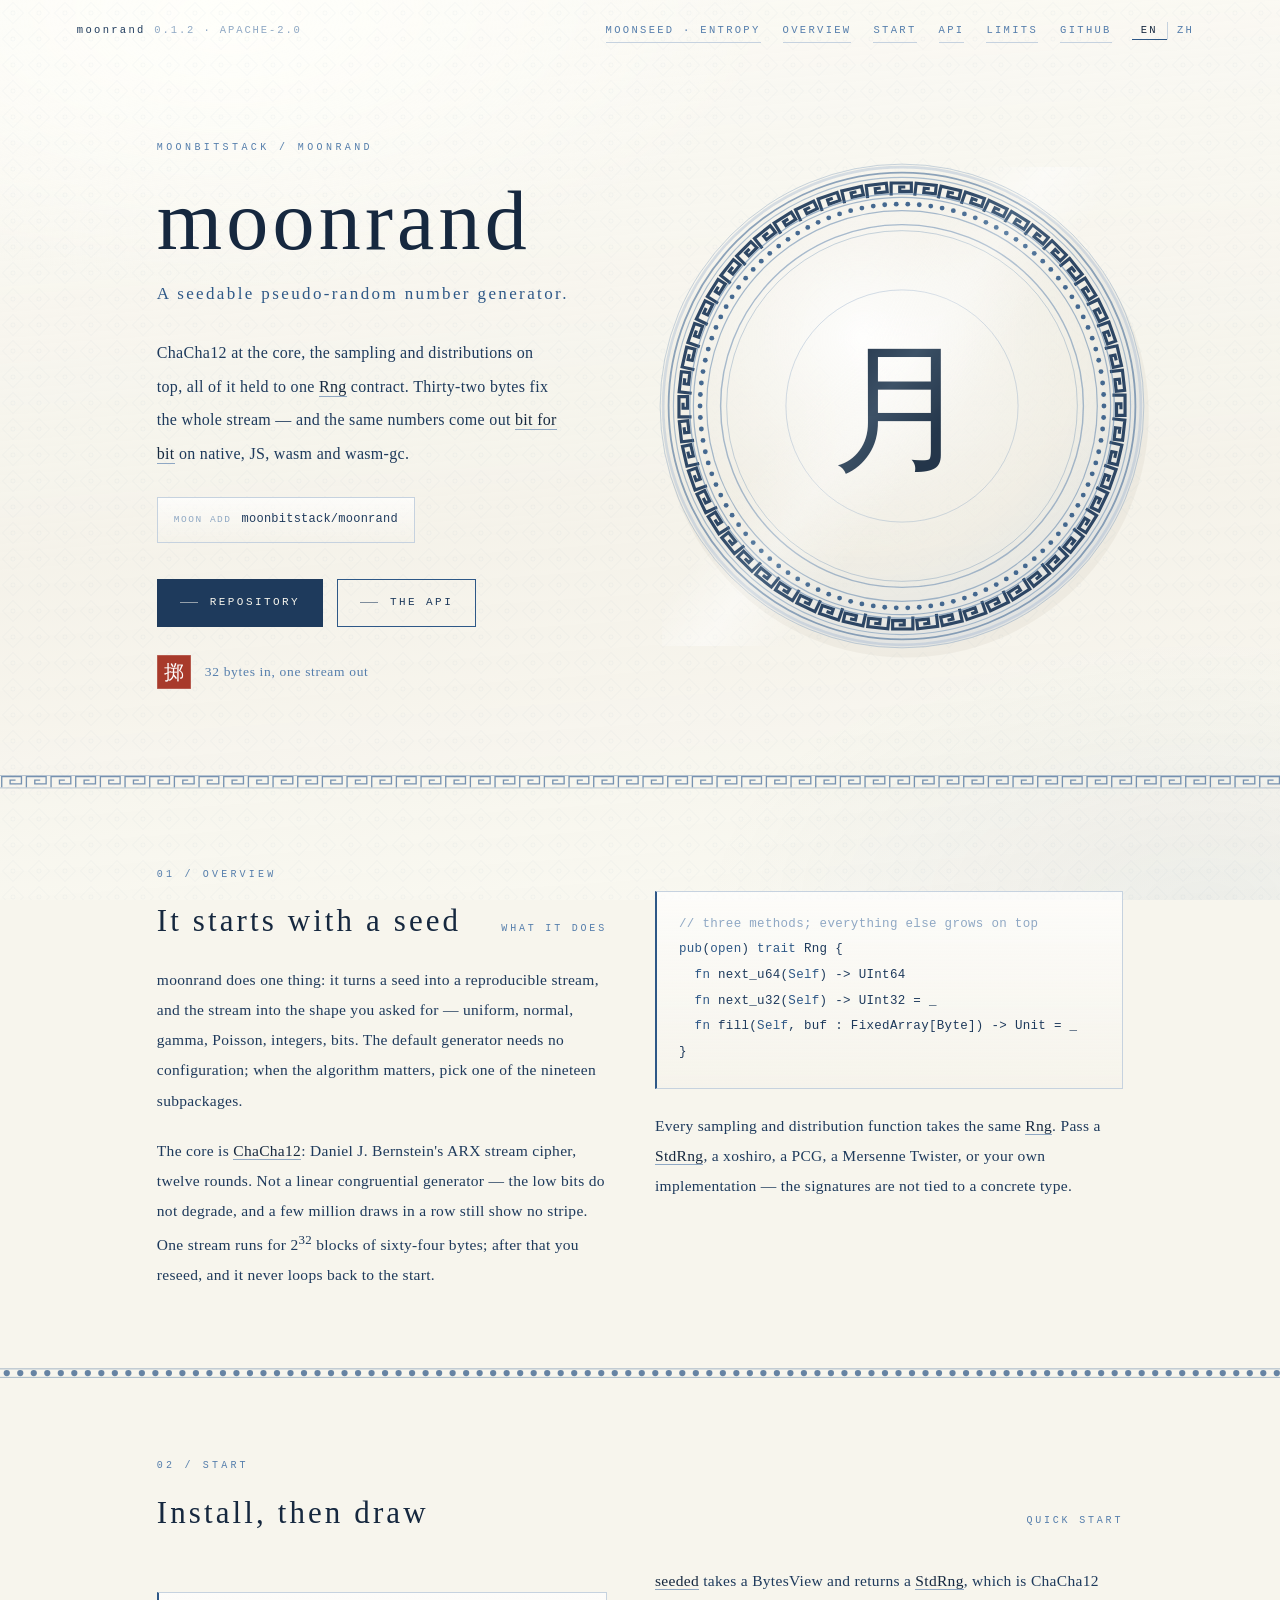
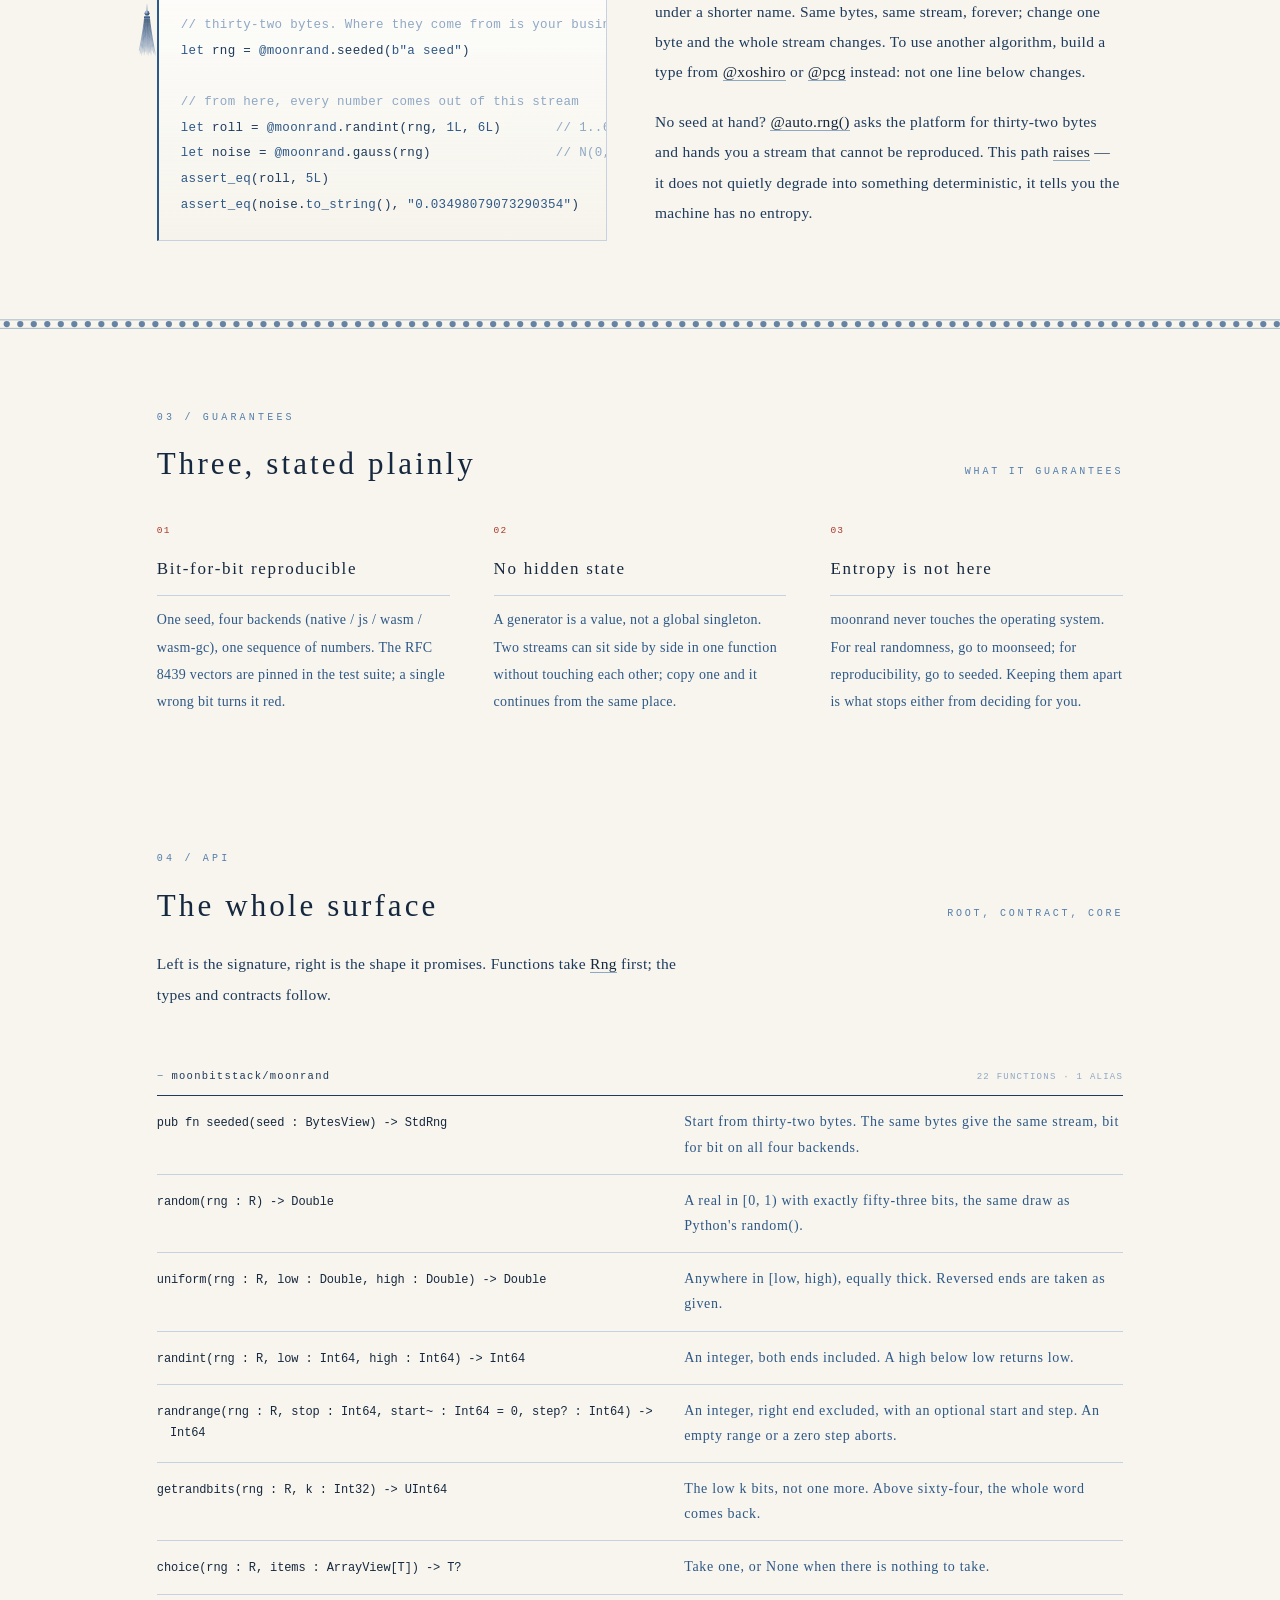
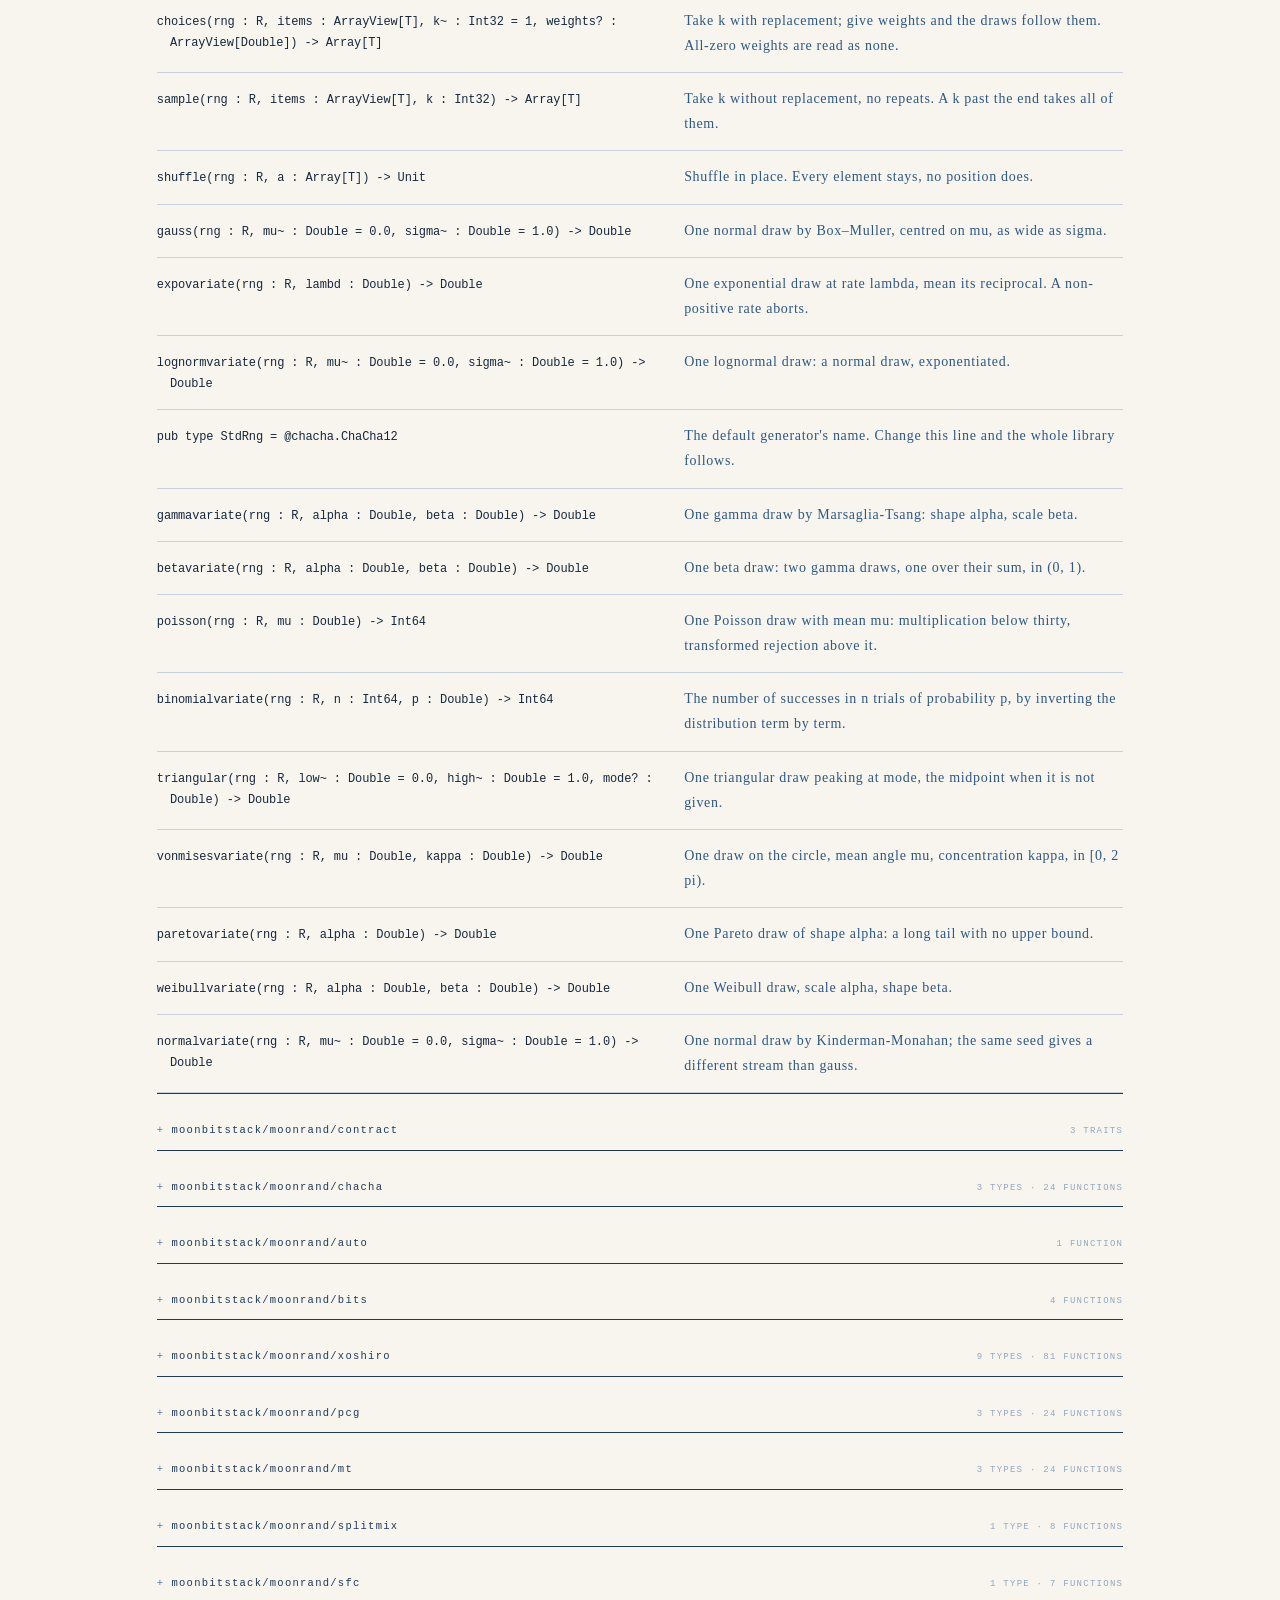
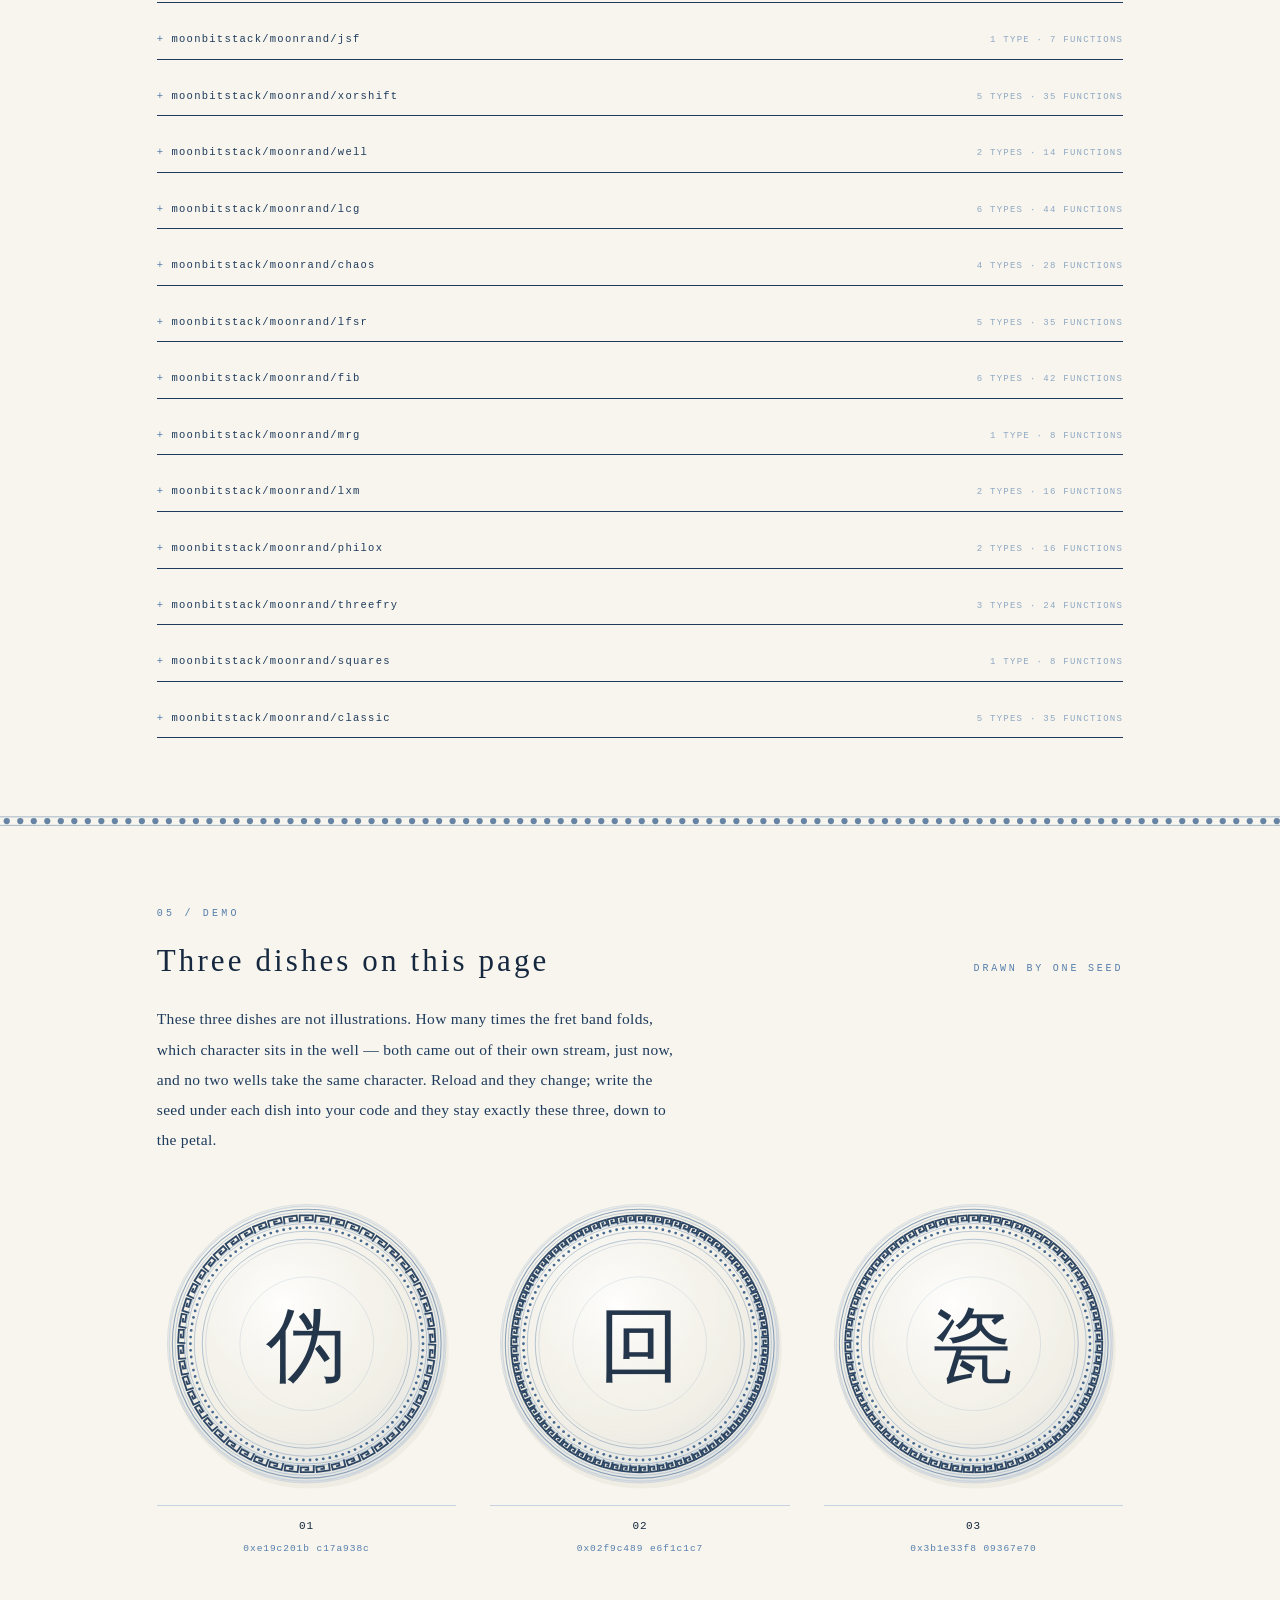
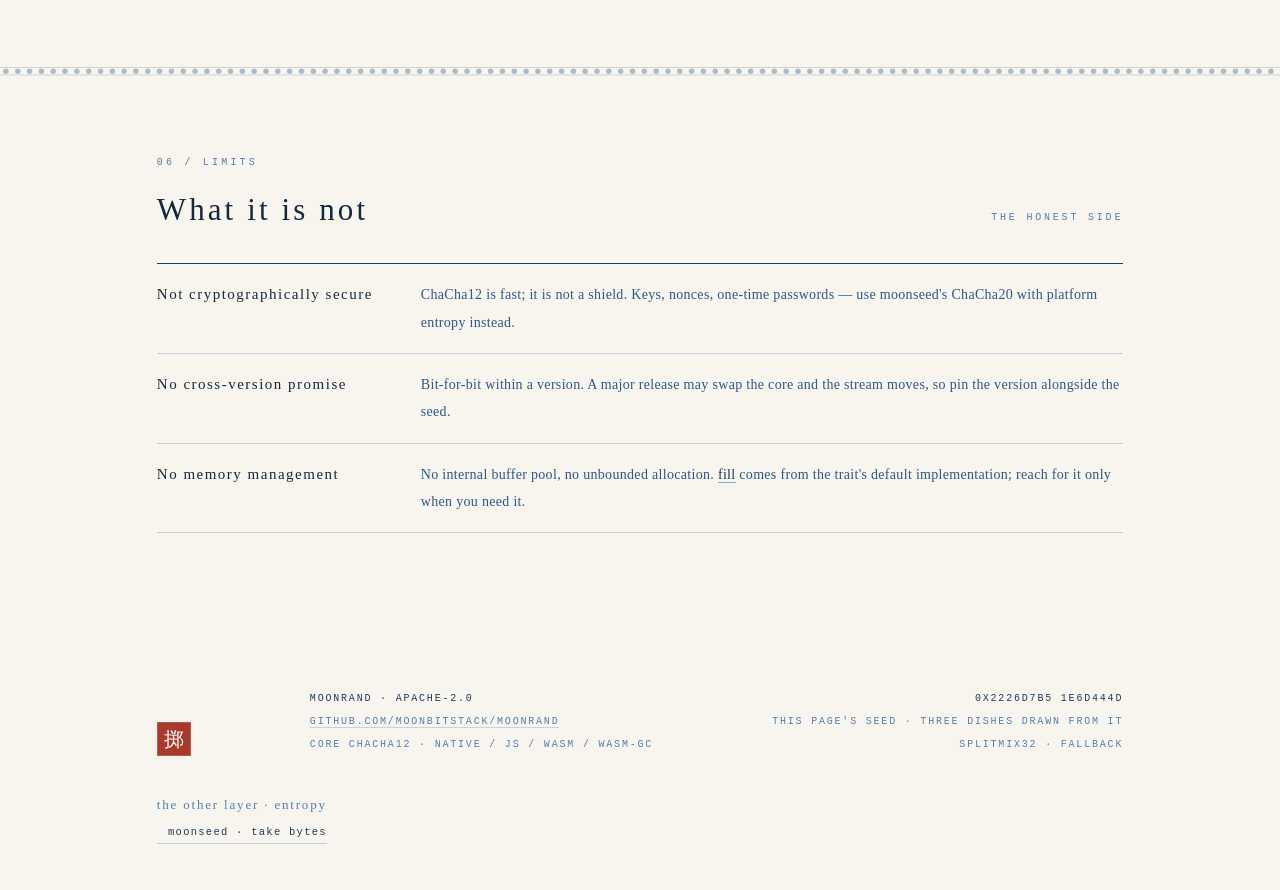
==== docs/index.html @ e642e88d "docs(moonrand): redraw the tassel, and give the page a header that spans it. **The tassel.** Drawn a" ====
<!doctype html>
<html lang="en">
<head>
<meta charset="utf-8">
<meta name="viewport" content="width=device-width,initial-scale=1">
<title>moonrand — a seedable stream</title>
<meta name="description" content="moonrand — a seedable, portable PRNG for MoonBit. ChaCha12 core, fourteen draws, one Rng contract.">
<style>
:root{
  /* One firing, one colour: the blue of cobalt is never pure — it carries grey.
   Hue 212°, sampled from a photograph of a real piece. */
  --k1:#16283F;  /* head-strong: titles, the maker's mark */
  --k2:#1E3A5C;  /* full-strong: outlines, contours */
  --k3:#2E5887;  /* second-strong: body text, the washes */
  --k4:#557EAC;  /* full-pale: annotations */
  --k5:#8FA8C4;  /* shadow-pale: rules, borders */
  --k6:#C6D2DF;  /* the boundary */
  --porc:#F7F5ED;
  --cin:#A83A2B;
  --serif:"Songti SC","STSong","SimSun","Source Han Serif SC","Noto Serif CJK SC",serif;
  --kai:"Kaiti SC","KaiTi","STKaiti","FangSong",serif;
  --mono:"JetBrains Mono","SFMono-Regular",Consolas,"Liberation Mono",monospace;
  --gut:clamp(22px,6vw,110px);
  --maxw:1120px;
}
*{ box-sizing:border-box }

/* ── Scrollbar: a stroke of cobalt, not the system's grey ── */
html{ -webkit-text-size-adjust:100% }
::-webkit-scrollbar{ width:11px; height:11px }
::-webkit-scrollbar-button{ display:none; width:0; height:0 }
::-webkit-scrollbar-track{
  background:#EFECE2;
  box-shadow:inset .5px 0 0 rgba(46,88,135,.10);
}
::-webkit-scrollbar-thumb{
  background:
    linear-gradient(180deg, rgba(255,255,255,.42), rgba(255,255,255,0) 46%),
    linear-gradient(180deg,#A2B6CE,#6E8CB6);
  box-shadow:
    inset 0 0 0 .5px rgba(30,58,92,.30),
    inset 0 1px 0 rgba(255,255,255,.5);
}
::-webkit-scrollbar-thumb:hover{
  background:
    linear-gradient(180deg, rgba(255,255,255,.5), rgba(255,255,255,0) 46%),
    linear-gradient(180deg,#ADC0D6,#7C99C0);
}
::-webkit-scrollbar-corner{ background:#EFECE2 }
@supports not selector(::-webkit-scrollbar){
  html{ scrollbar-width:thin; scrollbar-color:#8FA8C4 #EFECE2 }
}
a:focus-visible, button:focus-visible{
  outline:.5px solid var(--k2); outline-offset:3px;
}
body{
  margin:0; background:var(--porc); color:var(--k2);
  font-family:var(--serif); font-size:15.5px; line-height:1.95;
  letter-spacing:.02em; -webkit-font-smoothing:antialiased; overflow-x:hidden;
}
body::before{
  content:''; position:fixed; inset:0; z-index:0; pointer-events:none;
  background:
    radial-gradient(66% 48% at 18% 2%, rgba(255,255,251,.92), rgba(255,255,251,0) 62%),
    radial-gradient(54% 40% at 94% 100%, rgba(150,166,178,.13), rgba(255,255,255,0) 72%),
    linear-gradient(176deg, rgba(255,255,252,.5), rgba(238,236,226,.24) 58%, rgba(255,255,250,.3));
}
/* Brocade ground: a hair-thin lattice of linked pearls, so the paper stops looking like paper */
body::after{
  content:''; position:fixed; inset:0; z-index:0; pointer-events:none;
  opacity:.5;
  background-image:url("data:image/svg+xml,%3Csvg xmlns='http://www.w3.org/2000/svg' width='26' height='26'%3E%3Cg fill='none' stroke='%238FA8C4' stroke-width='.5' opacity='.30'%3E%3Cpath d='M13 2.5 L23.5 13 L13 23.5 L2.5 13 Z'/%3E%3Ccircle cx='13' cy='13' r='2.1'/%3E%3C/g%3E%3C/svg%3E");
  background-size:26px 26px;
}
.sheet{ position:relative; z-index:1 }

/* ── Masthead ───────────────────────────────── */
.bar{
  position:relative; z-index:3;
  display:flex; align-items:baseline; justify-content:space-between; gap:18px;
  padding:20px var(--gut) 0;
  font-family:var(--mono); font-size:10.5px; letter-spacing:.22em;
  color:var(--k4); text-transform:uppercase;
}
.bar b{ font-weight:400; color:var(--k2); letter-spacing:.22em; text-transform:none }
.bar .r{ display:flex; gap:22px }
.bar a{ color:inherit; text-decoration:none; border-bottom:.5px solid var(--k6); padding-bottom:2px }
.bar a:hover{ color:var(--k1); border-color:var(--k3) }

/* ── Hero ───────────────────────────────────── */
.hero{ position:relative; z-index:1; margin-top:10px; overflow:hidden }
.hero__in{
  max-width:var(--maxw); margin:0 auto; padding:0 var(--gut);
  display:grid; grid-template-columns:minmax(0,1fr) auto; gap:40px; align-items:center;
  min-height:min(84vh,720px);
}
.hero__tx{ max-width:540px; padding:22px 0 }
.eyebrow{
  font-family:var(--mono); font-size:10px; letter-spacing:.34em; color:var(--k4);
  text-transform:uppercase; margin-bottom:22px;
}
h1{
  margin:0; font-weight:400; line-height:1; letter-spacing:.05em;
  color:var(--k1); font-size:clamp(46px,6.6vw,84px);
  display:flex; align-items:baseline; gap:.24em; flex-wrap:wrap;
}
h1 em{
  font-style:normal; font-family:var(--mono);
  font-size:clamp(11px,1.2vw,13px); letter-spacing:.30em; color:var(--k4); text-transform:lowercase;
}
.lede{ margin:26px 0 0; max-width:25em; font-size:16px; line-height:2.1; color:var(--k2) }
.lede b{ font-weight:400; color:var(--k1); border-bottom:.5px solid var(--k5); padding-bottom:1px }
.sub{ margin:14px 0 0; font-family:var(--kai); font-size:17px; letter-spacing:.14em; color:var(--k3) }
.acts{ display:flex; flex-wrap:wrap; gap:14px; margin-top:36px }
.btn{
  display:inline-flex; align-items:center; gap:12px;
  padding:12px 22px 13px; border:.5px solid var(--k3); border-radius:0;
  background:transparent; color:var(--k2);
  font-family:var(--mono); font-size:11px; letter-spacing:.22em; text-transform:uppercase;
  text-decoration:none; cursor:pointer;
  transition:background .12s linear, color .12s linear, border-color .12s linear;
}
/* The rule always leads the word: the same hand as the moonseed page, so English reads as “— REPOSITORY” too */
.btn i{ display:block; order:-1; width:18px; height:.5px; background:currentColor; opacity:.55 }
/* Chinese takes a rule on both sides of the word */
body[data-lang="zh"] .btn span{ display:inline-flex; align-items:center; gap:12px }
body[data-lang="zh"] .btn span::after{
  content:''; display:block; width:18px; height:.5px;
  background:currentColor; opacity:.55;
}
.btn:hover{ background:var(--k2); color:var(--porc); border-color:var(--k2) }
.btn--solid{ background:var(--k2); color:var(--porc); border-color:var(--k2) }
.btn--solid:hover{ background:var(--k1); border-color:var(--k1) }
.hero__seal{ display:flex; align-items:center; gap:14px; margin-top:28px }
.seal{
  display:inline-block; width:34px; height:34px; background:var(--cin); color:#fff;
  font-family:var(--kai); font-size:20px; line-height:34px; text-align:center;
  box-shadow:inset 0 0 0 .5px rgba(255,255,255,.34);
}
.hero__seal-t{ font-family:var(--kai); font-size:13px; letter-spacing:.24em; color:var(--k4) }

/* ── The vessel: the dish ───────────────────── */
.dish{ position:relative; width:min(46vw,520px); aspect-ratio:1; margin-right:-3vw; margin-top:-14px }
.dish svg{ display:block; width:100%; height:100%; overflow:visible }
.dish::after{           /* One raking light: a window reflected in the glaze */
  content:''; position:absolute; inset:4%; pointer-events:none;
  background:linear-gradient(126deg, rgba(255,255,255,0) 38%, rgba(255,255,255,.5) 47%, rgba(255,255,255,0) 57%);
  mix-blend-mode:soft-light; opacity:.9;
}
.dish-num{
  font-family:var(--mono); font-size:7.5px; letter-spacing:0;
  fill:#A83A2B; opacity:.72;
}

/* ── Bands ──────────────────────────────────── */
.band{ display:block; width:100%; color:var(--k5) }
.band svg{ display:block; width:100%; height:auto }
.band--top{ margin:2px 0 0 }
.band--sea{ margin:30px 0 0 }
.band--quiet{ opacity:.5 }

/* ── Skeleton ───────────────────────────────── */
.wrap{ max-width:var(--maxw); margin:0 auto; padding:0 var(--gut) }
.sec{ padding:76px 0 }
.sec + .sec{ padding-top:58px }
html[lang="zh-Hans"] .kicker{
  font-family:var(--kai); font-size:12px; letter-spacing:.26em; color:var(--cin);
}
.kicker{
  font-family:var(--mono); font-size:10px; letter-spacing:.32em; color:var(--k4);
  text-transform:uppercase; margin:0 0 14px;
}
/* The heading and its slug share one baseline: the slug sits at the far right,
   so the row is a rule across the page rather than a label on a blank. */
h2{
  margin:0; font-weight:400; font-size:clamp(23px,2.9vw,31px); line-height:1.5;
  letter-spacing:.10em; color:var(--k1);
  display:flex; align-items:baseline; gap:14px 32px; flex-wrap:wrap;
}
h2 small{
  margin:0 0 0 auto; font-family:var(--mono); font-size:10px; letter-spacing:.28em;
  color:var(--k4); text-transform:uppercase; white-space:nowrap;
}
.prose{ margin:20px 0 0; max-width:34em; color:var(--k2) }
.prose p{ margin:0 0 1.05em }
.prose em{ font-style:normal; color:var(--k1); border-bottom:.5px solid var(--k5) }

.pull{
  margin:0; padding:4px 0;
  font-family:var(--kai); font-size:clamp(20px,2.5vw,27px); line-height:2;
  letter-spacing:.10em; color:var(--k2); max-width:27em;
}
.pull span{ display:block; color:var(--k1) }

/* ── Five tones ─────────────────────────────── */
.tones{ margin:30px 0 0; border-top:.5px solid var(--k6) }
.tone{
  display:grid; grid-template-columns:74px minmax(0,1fr) 94px; gap:22px; align-items:center;
  padding:15px 0; border-bottom:.5px solid var(--k6);
}
.tone__chip{ display:block; width:74px; height:22px }
.tone__n{ font-family:var(--kai); font-size:17px; letter-spacing:.18em; color:var(--k2); line-height:1.5 }
.tone__n i{
  display:block; font-style:normal; font-family:var(--mono); font-size:9px;
  letter-spacing:.18em; color:var(--k5); margin-top:3px;
}
.tone__hex{ font-family:var(--mono); font-size:10.5px; letter-spacing:.10em; text-align:right; color:var(--k4) }
.tone__u{ grid-column:2 / 4; margin-top:2px; font-size:13px; line-height:1.8; color:var(--k4) }

/* ── Anatomy of the vessel ──────────────────── */
.anat{ display:grid; grid-template-columns:minmax(0,1fr) minmax(300px,430px); gap:64px; align-items:center; margin-top:34px }
.anat .dish{ width:100%; margin:0 }
.anat__list{ list-style:none; margin:0; padding:0; counter-reset:n }
.anat__list li{
  display:grid; grid-template-columns:34px minmax(0,1fr); gap:16px;
  padding:14px 0 15px; border-top:.5px solid var(--k6);
  font-size:14px; line-height:1.85; color:var(--k2);
}
.anat__list li:last-child{ border-bottom:.5px solid var(--k6) }
.anat__list b{
  font-family:var(--mono); font-size:9.5px; font-weight:400; letter-spacing:.06em;
  color:var(--cin); padding-top:4px;
}
.anat__list span i{
  display:block; font-style:normal; font-family:var(--mono); font-size:9.5px;
  letter-spacing:.16em; color:var(--k5); margin-top:3px; text-transform:uppercase;
}

/* ── Three dishes ───────────────────────────── */
.plates{ display:grid; grid-template-columns:repeat(3,minmax(0,1fr)); gap:44px 34px; margin-top:38px }
.plate{ display:block; text-align:center }
.plate svg{ display:block; width:100%; height:auto }
.plate__s{
  margin-top:12px; padding-top:10px; border-top:.5px solid var(--k6);
  font-family:var(--mono); font-size:9.5px; letter-spacing:.10em; color:var(--k4);
}
.plate__s b{ display:block; font-weight:400; color:var(--k1); font-size:11px; letter-spacing:.08em; margin-bottom:3px }

/* ── Colophon ───────────────────────────────── */
.ins{ margin:30px 0 0 }
.ins__row{
  display:grid; grid-template-columns:1.16fr minmax(0,1fr); gap:18px; align-items:baseline;
  padding:13px 0 14px; border-bottom:.5px solid var(--k6);
  transition:background .12s linear;
}
.ins__grp{
  display:flex; align-items:baseline; justify-content:space-between; gap:18px;
  padding:26px 0 9px; border-bottom:.5px solid var(--k2);
}
.ins__rows{ border-bottom:.5px solid var(--k2) }
.ins__pkg > summary{ list-style:none; cursor:pointer }
.ins__pkg > summary::-webkit-details-marker{ display:none }
.ins__pkg > summary span::before{ content:'+'; display:inline-block; width:1.4em; color:var(--k4) }
.ins__pkg[open] > summary span::before{ content:'\2212' }
.ins__pkg > summary:hover span{ color:var(--k1) }
.ins__grp span{ font-family:var(--mono); font-size:10.5px; letter-spacing:.12em; color:var(--k2) }
.ins__grp i{
  font-style:normal; font-family:var(--mono); font-size:9px;
  letter-spacing:.14em; color:var(--k5); text-transform:uppercase;
}
.ins__row:hover{ background:rgba(198,210,223,.26) }
.ins__g, .ins__sig{ overflow-wrap:anywhere }
.ins__sig{ font-family:var(--mono); font-size:12px; color:var(--k1); line-height:1.75; letter-spacing:-.01em;
  text-indent:-1.1em; padding-left:1.1em }
.ins__g{ font-family:var(--kai); font-size:14px; letter-spacing:.10em; color:var(--k3); line-height:1.8 }
html[lang="en-US"] .ins__g,
html[lang="en"] .ins__g,
html[lang="en-US"] .hero__seal-t,
html[lang="en"] .hero__seal-t{ font-family:var(--serif); letter-spacing:.05em }
html[lang="en"] .hero__seal-t, html[lang="en-US"] .hero__seal-t{ font-size:13.5px }
.code{
  margin:26px 0 0; padding:20px 22px 22px;
  border:.5px solid var(--k6); border-left:2px solid var(--k3);
  background:linear-gradient(180deg, rgba(255,255,255,.7), rgba(244,242,234,.44));
  font-family:var(--mono); font-size:12.5px; line-height:2.05;
  color:var(--k2); overflow-x:auto; white-space:pre;
}
.code .c{ color:var(--k5) }
.code .k{ color:var(--k3) }
.code .s{ color:var(--k3) }

/* When the code runs past the edge there is no bar to drag: a tassel hangs at the
   binding and pulls the page along. One cord, one bead, one bound waist, then the
   fringe lets go of it and fades at the tips. */
.code{ scrollbar-width:none; -ms-overflow-style:none }
.code::-webkit-scrollbar{ display:none; width:0; height:0 }
.tassel{
  position:absolute; left:3px; top:13px; z-index:30;
  width:20px; height:58px; padding:0; border:0; background:none;
  cursor:ns-resize; touch-action:none; opacity:.9;
  transition:filter .12s linear, opacity .12s linear;
}
.tassel:hover{ filter:brightness(1.09); opacity:1 }
.tassel:focus-visible{ outline:.5px solid var(--k3); outline-offset:2px }
.tassel.is-live{ cursor:grabbing }
.tassel svg{ display:block; width:20px; height:58px; overflow:visible }
.two{ display:grid; grid-template-columns:minmax(0,1fr) 1.04fr; gap:48px; align-items:start }

/* ── Inscription ────────────────────────────── */
.foot{ padding:0 0 58px }
.foot__row{
  display:flex; flex-wrap:wrap; gap:36px; justify-content:space-between;
  align-items:flex-end; padding-top:24px;
}
.foot__meta{
  font-family:var(--mono); font-size:10px; letter-spacing:.18em; color:var(--k4);
  line-height:2.3; text-transform:uppercase;
}
.foot__meta b{ display:block; font-weight:400; color:var(--k2) }
.foot__meta a{ color:inherit; text-decoration:none; border-bottom:.5px solid var(--k6) }

.bar .r{ margin-left:auto }
.bar__v{ color:var(--k5); letter-spacing:.18em }
.lang{ display:flex; margin-left:2px }
.lang button{
  appearance:none; -webkit-appearance:none; background:none; border:0; border-bottom:.5px solid transparent;
  cursor:pointer; padding:2px 9px 3px;
  font-family:var(--mono); font-size:10.5px; letter-spacing:.22em; text-transform:uppercase;
  color:var(--k4);
}
.lang button:hover{ color:var(--k2) }
.lang button.is-on{ color:var(--k1); border-bottom-color:var(--k3) }
.lang button + button{ border-left:.5px solid var(--k6) }
.foot__next{
  font-family:var(--kai); font-size:13px; letter-spacing:.14em; color:var(--k4);
  text-align:right;
}
.foot__next a{ display:block; margin-top:5px; color:var(--k2); text-decoration:none;
  border-bottom:.5px solid var(--k6); font-family:var(--mono); font-size:10.5px; letter-spacing:.12em }
@media (max-width:1080px){
  .hero__in{ grid-template-columns:minmax(0,1fr); gap:8px; min-height:0 }
  .dish{ width:min(70vw,400px); margin:10px auto 0 }
  .anat{ grid-template-columns:minmax(0,1fr); gap:34px }
  .anat .dish{ width:min(72vw,380px); margin:0 auto }
  .two{ grid-template-columns:minmax(0,1fr); gap:32px }
  .ins__row{ grid-template-columns:minmax(0,1fr); gap:5px }
}
@media (max-width:760px){
  body{ font-size:15px }
  .bar .r{ display:none }
  .sec{ padding:52px 0 }
  .plates{ grid-template-columns:minmax(0,1fr); gap:34px }
  .plate{ max-width:320px; margin:0 auto }
  .tone{ grid-template-columns:56px minmax(0,1fr) 80px; gap:16px }
  .tone__chip{ width:56px; height:20px }
  .hero__tx{ padding:14px 0 0 }
}

.install{
  margin:26px 0 0; display:inline-flex; align-items:baseline; gap:10px;
  padding:10px 16px 11px; border:.5px solid var(--k6);
  background:linear-gradient(180deg, rgba(255,255,255,.72), rgba(244,242,234,.42));
  font-family:var(--mono); font-size:12px; letter-spacing:.02em; color:var(--k2);
}
.install span{ color:var(--k5); letter-spacing:.16em; text-transform:uppercase; font-size:9.5px }
.cols{ display:grid; grid-template-columns:repeat(3,minmax(0,1fr)); gap:44px; margin-top:34px }
.col b{
  display:block; font-family:var(--mono); font-size:9.5px; font-weight:400;
  letter-spacing:.12em; color:var(--cin); margin-bottom:12px;
}
.col h3{
  margin:0 0 10px; font-weight:400; font-size:17px; letter-spacing:.10em; color:var(--k1);
  padding-bottom:10px; border-bottom:.5px solid var(--k6);
}
.col p, .lim p{ margin:0; font-size:14px; line-height:1.95; color:var(--k3) }
.limits{ margin-top:30px; border-top:.5px solid var(--k2) }
.lim{
  display:grid; grid-template-columns:230px minmax(0,1fr); gap:34px; align-items:baseline;
  padding:16px 0 17px; border-bottom:.5px solid var(--k6);
}
.lim b{ font-weight:400; font-size:15px; letter-spacing:.10em; color:var(--k1) }
.lim em{ font-style:normal; color:var(--k2); border-bottom:.5px solid var(--k5) }
@media (max-width:900px){
  .cols{ grid-template-columns:minmax(0,1fr); gap:26px }
  .lim{ grid-template-columns:minmax(0,1fr); gap:6px }
}
</style>
</head>
<body>
<div class="sheet">

  <header class="bar">
    <div><b data-zh="MoonRand">moonrand</b> <span class="bar__v"><span id="rev-value">0.1.2</span> · Apache-2.0</span></div>
    <div class="r">
      <a href="https://moonbitstack.github.io/moonseed/" id="x-link" data-zh="moonseed · 取熵">moonseed · entropy</a>
      <a href="#what" data-zh="概览">overview</a>
      <a href="#start" data-zh="开始">start</a>
      <a href="#api" data-zh="接口">api</a>
      <a href="#limits" data-zh="边界">limits</a>
      <a href="https://github.com/moonbitstack/moonrand">GitHub</a>
    </div>
    <div class="lang" id="lang">
      <button type="button" data-lang="en" class="is-on" title="English (en-US)">en</button>
      <button type="button" data-lang="zh" title="中文（zh-Hans）">zh</button>
    </div>
  </header>

  <!-- ══ hero ══════════════════════════════════ -->
  <section class="hero">
    <div class="hero__in">
      <div class="hero__tx">
        <div class="eyebrow">moonbitstack / moonrand</div>
        <h1 data-zh="MoonRand">moonrand</h1>
        <p class="sub" data-zh="可播种的伪随机数发生器。">A seedable pseudo-random number generator.</p>
        <p class="lede" data-zh="核心是 ChaCha12，取样和分布都建在它上面，共用一个 &lt;b&gt;Rng&lt;/b&gt; 契约。三十二字节定下整条流；同一个种子在 native、JS、wasm、wasm-gc 上给出&lt;b&gt;同一串数&lt;/b&gt;。">
          ChaCha12 at the core, the sampling and distributions on top, all of it held to one
          <b>Rng</b> contract. Thirty-two bytes fix the whole stream — and the same numbers come
          out <b>bit for bit</b> on native, JS, wasm and wasm-gc.
        </p>
        <div class="install"><span>moon add</span>moonbitstack/moonrand</div>
        <div class="acts">
          <a class="btn btn--solid" href="https://github.com/moonbitstack/moonrand"><span data-zh="仓库">repository</span><i></i></a>
          <a class="btn" href="#api"><span data-zh="接口表">the API</span><i></i></a>
        </div>
        <div class="hero__seal">
          <span class="seal">掷</span>
          <span class="hero__seal-t" data-zh="三十二字节进去，一条流出来">32 bytes in, one stream out</span>
        </div>
      </div>
      <div class="dish"><svg id="hero-dish" viewBox="-215 -215 430 430" aria-hidden="true"></svg></div>
    </div>
  </section>

  <div class="band band--top" data-band="fret" data-h="15"></div>

  <!-- ══ overview ════════════════════════════════ -->
  <section class="sec" id="what">
    <div class="wrap two">
      <div>
        <p class="kicker" data-zh="一 · 它做什么">01 / overview</p>
        <h2 data-zh="从一个种子开始&lt;small&gt;三十二字节的事&lt;/small&gt;">It starts with a seed<small>what it does</small></h2>
        <p class="prose" data-zh="moonrand 只做一件事：把种子变成一条可以复现的流，再把这条流变成你要的形状——均匀、正态、伽马、泊松、整数、比特。默认的生成器不用配置；想指定算法的，十九个子包里挑一个。">
          moonrand does one thing: it turns a seed into a reproducible stream, and the stream
          into the shape you asked for — uniform, normal, gamma, Poisson, integers, bits. The
          default generator needs no configuration; when the algorithm matters, pick one of the
          nineteen subpackages.
        </p>
        <p class="prose" data-zh="核心是 &lt;em&gt;ChaCha12&lt;/em&gt;：Daniel J. Bernstein 的 ARX 流密码，取 12 轮。它不是线性同余，低位不会退化，连续抽几百万个数也不容易看出规律。一条流最多走 2&lt;sup&gt;32&lt;/sup&gt; 个 64 字节块，走完得重新播种——它不会自己绕回起点。">
          The core is <em>ChaCha12</em>: Daniel J. Bernstein's ARX stream cipher, twelve rounds.
          Not a linear congruential generator — the low bits do not degrade, and a few million
          draws in a row still show no stripe. One stream runs for 2<sup>32</sup> blocks of
          sixty-four bytes; after that you reseed, and it never loops back to the start.
        </p>
      </div>
      <div>
        <div class="code"><span class="c" data-zh="// 契约只有三个方法，其余都建立在它上面">// three methods; everything else grows on top</span>
<span class="k">pub</span>(<span class="k">open</span>) <span class="k">trait</span> Rng {
  <span class="k">fn</span> next_u64(<span class="k">Self</span>) -&gt; UInt64
  <span class="k">fn</span> next_u32(<span class="k">Self</span>) -&gt; UInt32 = _
  <span class="k">fn</span> fill(<span class="k">Self</span>, buf : FixedArray[Byte]) -&gt; Unit = _
}</div>
        <p class="prose" style="margin-top:22px" data-zh="取样和分布都收同一个 &lt;em&gt;Rng&lt;/em&gt;。可以是 &lt;em&gt;StdRng&lt;/em&gt;，也可以是 xoshiro、PCG、梅森旋转，或者你自己写的——签名没有绑死在某一个类型上。">
          Every sampling and distribution function takes the same <em>Rng</em>. Pass a
          <em>StdRng</em>, a xoshiro, a PCG, a Mersenne Twister, or your own implementation — the
          signatures are not tied to a concrete type.
        </p>
      </div>
    </div>
  </section>

  <div class="band" data-band="bead" data-h="16"></div>

  <!-- ══ start ═══════════════════════════════════ -->
  <section class="sec" id="start">
    <div class="wrap">
      <p class="kicker" data-zh="二 · 怎么用">02 / start</p>
      <h2 data-zh="先跑起来&lt;small&gt;装好之后&lt;/small&gt;">Install, then draw<small>quick start</small></h2>
      <div class="two" style="margin-top:30px">
        <div class="code"><span class="c" data-zh="// 三十二字节的种子；从哪来随你：常量、文件、平台熵">// thirty-two bytes. Where they come from is your business</span>
<span class="k">let</span> rng = <span class="k">@moonrand</span>.seeded(<span class="k">b</span><span class="s">"a seed"</span>)

<span class="c" data-zh="// 后面的数都从这条流里取">// from here, every number comes out of this stream</span>
<span class="k">let</span> roll = <span class="k">@moonrand</span>.randint(rng, <span class="s">1L</span>, <span class="s">6L</span>)       <span class="c">// 1..6</span>
<span class="k">let</span> noise = <span class="k">@moonrand</span>.gauss(rng)                <span class="c">// N(0, 1)</span>
<span class="k">assert_eq</span>(roll, <span class="s">5L</span>)
<span class="k">assert_eq</span>(noise.<span class="k">to_string</span>(), <span class="s">"0.03498079073290354"</span>)</div>
        <div>
          <p class="prose" style="margin-top:0" data-zh="&lt;em&gt;seeded&lt;/em&gt; 收一个 BytesView，返回 &lt;em&gt;StdRng&lt;/em&gt;，也就是 ChaCha12 的别名。同样的字节给出同一条流；改掉一个字节，整条流随之改变。想换算法，换成 &lt;em&gt;@xoshiro&lt;/em&gt; 或 &lt;em&gt;@pcg&lt;/em&gt; 里的类型即可，下面这些函数一行都不用改。">
            <em>seeded</em> takes a BytesView and returns a <em>StdRng</em>, which is ChaCha12
            under a shorter name. Same bytes, same stream, forever; change one byte and the whole
            stream changes. To use another algorithm, build a type from <em>@xoshiro</em> or
            <em>@pcg</em> instead: not one line below changes.
          </p>
          <p class="prose" data-zh="手上没有种子也不要紧：&lt;em&gt;@auto.rng()&lt;/em&gt; 向平台要三十二字节，给你一条无法复现的流。这条路会 &lt;em&gt;raise&lt;/em&gt; —— 它不会悄悄退回某个固定的种子，而是直接说明这台机器拿不到熵。">
            No seed at hand? <em>@auto.rng()</em> asks the platform for thirty-two bytes and hands
            you a stream that cannot be reproduced. This path <em>raises</em> — it does not quietly
            degrade into something deterministic, it tells you the machine has no entropy.
          </p>
        </div>
      </div>
    </div>
  </section>

  <div class="band" data-band="bead" data-h="16"></div>

  <!-- ══ guarantees ══════════════════════════════ -->
  <section class="sec" id="promise">
    <div class="wrap">
      <p class="kicker" data-zh="三 · 保证">03 / guarantees</p>
      <h2 data-zh="三条保证&lt;small&gt;它保证什么&lt;/small&gt;">Three, stated plainly<small>what it guarantees</small></h2>
      <div class="cols">
        <div class="col">
          <b>01</b>
          <h3 data-zh="逐位可复现">Bit-for-bit reproducible</h3>
          <p data-zh="同一个种子，四个后端（native / js / wasm / wasm-gc）给出同一串数；ChaCha 本身也与 RFC 8439 的官方测试向量逐位对齐。">
            One seed, four backends (native / js / wasm / wasm-gc), one sequence of numbers.
            The RFC 8439 vectors are pinned in the test suite; a single wrong bit turns it red.
          </p>
        </div>
        <div class="col">
          <b>02</b>
          <h3 data-zh="没有隐藏状态">No hidden state</h3>
          <p data-zh="发生器是一个值，不是全局单例。两条流可以并排放进同一个函数，互不打扰。">
            A generator is a value, not a global singleton. Two streams can sit side by side in
            one function without touching each other; copy one and it continues from the same place.
          </p>
        </div>
        <div class="col">
          <b>03</b>
          <h3 data-zh="熵不在这里">Entropy is not here</h3>
          <p data-zh="moonrand 不碰操作系统。要真随机去找 moonseed，要可复现就用 seeded。两件事分开，免得哪一边替你做决定。">
            moonrand never touches the operating system. For real randomness, go to moonseed;
            for reproducibility, go to seeded. Keeping them apart is what stops either from
            deciding for you.
          </p>
        </div>
      </div>
    </div>
  </section>

  <!-- ══ api ═════════════════════════════════════ -->
  <section class="sec" id="api">
    <div class="wrap">
      <p class="kicker" data-zh="四 · 接口">04 / api</p>
      <h2 data-zh="全部接口&lt;small&gt;根包、契约、核心&lt;/small&gt;">The whole surface<small>root, contract, core</small></h2>
      <p class="prose" data-zh="左边是签名，右边是它给出的承诺。取样函数都以 &lt;em&gt;Rng&lt;/em&gt; 开头，类型和契约列在后面。">
        Left is the signature, right is the shape it promises. Functions take <em>Rng</em> first;
        the types and contracts follow.
      </p>
      <div class="ins" id="api-table">
        <!-- api:begin -->
        <details class="ins__pkg" open>
        <summary class="ins__grp"><span>moonbitstack/moonrand</span><i data-zh="函数二十二 · 别名一">22 functions · 1 alias</i></summary>
        <div class="ins__rows">
        <div class="ins__row" data-item="seeded">
          <div class="ins__sig">pub fn seeded(seed : BytesView) -&gt; StdRng</div>
          <div class="ins__g" data-zh="从三十二字节开始。字节相同，流就相同；四个后端上逐位一致。">Start from thirty-two bytes. The same bytes give the same stream, bit for bit on all four backends.</div>
        </div>
        <div class="ins__row" data-item="random">
          <div class="ins__sig">random(rng : R) -&gt; Double</div>
          <div class="ins__g" data-zh="[0, 1) 之间的实数，五十三位精度，取法与 Python 的 random() 相同。">A real in [0, 1) with exactly fifty-three bits, the same draw as Python's random().</div>
        </div>
        <div class="ins__row" data-item="uniform">
          <div class="ins__sig">uniform(rng : R, low : Double, high : Double) -&gt; Double</div>
          <div class="ins__g" data-zh="[low, high) 上的均匀实数。low 比 high 大也照收，两端自行调换。">Anywhere in [low, high), equally thick. Reversed ends are taken as given.</div>
        </div>
        <div class="ins__row" data-item="randint">
          <div class="ins__sig">randint(rng : R, low : Int64, high : Int64) -&gt; Int64</div>
          <div class="ins__g" data-zh="闭区间 [low, high] 上的整数。high 小于 low 时原样返回 low。">An integer, both ends included. A high below low returns low.</div>
        </div>
        <div class="ins__row" data-item="randrange">
          <div class="ins__sig">randrange(rng : R, stop : Int64, start~ : Int64 = 0, step? : Int64) -&gt; Int64</div>
          <div class="ins__g" data-zh="左闭右开的整数，起点和步长可选。范围为空或步长为零则中止。">An integer, right end excluded, with an optional start and step. An empty range or a zero step aborts.</div>
        </div>
        <div class="ins__row" data-item="getrandbits">
          <div class="ins__sig">getrandbits(rng : R, k : Int32) -&gt; UInt64</div>
          <div class="ins__g" data-zh="取低 k 位。k 超过 64 时返回整个字。">The low k bits, not one more. Above sixty-four, the whole word comes back.</div>
        </div>
        <div class="ins__row" data-item="choice">
          <div class="ins__sig">choice(rng : R, items : ArrayView[T]) -&gt; T?</div>
          <div class="ins__g" data-zh="从中抽一个；数组为空则返回 None，不凭空造一个。">Take one, or None when there is nothing to take.</div>
        </div>
        <div class="ins__row" data-item="choices">
          <div class="ins__sig">choices(rng : R, items : ArrayView[T], k~ : Int32 = 1, weights? : ArrayView[Double]) -&gt; Array[T]</div>
          <div class="ins__g" data-zh="有放回地抽 k 次；给了权重就按权重抽，权重全为零视同未给。">Take k with replacement; give weights and the draws follow them. All-zero weights are read as none.</div>
        </div>
        <div class="ins__row" data-item="sample">
          <div class="ins__sig">sample(rng : R, items : ArrayView[T], k : Int32) -&gt; Array[T]</div>
          <div class="ins__g" data-zh="不放回地抽 k 个，互不重复。k 超过元素个数时全部取出。">Take k without replacement, no repeats. A k past the end takes all of them.</div>
        </div>
        <div class="ins__row" data-item="shuffle">
          <div class="ins__sig">shuffle(rng : R, a : Array[T]) -&gt; Unit</div>
          <div class="ins__g" data-zh="就地打乱顺序，元素一个不少。">Shuffle in place. Every element stays, no position does.</div>
        </div>
        <div class="ins__row" data-item="gauss">
          <div class="ins__sig">gauss(rng : R, mu~ : Double = 0.0, sigma~ : Double = 1.0) -&gt; Double</div>
          <div class="ins__g" data-zh="一次正态抽样，Box–Muller 法；均值为 mu，标准差为 sigma。">One normal draw by Box–Muller, centred on mu, as wide as sigma.</div>
        </div>
        <div class="ins__row" data-item="expovariate">
          <div class="ins__sig">expovariate(rng : R, lambd : Double) -&gt; Double</div>
          <div class="ins__g" data-zh="一次指数抽样，比率为 lambda，均值为其倒数。lambda 不为正时中止。">One exponential draw at rate lambda, mean its reciprocal. A non-positive rate aborts.</div>
        </div>
        <div class="ins__row" data-item="lognormvariate">
          <div class="ins__sig">lognormvariate(rng : R, mu~ : Double = 0.0, sigma~ : Double = 1.0) -&gt; Double</div>
          <div class="ins__g" data-zh="一次对数正态抽样：先取正态，再取指数。">One lognormal draw: a normal draw, exponentiated.</div>
        </div>
        <div class="ins__row" data-item="StdRng">
          <div class="ins__sig">pub type StdRng = @chacha.ChaCha12</div>
          <div class="ins__g" data-zh="默认生成器的别名。换掉这一行，全库的默认算法随之改变。">The default generator's name. Change this line and the whole library follows.</div>
        </div>
        <div class="ins__row" data-item="gammavariate">
          <div class="ins__sig">gammavariate(rng : R, alpha : Double, beta : Double) -&gt; Double</div>
          <div class="ins__g" data-zh="一次伽马抽样，Marsaglia–Tsang 法；形状为 alpha，尺度为 beta。">One gamma draw by Marsaglia-Tsang: shape alpha, scale beta.</div>
        </div>
        <div class="ins__row" data-item="betavariate">
          <div class="ins__sig">betavariate(rng : R, alpha : Double, beta : Double) -&gt; Double</div>
          <div class="ins__g" data-zh="一次贝塔抽样：两个伽马相除，结果落在 (0, 1)。">One beta draw: two gamma draws, one over their sum, in (0, 1).</div>
        </div>
        <div class="ins__row" data-item="poisson">
          <div class="ins__sig">poisson(rng : R, mu : Double) -&gt; Int64</div>
          <div class="ins__g" data-zh="一次泊松抽样，均值为 mu。均值小时走乘法，均值大时走变换拒绝，各走各的快路。">One Poisson draw with mean mu: multiplication below thirty, transformed rejection above it.</div>
        </div>
        <div class="ins__row" data-item="binomialvariate">
          <div class="ins__sig">binomialvariate(rng : R, n : Int64, p : Double) -&gt; Int64</div>
          <div class="ins__g" data-zh="n 次独立试验里的成功次数，单次成功率为 p。逐项反演，不做近似。">The number of successes in n trials of probability p, by inverting the distribution term by term.</div>
        </div>
        <div class="ins__row" data-item="triangular">
          <div class="ins__sig">triangular(rng : R, low~ : Double = 0.0, high~ : Double = 1.0, mode? : Double) -&gt; Double</div>
          <div class="ins__g" data-zh="一次三角分布抽样，峰在 mode；不给则取中点。">One triangular draw peaking at mode, the midpoint when it is not given.</div>
        </div>
        <div class="ins__row" data-item="vonmisesvariate">
          <div class="ins__sig">vonmisesvariate(rng : R, mu : Double, kappa : Double) -&gt; Double</div>
          <div class="ins__g" data-zh="圆周上的一次抽样，平均角为 mu，聚集度为 kappa，结果在 [0, 2π) 内。">One draw on the circle, mean angle mu, concentration kappa, in [0, 2 pi).</div>
        </div>
        <div class="ins__row" data-item="paretovariate">
          <div class="ins__sig">paretovariate(rng : R, alpha : Double) -&gt; Double</div>
          <div class="ins__g" data-zh="一次帕累托抽样，形状参数 alpha；尾部很长，没有上界。">One Pareto draw of shape alpha: a long tail with no upper bound.</div>
        </div>
        <div class="ins__row" data-item="weibullvariate">
          <div class="ins__sig">weibullvariate(rng : R, alpha : Double, beta : Double) -&gt; Double</div>
          <div class="ins__g" data-zh="一次威布尔抽样，尺度为 alpha，形状为 beta。">One Weibull draw, scale alpha, shape beta.</div>
        </div>
        <div class="ins__row" data-item="normalvariate">
          <div class="ins__sig">normalvariate(rng : R, mu~ : Double = 0.0, sigma~ : Double = 1.0) -&gt; Double</div>
          <div class="ins__g" data-zh="一次正态抽样，Kinderman–Monahan 比值法。同一个种子，走势与 gauss 不同。">One normal draw by Kinderman-Monahan; the same seed gives a different stream than gauss.</div>
        </div>
        </div>
        </details>
        <details class="ins__pkg">
        <summary class="ins__grp"><span>moonbitstack/moonrand/contract</span><i data-zh="契约三">3 traits</i></summary>
        <div class="ins__rows">
        <div class="ins__row" data-item="Rng">
          <div class="ins__sig">pub(open) trait Rng {<br>  fn next_u64(Self) -&gt; UInt64<br>  fn next_u32(Self) -&gt; UInt32 = _<br>  fn fill(Self, buf : FixedArray[Byte]) -&gt; Unit = _<br>}</div>
          <div class="ins__g" data-zh="所有生成器共守的约定：交出均匀的机器字。自己实现 next_u64 即可，另外两个方法有默认实现。">The contract every generator keeps: uniform machine words. Only next_u64 is yours to write; the other two have defaults.</div>
        </div>
        <div class="ins__row" data-item="Secure">
          <div class="ins__sig">pub(open) trait Secure : Rng {}</div>
          <div class="ins__g" data-zh="标记「可用于密码学」。Philox 和 PCG 的统计性质尚可，但不带这个标记。">A marker for generators fit for cryptography. Philox and PCG pass the statistics and do not carry it.</div>
        </div>
        <div class="ins__row" data-item="Seeded">
          <div class="ins__sig">pub(open) trait Seeded : Rng {<br>  fn from_seed(BytesView) -&gt; Self<br>  fn seed_size() -&gt; Int32<br>}</div>
          <div class="ins__g" data-zh="能从种子重建的生成器，用于复现同一次运行。种子长度由 seed_size 说明。">A generator rebuilt from a seed, for reproducible runs. seed_size says how many bytes it wants.</div>
        </div>
        </div>
        </details>
        <details class="ins__pkg">
        <summary class="ins__grp"><span>moonbitstack/moonrand/chacha</span><i data-zh="类型三 · 函数二十四">3 types · 24 functions</i></summary>
        <div class="ins__rows">
        <div class="ins__row" data-item="ChaCha8">
          <div class="ins__sig">pub struct ChaCha8<br>new(seed : BytesView) -&gt; ChaCha8<br>with_nonce(seed : BytesView, nonce0 : UInt32, nonce1 : UInt32, nonce2 : UInt32, ctr : UInt32)<br>next_u32() -&gt; UInt32 · next_u64() -&gt; UInt64 · fill(buf : FixedArray[Byte])</div>
          <div class="ins__g" data-zh="八轮 ChaCha：最快，安全余量也最小，适合不涉及密钥的场合。">Eight rounds: fastest, thinnest margin, for places no key passes through.</div>
        </div>
        <div class="ins__row" data-item="ChaCha12">
          <div class="ins__sig">pub struct ChaCha12<br>new(seed : BytesView) -&gt; ChaCha12<br>with_nonce(seed : BytesView, nonce0 : UInt32, nonce1 : UInt32, nonce2 : UInt32, ctr : UInt32)<br>next_u32() -&gt; UInt32 · next_u64() -&gt; UInt64 · fill(buf : FixedArray[Byte])</div>
          <div class="ins__g" data-zh="十二轮，默认选择：在速度与安全余量之间折中。">Twelve rounds, the default: the middle of the road between speed and margin.</div>
        </div>
        <div class="ins__row" data-item="ChaCha20">
          <div class="ins__sig">pub struct ChaCha20<br>new(seed : BytesView) -&gt; ChaCha20<br>with_nonce(seed : BytesView, nonce0 : UInt32, nonce1 : UInt32, nonce2 : UInt32, ctr : UInt32)<br>next_u32() -&gt; UInt32 · next_u64() -&gt; UInt64 · fill(buf : FixedArray[Byte])</div>
          <div class="ins__g" data-zh="二十轮，即 RFC 8439 的轮数：安全余量最大，速度最慢。">Twenty rounds, RFC 8439's count: the widest margin, the least speed.</div>
        </div>
        <div class="ins__row" data-item="ChaCha12::advance">
          <div class="ins__sig">pub fn ChaCha12::advance(self : ChaCha12, n : UInt64) -&gt; Unit</div>
          <div class="ins__g" data-zh="向前跳 n 个 64 位字：只移动计数器，不逐个生成。">Skip n 64-bit words by moving the counter, not by drawing them.</div>
        </div>
        <div class="ins__row" data-item="ChaCha8::advance">
          <div class="ins__sig">pub fn ChaCha8::advance(self : ChaCha8, n : UInt64) -&gt; Unit</div>
          <div class="ins__g" data-zh="与 ChaCha12 相同：向前跳 n 个字。">As ChaCha12: skip n words.</div>
        </div>
        <div class="ins__row" data-item="ChaCha20::advance">
          <div class="ins__sig">pub fn ChaCha20::advance(self : ChaCha20, n : UInt64) -&gt; Unit</div>
          <div class="ins__g" data-zh="与 ChaCha12 相同：向前跳 n 个字。">As ChaCha12: skip n words.</div>
        </div>
        <div class="ins__row" data-item="ChaCha12::fill">
          <div class="ins__sig">pub fn ChaCha12::fill(Self, FixedArray[Byte]) -&gt; Unit</div>
          <div class="ins__g" data-zh="用流填满一段字节。">Fill a byte array from the stream.</div>
        </div>
        <div class="ins__row" data-item="ChaCha12::from_seed">
          <div class="ins__sig">pub fn ChaCha12::from_seed(BytesView) -&gt; Self</div>
          <div class="ins__g" data-zh="以 seed_size 字节的种子重建。">Rebuild from a seed of seed_size bytes.</div>
        </div>
        <div class="ins__row" data-item="ChaCha12::new">
          <div class="ins__sig">pub fn ChaCha12::new(BytesView) -&gt; Self</div>
          <div class="ins__g" data-zh="以种子初始化：字节经 SplitMix64 展开，种子偏短则补零。">Seed it: the bytes go through SplitMix64, a short seed padded.</div>
        </div>
        <div class="ins__row" data-item="ChaCha12::next_u32">
          <div class="ins__sig">pub fn ChaCha12::next_u32(Self) -&gt; UInt32</div>
          <div class="ins__g" data-zh="契约要求的一次取值：一个 32 位字。">The contract's draw: one 32-bit word.</div>
        </div>
        <div class="ins__row" data-item="ChaCha12::next_u64">
          <div class="ins__sig">pub fn ChaCha12::next_u64(Self) -&gt; UInt64</div>
          <div class="ins__g" data-zh="契约要求的一次取值：一个 64 位字。">The contract's draw: one 64-bit word.</div>
        </div>
        <div class="ins__row" data-item="ChaCha12::seed_size">
          <div class="ins__sig">pub fn ChaCha12::seed_size() -&gt; Int32</div>
          <div class="ins__g" data-zh="种子的字节数。">How many bytes a seed is.</div>
        </div>
        <div class="ins__row" data-item="ChaCha12::with_nonce">
          <div class="ins__sig">pub fn ChaCha12::with_nonce(BytesView, UInt32, UInt32, UInt32, UInt32) -&gt; Self</div>
          <div class="ins__g" data-zh="生成器接口的一部分。">Part of the generator's surface.</div>
        </div>
        <div class="ins__row" data-item="ChaCha20::fill">
          <div class="ins__sig">pub fn ChaCha20::fill(Self, FixedArray[Byte]) -&gt; Unit</div>
          <div class="ins__g" data-zh="用流填满一段字节。">Fill a byte array from the stream.</div>
        </div>
        <div class="ins__row" data-item="ChaCha20::from_seed">
          <div class="ins__sig">pub fn ChaCha20::from_seed(BytesView) -&gt; Self</div>
          <div class="ins__g" data-zh="以 seed_size 字节的种子重建。">Rebuild from a seed of seed_size bytes.</div>
        </div>
        <div class="ins__row" data-item="ChaCha20::new">
          <div class="ins__sig">pub fn ChaCha20::new(BytesView) -&gt; Self</div>
          <div class="ins__g" data-zh="以种子初始化：字节经 SplitMix64 展开，种子偏短则补零。">Seed it: the bytes go through SplitMix64, a short seed padded.</div>
        </div>
        <div class="ins__row" data-item="ChaCha20::next_u32">
          <div class="ins__sig">pub fn ChaCha20::next_u32(Self) -&gt; UInt32</div>
          <div class="ins__g" data-zh="契约要求的一次取值：一个 32 位字。">The contract's draw: one 32-bit word.</div>
        </div>
        <div class="ins__row" data-item="ChaCha20::next_u64">
          <div class="ins__sig">pub fn ChaCha20::next_u64(Self) -&gt; UInt64</div>
          <div class="ins__g" data-zh="契约要求的一次取值：一个 64 位字。">The contract's draw: one 64-bit word.</div>
        </div>
        <div class="ins__row" data-item="ChaCha20::seed_size">
          <div class="ins__sig">pub fn ChaCha20::seed_size() -&gt; Int32</div>
          <div class="ins__g" data-zh="种子的字节数。">How many bytes a seed is.</div>
        </div>
        <div class="ins__row" data-item="ChaCha20::with_nonce">
          <div class="ins__sig">pub fn ChaCha20::with_nonce(BytesView, UInt32, UInt32, UInt32, UInt32) -&gt; Self</div>
          <div class="ins__g" data-zh="生成器接口的一部分。">Part of the generator's surface.</div>
        </div>
        <div class="ins__row" data-item="ChaCha8::fill">
          <div class="ins__sig">pub fn ChaCha8::fill(Self, FixedArray[Byte]) -&gt; Unit</div>
          <div class="ins__g" data-zh="用流填满一段字节。">Fill a byte array from the stream.</div>
        </div>
        <div class="ins__row" data-item="ChaCha8::from_seed">
          <div class="ins__sig">pub fn ChaCha8::from_seed(BytesView) -&gt; Self</div>
          <div class="ins__g" data-zh="以 seed_size 字节的种子重建。">Rebuild from a seed of seed_size bytes.</div>
        </div>
        <div class="ins__row" data-item="ChaCha8::new">
          <div class="ins__sig">pub fn ChaCha8::new(BytesView) -&gt; Self</div>
          <div class="ins__g" data-zh="以种子初始化：字节经 SplitMix64 展开，种子偏短则补零。">Seed it: the bytes go through SplitMix64, a short seed padded.</div>
        </div>
        <div class="ins__row" data-item="ChaCha8::next_u32">
          <div class="ins__sig">pub fn ChaCha8::next_u32(Self) -&gt; UInt32</div>
          <div class="ins__g" data-zh="契约要求的一次取值：一个 32 位字。">The contract's draw: one 32-bit word.</div>
        </div>
        <div class="ins__row" data-item="ChaCha8::next_u64">
          <div class="ins__sig">pub fn ChaCha8::next_u64(Self) -&gt; UInt64</div>
          <div class="ins__g" data-zh="契约要求的一次取值：一个 64 位字。">The contract's draw: one 64-bit word.</div>
        </div>
        <div class="ins__row" data-item="ChaCha8::seed_size">
          <div class="ins__sig">pub fn ChaCha8::seed_size() -&gt; Int32</div>
          <div class="ins__g" data-zh="种子的字节数。">How many bytes a seed is.</div>
        </div>
        <div class="ins__row" data-item="ChaCha8::with_nonce">
          <div class="ins__sig">pub fn ChaCha8::with_nonce(BytesView, UInt32, UInt32, UInt32, UInt32) -&gt; Self</div>
          <div class="ins__g" data-zh="生成器接口的一部分。">Part of the generator's surface.</div>
        </div>
        </div>
        </details>
        <details class="ins__pkg">
        <summary class="ins__grp"><span>moonbitstack/moonrand/auto</span><i data-zh="函数一">1 function</i></summary>
        <div class="ins__rows">
        <div class="ins__row" data-item="rng">
          <div class="ins__sig">pub fn rng() -&gt; @moonrand.StdRng raise @moonseed.Unavailable</div>
          <div class="ins__g" data-zh="一次导入，一次调用：向平台要三十二字节，交给默认生成器。取不到熵时 raise。">One import, one call: ask the platform for 32 bytes and hand them to the default generator. No entropy, no stream.</div>
        </div>
        </div>
        </details>
        <details class="ins__pkg">
        <summary class="ins__grp"><span>moonbitstack/moonrand/bits</span><i data-zh="函数四">4 functions</i></summary>
        <div class="ins__rows">
        <div class="ins__row" data-item="mix64">
          <div class="ins__sig">pub fn mix64(z : UInt64) -&gt; UInt64</div>
          <div class="ins__g" data-zh="SplitMix64 的收尾函数：三段异或移位，两个奇乘子，输入输出各一个字。">The SplitMix64 finalizer: three shifted xors and two odd multipliers, one word to one word.</div>
        </div>
        <div class="ins__row" data-item="mul_hi">
          <div class="ins__sig">pub fn mul_hi(a : UInt64, b : UInt64) -&gt; UInt64</div>
          <div class="ins__g" data-zh="求两个字相乘的高半，不依赖 128 位类型：拆成四个半字再处理进位。">The high half of a 64-bit product, without a 128-bit type: four half-word products and a carry.</div>
        </div>
        <div class="ins__row" data-item="mul_wide">
          <div class="ins__sig">pub fn mul_wide(a : UInt64, b : UInt64) -&gt; (UInt64, UInt64)</div>
          <div class="ins__g" data-zh="两个字相乘的两半，低半在前。">Both halves of a 64-bit product, low half first.</div>
        </div>
        <div class="ins__row" data-item="seed_words">
          <div class="ins__sig">pub fn seed_words(seed : BytesView, n : Int32) -&gt; FixedArray[UInt64]</div>
          <div class="ins__g" data-zh="把种子摊成 n 个状态字：先折进 SplitMix64，再依次往后跑。">Turn a seed into n state words: fold the bytes into SplitMix64, then run it forward. Every byte counts.</div>
        </div>
        </div>
        </details>
        <details class="ins__pkg">
        <summary class="ins__grp"><span>moonbitstack/moonrand/xoshiro</span><i data-zh="类型九 · 函数八十一">9 types · 81 functions</i></summary>
        <div class="ins__rows">
        <div class="ins__row" data-item="Xoroshiro128p">
          <div class="ins__sig">pub struct Xoroshiro128p {</div>
          <div class="ins__g" data-zh="两个字的状态，输出为两者相加。">Two words of state, an addition as the output.</div>
        </div>
        <div class="ins__row" data-item="Xoroshiro128p::fill">
          <div class="ins__sig">pub fn Xoroshiro128p::fill(Self, FixedArray[Byte]) -&gt; Unit</div>
          <div class="ins__g" data-zh="用流填满一段字节。">Fill a byte array from the stream.</div>
        </div>
        <div class="ins__row" data-item="Xoroshiro128p::from_seed">
          <div class="ins__sig">pub fn Xoroshiro128p::from_seed(BytesView) -&gt; Self</div>
          <div class="ins__g" data-zh="以 seed_size 字节的种子重建。">Rebuild from a seed of seed_size bytes.</div>
        </div>
        <div class="ins__row" data-item="Xoroshiro128p::from_state">
          <div class="ins__sig">pub fn Xoroshiro128p::from_state(FixedArray[UInt64]) -&gt; Self</div>
          <div class="ins__g" data-zh="直接以给定的状态初始化，不做改动。">Start from a state you already have, unchanged.</div>
        </div>
        <div class="ins__row" data-item="Xoroshiro128p::jump">
          <div class="ins__sig">pub fn Xoroshiro128p::jump(Self) -&gt; Unit</div>
          <div class="ins__g" data-zh="按参考多项式向前跳跃一段。">A fixed distance ahead, by the reference polynomial.</div>
        </div>
        <div class="ins__row" data-item="Xoroshiro128p::long_jump">
          <div class="ins__sig">pub fn Xoroshiro128p::long_jump(Self) -&gt; Unit</div>
          <div class="ins__g" data-zh="比 jump 跳得更远，方法相同。">Further ahead than jump, the same way.</div>
        </div>
        <div class="ins__row" data-item="Xoroshiro128p::new">
          <div class="ins__sig">pub fn Xoroshiro128p::new(BytesView) -&gt; Self</div>
          <div class="ins__g" data-zh="以种子初始化：字节经 SplitMix64 展开，种子偏短则补零。">Seed it: the bytes go through SplitMix64, a short seed padded.</div>
        </div>
        <div class="ins__row" data-item="Xoroshiro128p::next_u32">
          <div class="ins__sig">pub fn Xoroshiro128p::next_u32(Self) -&gt; UInt32</div>
          <div class="ins__g" data-zh="契约要求的一次取值：一个 32 位字。">The contract's draw: one 32-bit word.</div>
        </div>
        <div class="ins__row" data-item="Xoroshiro128p::next_u64">
          <div class="ins__sig">pub fn Xoroshiro128p::next_u64(Self) -&gt; UInt64</div>
          <div class="ins__g" data-zh="契约要求的一次取值：一个 64 位字。">The contract's draw: one 64-bit word.</div>
        </div>
        <div class="ins__row" data-item="Xoroshiro128p::seed_size">
          <div class="ins__sig">pub fn Xoroshiro128p::seed_size() -&gt; Int32</div>
          <div class="ins__g" data-zh="种子的字节数。">How many bytes a seed is.</div>
        </div>
        <div class="ins__row" data-item="Xoroshiro128pp">
          <div class="ins__sig">pub struct Xoroshiro128pp {</div>
          <div class="ins__g" data-zh="两个字的状态，输出是旋转后相加。">Two words of state, a rotated sum as the output.</div>
        </div>
        <div class="ins__row" data-item="Xoroshiro128pp::fill">
          <div class="ins__sig">pub fn Xoroshiro128pp::fill(Self, FixedArray[Byte]) -&gt; Unit</div>
          <div class="ins__g" data-zh="用流填满一段字节。">Fill a byte array from the stream.</div>
        </div>
        <div class="ins__row" data-item="Xoroshiro128pp::from_seed">
          <div class="ins__sig">pub fn Xoroshiro128pp::from_seed(BytesView) -&gt; Self</div>
          <div class="ins__g" data-zh="以 seed_size 字节的种子重建。">Rebuild from a seed of seed_size bytes.</div>
        </div>
        <div class="ins__row" data-item="Xoroshiro128pp::from_state">
          <div class="ins__sig">pub fn Xoroshiro128pp::from_state(FixedArray[UInt64]) -&gt; Self</div>
          <div class="ins__g" data-zh="直接以给定的状态初始化，不做改动。">Start from a state you already have, unchanged.</div>
        </div>
        <div class="ins__row" data-item="Xoroshiro128pp::jump">
          <div class="ins__sig">pub fn Xoroshiro128pp::jump(Self) -&gt; Unit</div>
          <div class="ins__g" data-zh="按参考多项式向前跳跃一段。">A fixed distance ahead, by the reference polynomial.</div>
        </div>
        <div class="ins__row" data-item="Xoroshiro128pp::long_jump">
          <div class="ins__sig">pub fn Xoroshiro128pp::long_jump(Self) -&gt; Unit</div>
          <div class="ins__g" data-zh="比 jump 跳得更远，方法相同。">Further ahead than jump, the same way.</div>
        </div>
        <div class="ins__row" data-item="Xoroshiro128pp::new">
          <div class="ins__sig">pub fn Xoroshiro128pp::new(BytesView) -&gt; Self</div>
          <div class="ins__g" data-zh="以种子初始化：字节经 SplitMix64 展开，种子偏短则补零。">Seed it: the bytes go through SplitMix64, a short seed padded.</div>
        </div>
        <div class="ins__row" data-item="Xoroshiro128pp::next_u32">
          <div class="ins__sig">pub fn Xoroshiro128pp::next_u32(Self) -&gt; UInt32</div>
          <div class="ins__g" data-zh="契约要求的一次取值：一个 32 位字。">The contract's draw: one 32-bit word.</div>
        </div>
        <div class="ins__row" data-item="Xoroshiro128pp::next_u64">
          <div class="ins__sig">pub fn Xoroshiro128pp::next_u64(Self) -&gt; UInt64</div>
          <div class="ins__g" data-zh="契约要求的一次取值：一个 64 位字。">The contract's draw: one 64-bit word.</div>
        </div>
        <div class="ins__row" data-item="Xoroshiro128pp::seed_size">
          <div class="ins__sig">pub fn Xoroshiro128pp::seed_size() -&gt; Int32</div>
          <div class="ins__g" data-zh="种子的字节数。">How many bytes a seed is.</div>
        </div>
        <div class="ins__row" data-item="Xoroshiro128ss">
          <div class="ins__sig">pub struct Xoroshiro128ss {</div>
          <div class="ins__g" data-zh="两个字的状态，输出是打散的乘积。">Two words of state, a scrambled product as the output.</div>
        </div>
        <div class="ins__row" data-item="Xoroshiro128ss::fill">
          <div class="ins__sig">pub fn Xoroshiro128ss::fill(Self, FixedArray[Byte]) -&gt; Unit</div>
          <div class="ins__g" data-zh="用流填满一段字节。">Fill a byte array from the stream.</div>
        </div>
        <div class="ins__row" data-item="Xoroshiro128ss::from_seed">
          <div class="ins__sig">pub fn Xoroshiro128ss::from_seed(BytesView) -&gt; Self</div>
          <div class="ins__g" data-zh="以 seed_size 字节的种子重建。">Rebuild from a seed of seed_size bytes.</div>
        </div>
        <div class="ins__row" data-item="Xoroshiro128ss::from_state">
          <div class="ins__sig">pub fn Xoroshiro128ss::from_state(FixedArray[UInt64]) -&gt; Self</div>
          <div class="ins__g" data-zh="直接以给定的状态初始化，不做改动。">Start from a state you already have, unchanged.</div>
        </div>
        <div class="ins__row" data-item="Xoroshiro128ss::jump">
          <div class="ins__sig">pub fn Xoroshiro128ss::jump(Self) -&gt; Unit</div>
          <div class="ins__g" data-zh="按参考多项式向前跳跃一段。">A fixed distance ahead, by the reference polynomial.</div>
        </div>
        <div class="ins__row" data-item="Xoroshiro128ss::long_jump">
          <div class="ins__sig">pub fn Xoroshiro128ss::long_jump(Self) -&gt; Unit</div>
          <div class="ins__g" data-zh="比 jump 跳得更远，方法相同。">Further ahead than jump, the same way.</div>
        </div>
        <div class="ins__row" data-item="Xoroshiro128ss::new">
          <div class="ins__sig">pub fn Xoroshiro128ss::new(BytesView) -&gt; Self</div>
          <div class="ins__g" data-zh="以种子初始化：字节经 SplitMix64 展开，种子偏短则补零。">Seed it: the bytes go through SplitMix64, a short seed padded.</div>
        </div>
        <div class="ins__row" data-item="Xoroshiro128ss::next_u32">
          <div class="ins__sig">pub fn Xoroshiro128ss::next_u32(Self) -&gt; UInt32</div>
          <div class="ins__g" data-zh="契约要求的一次取值：一个 32 位字。">The contract's draw: one 32-bit word.</div>
        </div>
        <div class="ins__row" data-item="Xoroshiro128ss::next_u64">
          <div class="ins__sig">pub fn Xoroshiro128ss::next_u64(Self) -&gt; UInt64</div>
          <div class="ins__g" data-zh="契约要求的一次取值：一个 64 位字。">The contract's draw: one 64-bit word.</div>
        </div>
        <div class="ins__row" data-item="Xoroshiro128ss::seed_size">
          <div class="ins__sig">pub fn Xoroshiro128ss::seed_size() -&gt; Int32</div>
          <div class="ins__g" data-zh="种子的字节数。">How many bytes a seed is.</div>
        </div>
        <div class="ins__row" data-item="Xoshiro256p">
          <div class="ins__sig">pub struct Xoshiro256p {</div>
          <div class="ins__g" data-zh="256 位状态，输出是两个相加的字。">A 256-bit state, an addition as the output.</div>
        </div>
        <div class="ins__row" data-item="Xoshiro256p::fill">
          <div class="ins__sig">pub fn Xoshiro256p::fill(Self, FixedArray[Byte]) -&gt; Unit</div>
          <div class="ins__g" data-zh="用流填满一段字节。">Fill a byte array from the stream.</div>
        </div>
        <div class="ins__row" data-item="Xoshiro256p::from_seed">
          <div class="ins__sig">pub fn Xoshiro256p::from_seed(BytesView) -&gt; Self</div>
          <div class="ins__g" data-zh="以 seed_size 字节的种子重建。">Rebuild from a seed of seed_size bytes.</div>
        </div>
        <div class="ins__row" data-item="Xoshiro256p::from_state">
          <div class="ins__sig">pub fn Xoshiro256p::from_state(FixedArray[UInt64]) -&gt; Self</div>
          <div class="ins__g" data-zh="直接以给定的状态初始化，不做改动。">Start from a state you already have, unchanged.</div>
        </div>
        <div class="ins__row" data-item="Xoshiro256p::jump">
          <div class="ins__sig">pub fn Xoshiro256p::jump(Self) -&gt; Unit</div>
          <div class="ins__g" data-zh="按参考多项式向前跳跃一段。">A fixed distance ahead, by the reference polynomial.</div>
        </div>
        <div class="ins__row" data-item="Xoshiro256p::long_jump">
          <div class="ins__sig">pub fn Xoshiro256p::long_jump(Self) -&gt; Unit</div>
          <div class="ins__g" data-zh="比 jump 跳得更远，方法相同。">Further ahead than jump, the same way.</div>
        </div>
        <div class="ins__row" data-item="Xoshiro256p::new">
          <div class="ins__sig">pub fn Xoshiro256p::new(BytesView) -&gt; Self</div>
          <div class="ins__g" data-zh="以种子初始化：字节经 SplitMix64 展开，种子偏短则补零。">Seed it: the bytes go through SplitMix64, a short seed padded.</div>
        </div>
        <div class="ins__row" data-item="Xoshiro256p::next_u32">
          <div class="ins__sig">pub fn Xoshiro256p::next_u32(Self) -&gt; UInt32</div>
          <div class="ins__g" data-zh="契约要求的一次取值：一个 32 位字。">The contract's draw: one 32-bit word.</div>
        </div>
        <div class="ins__row" data-item="Xoshiro256p::next_u64">
          <div class="ins__sig">pub fn Xoshiro256p::next_u64(Self) -&gt; UInt64</div>
          <div class="ins__g" data-zh="契约要求的一次取值：一个 64 位字。">The contract's draw: one 64-bit word.</div>
        </div>
        <div class="ins__row" data-item="Xoshiro256p::seed_size">
          <div class="ins__sig">pub fn Xoshiro256p::seed_size() -&gt; Int32</div>
          <div class="ins__g" data-zh="种子的字节数。">How many bytes a seed is.</div>
        </div>
        <div class="ins__row" data-item="Xoshiro256pp">
          <div class="ins__sig">pub struct Xoshiro256pp {</div>
          <div class="ins__g" data-zh="256 位状态，输出是两个旋转后相加的字。">A 256-bit state, a rotated sum as the output.</div>
        </div>
        <div class="ins__row" data-item="Xoshiro256pp::fill">
          <div class="ins__sig">pub fn Xoshiro256pp::fill(Self, FixedArray[Byte]) -&gt; Unit</div>
          <div class="ins__g" data-zh="用流填满一段字节。">Fill a byte array from the stream.</div>
        </div>
        <div class="ins__row" data-item="Xoshiro256pp::from_seed">
          <div class="ins__sig">pub fn Xoshiro256pp::from_seed(BytesView) -&gt; Self</div>
          <div class="ins__g" data-zh="以 seed_size 字节的种子重建。">Rebuild from a seed of seed_size bytes.</div>
        </div>
        <div class="ins__row" data-item="Xoshiro256pp::from_state">
          <div class="ins__sig">pub fn Xoshiro256pp::from_state(FixedArray[UInt64]) -&gt; Self</div>
          <div class="ins__g" data-zh="直接以给定的状态初始化，不做改动。">Start from a state you already have, unchanged.</div>
        </div>
        <div class="ins__row" data-item="Xoshiro256pp::jump">
          <div class="ins__sig">pub fn Xoshiro256pp::jump(Self) -&gt; Unit</div>
          <div class="ins__g" data-zh="按参考多项式向前跳跃一段。">A fixed distance ahead, by the reference polynomial.</div>
        </div>
        <div class="ins__row" data-item="Xoshiro256pp::long_jump">
          <div class="ins__sig">pub fn Xoshiro256pp::long_jump(Self) -&gt; Unit</div>
          <div class="ins__g" data-zh="比 jump 跳得更远，方法相同。">Further ahead than jump, the same way.</div>
        </div>
        <div class="ins__row" data-item="Xoshiro256pp::new">
          <div class="ins__sig">pub fn Xoshiro256pp::new(BytesView) -&gt; Self</div>
          <div class="ins__g" data-zh="以种子初始化：字节经 SplitMix64 展开，种子偏短则补零。">Seed it: the bytes go through SplitMix64, a short seed padded.</div>
        </div>
        <div class="ins__row" data-item="Xoshiro256pp::next_u32">
          <div class="ins__sig">pub fn Xoshiro256pp::next_u32(Self) -&gt; UInt32</div>
          <div class="ins__g" data-zh="契约要求的一次取值：一个 32 位字。">The contract's draw: one 32-bit word.</div>
        </div>
        <div class="ins__row" data-item="Xoshiro256pp::next_u64">
          <div class="ins__sig">pub fn Xoshiro256pp::next_u64(Self) -&gt; UInt64</div>
          <div class="ins__g" data-zh="契约要求的一次取值：一个 64 位字。">The contract's draw: one 64-bit word.</div>
        </div>
        <div class="ins__row" data-item="Xoshiro256pp::seed_size">
          <div class="ins__sig">pub fn Xoshiro256pp::seed_size() -&gt; Int32</div>
          <div class="ins__g" data-zh="种子的字节数。">How many bytes a seed is.</div>
        </div>
        <div class="ins__row" data-item="Xoshiro256ss">
          <div class="ins__sig">pub struct Xoshiro256ss {</div>
          <div class="ins__g" data-zh="256 位状态，输出是两个字的打散乘积。">A 256-bit state, a scrambled product as the output.</div>
        </div>
        <div class="ins__row" data-item="Xoshiro256ss::fill">
          <div class="ins__sig">pub fn Xoshiro256ss::fill(Self, FixedArray[Byte]) -&gt; Unit</div>
          <div class="ins__g" data-zh="用流填满一段字节。">Fill a byte array from the stream.</div>
        </div>
        <div class="ins__row" data-item="Xoshiro256ss::from_seed">
          <div class="ins__sig">pub fn Xoshiro256ss::from_seed(BytesView) -&gt; Self</div>
          <div class="ins__g" data-zh="以 seed_size 字节的种子重建。">Rebuild from a seed of seed_size bytes.</div>
        </div>
        <div class="ins__row" data-item="Xoshiro256ss::from_state">
          <div class="ins__sig">pub fn Xoshiro256ss::from_state(FixedArray[UInt64]) -&gt; Self</div>
          <div class="ins__g" data-zh="直接以给定的状态初始化，不做改动。">Start from a state you already have, unchanged.</div>
        </div>
        <div class="ins__row" data-item="Xoshiro256ss::jump">
          <div class="ins__sig">pub fn Xoshiro256ss::jump(Self) -&gt; Unit</div>
          <div class="ins__g" data-zh="按参考多项式向前跳跃一段。">A fixed distance ahead, by the reference polynomial.</div>
        </div>
        <div class="ins__row" data-item="Xoshiro256ss::long_jump">
          <div class="ins__sig">pub fn Xoshiro256ss::long_jump(Self) -&gt; Unit</div>
          <div class="ins__g" data-zh="比 jump 跳得更远，方法相同。">Further ahead than jump, the same way.</div>
        </div>
        <div class="ins__row" data-item="Xoshiro256ss::new">
          <div class="ins__sig">pub fn Xoshiro256ss::new(BytesView) -&gt; Self</div>
          <div class="ins__g" data-zh="以种子初始化：字节经 SplitMix64 展开，种子偏短则补零。">Seed it: the bytes go through SplitMix64, a short seed padded.</div>
        </div>
        <div class="ins__row" data-item="Xoshiro256ss::next_u32">
          <div class="ins__sig">pub fn Xoshiro256ss::next_u32(Self) -&gt; UInt32</div>
          <div class="ins__g" data-zh="契约要求的一次取值：一个 32 位字。">The contract's draw: one 32-bit word.</div>
        </div>
        <div class="ins__row" data-item="Xoshiro256ss::next_u64">
          <div class="ins__sig">pub fn Xoshiro256ss::next_u64(Self) -&gt; UInt64</div>
          <div class="ins__g" data-zh="契约要求的一次取值：一个 64 位字。">The contract's draw: one 64-bit word.</div>
        </div>
        <div class="ins__row" data-item="Xoshiro256ss::seed_size">
          <div class="ins__sig">pub fn Xoshiro256ss::seed_size() -&gt; Int32</div>
          <div class="ins__g" data-zh="种子的字节数。">How many bytes a seed is.</div>
        </div>
        <div class="ins__row" data-item="Xoshiro512p">
          <div class="ins__sig">pub struct Xoshiro512p {</div>
          <div class="ins__g" data-zh="xoshiro256+ 的 512 位版本。">The 512-bit form of xoshiro256+.</div>
        </div>
        <div class="ins__row" data-item="Xoshiro512p::fill">
          <div class="ins__sig">pub fn Xoshiro512p::fill(Self, FixedArray[Byte]) -&gt; Unit</div>
          <div class="ins__g" data-zh="用流填满一段字节。">Fill a byte array from the stream.</div>
        </div>
        <div class="ins__row" data-item="Xoshiro512p::from_seed">
          <div class="ins__sig">pub fn Xoshiro512p::from_seed(BytesView) -&gt; Self</div>
          <div class="ins__g" data-zh="以 seed_size 字节的种子重建。">Rebuild from a seed of seed_size bytes.</div>
        </div>
        <div class="ins__row" data-item="Xoshiro512p::from_state">
          <div class="ins__sig">pub fn Xoshiro512p::from_state(FixedArray[UInt64]) -&gt; Self</div>
          <div class="ins__g" data-zh="直接以给定的状态初始化，不做改动。">Start from a state you already have, unchanged.</div>
        </div>
        <div class="ins__row" data-item="Xoshiro512p::jump">
          <div class="ins__sig">pub fn Xoshiro512p::jump(Self) -&gt; Unit</div>
          <div class="ins__g" data-zh="按参考多项式向前跳跃一段。">A fixed distance ahead, by the reference polynomial.</div>
        </div>
        <div class="ins__row" data-item="Xoshiro512p::long_jump">
          <div class="ins__sig">pub fn Xoshiro512p::long_jump(Self) -&gt; Unit</div>
          <div class="ins__g" data-zh="比 jump 跳得更远，方法相同。">Further ahead than jump, the same way.</div>
        </div>
        <div class="ins__row" data-item="Xoshiro512p::new">
          <div class="ins__sig">pub fn Xoshiro512p::new(BytesView) -&gt; Self</div>
          <div class="ins__g" data-zh="以种子初始化：字节经 SplitMix64 展开，种子偏短则补零。">Seed it: the bytes go through SplitMix64, a short seed padded.</div>
        </div>
        <div class="ins__row" data-item="Xoshiro512p::next_u32">
          <div class="ins__sig">pub fn Xoshiro512p::next_u32(Self) -&gt; UInt32</div>
          <div class="ins__g" data-zh="契约要求的一次取值：一个 32 位字。">The contract's draw: one 32-bit word.</div>
        </div>
        <div class="ins__row" data-item="Xoshiro512p::next_u64">
          <div class="ins__sig">pub fn Xoshiro512p::next_u64(Self) -&gt; UInt64</div>
          <div class="ins__g" data-zh="契约要求的一次取值：一个 64 位字。">The contract's draw: one 64-bit word.</div>
        </div>
        <div class="ins__row" data-item="Xoshiro512p::seed_size">
          <div class="ins__sig">pub fn Xoshiro512p::seed_size() -&gt; Int32</div>
          <div class="ins__g" data-zh="种子的字节数。">How many bytes a seed is.</div>
        </div>
        <div class="ins__row" data-item="Xoshiro512pp">
          <div class="ins__sig">pub struct Xoshiro512pp {</div>
          <div class="ins__g" data-zh="xoshiro256++ 的 512 位版本。">The 512-bit form of xoshiro256++.</div>
        </div>
        <div class="ins__row" data-item="Xoshiro512pp::fill">
          <div class="ins__sig">pub fn Xoshiro512pp::fill(Self, FixedArray[Byte]) -&gt; Unit</div>
          <div class="ins__g" data-zh="用流填满一段字节。">Fill a byte array from the stream.</div>
        </div>
        <div class="ins__row" data-item="Xoshiro512pp::from_seed">
          <div class="ins__sig">pub fn Xoshiro512pp::from_seed(BytesView) -&gt; Self</div>
          <div class="ins__g" data-zh="以 seed_size 字节的种子重建。">Rebuild from a seed of seed_size bytes.</div>
        </div>
        <div class="ins__row" data-item="Xoshiro512pp::from_state">
          <div class="ins__sig">pub fn Xoshiro512pp::from_state(FixedArray[UInt64]) -&gt; Self</div>
          <div class="ins__g" data-zh="直接以给定的状态初始化，不做改动。">Start from a state you already have, unchanged.</div>
        </div>
        <div class="ins__row" data-item="Xoshiro512pp::jump">
          <div class="ins__sig">pub fn Xoshiro512pp::jump(Self) -&gt; Unit</div>
          <div class="ins__g" data-zh="按参考多项式向前跳跃一段。">A fixed distance ahead, by the reference polynomial.</div>
        </div>
        <div class="ins__row" data-item="Xoshiro512pp::long_jump">
          <div class="ins__sig">pub fn Xoshiro512pp::long_jump(Self) -&gt; Unit</div>
          <div class="ins__g" data-zh="比 jump 跳得更远，方法相同。">Further ahead than jump, the same way.</div>
        </div>
        <div class="ins__row" data-item="Xoshiro512pp::new">
          <div class="ins__sig">pub fn Xoshiro512pp::new(BytesView) -&gt; Self</div>
          <div class="ins__g" data-zh="以种子初始化：字节经 SplitMix64 展开，种子偏短则补零。">Seed it: the bytes go through SplitMix64, a short seed padded.</div>
        </div>
        <div class="ins__row" data-item="Xoshiro512pp::next_u32">
          <div class="ins__sig">pub fn Xoshiro512pp::next_u32(Self) -&gt; UInt32</div>
          <div class="ins__g" data-zh="契约要求的一次取值：一个 32 位字。">The contract's draw: one 32-bit word.</div>
        </div>
        <div class="ins__row" data-item="Xoshiro512pp::next_u64">
          <div class="ins__sig">pub fn Xoshiro512pp::next_u64(Self) -&gt; UInt64</div>
          <div class="ins__g" data-zh="契约要求的一次取值：一个 64 位字。">The contract's draw: one 64-bit word.</div>
        </div>
        <div class="ins__row" data-item="Xoshiro512pp::seed_size">
          <div class="ins__sig">pub fn Xoshiro512pp::seed_size() -&gt; Int32</div>
          <div class="ins__g" data-zh="种子的字节数。">How many bytes a seed is.</div>
        </div>
        <div class="ins__row" data-item="Xoshiro512ss">
          <div class="ins__sig">pub struct Xoshiro512ss {</div>
          <div class="ins__g" data-zh="xoshiro256** 的 512 位版本。">The 512-bit form of xoshiro256**.</div>
        </div>
        <div class="ins__row" data-item="Xoshiro512ss::fill">
          <div class="ins__sig">pub fn Xoshiro512ss::fill(Self, FixedArray[Byte]) -&gt; Unit</div>
          <div class="ins__g" data-zh="用流填满一段字节。">Fill a byte array from the stream.</div>
        </div>
        <div class="ins__row" data-item="Xoshiro512ss::from_seed">
          <div class="ins__sig">pub fn Xoshiro512ss::from_seed(BytesView) -&gt; Self</div>
          <div class="ins__g" data-zh="以 seed_size 字节的种子重建。">Rebuild from a seed of seed_size bytes.</div>
        </div>
        <div class="ins__row" data-item="Xoshiro512ss::from_state">
          <div class="ins__sig">pub fn Xoshiro512ss::from_state(FixedArray[UInt64]) -&gt; Self</div>
          <div class="ins__g" data-zh="直接以给定的状态初始化，不做改动。">Start from a state you already have, unchanged.</div>
        </div>
        <div class="ins__row" data-item="Xoshiro512ss::jump">
          <div class="ins__sig">pub fn Xoshiro512ss::jump(Self) -&gt; Unit</div>
          <div class="ins__g" data-zh="按参考多项式向前跳跃一段。">A fixed distance ahead, by the reference polynomial.</div>
        </div>
        <div class="ins__row" data-item="Xoshiro512ss::long_jump">
          <div class="ins__sig">pub fn Xoshiro512ss::long_jump(Self) -&gt; Unit</div>
          <div class="ins__g" data-zh="比 jump 跳得更远，方法相同。">Further ahead than jump, the same way.</div>
        </div>
        <div class="ins__row" data-item="Xoshiro512ss::new">
          <div class="ins__sig">pub fn Xoshiro512ss::new(BytesView) -&gt; Self</div>
          <div class="ins__g" data-zh="以种子初始化：字节经 SplitMix64 展开，种子偏短则补零。">Seed it: the bytes go through SplitMix64, a short seed padded.</div>
        </div>
        <div class="ins__row" data-item="Xoshiro512ss::next_u32">
          <div class="ins__sig">pub fn Xoshiro512ss::next_u32(Self) -&gt; UInt32</div>
          <div class="ins__g" data-zh="契约要求的一次取值：一个 32 位字。">The contract's draw: one 32-bit word.</div>
        </div>
        <div class="ins__row" data-item="Xoshiro512ss::next_u64">
          <div class="ins__sig">pub fn Xoshiro512ss::next_u64(Self) -&gt; UInt64</div>
          <div class="ins__g" data-zh="契约要求的一次取值：一个 64 位字。">The contract's draw: one 64-bit word.</div>
        </div>
        <div class="ins__row" data-item="Xoshiro512ss::seed_size">
          <div class="ins__sig">pub fn Xoshiro512ss::seed_size() -&gt; Int32</div>
          <div class="ins__g" data-zh="种子的字节数。">How many bytes a seed is.</div>
        </div>
        </div>
        </details>
        <details class="ins__pkg">
        <summary class="ins__grp"><span>moonbitstack/moonrand/pcg</span><i data-zh="类型三 · 函数二十四">3 types · 24 functions</i></summary>
        <div class="ins__rows">
        <div class="ins__row" data-item="Pcg32">
          <div class="ins__sig">pub struct Pcg32 {</div>
          <div class="ins__g" data-zh="64 位线性同余，输出取 32 位再打散。">A 64-bit LCG, 32 bits of permuted output.</div>
        </div>
        <div class="ins__row" data-item="Pcg32::advance">
          <div class="ins__sig">pub fn Pcg32::advance(Self, UInt64) -&gt; Unit</div>
          <div class="ins__g" data-zh="跳过 n 次，不逐个真正生成。">Skip n draws without making them.</div>
        </div>
        <div class="ins__row" data-item="Pcg32::fill">
          <div class="ins__sig">pub fn Pcg32::fill(Self, FixedArray[Byte]) -&gt; Unit</div>
          <div class="ins__g" data-zh="用流填满一段字节。">Fill a byte array from the stream.</div>
        </div>
        <div class="ins__row" data-item="Pcg32::from_seed">
          <div class="ins__sig">pub fn Pcg32::from_seed(BytesView) -&gt; Self</div>
          <div class="ins__g" data-zh="以 seed_size 字节的种子重建。">Rebuild from a seed of seed_size bytes.</div>
        </div>
        <div class="ins__row" data-item="Pcg32::new">
          <div class="ins__sig">pub fn Pcg32::new(BytesView) -&gt; Self</div>
          <div class="ins__g" data-zh="以种子初始化：字节经 SplitMix64 展开，种子偏短则补零。">Seed it: the bytes go through SplitMix64, a short seed padded.</div>
        </div>
        <div class="ins__row" data-item="Pcg32::next_u32">
          <div class="ins__sig">pub fn Pcg32::next_u32(Self) -&gt; UInt32</div>
          <div class="ins__g" data-zh="契约要求的一次取值：一个 32 位字。">The contract's draw: one 32-bit word.</div>
        </div>
        <div class="ins__row" data-item="Pcg32::next_u64">
          <div class="ins__sig">pub fn Pcg32::next_u64(Self) -&gt; UInt64</div>
          <div class="ins__g" data-zh="契约要求的一次取值：一个 64 位字。">The contract's draw: one 64-bit word.</div>
        </div>
        <div class="ins__row" data-item="Pcg32::seed_size">
          <div class="ins__sig">pub fn Pcg32::seed_size() -&gt; Int32</div>
          <div class="ins__g" data-zh="种子的字节数。">How many bytes a seed is.</div>
        </div>
        <div class="ins__row" data-item="Pcg32::with_state">
          <div class="ins__sig">pub fn Pcg32::with_state(UInt64, UInt64) -&gt; Self</div>
          <div class="ins__g" data-zh="直接以给定的状态初始化，不做改动。">Start from a state you already have, unchanged.</div>
        </div>
        <div class="ins__row" data-item="Pcg32::with_stream">
          <div class="ins__sig">pub fn Pcg32::with_stream(UInt64, UInt64) -&gt; Self</div>
          <div class="ins__g" data-zh="按参考实现的播种方式初始化。">Start where the reference seeding puts it.</div>
        </div>
        <div class="ins__row" data-item="Pcg64">
          <div class="ins__sig">pub struct Pcg64 {</div>
          <div class="ins__g" data-zh="128 位线性同余，XSL-RR 置换。">A 128-bit LCG with the XSL-RR permutation.</div>
        </div>
        <div class="ins__row" data-item="Pcg64::advance">
          <div class="ins__sig">pub fn Pcg64::advance(Self, UInt64) -&gt; Unit</div>
          <div class="ins__g" data-zh="跳过 n 次，不逐个真正生成。">Skip n draws without making them.</div>
        </div>
        <div class="ins__row" data-item="Pcg64::fill">
          <div class="ins__sig">pub fn Pcg64::fill(Self, FixedArray[Byte]) -&gt; Unit</div>
          <div class="ins__g" data-zh="用流填满一段字节。">Fill a byte array from the stream.</div>
        </div>
        <div class="ins__row" data-item="Pcg64::from_seed">
          <div class="ins__sig">pub fn Pcg64::from_seed(BytesView) -&gt; Self</div>
          <div class="ins__g" data-zh="以 seed_size 字节的种子重建。">Rebuild from a seed of seed_size bytes.</div>
        </div>
        <div class="ins__row" data-item="Pcg64::new">
          <div class="ins__sig">pub fn Pcg64::new(BytesView) -&gt; Self</div>
          <div class="ins__g" data-zh="以种子初始化：字节经 SplitMix64 展开，种子偏短则补零。">Seed it: the bytes go through SplitMix64, a short seed padded.</div>
        </div>
        <div class="ins__row" data-item="Pcg64::next_u32">
          <div class="ins__sig">pub fn Pcg64::next_u32(Self) -&gt; UInt32</div>
          <div class="ins__g" data-zh="契约要求的一次取值：一个 32 位字。">The contract's draw: one 32-bit word.</div>
        </div>
        <div class="ins__row" data-item="Pcg64::next_u64">
          <div class="ins__sig">pub fn Pcg64::next_u64(Self) -&gt; UInt64</div>
          <div class="ins__g" data-zh="契约要求的一次取值：一个 64 位字。">The contract's draw: one 64-bit word.</div>
        </div>
        <div class="ins__row" data-item="Pcg64::seed_size">
          <div class="ins__sig">pub fn Pcg64::seed_size() -&gt; Int32</div>
          <div class="ins__g" data-zh="种子的字节数。">How many bytes a seed is.</div>
        </div>
        <div class="ins__row" data-item="Pcg64::with_state">
          <div class="ins__sig">pub fn Pcg64::with_state(UInt64, UInt64, UInt64, UInt64) -&gt; Self</div>
          <div class="ins__g" data-zh="直接以给定的状态初始化，不做改动。">Start from a state you already have, unchanged.</div>
        </div>
        <div class="ins__row" data-item="Pcg64Dxsm">
          <div class="ins__sig">pub struct Pcg64Dxsm {</div>
          <div class="ins__g" data-zh="128 位线性同余，双异或乘置换。">A 128-bit LCG with the double-xorshift-multiply output.</div>
        </div>
        <div class="ins__row" data-item="Pcg64Dxsm::fill">
          <div class="ins__sig">pub fn Pcg64Dxsm::fill(Self, FixedArray[Byte]) -&gt; Unit</div>
          <div class="ins__g" data-zh="用流填满一段字节。">Fill a byte array from the stream.</div>
        </div>
        <div class="ins__row" data-item="Pcg64Dxsm::from_seed">
          <div class="ins__sig">pub fn Pcg64Dxsm::from_seed(BytesView) -&gt; Self</div>
          <div class="ins__g" data-zh="以 seed_size 字节的种子重建。">Rebuild from a seed of seed_size bytes.</div>
        </div>
        <div class="ins__row" data-item="Pcg64Dxsm::new">
          <div class="ins__sig">pub fn Pcg64Dxsm::new(BytesView) -&gt; Self</div>
          <div class="ins__g" data-zh="以种子初始化：字节经 SplitMix64 展开，种子偏短则补零。">Seed it: the bytes go through SplitMix64, a short seed padded.</div>
        </div>
        <div class="ins__row" data-item="Pcg64Dxsm::next_u32">
          <div class="ins__sig">pub fn Pcg64Dxsm::next_u32(Self) -&gt; UInt32</div>
          <div class="ins__g" data-zh="契约要求的一次取值：一个 32 位字。">The contract's draw: one 32-bit word.</div>
        </div>
        <div class="ins__row" data-item="Pcg64Dxsm::next_u64">
          <div class="ins__sig">pub fn Pcg64Dxsm::next_u64(Self) -&gt; UInt64</div>
          <div class="ins__g" data-zh="契约要求的一次取值：一个 64 位字。">The contract's draw: one 64-bit word.</div>
        </div>
        <div class="ins__row" data-item="Pcg64Dxsm::seed_size">
          <div class="ins__sig">pub fn Pcg64Dxsm::seed_size() -&gt; Int32</div>
          <div class="ins__g" data-zh="种子的字节数。">How many bytes a seed is.</div>
        </div>
        <div class="ins__row" data-item="Pcg64Dxsm::with_state">
          <div class="ins__sig">pub fn Pcg64Dxsm::with_state(UInt64, UInt64, UInt64, UInt64) -&gt; Self</div>
          <div class="ins__g" data-zh="直接以给定的状态初始化，不做改动。">Start from a state you already have, unchanged.</div>
        </div>
        </div>
        </details>
        <details class="ins__pkg">
        <summary class="ins__grp"><span>moonbitstack/moonrand/mt</span><i data-zh="类型三 · 函数二十四">3 types · 24 functions</i></summary>
        <div class="ins__rows">
        <div class="ins__row" data-item="MT19937">
          <div class="ins__sig">pub struct MT19937 {</div>
          <div class="ins__g" data-zh="32 位梅森旋转。">The 32-bit Mersenne Twister.</div>
        </div>
        <div class="ins__row" data-item="MT19937::fill">
          <div class="ins__sig">pub fn MT19937::fill(Self, FixedArray[Byte]) -&gt; Unit</div>
          <div class="ins__g" data-zh="用流填满一段字节。">Fill a byte array from the stream.</div>
        </div>
        <div class="ins__row" data-item="MT19937::from_array">
          <div class="ins__sig">pub fn MT19937::from_array(FixedArray[UInt32]) -&gt; Self</div>
          <div class="ins__g" data-zh="以键数组初始化，即参考实现的播种方式。">Start from a key array, the reference seeding.</div>
        </div>
        <div class="ins__row" data-item="MT19937::from_seed">
          <div class="ins__sig">pub fn MT19937::from_seed(BytesView) -&gt; Self</div>
          <div class="ins__g" data-zh="以 seed_size 字节的种子重建。">Rebuild from a seed of seed_size bytes.</div>
        </div>
        <div class="ins__row" data-item="MT19937::new">
          <div class="ins__sig">pub fn MT19937::new(BytesView) -&gt; Self</div>
          <div class="ins__g" data-zh="以种子初始化：字节经 SplitMix64 展开，种子偏短则补零。">Seed it: the bytes go through SplitMix64, a short seed padded.</div>
        </div>
        <div class="ins__row" data-item="MT19937::next_u32">
          <div class="ins__sig">pub fn MT19937::next_u32(Self) -&gt; UInt32</div>
          <div class="ins__g" data-zh="契约要求的一次取值：一个 32 位字。">The contract's draw: one 32-bit word.</div>
        </div>
        <div class="ins__row" data-item="MT19937::next_u64">
          <div class="ins__sig">pub fn MT19937::next_u64(Self) -&gt; UInt64</div>
          <div class="ins__g" data-zh="契约要求的一次取值：一个 64 位字。">The contract's draw: one 64-bit word.</div>
        </div>
        <div class="ins__row" data-item="MT19937::seed_size">
          <div class="ins__sig">pub fn MT19937::seed_size() -&gt; Int32</div>
          <div class="ins__g" data-zh="种子的字节数。">How many bytes a seed is.</div>
        </div>
        <div class="ins__row" data-item="MT19937::with_word">
          <div class="ins__sig">pub fn MT19937::with_word(UInt32) -&gt; Self</div>
          <div class="ins__g" data-zh="以一个种子字初始化，即参考实现的播种方式。">Start from one word, the reference seeding.</div>
        </div>
        <div class="ins__row" data-item="MT19937_64">
          <div class="ins__sig">pub struct MT19937_64 {</div>
          <div class="ins__g" data-zh="64 位梅森旋转。">The 64-bit Mersenne Twister.</div>
        </div>
        <div class="ins__row" data-item="MT19937_64::fill">
          <div class="ins__sig">pub fn MT19937_64::fill(Self, FixedArray[Byte]) -&gt; Unit</div>
          <div class="ins__g" data-zh="用流填满一段字节。">Fill a byte array from the stream.</div>
        </div>
        <div class="ins__row" data-item="MT19937_64::from_array">
          <div class="ins__sig">pub fn MT19937_64::from_array(FixedArray[UInt64]) -&gt; Self</div>
          <div class="ins__g" data-zh="以键数组初始化，即参考实现的播种方式。">Start from a key array, the reference seeding.</div>
        </div>
        <div class="ins__row" data-item="MT19937_64::from_seed">
          <div class="ins__sig">pub fn MT19937_64::from_seed(BytesView) -&gt; Self</div>
          <div class="ins__g" data-zh="以 seed_size 字节的种子重建。">Rebuild from a seed of seed_size bytes.</div>
        </div>
        <div class="ins__row" data-item="MT19937_64::new">
          <div class="ins__sig">pub fn MT19937_64::new(BytesView) -&gt; Self</div>
          <div class="ins__g" data-zh="以种子初始化：字节经 SplitMix64 展开，种子偏短则补零。">Seed it: the bytes go through SplitMix64, a short seed padded.</div>
        </div>
        <div class="ins__row" data-item="MT19937_64::next_u32">
          <div class="ins__sig">pub fn MT19937_64::next_u32(Self) -&gt; UInt32</div>
          <div class="ins__g" data-zh="契约要求的一次取值：一个 32 位字。">The contract's draw: one 32-bit word.</div>
        </div>
        <div class="ins__row" data-item="MT19937_64::next_u64">
          <div class="ins__sig">pub fn MT19937_64::next_u64(Self) -&gt; UInt64</div>
          <div class="ins__g" data-zh="契约要求的一次取值：一个 64 位字。">The contract's draw: one 64-bit word.</div>
        </div>
        <div class="ins__row" data-item="MT19937_64::seed_size">
          <div class="ins__sig">pub fn MT19937_64::seed_size() -&gt; Int32</div>
          <div class="ins__g" data-zh="种子的字节数。">How many bytes a seed is.</div>
        </div>
        <div class="ins__row" data-item="MT19937_64::with_word">
          <div class="ins__sig">pub fn MT19937_64::with_word(UInt64) -&gt; Self</div>
          <div class="ins__g" data-zh="以一个种子字初始化，即参考实现的播种方式。">Start from one word, the reference seeding.</div>
        </div>
        <div class="ins__row" data-item="Sfmt19937">
          <div class="ins__sig">pub struct Sfmt19937 {</div>
          <div class="ins__g" data-zh="面向 SIMD 的快速梅森旋转。">The SIMD-oriented Fast Mersenne Twister.</div>
        </div>
        <div class="ins__row" data-item="Sfmt19937::fill">
          <div class="ins__sig">pub fn Sfmt19937::fill(Self, FixedArray[Byte]) -&gt; Unit</div>
          <div class="ins__g" data-zh="用流填满一段字节。">Fill a byte array from the stream.</div>
        </div>
        <div class="ins__row" data-item="Sfmt19937::from_array">
          <div class="ins__sig">pub fn Sfmt19937::from_array(FixedArray[UInt32]) -&gt; Self</div>
          <div class="ins__g" data-zh="以键数组初始化，即参考实现的播种方式。">Start from a key array, the reference seeding.</div>
        </div>
        <div class="ins__row" data-item="Sfmt19937::from_seed">
          <div class="ins__sig">pub fn Sfmt19937::from_seed(BytesView) -&gt; Self</div>
          <div class="ins__g" data-zh="以 seed_size 字节的种子重建。">Rebuild from a seed of seed_size bytes.</div>
        </div>
        <div class="ins__row" data-item="Sfmt19937::new">
          <div class="ins__sig">pub fn Sfmt19937::new(BytesView) -&gt; Self</div>
          <div class="ins__g" data-zh="以种子初始化：字节经 SplitMix64 展开，种子偏短则补零。">Seed it: the bytes go through SplitMix64, a short seed padded.</div>
        </div>
        <div class="ins__row" data-item="Sfmt19937::next_u32">
          <div class="ins__sig">pub fn Sfmt19937::next_u32(Self) -&gt; UInt32</div>
          <div class="ins__g" data-zh="契约要求的一次取值：一个 32 位字。">The contract's draw: one 32-bit word.</div>
        </div>
        <div class="ins__row" data-item="Sfmt19937::next_u64">
          <div class="ins__sig">pub fn Sfmt19937::next_u64(Self) -&gt; UInt64</div>
          <div class="ins__g" data-zh="契约要求的一次取值：一个 64 位字。">The contract's draw: one 64-bit word.</div>
        </div>
        <div class="ins__row" data-item="Sfmt19937::seed_size">
          <div class="ins__sig">pub fn Sfmt19937::seed_size() -&gt; Int32</div>
          <div class="ins__g" data-zh="种子的字节数。">How many bytes a seed is.</div>
        </div>
        <div class="ins__row" data-item="Sfmt19937::with_word">
          <div class="ins__sig">pub fn Sfmt19937::with_word(UInt32) -&gt; Self</div>
          <div class="ins__g" data-zh="以一个种子字初始化，即参考实现的播种方式。">Start from one word, the reference seeding.</div>
        </div>
        </div>
        </details>
        <details class="ins__pkg">
        <summary class="ins__grp"><span>moonbitstack/moonrand/splitmix</span><i data-zh="类型一 · 函数八">1 type · 8 functions</i></summary>
        <div class="ins__rows">
        <div class="ins__row" data-item="SplitMix64">
          <div class="ins__sig">pub struct SplitMix64 {</div>
          <div class="ins__g" data-zh="一个计数器，过 SplitMix64 收尾。">A counter through the SplitMix64 finalizer.</div>
        </div>
        <div class="ins__row" data-item="SplitMix64::advance">
          <div class="ins__sig">pub fn SplitMix64::advance(Self, UInt64) -&gt; Unit</div>
          <div class="ins__g" data-zh="跳过 n 次，不逐个真正生成。">Skip n draws without making them.</div>
        </div>
        <div class="ins__row" data-item="SplitMix64::fill">
          <div class="ins__sig">pub fn SplitMix64::fill(Self, FixedArray[Byte]) -&gt; Unit</div>
          <div class="ins__g" data-zh="用流填满一段字节。">Fill a byte array from the stream.</div>
        </div>
        <div class="ins__row" data-item="SplitMix64::from_seed">
          <div class="ins__sig">pub fn SplitMix64::from_seed(BytesView) -&gt; Self</div>
          <div class="ins__g" data-zh="以 seed_size 字节的种子重建。">Rebuild from a seed of seed_size bytes.</div>
        </div>
        <div class="ins__row" data-item="SplitMix64::from_state">
          <div class="ins__sig">pub fn SplitMix64::from_state(UInt64) -&gt; Self</div>
          <div class="ins__g" data-zh="直接以给定的状态初始化，不做改动。">Start from a state you already have, unchanged.</div>
        </div>
        <div class="ins__row" data-item="SplitMix64::new">
          <div class="ins__sig">pub fn SplitMix64::new(BytesView) -&gt; Self</div>
          <div class="ins__g" data-zh="以种子初始化：字节经 SplitMix64 展开，种子偏短则补零。">Seed it: the bytes go through SplitMix64, a short seed padded.</div>
        </div>
        <div class="ins__row" data-item="SplitMix64::next_u32">
          <div class="ins__sig">pub fn SplitMix64::next_u32(Self) -&gt; UInt32</div>
          <div class="ins__g" data-zh="契约要求的一次取值：一个 32 位字。">The contract's draw: one 32-bit word.</div>
        </div>
        <div class="ins__row" data-item="SplitMix64::next_u64">
          <div class="ins__sig">pub fn SplitMix64::next_u64(Self) -&gt; UInt64</div>
          <div class="ins__g" data-zh="契约要求的一次取值：一个 64 位字。">The contract's draw: one 64-bit word.</div>
        </div>
        <div class="ins__row" data-item="SplitMix64::seed_size">
          <div class="ins__sig">pub fn SplitMix64::seed_size() -&gt; Int32</div>
          <div class="ins__g" data-zh="种子的字节数。">How many bytes a seed is.</div>
        </div>
        </div>
        </details>
        <details class="ins__pkg">
        <summary class="ins__grp"><span>moonbitstack/moonrand/sfc</span><i data-zh="类型一 · 函数七">1 type · 7 functions</i></summary>
        <div class="ins__rows">
        <div class="ins__row" data-item="Sfc64">
          <div class="ins__sig">pub struct Sfc64 {</div>
          <div class="ins__g" data-zh="三个字加一个计数器，相加再移位。">Three words and a counter, added and shifted.</div>
        </div>
        <div class="ins__row" data-item="Sfc64::fill">
          <div class="ins__sig">pub fn Sfc64::fill(Self, FixedArray[Byte]) -&gt; Unit</div>
          <div class="ins__g" data-zh="用流填满一段字节。">Fill a byte array from the stream.</div>
        </div>
        <div class="ins__row" data-item="Sfc64::from_seed">
          <div class="ins__sig">pub fn Sfc64::from_seed(BytesView) -&gt; Self</div>
          <div class="ins__g" data-zh="以 seed_size 字节的种子重建。">Rebuild from a seed of seed_size bytes.</div>
        </div>
        <div class="ins__row" data-item="Sfc64::new">
          <div class="ins__sig">pub fn Sfc64::new(BytesView) -&gt; Self</div>
          <div class="ins__g" data-zh="以种子初始化：字节经 SplitMix64 展开，种子偏短则补零。">Seed it: the bytes go through SplitMix64, a short seed padded.</div>
        </div>
        <div class="ins__row" data-item="Sfc64::next_u32">
          <div class="ins__sig">pub fn Sfc64::next_u32(Self) -&gt; UInt32</div>
          <div class="ins__g" data-zh="契约要求的一次取值：一个 32 位字。">The contract's draw: one 32-bit word.</div>
        </div>
        <div class="ins__row" data-item="Sfc64::next_u64">
          <div class="ins__sig">pub fn Sfc64::next_u64(Self) -&gt; UInt64</div>
          <div class="ins__g" data-zh="契约要求的一次取值：一个 64 位字。">The contract's draw: one 64-bit word.</div>
        </div>
        <div class="ins__row" data-item="Sfc64::seed_size">
          <div class="ins__sig">pub fn Sfc64::seed_size() -&gt; Int32</div>
          <div class="ins__g" data-zh="种子的字节数。">How many bytes a seed is.</div>
        </div>
        <div class="ins__row" data-item="Sfc64::with_state">
          <div class="ins__sig">pub fn Sfc64::with_state(UInt64, UInt64, UInt64) -&gt; Self</div>
          <div class="ins__g" data-zh="直接以给定的状态初始化，不做改动。">Start from a state you already have, unchanged.</div>
        </div>
        </div>
        </details>
        <details class="ins__pkg">
        <summary class="ins__grp"><span>moonbitstack/moonrand/jsf</span><i data-zh="类型一 · 函数七">1 type · 7 functions</i></summary>
        <div class="ins__rows">
        <div class="ins__row" data-item="Jsf64">
          <div class="ins__sig">pub struct Jsf64 {</div>
          <div class="ins__g" data-zh="Jenkins 的小快生成器：四个字，一次旋转。">Jenkins' small fast generator: four words, one rotate.</div>
        </div>
        <div class="ins__row" data-item="Jsf64::fill">
          <div class="ins__sig">pub fn Jsf64::fill(Self, FixedArray[Byte]) -&gt; Unit</div>
          <div class="ins__g" data-zh="用流填满一段字节。">Fill a byte array from the stream.</div>
        </div>
        <div class="ins__row" data-item="Jsf64::from_seed">
          <div class="ins__sig">pub fn Jsf64::from_seed(BytesView) -&gt; Self</div>
          <div class="ins__g" data-zh="以 seed_size 字节的种子重建。">Rebuild from a seed of seed_size bytes.</div>
        </div>
        <div class="ins__row" data-item="Jsf64::new">
          <div class="ins__sig">pub fn Jsf64::new(BytesView) -&gt; Self</div>
          <div class="ins__g" data-zh="以种子初始化：字节经 SplitMix64 展开，种子偏短则补零。">Seed it: the bytes go through SplitMix64, a short seed padded.</div>
        </div>
        <div class="ins__row" data-item="Jsf64::next_u32">
          <div class="ins__sig">pub fn Jsf64::next_u32(Self) -&gt; UInt32</div>
          <div class="ins__g" data-zh="契约要求的一次取值：一个 32 位字。">The contract's draw: one 32-bit word.</div>
        </div>
        <div class="ins__row" data-item="Jsf64::next_u64">
          <div class="ins__sig">pub fn Jsf64::next_u64(Self) -&gt; UInt64</div>
          <div class="ins__g" data-zh="契约要求的一次取值：一个 64 位字。">The contract's draw: one 64-bit word.</div>
        </div>
        <div class="ins__row" data-item="Jsf64::seed_size">
          <div class="ins__sig">pub fn Jsf64::seed_size() -&gt; Int32</div>
          <div class="ins__g" data-zh="种子的字节数。">How many bytes a seed is.</div>
        </div>
        <div class="ins__row" data-item="Jsf64::with_state">
          <div class="ins__sig">pub fn Jsf64::with_state(UInt64, UInt64, UInt64, UInt64) -&gt; Self</div>
          <div class="ins__g" data-zh="直接以给定的状态初始化，不做改动。">Start from a state you already have, unchanged.</div>
        </div>
        </div>
        </details>
        <details class="ins__pkg">
        <summary class="ins__grp"><span>moonbitstack/moonrand/xorshift</span><i data-zh="类型五 · 函数三十五">5 types · 35 functions</i></summary>
        <div class="ins__rows">
        <div class="ins__row" data-item="Xorshift128">
          <div class="ins__sig">pub struct Xorshift128 {</div>
          <div class="ins__g" data-zh="四个字，最早的 128 位 xorshift。">Four 32-bit words, the original 128-bit xorshift.</div>
        </div>
        <div class="ins__row" data-item="Xorshift128::fill">
          <div class="ins__sig">pub fn Xorshift128::fill(Self, FixedArray[Byte]) -&gt; Unit</div>
          <div class="ins__g" data-zh="用流填满一段字节。">Fill a byte array from the stream.</div>
        </div>
        <div class="ins__row" data-item="Xorshift128::from_seed">
          <div class="ins__sig">pub fn Xorshift128::from_seed(BytesView) -&gt; Self</div>
          <div class="ins__g" data-zh="以 seed_size 字节的种子重建。">Rebuild from a seed of seed_size bytes.</div>
        </div>
        <div class="ins__row" data-item="Xorshift128::from_state">
          <div class="ins__sig">pub fn Xorshift128::from_state(FixedArray[UInt32]) -&gt; Self</div>
          <div class="ins__g" data-zh="直接以给定的状态初始化，不做改动。">Start from a state you already have, unchanged.</div>
        </div>
        <div class="ins__row" data-item="Xorshift128::new">
          <div class="ins__sig">pub fn Xorshift128::new(BytesView) -&gt; Self</div>
          <div class="ins__g" data-zh="以种子初始化：字节经 SplitMix64 展开，种子偏短则补零。">Seed it: the bytes go through SplitMix64, a short seed padded.</div>
        </div>
        <div class="ins__row" data-item="Xorshift128::next_u32">
          <div class="ins__sig">pub fn Xorshift128::next_u32(Self) -&gt; UInt32</div>
          <div class="ins__g" data-zh="契约要求的一次取值：一个 32 位字。">The contract's draw: one 32-bit word.</div>
        </div>
        <div class="ins__row" data-item="Xorshift128::next_u64">
          <div class="ins__sig">pub fn Xorshift128::next_u64(Self) -&gt; UInt64</div>
          <div class="ins__g" data-zh="契约要求的一次取值：一个 64 位字。">The contract's draw: one 64-bit word.</div>
        </div>
        <div class="ins__row" data-item="Xorshift128::seed_size">
          <div class="ins__sig">pub fn Xorshift128::seed_size() -&gt; Int32</div>
          <div class="ins__g" data-zh="种子的字节数。">How many bytes a seed is.</div>
        </div>
        <div class="ins__row" data-item="Xorshift128Plus">
          <div class="ins__sig">pub struct Xorshift128Plus {</div>
          <div class="ins__g" data-zh="两个 64 位字，输出为两字相加。">Two 64-bit words, their sum as the output.</div>
        </div>
        <div class="ins__row" data-item="Xorshift128Plus::fill">
          <div class="ins__sig">pub fn Xorshift128Plus::fill(Self, FixedArray[Byte]) -&gt; Unit</div>
          <div class="ins__g" data-zh="用流填满一段字节。">Fill a byte array from the stream.</div>
        </div>
        <div class="ins__row" data-item="Xorshift128Plus::from_seed">
          <div class="ins__sig">pub fn Xorshift128Plus::from_seed(BytesView) -&gt; Self</div>
          <div class="ins__g" data-zh="以 seed_size 字节的种子重建。">Rebuild from a seed of seed_size bytes.</div>
        </div>
        <div class="ins__row" data-item="Xorshift128Plus::new">
          <div class="ins__sig">pub fn Xorshift128Plus::new(BytesView) -&gt; Self</div>
          <div class="ins__g" data-zh="以种子初始化：字节经 SplitMix64 展开，种子偏短则补零。">Seed it: the bytes go through SplitMix64, a short seed padded.</div>
        </div>
        <div class="ins__row" data-item="Xorshift128Plus::next_u32">
          <div class="ins__sig">pub fn Xorshift128Plus::next_u32(Self) -&gt; UInt32</div>
          <div class="ins__g" data-zh="契约要求的一次取值：一个 32 位字。">The contract's draw: one 32-bit word.</div>
        </div>
        <div class="ins__row" data-item="Xorshift128Plus::next_u64">
          <div class="ins__sig">pub fn Xorshift128Plus::next_u64(Self) -&gt; UInt64</div>
          <div class="ins__g" data-zh="契约要求的一次取值：一个 64 位字。">The contract's draw: one 64-bit word.</div>
        </div>
        <div class="ins__row" data-item="Xorshift128Plus::seed_size">
          <div class="ins__sig">pub fn Xorshift128Plus::seed_size() -&gt; Int32</div>
          <div class="ins__g" data-zh="种子的字节数。">How many bytes a seed is.</div>
        </div>
        <div class="ins__row" data-item="Xorshift128Plus::with_state">
          <div class="ins__sig">pub fn Xorshift128Plus::with_state(UInt64, UInt64) -&gt; Self</div>
          <div class="ins__g" data-zh="直接以给定的状态初始化，不做改动。">Start from a state you already have, unchanged.</div>
        </div>
        <div class="ins__row" data-item="Xorshift32">
          <div class="ins__sig">pub struct Xorshift32 {</div>
          <div class="ins__g" data-zh="一个 32 位字，三次异或移位。">One 32-bit word, three xorshifts.</div>
        </div>
        <div class="ins__row" data-item="Xorshift32::fill">
          <div class="ins__sig">pub fn Xorshift32::fill(Self, FixedArray[Byte]) -&gt; Unit</div>
          <div class="ins__g" data-zh="用流填满一段字节。">Fill a byte array from the stream.</div>
        </div>
        <div class="ins__row" data-item="Xorshift32::from_seed">
          <div class="ins__sig">pub fn Xorshift32::from_seed(BytesView) -&gt; Self</div>
          <div class="ins__g" data-zh="以 seed_size 字节的种子重建。">Rebuild from a seed of seed_size bytes.</div>
        </div>
        <div class="ins__row" data-item="Xorshift32::new">
          <div class="ins__sig">pub fn Xorshift32::new(BytesView) -&gt; Self</div>
          <div class="ins__g" data-zh="以种子初始化：字节经 SplitMix64 展开，种子偏短则补零。">Seed it: the bytes go through SplitMix64, a short seed padded.</div>
        </div>
        <div class="ins__row" data-item="Xorshift32::next_u32">
          <div class="ins__sig">pub fn Xorshift32::next_u32(Self) -&gt; UInt32</div>
          <div class="ins__g" data-zh="契约要求的一次取值：一个 32 位字。">The contract's draw: one 32-bit word.</div>
        </div>
        <div class="ins__row" data-item="Xorshift32::next_u64">
          <div class="ins__sig">pub fn Xorshift32::next_u64(Self) -&gt; UInt64</div>
          <div class="ins__g" data-zh="契约要求的一次取值：一个 64 位字。">The contract's draw: one 64-bit word.</div>
        </div>
        <div class="ins__row" data-item="Xorshift32::seed_size">
          <div class="ins__sig">pub fn Xorshift32::seed_size() -&gt; Int32</div>
          <div class="ins__g" data-zh="种子的字节数。">How many bytes a seed is.</div>
        </div>
        <div class="ins__row" data-item="Xorshift32::with_state">
          <div class="ins__sig">pub fn Xorshift32::with_state(UInt32) -&gt; Self</div>
          <div class="ins__g" data-zh="直接以给定的状态初始化，不做改动。">Start from a state you already have, unchanged.</div>
        </div>
        <div class="ins__row" data-item="Xorshift64">
          <div class="ins__sig">pub struct Xorshift64 {</div>
          <div class="ins__g" data-zh="一个 64 位字，三次异或移位。">One 64-bit word, three xorshifts.</div>
        </div>
        <div class="ins__row" data-item="Xorshift64::fill">
          <div class="ins__sig">pub fn Xorshift64::fill(Self, FixedArray[Byte]) -&gt; Unit</div>
          <div class="ins__g" data-zh="用流填满一段字节。">Fill a byte array from the stream.</div>
        </div>
        <div class="ins__row" data-item="Xorshift64::from_seed">
          <div class="ins__sig">pub fn Xorshift64::from_seed(BytesView) -&gt; Self</div>
          <div class="ins__g" data-zh="以 seed_size 字节的种子重建。">Rebuild from a seed of seed_size bytes.</div>
        </div>
        <div class="ins__row" data-item="Xorshift64::new">
          <div class="ins__sig">pub fn Xorshift64::new(BytesView) -&gt; Self</div>
          <div class="ins__g" data-zh="以种子初始化：字节经 SplitMix64 展开，种子偏短则补零。">Seed it: the bytes go through SplitMix64, a short seed padded.</div>
        </div>
        <div class="ins__row" data-item="Xorshift64::next_u32">
          <div class="ins__sig">pub fn Xorshift64::next_u32(Self) -&gt; UInt32</div>
          <div class="ins__g" data-zh="契约要求的一次取值：一个 32 位字。">The contract's draw: one 32-bit word.</div>
        </div>
        <div class="ins__row" data-item="Xorshift64::next_u64">
          <div class="ins__sig">pub fn Xorshift64::next_u64(Self) -&gt; UInt64</div>
          <div class="ins__g" data-zh="契约要求的一次取值：一个 64 位字。">The contract's draw: one 64-bit word.</div>
        </div>
        <div class="ins__row" data-item="Xorshift64::seed_size">
          <div class="ins__sig">pub fn Xorshift64::seed_size() -&gt; Int32</div>
          <div class="ins__g" data-zh="种子的字节数。">How many bytes a seed is.</div>
        </div>
        <div class="ins__row" data-item="Xorshift64::with_state">
          <div class="ins__sig">pub fn Xorshift64::with_state(UInt64) -&gt; Self</div>
          <div class="ins__g" data-zh="直接以给定的状态初始化，不做改动。">Start from a state you already have, unchanged.</div>
        </div>
        <div class="ins__row" data-item="Xorwow">
          <div class="ins__sig">pub struct Xorwow {</div>
          <div class="ins__g" data-zh="异或移位，再叠一个 Weyl 增量。">Xorshift128 with a Weyl increment added.</div>
        </div>
        <div class="ins__row" data-item="Xorwow::fill">
          <div class="ins__sig">pub fn Xorwow::fill(Self, FixedArray[Byte]) -&gt; Unit</div>
          <div class="ins__g" data-zh="用流填满一段字节。">Fill a byte array from the stream.</div>
        </div>
        <div class="ins__row" data-item="Xorwow::from_seed">
          <div class="ins__sig">pub fn Xorwow::from_seed(BytesView) -&gt; Self</div>
          <div class="ins__g" data-zh="以 seed_size 字节的种子重建。">Rebuild from a seed of seed_size bytes.</div>
        </div>
        <div class="ins__row" data-item="Xorwow::from_state">
          <div class="ins__sig">pub fn Xorwow::from_state(FixedArray[UInt32]) -&gt; Self</div>
          <div class="ins__g" data-zh="直接以给定的状态初始化，不做改动。">Start from a state you already have, unchanged.</div>
        </div>
        <div class="ins__row" data-item="Xorwow::new">
          <div class="ins__sig">pub fn Xorwow::new(BytesView) -&gt; Self</div>
          <div class="ins__g" data-zh="以种子初始化：字节经 SplitMix64 展开，种子偏短则补零。">Seed it: the bytes go through SplitMix64, a short seed padded.</div>
        </div>
        <div class="ins__row" data-item="Xorwow::next_u32">
          <div class="ins__sig">pub fn Xorwow::next_u32(Self) -&gt; UInt32</div>
          <div class="ins__g" data-zh="契约要求的一次取值：一个 32 位字。">The contract's draw: one 32-bit word.</div>
        </div>
        <div class="ins__row" data-item="Xorwow::next_u64">
          <div class="ins__sig">pub fn Xorwow::next_u64(Self) -&gt; UInt64</div>
          <div class="ins__g" data-zh="契约要求的一次取值：一个 64 位字。">The contract's draw: one 64-bit word.</div>
        </div>
        <div class="ins__row" data-item="Xorwow::seed_size">
          <div class="ins__sig">pub fn Xorwow::seed_size() -&gt; Int32</div>
          <div class="ins__g" data-zh="种子的字节数。">How many bytes a seed is.</div>
        </div>
        </div>
        </details>
        <details class="ins__pkg">
        <summary class="ins__grp"><span>moonbitstack/moonrand/well</span><i data-zh="类型二 · 函数十四">2 types · 14 functions</i></summary>
        <div class="ins__rows">
        <div class="ins__row" data-item="Well1024">
          <div class="ins__sig">pub struct Well1024 {</div>
          <div class="ins__g" data-zh="三十二个字，周期 2^1024-1。">Thirty-two words, period 2^1024-1.</div>
        </div>
        <div class="ins__row" data-item="Well1024::fill">
          <div class="ins__sig">pub fn Well1024::fill(Self, FixedArray[Byte]) -&gt; Unit</div>
          <div class="ins__g" data-zh="用流填满一段字节。">Fill a byte array from the stream.</div>
        </div>
        <div class="ins__row" data-item="Well1024::from_seed">
          <div class="ins__sig">pub fn Well1024::from_seed(BytesView) -&gt; Self</div>
          <div class="ins__g" data-zh="以 seed_size 字节的种子重建。">Rebuild from a seed of seed_size bytes.</div>
        </div>
        <div class="ins__row" data-item="Well1024::from_state">
          <div class="ins__sig">pub fn Well1024::from_state(FixedArray[UInt32]) -&gt; Self</div>
          <div class="ins__g" data-zh="直接以给定的状态初始化，不做改动。">Start from a state you already have, unchanged.</div>
        </div>
        <div class="ins__row" data-item="Well1024::new">
          <div class="ins__sig">pub fn Well1024::new(BytesView) -&gt; Self</div>
          <div class="ins__g" data-zh="以种子初始化：字节经 SplitMix64 展开，种子偏短则补零。">Seed it: the bytes go through SplitMix64, a short seed padded.</div>
        </div>
        <div class="ins__row" data-item="Well1024::next_u32">
          <div class="ins__sig">pub fn Well1024::next_u32(Self) -&gt; UInt32</div>
          <div class="ins__g" data-zh="契约要求的一次取值：一个 32 位字。">The contract's draw: one 32-bit word.</div>
        </div>
        <div class="ins__row" data-item="Well1024::next_u64">
          <div class="ins__sig">pub fn Well1024::next_u64(Self) -&gt; UInt64</div>
          <div class="ins__g" data-zh="契约要求的一次取值：一个 64 位字。">The contract's draw: one 64-bit word.</div>
        </div>
        <div class="ins__row" data-item="Well1024::seed_size">
          <div class="ins__sig">pub fn Well1024::seed_size() -&gt; Int32</div>
          <div class="ins__g" data-zh="种子的字节数。">How many bytes a seed is.</div>
        </div>
        <div class="ins__row" data-item="Well512">
          <div class="ins__sig">pub struct Well512 {</div>
          <div class="ins__g" data-zh="十六个字，周期 2^512-1。">Sixteen words, period 2^512-1.</div>
        </div>
        <div class="ins__row" data-item="Well512::fill">
          <div class="ins__sig">pub fn Well512::fill(Self, FixedArray[Byte]) -&gt; Unit</div>
          <div class="ins__g" data-zh="用流填满一段字节。">Fill a byte array from the stream.</div>
        </div>
        <div class="ins__row" data-item="Well512::from_seed">
          <div class="ins__sig">pub fn Well512::from_seed(BytesView) -&gt; Self</div>
          <div class="ins__g" data-zh="以 seed_size 字节的种子重建。">Rebuild from a seed of seed_size bytes.</div>
        </div>
        <div class="ins__row" data-item="Well512::from_state">
          <div class="ins__sig">pub fn Well512::from_state(FixedArray[UInt32]) -&gt; Self</div>
          <div class="ins__g" data-zh="直接以给定的状态初始化，不做改动。">Start from a state you already have, unchanged.</div>
        </div>
        <div class="ins__row" data-item="Well512::new">
          <div class="ins__sig">pub fn Well512::new(BytesView) -&gt; Self</div>
          <div class="ins__g" data-zh="以种子初始化：字节经 SplitMix64 展开，种子偏短则补零。">Seed it: the bytes go through SplitMix64, a short seed padded.</div>
        </div>
        <div class="ins__row" data-item="Well512::next_u32">
          <div class="ins__sig">pub fn Well512::next_u32(Self) -&gt; UInt32</div>
          <div class="ins__g" data-zh="契约要求的一次取值：一个 32 位字。">The contract's draw: one 32-bit word.</div>
        </div>
        <div class="ins__row" data-item="Well512::next_u64">
          <div class="ins__sig">pub fn Well512::next_u64(Self) -&gt; UInt64</div>
          <div class="ins__g" data-zh="契约要求的一次取值：一个 64 位字。">The contract's draw: one 64-bit word.</div>
        </div>
        <div class="ins__row" data-item="Well512::seed_size">
          <div class="ins__sig">pub fn Well512::seed_size() -&gt; Int32</div>
          <div class="ins__g" data-zh="种子的字节数。">How many bytes a seed is.</div>
        </div>
        </div>
        </details>
        <details class="ins__pkg">
        <summary class="ins__grp"><span>moonbitstack/moonrand/lcg</span><i data-zh="类型六 · 函数四十四">6 types · 44 functions</i></summary>
        <div class="ins__rows">
        <div class="ins__row" data-item="Ccg64">
          <div class="ins__sig">pub struct Ccg64 {</div>
          <div class="ins__g" data-zh="x := a x³ + b x² + c，输出前旋转半个字。">x := a x^3 + b x^2 + c, rotated as it leaves.</div>
        </div>
        <div class="ins__row" data-item="Ccg64::fill">
          <div class="ins__sig">pub fn Ccg64::fill(Self, FixedArray[Byte]) -&gt; Unit</div>
          <div class="ins__g" data-zh="用流填满一段字节。">Fill a byte array from the stream.</div>
        </div>
        <div class="ins__row" data-item="Ccg64::from_seed">
          <div class="ins__sig">pub fn Ccg64::from_seed(BytesView) -&gt; Self</div>
          <div class="ins__g" data-zh="以 seed_size 字节的种子重建。">Rebuild from a seed of seed_size bytes.</div>
        </div>
        <div class="ins__row" data-item="Ccg64::new">
          <div class="ins__sig">pub fn Ccg64::new(BytesView) -&gt; Self</div>
          <div class="ins__g" data-zh="以种子初始化：字节经 SplitMix64 展开，种子偏短则补零。">Seed it: the bytes go through SplitMix64, a short seed padded.</div>
        </div>
        <div class="ins__row" data-item="Ccg64::next_u32">
          <div class="ins__sig">pub fn Ccg64::next_u32(Self) -&gt; UInt32</div>
          <div class="ins__g" data-zh="契约要求的一次取值：一个 32 位字。">The contract's draw: one 32-bit word.</div>
        </div>
        <div class="ins__row" data-item="Ccg64::next_u64">
          <div class="ins__sig">pub fn Ccg64::next_u64(Self) -&gt; UInt64</div>
          <div class="ins__g" data-zh="契约要求的一次取值：一个 64 位字。">The contract's draw: one 64-bit word.</div>
        </div>
        <div class="ins__row" data-item="Ccg64::seed_size">
          <div class="ins__sig">pub fn Ccg64::seed_size() -&gt; Int32</div>
          <div class="ins__g" data-zh="种子的字节数。">How many bytes a seed is.</div>
        </div>
        <div class="ins__row" data-item="Ccg64::with_params">
          <div class="ins__sig">pub fn Ccg64::with_params(UInt64, UInt64, UInt64, UInt64) -&gt; Self</div>
          <div class="ins__g" data-zh="以参数和种子初始化。">Start from the parameters and a seed.</div>
        </div>
        <div class="ins__row" data-item="Icg32">
          <div class="ins__sig">pub struct Icg32 {</div>
          <div class="ins__g" data-zh="x := a x⁻¹ + c，模素数 2^32-5。">x := a x^-1 + c over the prime 2^32-5.</div>
        </div>
        <div class="ins__row" data-item="Icg32::fill">
          <div class="ins__sig">pub fn Icg32::fill(Self, FixedArray[Byte]) -&gt; Unit</div>
          <div class="ins__g" data-zh="用流填满一段字节。">Fill a byte array from the stream.</div>
        </div>
        <div class="ins__row" data-item="Icg32::from_seed">
          <div class="ins__sig">pub fn Icg32::from_seed(BytesView) -&gt; Self</div>
          <div class="ins__g" data-zh="以 seed_size 字节的种子重建。">Rebuild from a seed of seed_size bytes.</div>
        </div>
        <div class="ins__row" data-item="Icg32::new">
          <div class="ins__sig">pub fn Icg32::new(BytesView) -&gt; Self</div>
          <div class="ins__g" data-zh="以种子初始化：字节经 SplitMix64 展开，种子偏短则补零。">Seed it: the bytes go through SplitMix64, a short seed padded.</div>
        </div>
        <div class="ins__row" data-item="Icg32::next_u32">
          <div class="ins__sig">pub fn Icg32::next_u32(Self) -&gt; UInt32</div>
          <div class="ins__g" data-zh="契约要求的一次取值：一个 32 位字。">The contract's draw: one 32-bit word.</div>
        </div>
        <div class="ins__row" data-item="Icg32::next_u64">
          <div class="ins__sig">pub fn Icg32::next_u64(Self) -&gt; UInt64</div>
          <div class="ins__g" data-zh="契约要求的一次取值：一个 64 位字。">The contract's draw: one 64-bit word.</div>
        </div>
        <div class="ins__row" data-item="Icg32::seed_size">
          <div class="ins__sig">pub fn Icg32::seed_size() -&gt; Int32</div>
          <div class="ins__g" data-zh="种子的字节数。">How many bytes a seed is.</div>
        </div>
        <div class="ins__row" data-item="Icg32::with_params">
          <div class="ins__sig">pub fn Icg32::with_params(UInt64, UInt64, UInt64) -&gt; Self</div>
          <div class="ins__g" data-zh="以参数和种子初始化。">Start from the parameters and a seed.</div>
        </div>
        <div class="ins__row" data-item="Lcg48">
          <div class="ins__sig">pub struct Lcg48 {</div>
          <div class="ins__g" data-zh="drand48 用的 48 位递推。">The 48-bit recurrence behind drand48.</div>
        </div>
        <div class="ins__row" data-item="Lcg48::fill">
          <div class="ins__sig">pub fn Lcg48::fill(Self, FixedArray[Byte]) -&gt; Unit</div>
          <div class="ins__g" data-zh="用流填满一段字节。">Fill a byte array from the stream.</div>
        </div>
        <div class="ins__row" data-item="Lcg48::from_seed">
          <div class="ins__sig">pub fn Lcg48::from_seed(BytesView) -&gt; Self</div>
          <div class="ins__g" data-zh="以 seed_size 字节的种子重建。">Rebuild from a seed of seed_size bytes.</div>
        </div>
        <div class="ins__row" data-item="Lcg48::new">
          <div class="ins__sig">pub fn Lcg48::new(BytesView) -&gt; Self</div>
          <div class="ins__g" data-zh="以种子初始化：字节经 SplitMix64 展开，种子偏短则补零。">Seed it: the bytes go through SplitMix64, a short seed padded.</div>
        </div>
        <div class="ins__row" data-item="Lcg48::next_u32">
          <div class="ins__sig">pub fn Lcg48::next_u32(Self) -&gt; UInt32</div>
          <div class="ins__g" data-zh="契约要求的一次取值：一个 32 位字。">The contract's draw: one 32-bit word.</div>
        </div>
        <div class="ins__row" data-item="Lcg48::next_u64">
          <div class="ins__sig">pub fn Lcg48::next_u64(Self) -&gt; UInt64</div>
          <div class="ins__g" data-zh="契约要求的一次取值：一个 64 位字。">The contract's draw: one 64-bit word.</div>
        </div>
        <div class="ins__row" data-item="Lcg48::seed_size">
          <div class="ins__sig">pub fn Lcg48::seed_size() -&gt; Int32</div>
          <div class="ins__g" data-zh="种子的字节数。">How many bytes a seed is.</div>
        </div>
        <div class="ins__row" data-item="Lcg48::with_state">
          <div class="ins__sig">pub fn Lcg48::with_state(UInt64) -&gt; Self</div>
          <div class="ins__g" data-zh="直接以给定的状态初始化，不做改动。">Start from a state you already have, unchanged.</div>
        </div>
        <div class="ins__row" data-item="Lcg64">
          <div class="ins__sig">pub struct Lcg64 {</div>
          <div class="ins__g" data-zh="模 2^64 的线性同余。">A linear congruential generator modulo 2^64.</div>
        </div>
        <div class="ins__row" data-item="Lcg64::fill">
          <div class="ins__sig">pub fn Lcg64::fill(Self, FixedArray[Byte]) -&gt; Unit</div>
          <div class="ins__g" data-zh="用流填满一段字节。">Fill a byte array from the stream.</div>
        </div>
        <div class="ins__row" data-item="Lcg64::from_seed">
          <div class="ins__sig">pub fn Lcg64::from_seed(BytesView) -&gt; Self</div>
          <div class="ins__g" data-zh="以 seed_size 字节的种子重建。">Rebuild from a seed of seed_size bytes.</div>
        </div>
        <div class="ins__row" data-item="Lcg64::glibc">
          <div class="ins__sig">pub fn Lcg64::glibc(UInt64) -&gt; Self</div>
          <div class="ins__g" data-zh="C 库所用的参数。">The parameters the C library uses.</div>
        </div>
        <div class="ins__row" data-item="Lcg64::new">
          <div class="ins__sig">pub fn Lcg64::new(BytesView) -&gt; Self</div>
          <div class="ins__g" data-zh="以种子初始化：字节经 SplitMix64 展开，种子偏短则补零。">Seed it: the bytes go through SplitMix64, a short seed padded.</div>
        </div>
        <div class="ins__row" data-item="Lcg64::next_u32">
          <div class="ins__sig">pub fn Lcg64::next_u32(Self) -&gt; UInt32</div>
          <div class="ins__g" data-zh="契约要求的一次取值：一个 32 位字。">The contract's draw: one 32-bit word.</div>
        </div>
        <div class="ins__row" data-item="Lcg64::next_u64">
          <div class="ins__sig">pub fn Lcg64::next_u64(Self) -&gt; UInt64</div>
          <div class="ins__g" data-zh="契约要求的一次取值：一个 64 位字。">The contract's draw: one 64-bit word.</div>
        </div>
        <div class="ins__row" data-item="Lcg64::numerical_recipes">
          <div class="ins__sig">pub fn Lcg64::numerical_recipes(UInt64) -&gt; Self</div>
          <div class="ins__g" data-zh="Numerical Recipes 里的参数。">The parameters Numerical Recipes prints.</div>
        </div>
        <div class="ins__row" data-item="Lcg64::seed_size">
          <div class="ins__sig">pub fn Lcg64::seed_size() -&gt; Int32</div>
          <div class="ins__g" data-zh="种子的字节数。">How many bytes a seed is.</div>
        </div>
        <div class="ins__row" data-item="Lcg64::with_params">
          <div class="ins__sig">pub fn Lcg64::with_params(UInt64, UInt64, UInt64) -&gt; Self</div>
          <div class="ins__g" data-zh="以参数和种子初始化。">Start from the parameters and a seed.</div>
        </div>
        <div class="ins__row" data-item="MinStd">
          <div class="ins__sig">pub struct MinStd {</div>
          <div class="ins__g" data-zh="16807 模 2^31-1，最小标准生成器。">16807 modulo 2^31-1, the minimal standard.</div>
        </div>
        <div class="ins__row" data-item="MinStd::fill">
          <div class="ins__sig">pub fn MinStd::fill(Self, FixedArray[Byte]) -&gt; Unit</div>
          <div class="ins__g" data-zh="用流填满一段字节。">Fill a byte array from the stream.</div>
        </div>
        <div class="ins__row" data-item="MinStd::from_seed">
          <div class="ins__sig">pub fn MinStd::from_seed(BytesView) -&gt; Self</div>
          <div class="ins__g" data-zh="以 seed_size 字节的种子重建。">Rebuild from a seed of seed_size bytes.</div>
        </div>
        <div class="ins__row" data-item="MinStd::new">
          <div class="ins__sig">pub fn MinStd::new(BytesView) -&gt; Self</div>
          <div class="ins__g" data-zh="以种子初始化：字节经 SplitMix64 展开，种子偏短则补零。">Seed it: the bytes go through SplitMix64, a short seed padded.</div>
        </div>
        <div class="ins__row" data-item="MinStd::next_u32">
          <div class="ins__sig">pub fn MinStd::next_u32(Self) -&gt; UInt32</div>
          <div class="ins__g" data-zh="契约要求的一次取值：一个 32 位字。">The contract's draw: one 32-bit word.</div>
        </div>
        <div class="ins__row" data-item="MinStd::next_u64">
          <div class="ins__sig">pub fn MinStd::next_u64(Self) -&gt; UInt64</div>
          <div class="ins__g" data-zh="契约要求的一次取值：一个 64 位字。">The contract's draw: one 64-bit word.</div>
        </div>
        <div class="ins__row" data-item="MinStd::seed_size">
          <div class="ins__sig">pub fn MinStd::seed_size() -&gt; Int32</div>
          <div class="ins__g" data-zh="种子的字节数。">How many bytes a seed is.</div>
        </div>
        <div class="ins__row" data-item="MinStd::with_state">
          <div class="ins__sig">pub fn MinStd::with_state(UInt64) -&gt; Self</div>
          <div class="ins__g" data-zh="直接以给定的状态初始化，不做改动。">Start from a state you already have, unchanged.</div>
        </div>
        <div class="ins__row" data-item="Qcg64">
          <div class="ins__sig">pub struct Qcg64 {</div>
          <div class="ins__g" data-zh="x := a x² + c，输出前旋转半个字。">x := a x^2 + c, rotated as it leaves.</div>
        </div>
        <div class="ins__row" data-item="Qcg64::fill">
          <div class="ins__sig">pub fn Qcg64::fill(Self, FixedArray[Byte]) -&gt; Unit</div>
          <div class="ins__g" data-zh="用流填满一段字节。">Fill a byte array from the stream.</div>
        </div>
        <div class="ins__row" data-item="Qcg64::from_seed">
          <div class="ins__sig">pub fn Qcg64::from_seed(BytesView) -&gt; Self</div>
          <div class="ins__g" data-zh="以 seed_size 字节的种子重建。">Rebuild from a seed of seed_size bytes.</div>
        </div>
        <div class="ins__row" data-item="Qcg64::new">
          <div class="ins__sig">pub fn Qcg64::new(BytesView) -&gt; Self</div>
          <div class="ins__g" data-zh="以种子初始化：字节经 SplitMix64 展开，种子偏短则补零。">Seed it: the bytes go through SplitMix64, a short seed padded.</div>
        </div>
        <div class="ins__row" data-item="Qcg64::next_u32">
          <div class="ins__sig">pub fn Qcg64::next_u32(Self) -&gt; UInt32</div>
          <div class="ins__g" data-zh="契约要求的一次取值：一个 32 位字。">The contract's draw: one 32-bit word.</div>
        </div>
        <div class="ins__row" data-item="Qcg64::next_u64">
          <div class="ins__sig">pub fn Qcg64::next_u64(Self) -&gt; UInt64</div>
          <div class="ins__g" data-zh="契约要求的一次取值：一个 64 位字。">The contract's draw: one 64-bit word.</div>
        </div>
        <div class="ins__row" data-item="Qcg64::seed_size">
          <div class="ins__sig">pub fn Qcg64::seed_size() -&gt; Int32</div>
          <div class="ins__g" data-zh="种子的字节数。">How many bytes a seed is.</div>
        </div>
        <div class="ins__row" data-item="Qcg64::with_params">
          <div class="ins__sig">pub fn Qcg64::with_params(UInt64, UInt64, UInt64) -&gt; Self</div>
          <div class="ins__g" data-zh="以参数和种子初始化。">Start from the parameters and a seed.</div>
        </div>
        </div>
        </details>
        <details class="ins__pkg">
        <summary class="ins__grp"><span>moonbitstack/moonrand/chaos</span><i data-zh="类型四 · 函数二十八">4 types · 28 functions</i></summary>
        <div class="ins__rows">
        <div class="ins__row" data-item="Chebyshev">
          <div class="ins__sig">pub struct Chebyshev {</div>
          <div class="ins__g" data-zh="x := cos(n arccos x)。">x := cos(n acos x).</div>
        </div>
        <div class="ins__row" data-item="Chebyshev::fill">
          <div class="ins__sig">pub fn Chebyshev::fill(Self, FixedArray[Byte]) -&gt; Unit</div>
          <div class="ins__g" data-zh="用流填满一段字节。">Fill a byte array from the stream.</div>
        </div>
        <div class="ins__row" data-item="Chebyshev::from_seed">
          <div class="ins__sig">pub fn Chebyshev::from_seed(BytesView) -&gt; Self</div>
          <div class="ins__g" data-zh="以 seed_size 字节的种子重建。">Rebuild from a seed of seed_size bytes.</div>
        </div>
        <div class="ins__row" data-item="Chebyshev::new">
          <div class="ins__sig">pub fn Chebyshev::new(BytesView) -&gt; Self</div>
          <div class="ins__g" data-zh="以种子初始化：字节经 SplitMix64 展开，种子偏短则补零。">Seed it: the bytes go through SplitMix64, a short seed padded.</div>
        </div>
        <div class="ins__row" data-item="Chebyshev::next_u32">
          <div class="ins__sig">pub fn Chebyshev::next_u32(Self) -&gt; UInt32</div>
          <div class="ins__g" data-zh="契约要求的一次取值：一个 32 位字。">The contract's draw: one 32-bit word.</div>
        </div>
        <div class="ins__row" data-item="Chebyshev::next_u64">
          <div class="ins__sig">pub fn Chebyshev::next_u64(Self) -&gt; UInt64</div>
          <div class="ins__g" data-zh="契约要求的一次取值：一个 64 位字。">The contract's draw: one 64-bit word.</div>
        </div>
        <div class="ins__row" data-item="Chebyshev::seed_size">
          <div class="ins__sig">pub fn Chebyshev::seed_size() -&gt; Int32</div>
          <div class="ins__g" data-zh="种子的字节数。">How many bytes a seed is.</div>
        </div>
        <div class="ins__row" data-item="Chebyshev::with_params">
          <div class="ins__sig">pub fn Chebyshev::with_params(Double, Double) -&gt; Self</div>
          <div class="ins__g" data-zh="以参数和种子初始化。">Start from the parameters and a seed.</div>
        </div>
        <div class="ins__row" data-item="Logistic">
          <div class="ins__sig">pub struct Logistic {</div>
          <div class="ins__g" data-zh="x := r x (1 - x)。">x := r x (1 - x).</div>
        </div>
        <div class="ins__row" data-item="Logistic::fill">
          <div class="ins__sig">pub fn Logistic::fill(Self, FixedArray[Byte]) -&gt; Unit</div>
          <div class="ins__g" data-zh="用流填满一段字节。">Fill a byte array from the stream.</div>
        </div>
        <div class="ins__row" data-item="Logistic::from_seed">
          <div class="ins__sig">pub fn Logistic::from_seed(BytesView) -&gt; Self</div>
          <div class="ins__g" data-zh="以 seed_size 字节的种子重建。">Rebuild from a seed of seed_size bytes.</div>
        </div>
        <div class="ins__row" data-item="Logistic::new">
          <div class="ins__sig">pub fn Logistic::new(BytesView) -&gt; Self</div>
          <div class="ins__g" data-zh="以种子初始化：字节经 SplitMix64 展开，种子偏短则补零。">Seed it: the bytes go through SplitMix64, a short seed padded.</div>
        </div>
        <div class="ins__row" data-item="Logistic::next_u32">
          <div class="ins__sig">pub fn Logistic::next_u32(Self) -&gt; UInt32</div>
          <div class="ins__g" data-zh="契约要求的一次取值：一个 32 位字。">The contract's draw: one 32-bit word.</div>
        </div>
        <div class="ins__row" data-item="Logistic::next_u64">
          <div class="ins__sig">pub fn Logistic::next_u64(Self) -&gt; UInt64</div>
          <div class="ins__g" data-zh="契约要求的一次取值：一个 64 位字。">The contract's draw: one 64-bit word.</div>
        </div>
        <div class="ins__row" data-item="Logistic::seed_size">
          <div class="ins__sig">pub fn Logistic::seed_size() -&gt; Int32</div>
          <div class="ins__g" data-zh="种子的字节数。">How many bytes a seed is.</div>
        </div>
        <div class="ins__row" data-item="Logistic::with_params">
          <div class="ins__sig">pub fn Logistic::with_params(Double, Double) -&gt; Self</div>
          <div class="ins__g" data-zh="以参数和种子初始化。">Start from the parameters and a seed.</div>
        </div>
        <div class="ins__row" data-item="Sine">
          <div class="ins__sig">pub struct Sine {</div>
          <div class="ins__g" data-zh="x := sin(π x)。">x := sin(pi x).</div>
        </div>
        <div class="ins__row" data-item="Sine::fill">
          <div class="ins__sig">pub fn Sine::fill(Self, FixedArray[Byte]) -&gt; Unit</div>
          <div class="ins__g" data-zh="用流填满一段字节。">Fill a byte array from the stream.</div>
        </div>
        <div class="ins__row" data-item="Sine::from_seed">
          <div class="ins__sig">pub fn Sine::from_seed(BytesView) -&gt; Self</div>
          <div class="ins__g" data-zh="以 seed_size 字节的种子重建。">Rebuild from a seed of seed_size bytes.</div>
        </div>
        <div class="ins__row" data-item="Sine::new">
          <div class="ins__sig">pub fn Sine::new(BytesView) -&gt; Self</div>
          <div class="ins__g" data-zh="以种子初始化：字节经 SplitMix64 展开，种子偏短则补零。">Seed it: the bytes go through SplitMix64, a short seed padded.</div>
        </div>
        <div class="ins__row" data-item="Sine::next_u32">
          <div class="ins__sig">pub fn Sine::next_u32(Self) -&gt; UInt32</div>
          <div class="ins__g" data-zh="契约要求的一次取值：一个 32 位字。">The contract's draw: one 32-bit word.</div>
        </div>
        <div class="ins__row" data-item="Sine::next_u64">
          <div class="ins__sig">pub fn Sine::next_u64(Self) -&gt; UInt64</div>
          <div class="ins__g" data-zh="契约要求的一次取值：一个 64 位字。">The contract's draw: one 64-bit word.</div>
        </div>
        <div class="ins__row" data-item="Sine::seed_size">
          <div class="ins__sig">pub fn Sine::seed_size() -&gt; Int32</div>
          <div class="ins__g" data-zh="种子的字节数。">How many bytes a seed is.</div>
        </div>
        <div class="ins__row" data-item="Sine::with_state">
          <div class="ins__sig">pub fn Sine::with_state(Double) -&gt; Self</div>
          <div class="ins__g" data-zh="直接以给定的状态初始化，不做改动。">Start from a state you already have, unchanged.</div>
        </div>
        <div class="ins__row" data-item="Tent">
          <div class="ins__sig">pub struct Tent {</div>
          <div class="ins__g" data-zh="帐篷映射，在 0.5 处折返。">The tent map, folded at one half.</div>
        </div>
        <div class="ins__row" data-item="Tent::fill">
          <div class="ins__sig">pub fn Tent::fill(Self, FixedArray[Byte]) -&gt; Unit</div>
          <div class="ins__g" data-zh="用流填满一段字节。">Fill a byte array from the stream.</div>
        </div>
        <div class="ins__row" data-item="Tent::from_seed">
          <div class="ins__sig">pub fn Tent::from_seed(BytesView) -&gt; Self</div>
          <div class="ins__g" data-zh="以 seed_size 字节的种子重建。">Rebuild from a seed of seed_size bytes.</div>
        </div>
        <div class="ins__row" data-item="Tent::new">
          <div class="ins__sig">pub fn Tent::new(BytesView) -&gt; Self</div>
          <div class="ins__g" data-zh="以种子初始化：字节经 SplitMix64 展开，种子偏短则补零。">Seed it: the bytes go through SplitMix64, a short seed padded.</div>
        </div>
        <div class="ins__row" data-item="Tent::next_u32">
          <div class="ins__sig">pub fn Tent::next_u32(Self) -&gt; UInt32</div>
          <div class="ins__g" data-zh="契约要求的一次取值：一个 32 位字。">The contract's draw: one 32-bit word.</div>
        </div>
        <div class="ins__row" data-item="Tent::next_u64">
          <div class="ins__sig">pub fn Tent::next_u64(Self) -&gt; UInt64</div>
          <div class="ins__g" data-zh="契约要求的一次取值：一个 64 位字。">The contract's draw: one 64-bit word.</div>
        </div>
        <div class="ins__row" data-item="Tent::seed_size">
          <div class="ins__sig">pub fn Tent::seed_size() -&gt; Int32</div>
          <div class="ins__g" data-zh="种子的字节数。">How many bytes a seed is.</div>
        </div>
        <div class="ins__row" data-item="Tent::with_params">
          <div class="ins__sig">pub fn Tent::with_params(Double, Double) -&gt; Self</div>
          <div class="ins__g" data-zh="以参数和种子初始化。">Start from the parameters and a seed.</div>
        </div>
        </div>
        </details>
        <details class="ins__pkg">
        <summary class="ins__grp"><span>moonbitstack/moonrand/lfsr</span><i data-zh="类型五 · 函数三十五">5 types · 35 functions</i></summary>
        <div class="ins__rows">
        <div class="ins__row" data-item="Gfsr">
          <div class="ins__sig">pub struct Gfsr {</div>
          <div class="ins__g" data-zh="250 个字上的广义反馈。">Generalized feedback over 250 words.</div>
        </div>
        <div class="ins__row" data-item="Gfsr::fill">
          <div class="ins__sig">pub fn Gfsr::fill(Self, FixedArray[Byte]) -&gt; Unit</div>
          <div class="ins__g" data-zh="用流填满一段字节。">Fill a byte array from the stream.</div>
        </div>
        <div class="ins__row" data-item="Gfsr::from_seed">
          <div class="ins__sig">pub fn Gfsr::from_seed(BytesView) -&gt; Self</div>
          <div class="ins__g" data-zh="以 seed_size 字节的种子重建。">Rebuild from a seed of seed_size bytes.</div>
        </div>
        <div class="ins__row" data-item="Gfsr::from_state">
          <div class="ins__sig">pub fn Gfsr::from_state(FixedArray[UInt32]) -&gt; Self</div>
          <div class="ins__g" data-zh="直接以给定的状态初始化，不做改动。">Start from a state you already have, unchanged.</div>
        </div>
        <div class="ins__row" data-item="Gfsr::new">
          <div class="ins__sig">pub fn Gfsr::new(BytesView) -&gt; Self</div>
          <div class="ins__g" data-zh="以种子初始化：字节经 SplitMix64 展开，种子偏短则补零。">Seed it: the bytes go through SplitMix64, a short seed padded.</div>
        </div>
        <div class="ins__row" data-item="Gfsr::next_u32">
          <div class="ins__sig">pub fn Gfsr::next_u32(Self) -&gt; UInt32</div>
          <div class="ins__g" data-zh="契约要求的一次取值：一个 32 位字。">The contract's draw: one 32-bit word.</div>
        </div>
        <div class="ins__row" data-item="Gfsr::next_u64">
          <div class="ins__sig">pub fn Gfsr::next_u64(Self) -&gt; UInt64</div>
          <div class="ins__g" data-zh="契约要求的一次取值：一个 64 位字。">The contract's draw: one 64-bit word.</div>
        </div>
        <div class="ins__row" data-item="Gfsr::seed_size">
          <div class="ins__sig">pub fn Gfsr::seed_size() -&gt; Int32</div>
          <div class="ins__g" data-zh="种子的字节数。">How many bytes a seed is.</div>
        </div>
        <div class="ins__row" data-item="Lfsr113">
          <div class="ins__sig">pub struct Lfsr113 {</div>
          <div class="ins__g" data-zh="四个线性反馈寄存器，周期接近 2^113。">Four linear feedback registers, period near 2^113.</div>
        </div>
        <div class="ins__row" data-item="Lfsr113::fill">
          <div class="ins__sig">pub fn Lfsr113::fill(Self, FixedArray[Byte]) -&gt; Unit</div>
          <div class="ins__g" data-zh="用流填满一段字节。">Fill a byte array from the stream.</div>
        </div>
        <div class="ins__row" data-item="Lfsr113::from_seed">
          <div class="ins__sig">pub fn Lfsr113::from_seed(BytesView) -&gt; Self</div>
          <div class="ins__g" data-zh="以 seed_size 字节的种子重建。">Rebuild from a seed of seed_size bytes.</div>
        </div>
        <div class="ins__row" data-item="Lfsr113::new">
          <div class="ins__sig">pub fn Lfsr113::new(BytesView) -&gt; Self</div>
          <div class="ins__g" data-zh="以种子初始化：字节经 SplitMix64 展开，种子偏短则补零。">Seed it: the bytes go through SplitMix64, a short seed padded.</div>
        </div>
        <div class="ins__row" data-item="Lfsr113::next_u32">
          <div class="ins__sig">pub fn Lfsr113::next_u32(Self) -&gt; UInt32</div>
          <div class="ins__g" data-zh="契约要求的一次取值：一个 32 位字。">The contract's draw: one 32-bit word.</div>
        </div>
        <div class="ins__row" data-item="Lfsr113::next_u64">
          <div class="ins__sig">pub fn Lfsr113::next_u64(Self) -&gt; UInt64</div>
          <div class="ins__g" data-zh="契约要求的一次取值：一个 64 位字。">The contract's draw: one 64-bit word.</div>
        </div>
        <div class="ins__row" data-item="Lfsr113::seed_size">
          <div class="ins__sig">pub fn Lfsr113::seed_size() -&gt; Int32</div>
          <div class="ins__g" data-zh="种子的字节数。">How many bytes a seed is.</div>
        </div>
        <div class="ins__row" data-item="Lfsr113::with_state">
          <div class="ins__sig">pub fn Lfsr113::with_state(UInt32, UInt32, UInt32, UInt32) -&gt; Self</div>
          <div class="ins__g" data-zh="直接以给定的状态初始化，不做改动。">Start from a state you already have, unchanged.</div>
        </div>
        <div class="ins__row" data-item="Lfsr258">
          <div class="ins__sig">pub struct Lfsr258 {</div>
          <div class="ins__g" data-zh="五个 64 位线性反馈寄存器。">Five linear feedback registers over 64-bit words.</div>
        </div>
        <div class="ins__row" data-item="Lfsr258::fill">
          <div class="ins__sig">pub fn Lfsr258::fill(Self, FixedArray[Byte]) -&gt; Unit</div>
          <div class="ins__g" data-zh="用流填满一段字节。">Fill a byte array from the stream.</div>
        </div>
        <div class="ins__row" data-item="Lfsr258::from_seed">
          <div class="ins__sig">pub fn Lfsr258::from_seed(BytesView) -&gt; Self</div>
          <div class="ins__g" data-zh="以 seed_size 字节的种子重建。">Rebuild from a seed of seed_size bytes.</div>
        </div>
        <div class="ins__row" data-item="Lfsr258::new">
          <div class="ins__sig">pub fn Lfsr258::new(BytesView) -&gt; Self</div>
          <div class="ins__g" data-zh="以种子初始化：字节经 SplitMix64 展开，种子偏短则补零。">Seed it: the bytes go through SplitMix64, a short seed padded.</div>
        </div>
        <div class="ins__row" data-item="Lfsr258::next_u32">
          <div class="ins__sig">pub fn Lfsr258::next_u32(Self) -&gt; UInt32</div>
          <div class="ins__g" data-zh="契约要求的一次取值：一个 32 位字。">The contract's draw: one 32-bit word.</div>
        </div>
        <div class="ins__row" data-item="Lfsr258::next_u64">
          <div class="ins__sig">pub fn Lfsr258::next_u64(Self) -&gt; UInt64</div>
          <div class="ins__g" data-zh="契约要求的一次取值：一个 64 位字。">The contract's draw: one 64-bit word.</div>
        </div>
        <div class="ins__row" data-item="Lfsr258::seed_size">
          <div class="ins__sig">pub fn Lfsr258::seed_size() -&gt; Int32</div>
          <div class="ins__g" data-zh="种子的字节数。">How many bytes a seed is.</div>
        </div>
        <div class="ins__row" data-item="Lfsr258::with_state">
          <div class="ins__sig">pub fn Lfsr258::with_state(UInt64, UInt64, UInt64, UInt64, UInt64) -&gt; Self</div>
          <div class="ins__g" data-zh="直接以给定的状态初始化，不做改动。">Start from a state you already have, unchanged.</div>
        </div>
        <div class="ins__row" data-item="Lfsr64">
          <div class="ins__sig">pub struct Lfsr64 {</div>
          <div class="ins__g" data-zh="64 位 Galois 移位寄存器。">A 64-bit Galois shift register.</div>
        </div>
        <div class="ins__row" data-item="Lfsr64::fill">
          <div class="ins__sig">pub fn Lfsr64::fill(Self, FixedArray[Byte]) -&gt; Unit</div>
          <div class="ins__g" data-zh="用流填满一段字节。">Fill a byte array from the stream.</div>
        </div>
        <div class="ins__row" data-item="Lfsr64::from_seed">
          <div class="ins__sig">pub fn Lfsr64::from_seed(BytesView) -&gt; Self</div>
          <div class="ins__g" data-zh="以 seed_size 字节的种子重建。">Rebuild from a seed of seed_size bytes.</div>
        </div>
        <div class="ins__row" data-item="Lfsr64::new">
          <div class="ins__sig">pub fn Lfsr64::new(BytesView) -&gt; Self</div>
          <div class="ins__g" data-zh="以种子初始化：字节经 SplitMix64 展开，种子偏短则补零。">Seed it: the bytes go through SplitMix64, a short seed padded.</div>
        </div>
        <div class="ins__row" data-item="Lfsr64::next_u32">
          <div class="ins__sig">pub fn Lfsr64::next_u32(Self) -&gt; UInt32</div>
          <div class="ins__g" data-zh="契约要求的一次取值：一个 32 位字。">The contract's draw: one 32-bit word.</div>
        </div>
        <div class="ins__row" data-item="Lfsr64::next_u64">
          <div class="ins__sig">pub fn Lfsr64::next_u64(Self) -&gt; UInt64</div>
          <div class="ins__g" data-zh="契约要求的一次取值：一个 64 位字。">The contract's draw: one 64-bit word.</div>
        </div>
        <div class="ins__row" data-item="Lfsr64::seed_size">
          <div class="ins__sig">pub fn Lfsr64::seed_size() -&gt; Int32</div>
          <div class="ins__g" data-zh="种子的字节数。">How many bytes a seed is.</div>
        </div>
        <div class="ins__row" data-item="Lfsr64::with_state">
          <div class="ins__sig">pub fn Lfsr64::with_state(UInt64) -&gt; Self</div>
          <div class="ins__g" data-zh="直接以给定的状态初始化，不做改动。">Start from a state you already have, unchanged.</div>
        </div>
        <div class="ins__row" data-item="Taus88">
          <div class="ins__sig">pub struct Taus88 {</div>
          <div class="ins__g" data-zh="三个 Tausworthe 寄存器异或合成。">Three Tausworthe registers, xored.</div>
        </div>
        <div class="ins__row" data-item="Taus88::fill">
          <div class="ins__sig">pub fn Taus88::fill(Self, FixedArray[Byte]) -&gt; Unit</div>
          <div class="ins__g" data-zh="用流填满一段字节。">Fill a byte array from the stream.</div>
        </div>
        <div class="ins__row" data-item="Taus88::from_seed">
          <div class="ins__sig">pub fn Taus88::from_seed(BytesView) -&gt; Self</div>
          <div class="ins__g" data-zh="以 seed_size 字节的种子重建。">Rebuild from a seed of seed_size bytes.</div>
        </div>
        <div class="ins__row" data-item="Taus88::new">
          <div class="ins__sig">pub fn Taus88::new(BytesView) -&gt; Self</div>
          <div class="ins__g" data-zh="以种子初始化：字节经 SplitMix64 展开，种子偏短则补零。">Seed it: the bytes go through SplitMix64, a short seed padded.</div>
        </div>
        <div class="ins__row" data-item="Taus88::next_u32">
          <div class="ins__sig">pub fn Taus88::next_u32(Self) -&gt; UInt32</div>
          <div class="ins__g" data-zh="契约要求的一次取值：一个 32 位字。">The contract's draw: one 32-bit word.</div>
        </div>
        <div class="ins__row" data-item="Taus88::next_u64">
          <div class="ins__sig">pub fn Taus88::next_u64(Self) -&gt; UInt64</div>
          <div class="ins__g" data-zh="契约要求的一次取值：一个 64 位字。">The contract's draw: one 64-bit word.</div>
        </div>
        <div class="ins__row" data-item="Taus88::seed_size">
          <div class="ins__sig">pub fn Taus88::seed_size() -&gt; Int32</div>
          <div class="ins__g" data-zh="种子的字节数。">How many bytes a seed is.</div>
        </div>
        <div class="ins__row" data-item="Taus88::with_state">
          <div class="ins__sig">pub fn Taus88::with_state(UInt32, UInt32, UInt32) -&gt; Self</div>
          <div class="ins__g" data-zh="直接以给定的状态初始化，不做改动。">Start from a state you already have, unchanged.</div>
        </div>
        </div>
        </details>
        <details class="ins__pkg">
        <summary class="ins__grp"><span>moonbitstack/moonrand/fib</span><i data-zh="类型六 · 函数四十二">6 types · 42 functions</i></summary>
        <div class="ins__rows">
        <div class="ins__row" data-item="AddWithCarry">
          <div class="ins__sig">pub struct AddWithCarry {</div>
          <div class="ins__g" data-zh="滞后 55 的加法，带进位。">Lag 55 addition with a carry bit.</div>
        </div>
        <div class="ins__row" data-item="AddWithCarry::fill">
          <div class="ins__sig">pub fn AddWithCarry::fill(Self, FixedArray[Byte]) -&gt; Unit</div>
          <div class="ins__g" data-zh="用流填满一段字节。">Fill a byte array from the stream.</div>
        </div>
        <div class="ins__row" data-item="AddWithCarry::from_seed">
          <div class="ins__sig">pub fn AddWithCarry::from_seed(BytesView) -&gt; Self</div>
          <div class="ins__g" data-zh="以 seed_size 字节的种子重建。">Rebuild from a seed of seed_size bytes.</div>
        </div>
        <div class="ins__row" data-item="AddWithCarry::from_state">
          <div class="ins__sig">pub fn AddWithCarry::from_state(FixedArray[UInt32]) -&gt; Self</div>
          <div class="ins__g" data-zh="直接以给定的状态初始化，不做改动。">Start from a state you already have, unchanged.</div>
        </div>
        <div class="ins__row" data-item="AddWithCarry::new">
          <div class="ins__sig">pub fn AddWithCarry::new(BytesView) -&gt; Self</div>
          <div class="ins__g" data-zh="以种子初始化：字节经 SplitMix64 展开，种子偏短则补零。">Seed it: the bytes go through SplitMix64, a short seed padded.</div>
        </div>
        <div class="ins__row" data-item="AddWithCarry::next_u32">
          <div class="ins__sig">pub fn AddWithCarry::next_u32(Self) -&gt; UInt32</div>
          <div class="ins__g" data-zh="契约要求的一次取值：一个 32 位字。">The contract's draw: one 32-bit word.</div>
        </div>
        <div class="ins__row" data-item="AddWithCarry::next_u64">
          <div class="ins__sig">pub fn AddWithCarry::next_u64(Self) -&gt; UInt64</div>
          <div class="ins__g" data-zh="契约要求的一次取值：一个 64 位字。">The contract's draw: one 64-bit word.</div>
        </div>
        <div class="ins__row" data-item="AddWithCarry::seed_size">
          <div class="ins__sig">pub fn AddWithCarry::seed_size() -&gt; Int32</div>
          <div class="ins__g" data-zh="种子的字节数。">How many bytes a seed is.</div>
        </div>
        <div class="ins__row" data-item="AdditiveCongruential">
          <div class="ins__sig">pub struct AdditiveCongruential {</div>
          <div class="ins__g" data-zh="x(n) = x(n-55) + x(n-24)。">x(n) = x(n-55) + x(n-24).</div>
        </div>
        <div class="ins__row" data-item="AdditiveCongruential::fill">
          <div class="ins__sig">pub fn AdditiveCongruential::fill(Self, FixedArray[Byte]) -&gt; Unit</div>
          <div class="ins__g" data-zh="用流填满一段字节。">Fill a byte array from the stream.</div>
        </div>
        <div class="ins__row" data-item="AdditiveCongruential::from_seed">
          <div class="ins__sig">pub fn AdditiveCongruential::from_seed(BytesView) -&gt; Self</div>
          <div class="ins__g" data-zh="以 seed_size 字节的种子重建。">Rebuild from a seed of seed_size bytes.</div>
        </div>
        <div class="ins__row" data-item="AdditiveCongruential::from_state">
          <div class="ins__sig">pub fn AdditiveCongruential::from_state(FixedArray[UInt32]) -&gt; Self</div>
          <div class="ins__g" data-zh="直接以给定的状态初始化，不做改动。">Start from a state you already have, unchanged.</div>
        </div>
        <div class="ins__row" data-item="AdditiveCongruential::new">
          <div class="ins__sig">pub fn AdditiveCongruential::new(BytesView) -&gt; Self</div>
          <div class="ins__g" data-zh="以种子初始化：字节经 SplitMix64 展开，种子偏短则补零。">Seed it: the bytes go through SplitMix64, a short seed padded.</div>
        </div>
        <div class="ins__row" data-item="AdditiveCongruential::next_u32">
          <div class="ins__sig">pub fn AdditiveCongruential::next_u32(Self) -&gt; UInt32</div>
          <div class="ins__g" data-zh="契约要求的一次取值：一个 32 位字。">The contract's draw: one 32-bit word.</div>
        </div>
        <div class="ins__row" data-item="AdditiveCongruential::next_u64">
          <div class="ins__sig">pub fn AdditiveCongruential::next_u64(Self) -&gt; UInt64</div>
          <div class="ins__g" data-zh="契约要求的一次取值：一个 64 位字。">The contract's draw: one 64-bit word.</div>
        </div>
        <div class="ins__row" data-item="AdditiveCongruential::seed_size">
          <div class="ins__sig">pub fn AdditiveCongruential::seed_size() -&gt; Int32</div>
          <div class="ins__g" data-zh="种子的字节数。">How many bytes a seed is.</div>
        </div>
        <div class="ins__row" data-item="LaggedFibonacci">
          <div class="ins__sig">pub struct LaggedFibonacci {</div>
          <div class="ins__g" data-zh="同一个递推，滞后取 607 与 273。">The same recurrence with lags 607 and 273.</div>
        </div>
        <div class="ins__row" data-item="LaggedFibonacci::fill">
          <div class="ins__sig">pub fn LaggedFibonacci::fill(Self, FixedArray[Byte]) -&gt; Unit</div>
          <div class="ins__g" data-zh="用流填满一段字节。">Fill a byte array from the stream.</div>
        </div>
        <div class="ins__row" data-item="LaggedFibonacci::from_seed">
          <div class="ins__sig">pub fn LaggedFibonacci::from_seed(BytesView) -&gt; Self</div>
          <div class="ins__g" data-zh="以 seed_size 字节的种子重建。">Rebuild from a seed of seed_size bytes.</div>
        </div>
        <div class="ins__row" data-item="LaggedFibonacci::from_state">
          <div class="ins__sig">pub fn LaggedFibonacci::from_state(FixedArray[UInt32]) -&gt; Self</div>
          <div class="ins__g" data-zh="直接以给定的状态初始化，不做改动。">Start from a state you already have, unchanged.</div>
        </div>
        <div class="ins__row" data-item="LaggedFibonacci::new">
          <div class="ins__sig">pub fn LaggedFibonacci::new(BytesView) -&gt; Self</div>
          <div class="ins__g" data-zh="以种子初始化：字节经 SplitMix64 展开，种子偏短则补零。">Seed it: the bytes go through SplitMix64, a short seed padded.</div>
        </div>
        <div class="ins__row" data-item="LaggedFibonacci::next_u32">
          <div class="ins__sig">pub fn LaggedFibonacci::next_u32(Self) -&gt; UInt32</div>
          <div class="ins__g" data-zh="契约要求的一次取值：一个 32 位字。">The contract's draw: one 32-bit word.</div>
        </div>
        <div class="ins__row" data-item="LaggedFibonacci::next_u64">
          <div class="ins__sig">pub fn LaggedFibonacci::next_u64(Self) -&gt; UInt64</div>
          <div class="ins__g" data-zh="契约要求的一次取值：一个 64 位字。">The contract's draw: one 64-bit word.</div>
        </div>
        <div class="ins__row" data-item="LaggedFibonacci::seed_size">
          <div class="ins__sig">pub fn LaggedFibonacci::seed_size() -&gt; Int32</div>
          <div class="ins__g" data-zh="种子的字节数。">How many bytes a seed is.</div>
        </div>
        <div class="ins__row" data-item="Ranlux24">
          <div class="ins__sig">pub struct Ranlux24 {</div>
          <div class="ins__g" data-zh="24 位字上的借位减法，大部分输出丢掉。">Subtract-with-borrow over 24-bit words, discarding most.</div>
        </div>
        <div class="ins__row" data-item="Ranlux24::fill">
          <div class="ins__sig">pub fn Ranlux24::fill(Self, FixedArray[Byte]) -&gt; Unit</div>
          <div class="ins__g" data-zh="用流填满一段字节。">Fill a byte array from the stream.</div>
        </div>
        <div class="ins__row" data-item="Ranlux24::from_seed">
          <div class="ins__sig">pub fn Ranlux24::from_seed(BytesView) -&gt; Self</div>
          <div class="ins__g" data-zh="以 seed_size 字节的种子重建。">Rebuild from a seed of seed_size bytes.</div>
        </div>
        <div class="ins__row" data-item="Ranlux24::from_state">
          <div class="ins__sig">pub fn Ranlux24::from_state(FixedArray[UInt32]) -&gt; Self</div>
          <div class="ins__g" data-zh="直接以给定的状态初始化，不做改动。">Start from a state you already have, unchanged.</div>
        </div>
        <div class="ins__row" data-item="Ranlux24::new">
          <div class="ins__sig">pub fn Ranlux24::new(BytesView) -&gt; Self</div>
          <div class="ins__g" data-zh="以种子初始化：字节经 SplitMix64 展开，种子偏短则补零。">Seed it: the bytes go through SplitMix64, a short seed padded.</div>
        </div>
        <div class="ins__row" data-item="Ranlux24::next_u32">
          <div class="ins__sig">pub fn Ranlux24::next_u32(Self) -&gt; UInt32</div>
          <div class="ins__g" data-zh="契约要求的一次取值：一个 32 位字。">The contract's draw: one 32-bit word.</div>
        </div>
        <div class="ins__row" data-item="Ranlux24::next_u64">
          <div class="ins__sig">pub fn Ranlux24::next_u64(Self) -&gt; UInt64</div>
          <div class="ins__g" data-zh="契约要求的一次取值：一个 64 位字。">The contract's draw: one 64-bit word.</div>
        </div>
        <div class="ins__row" data-item="Ranlux24::seed_size">
          <div class="ins__sig">pub fn Ranlux24::seed_size() -&gt; Int32</div>
          <div class="ins__g" data-zh="种子的字节数。">How many bytes a seed is.</div>
        </div>
        <div class="ins__row" data-item="Ranlux48">
          <div class="ins__sig">pub struct Ranlux48 {</div>
          <div class="ins__g" data-zh="同为借位减法，字宽 48 位。">The same over 48-bit words.</div>
        </div>
        <div class="ins__row" data-item="Ranlux48::fill">
          <div class="ins__sig">pub fn Ranlux48::fill(Self, FixedArray[Byte]) -&gt; Unit</div>
          <div class="ins__g" data-zh="用流填满一段字节。">Fill a byte array from the stream.</div>
        </div>
        <div class="ins__row" data-item="Ranlux48::from_seed">
          <div class="ins__sig">pub fn Ranlux48::from_seed(BytesView) -&gt; Self</div>
          <div class="ins__g" data-zh="以 seed_size 字节的种子重建。">Rebuild from a seed of seed_size bytes.</div>
        </div>
        <div class="ins__row" data-item="Ranlux48::from_state">
          <div class="ins__sig">pub fn Ranlux48::from_state(FixedArray[UInt64]) -&gt; Self</div>
          <div class="ins__g" data-zh="直接以给定的状态初始化，不做改动。">Start from a state you already have, unchanged.</div>
        </div>
        <div class="ins__row" data-item="Ranlux48::new">
          <div class="ins__sig">pub fn Ranlux48::new(BytesView) -&gt; Self</div>
          <div class="ins__g" data-zh="以种子初始化：字节经 SplitMix64 展开，种子偏短则补零。">Seed it: the bytes go through SplitMix64, a short seed padded.</div>
        </div>
        <div class="ins__row" data-item="Ranlux48::next_u32">
          <div class="ins__sig">pub fn Ranlux48::next_u32(Self) -&gt; UInt32</div>
          <div class="ins__g" data-zh="契约要求的一次取值：一个 32 位字。">The contract's draw: one 32-bit word.</div>
        </div>
        <div class="ins__row" data-item="Ranlux48::next_u64">
          <div class="ins__sig">pub fn Ranlux48::next_u64(Self) -&gt; UInt64</div>
          <div class="ins__g" data-zh="契约要求的一次取值：一个 64 位字。">The contract's draw: one 64-bit word.</div>
        </div>
        <div class="ins__row" data-item="Ranlux48::seed_size">
          <div class="ins__sig">pub fn Ranlux48::seed_size() -&gt; Int32</div>
          <div class="ins__g" data-zh="种子的字节数。">How many bytes a seed is.</div>
        </div>
        <div class="ins__row" data-item="SubtractWithBorrow">
          <div class="ins__sig">pub struct SubtractWithBorrow {</div>
          <div class="ins__g" data-zh="滞后 55 的减法，带借位。">Lag 55 subtraction with a borrow bit.</div>
        </div>
        <div class="ins__row" data-item="SubtractWithBorrow::fill">
          <div class="ins__sig">pub fn SubtractWithBorrow::fill(Self, FixedArray[Byte]) -&gt; Unit</div>
          <div class="ins__g" data-zh="用流填满一段字节。">Fill a byte array from the stream.</div>
        </div>
        <div class="ins__row" data-item="SubtractWithBorrow::from_seed">
          <div class="ins__sig">pub fn SubtractWithBorrow::from_seed(BytesView) -&gt; Self</div>
          <div class="ins__g" data-zh="以 seed_size 字节的种子重建。">Rebuild from a seed of seed_size bytes.</div>
        </div>
        <div class="ins__row" data-item="SubtractWithBorrow::from_state">
          <div class="ins__sig">pub fn SubtractWithBorrow::from_state(FixedArray[UInt32]) -&gt; Self</div>
          <div class="ins__g" data-zh="直接以给定的状态初始化，不做改动。">Start from a state you already have, unchanged.</div>
        </div>
        <div class="ins__row" data-item="SubtractWithBorrow::new">
          <div class="ins__sig">pub fn SubtractWithBorrow::new(BytesView) -&gt; Self</div>
          <div class="ins__g" data-zh="以种子初始化：字节经 SplitMix64 展开，种子偏短则补零。">Seed it: the bytes go through SplitMix64, a short seed padded.</div>
        </div>
        <div class="ins__row" data-item="SubtractWithBorrow::next_u32">
          <div class="ins__sig">pub fn SubtractWithBorrow::next_u32(Self) -&gt; UInt32</div>
          <div class="ins__g" data-zh="契约要求的一次取值：一个 32 位字。">The contract's draw: one 32-bit word.</div>
        </div>
        <div class="ins__row" data-item="SubtractWithBorrow::next_u64">
          <div class="ins__sig">pub fn SubtractWithBorrow::next_u64(Self) -&gt; UInt64</div>
          <div class="ins__g" data-zh="契约要求的一次取值：一个 64 位字。">The contract's draw: one 64-bit word.</div>
        </div>
        <div class="ins__row" data-item="SubtractWithBorrow::seed_size">
          <div class="ins__sig">pub fn SubtractWithBorrow::seed_size() -&gt; Int32</div>
          <div class="ins__g" data-zh="种子的字节数。">How many bytes a seed is.</div>
        </div>
        </div>
        </details>
        <details class="ins__pkg">
        <summary class="ins__grp"><span>moonbitstack/moonrand/mrg</span><i data-zh="类型一 · 函数八">1 type · 8 functions</i></summary>
        <div class="ins__rows">
        <div class="ins__row" data-item="Mrg32k3a">
          <div class="ins__sig">pub struct Mrg32k3a {</div>
          <div class="ins__g" data-zh="两个三阶素数递推相减。">Two order-three recurrences over primes, subtracted.</div>
        </div>
        <div class="ins__row" data-item="Mrg32k3a::advance">
          <div class="ins__sig">pub fn Mrg32k3a::advance(Self, UInt64) -&gt; Unit</div>
          <div class="ins__g" data-zh="跳过 n 次，不逐个真正生成。">Skip n draws without making them.</div>
        </div>
        <div class="ins__row" data-item="Mrg32k3a::fill">
          <div class="ins__sig">pub fn Mrg32k3a::fill(Self, FixedArray[Byte]) -&gt; Unit</div>
          <div class="ins__g" data-zh="用流填满一段字节。">Fill a byte array from the stream.</div>
        </div>
        <div class="ins__row" data-item="Mrg32k3a::from_seed">
          <div class="ins__sig">pub fn Mrg32k3a::from_seed(BytesView) -&gt; Self</div>
          <div class="ins__g" data-zh="以 seed_size 字节的种子重建。">Rebuild from a seed of seed_size bytes.</div>
        </div>
        <div class="ins__row" data-item="Mrg32k3a::from_state">
          <div class="ins__sig">pub fn Mrg32k3a::from_state(FixedArray[Int64]) -&gt; Self</div>
          <div class="ins__g" data-zh="直接以给定的状态初始化，不做改动。">Start from a state you already have, unchanged.</div>
        </div>
        <div class="ins__row" data-item="Mrg32k3a::new">
          <div class="ins__sig">pub fn Mrg32k3a::new(BytesView) -&gt; Self</div>
          <div class="ins__g" data-zh="以种子初始化：字节经 SplitMix64 展开，种子偏短则补零。">Seed it: the bytes go through SplitMix64, a short seed padded.</div>
        </div>
        <div class="ins__row" data-item="Mrg32k3a::next_u32">
          <div class="ins__sig">pub fn Mrg32k3a::next_u32(Self) -&gt; UInt32</div>
          <div class="ins__g" data-zh="契约要求的一次取值：一个 32 位字。">The contract's draw: one 32-bit word.</div>
        </div>
        <div class="ins__row" data-item="Mrg32k3a::next_u64">
          <div class="ins__sig">pub fn Mrg32k3a::next_u64(Self) -&gt; UInt64</div>
          <div class="ins__g" data-zh="契约要求的一次取值：一个 64 位字。">The contract's draw: one 64-bit word.</div>
        </div>
        <div class="ins__row" data-item="Mrg32k3a::seed_size">
          <div class="ins__sig">pub fn Mrg32k3a::seed_size() -&gt; Int32</div>
          <div class="ins__g" data-zh="种子的字节数。">How many bytes a seed is.</div>
        </div>
        </div>
        </details>
        <details class="ins__pkg">
        <summary class="ins__grp"><span>moonbitstack/moonrand/lxm</span><i data-zh="类型二 · 函数十六">2 types · 16 functions</i></summary>
        <div class="ins__rows">
        <div class="ins__row" data-item="L64X128">
          <div class="ins__sig">pub struct L64X128 {</div>
          <div class="ins__g" data-zh="64 位线性同余，与 xoroshiro128+ 相加。">A 64-bit LCG added to xoroshiro128+.</div>
        </div>
        <div class="ins__row" data-item="L64X128::fill">
          <div class="ins__sig">pub fn L64X128::fill(Self, FixedArray[Byte]) -&gt; Unit</div>
          <div class="ins__g" data-zh="用流填满一段字节。">Fill a byte array from the stream.</div>
        </div>
        <div class="ins__row" data-item="L64X128::from_seed">
          <div class="ins__sig">pub fn L64X128::from_seed(BytesView) -&gt; Self</div>
          <div class="ins__g" data-zh="以 seed_size 字节的种子重建。">Rebuild from a seed of seed_size bytes.</div>
        </div>
        <div class="ins__row" data-item="L64X128::jump">
          <div class="ins__sig">pub fn L64X128::jump(Self) -&gt; Unit</div>
          <div class="ins__g" data-zh="按参考多项式向前跳跃一段。">A fixed distance ahead, by the reference polynomial.</div>
        </div>
        <div class="ins__row" data-item="L64X128::new">
          <div class="ins__sig">pub fn L64X128::new(BytesView) -&gt; Self</div>
          <div class="ins__g" data-zh="以种子初始化：字节经 SplitMix64 展开，种子偏短则补零。">Seed it: the bytes go through SplitMix64, a short seed padded.</div>
        </div>
        <div class="ins__row" data-item="L64X128::next_u32">
          <div class="ins__sig">pub fn L64X128::next_u32(Self) -&gt; UInt32</div>
          <div class="ins__g" data-zh="契约要求的一次取值：一个 32 位字。">The contract's draw: one 32-bit word.</div>
        </div>
        <div class="ins__row" data-item="L64X128::next_u64">
          <div class="ins__sig">pub fn L64X128::next_u64(Self) -&gt; UInt64</div>
          <div class="ins__g" data-zh="契约要求的一次取值：一个 64 位字。">The contract's draw: one 64-bit word.</div>
        </div>
        <div class="ins__row" data-item="L64X128::seed_size">
          <div class="ins__sig">pub fn L64X128::seed_size() -&gt; Int32</div>
          <div class="ins__g" data-zh="种子的字节数。">How many bytes a seed is.</div>
        </div>
        <div class="ins__row" data-item="L64X128::with_state">
          <div class="ins__sig">pub fn L64X128::with_state(UInt64, UInt64, UInt64) -&gt; Self</div>
          <div class="ins__g" data-zh="直接以给定的状态初始化，不做改动。">Start from a state you already have, unchanged.</div>
        </div>
        <div class="ins__row" data-item="L64X256">
          <div class="ins__sig">pub struct L64X256 {</div>
          <div class="ins__g" data-zh="64 位线性同余，与 xoshiro256+ 相加。">A 64-bit LCG added to xoshiro256+.</div>
        </div>
        <div class="ins__row" data-item="L64X256::fill">
          <div class="ins__sig">pub fn L64X256::fill(Self, FixedArray[Byte]) -&gt; Unit</div>
          <div class="ins__g" data-zh="用流填满一段字节。">Fill a byte array from the stream.</div>
        </div>
        <div class="ins__row" data-item="L64X256::from_seed">
          <div class="ins__sig">pub fn L64X256::from_seed(BytesView) -&gt; Self</div>
          <div class="ins__g" data-zh="以 seed_size 字节的种子重建。">Rebuild from a seed of seed_size bytes.</div>
        </div>
        <div class="ins__row" data-item="L64X256::jump">
          <div class="ins__sig">pub fn L64X256::jump(Self) -&gt; Unit</div>
          <div class="ins__g" data-zh="按参考多项式向前跳跃一段。">A fixed distance ahead, by the reference polynomial.</div>
        </div>
        <div class="ins__row" data-item="L64X256::new">
          <div class="ins__sig">pub fn L64X256::new(BytesView) -&gt; Self</div>
          <div class="ins__g" data-zh="以种子初始化：字节经 SplitMix64 展开，种子偏短则补零。">Seed it: the bytes go through SplitMix64, a short seed padded.</div>
        </div>
        <div class="ins__row" data-item="L64X256::next_u32">
          <div class="ins__sig">pub fn L64X256::next_u32(Self) -&gt; UInt32</div>
          <div class="ins__g" data-zh="契约要求的一次取值：一个 32 位字。">The contract's draw: one 32-bit word.</div>
        </div>
        <div class="ins__row" data-item="L64X256::next_u64">
          <div class="ins__sig">pub fn L64X256::next_u64(Self) -&gt; UInt64</div>
          <div class="ins__g" data-zh="契约要求的一次取值：一个 64 位字。">The contract's draw: one 64-bit word.</div>
        </div>
        <div class="ins__row" data-item="L64X256::seed_size">
          <div class="ins__sig">pub fn L64X256::seed_size() -&gt; Int32</div>
          <div class="ins__g" data-zh="种子的字节数。">How many bytes a seed is.</div>
        </div>
        <div class="ins__row" data-item="L64X256::with_state">
          <div class="ins__sig">pub fn L64X256::with_state(UInt64, UInt64, UInt64, UInt64, UInt64) -&gt; Self</div>
          <div class="ins__g" data-zh="直接以给定的状态初始化，不做改动。">Start from a state you already have, unchanged.</div>
        </div>
        </div>
        </details>
        <details class="ins__pkg">
        <summary class="ins__grp"><span>moonbitstack/moonrand/philox</span><i data-zh="类型二 · 函数十六">2 types · 16 functions</i></summary>
        <div class="ins__rows">
        <div class="ins__row" data-item="Philox4x32">
          <div class="ins__sig">pub struct Philox4x32 {</div>
          <div class="ins__g" data-zh="四个 32 位计数器字，十轮。">Four 32-bit counter words, ten rounds.</div>
        </div>
        <div class="ins__row" data-item="Philox4x32::advance">
          <div class="ins__sig">pub fn Philox4x32::advance(Self, UInt64) -&gt; Unit</div>
          <div class="ins__g" data-zh="跳过 n 次，不逐个真正生成。">Skip n draws without making them.</div>
        </div>
        <div class="ins__row" data-item="Philox4x32::fill">
          <div class="ins__sig">pub fn Philox4x32::fill(Self, FixedArray[Byte]) -&gt; Unit</div>
          <div class="ins__g" data-zh="用流填满一段字节。">Fill a byte array from the stream.</div>
        </div>
        <div class="ins__row" data-item="Philox4x32::from_seed">
          <div class="ins__sig">pub fn Philox4x32::from_seed(BytesView) -&gt; Self</div>
          <div class="ins__g" data-zh="以 seed_size 字节的种子重建。">Rebuild from a seed of seed_size bytes.</div>
        </div>
        <div class="ins__row" data-item="Philox4x32::new">
          <div class="ins__sig">pub fn Philox4x32::new(BytesView) -&gt; Self</div>
          <div class="ins__g" data-zh="以种子初始化：字节经 SplitMix64 展开，种子偏短则补零。">Seed it: the bytes go through SplitMix64, a short seed padded.</div>
        </div>
        <div class="ins__row" data-item="Philox4x32::next_u32">
          <div class="ins__sig">pub fn Philox4x32::next_u32(Self) -&gt; UInt32</div>
          <div class="ins__g" data-zh="契约要求的一次取值：一个 32 位字。">The contract's draw: one 32-bit word.</div>
        </div>
        <div class="ins__row" data-item="Philox4x32::next_u64">
          <div class="ins__sig">pub fn Philox4x32::next_u64(Self) -&gt; UInt64</div>
          <div class="ins__g" data-zh="契约要求的一次取值：一个 64 位字。">The contract's draw: one 64-bit word.</div>
        </div>
        <div class="ins__row" data-item="Philox4x32::seed_size">
          <div class="ins__sig">pub fn Philox4x32::seed_size() -&gt; Int32</div>
          <div class="ins__g" data-zh="种子的字节数。">How many bytes a seed is.</div>
        </div>
        <div class="ins__row" data-item="Philox4x32::with_key">
          <div class="ins__sig">pub fn Philox4x32::with_key(UInt32, UInt32) -&gt; Self</div>
          <div class="ins__g" data-zh="以密钥初始化，计数器从零开始。">Start from a key, with the counter at zero.</div>
        </div>
        <div class="ins__row" data-item="Philox4x64">
          <div class="ins__sig">pub struct Philox4x64 {</div>
          <div class="ins__g" data-zh="同样的轮数，字宽 64 位。">The same round over 64-bit words.</div>
        </div>
        <div class="ins__row" data-item="Philox4x64::advance">
          <div class="ins__sig">pub fn Philox4x64::advance(Self, UInt64) -&gt; Unit</div>
          <div class="ins__g" data-zh="跳过 n 次，不逐个真正生成。">Skip n draws without making them.</div>
        </div>
        <div class="ins__row" data-item="Philox4x64::fill">
          <div class="ins__sig">pub fn Philox4x64::fill(Self, FixedArray[Byte]) -&gt; Unit</div>
          <div class="ins__g" data-zh="用流填满一段字节。">Fill a byte array from the stream.</div>
        </div>
        <div class="ins__row" data-item="Philox4x64::from_seed">
          <div class="ins__sig">pub fn Philox4x64::from_seed(BytesView) -&gt; Self</div>
          <div class="ins__g" data-zh="以 seed_size 字节的种子重建。">Rebuild from a seed of seed_size bytes.</div>
        </div>
        <div class="ins__row" data-item="Philox4x64::new">
          <div class="ins__sig">pub fn Philox4x64::new(BytesView) -&gt; Self</div>
          <div class="ins__g" data-zh="以种子初始化：字节经 SplitMix64 展开，种子偏短则补零。">Seed it: the bytes go through SplitMix64, a short seed padded.</div>
        </div>
        <div class="ins__row" data-item="Philox4x64::next_u32">
          <div class="ins__sig">pub fn Philox4x64::next_u32(Self) -&gt; UInt32</div>
          <div class="ins__g" data-zh="契约要求的一次取值：一个 32 位字。">The contract's draw: one 32-bit word.</div>
        </div>
        <div class="ins__row" data-item="Philox4x64::next_u64">
          <div class="ins__sig">pub fn Philox4x64::next_u64(Self) -&gt; UInt64</div>
          <div class="ins__g" data-zh="契约要求的一次取值：一个 64 位字。">The contract's draw: one 64-bit word.</div>
        </div>
        <div class="ins__row" data-item="Philox4x64::seed_size">
          <div class="ins__sig">pub fn Philox4x64::seed_size() -&gt; Int32</div>
          <div class="ins__g" data-zh="种子的字节数。">How many bytes a seed is.</div>
        </div>
        <div class="ins__row" data-item="Philox4x64::with_key">
          <div class="ins__sig">pub fn Philox4x64::with_key(UInt64, UInt64) -&gt; Self</div>
          <div class="ins__g" data-zh="以密钥初始化，计数器从零开始。">Start from a key, with the counter at zero.</div>
        </div>
        </div>
        </details>
        <details class="ins__pkg">
        <summary class="ins__grp"><span>moonbitstack/moonrand/threefry</span><i data-zh="类型三 · 函数二十四">3 types · 24 functions</i></summary>
        <div class="ins__rows">
        <div class="ins__row" data-item="Threefry2x64">
          <div class="ins__sig">pub struct Threefry2x64 {</div>
          <div class="ins__g" data-zh="两个字，十三轮。">Two counter words, thirteen rounds.</div>
        </div>
        <div class="ins__row" data-item="Threefry2x64::advance">
          <div class="ins__sig">pub fn Threefry2x64::advance(Self, UInt64) -&gt; Unit</div>
          <div class="ins__g" data-zh="跳过 n 次，不逐个真正生成。">Skip n draws without making them.</div>
        </div>
        <div class="ins__row" data-item="Threefry2x64::fill">
          <div class="ins__sig">pub fn Threefry2x64::fill(Self, FixedArray[Byte]) -&gt; Unit</div>
          <div class="ins__g" data-zh="用流填满一段字节。">Fill a byte array from the stream.</div>
        </div>
        <div class="ins__row" data-item="Threefry2x64::from_seed">
          <div class="ins__sig">pub fn Threefry2x64::from_seed(BytesView) -&gt; Self</div>
          <div class="ins__g" data-zh="以 seed_size 字节的种子重建。">Rebuild from a seed of seed_size bytes.</div>
        </div>
        <div class="ins__row" data-item="Threefry2x64::new">
          <div class="ins__sig">pub fn Threefry2x64::new(BytesView) -&gt; Self</div>
          <div class="ins__g" data-zh="以种子初始化：字节经 SplitMix64 展开，种子偏短则补零。">Seed it: the bytes go through SplitMix64, a short seed padded.</div>
        </div>
        <div class="ins__row" data-item="Threefry2x64::next_u32">
          <div class="ins__sig">pub fn Threefry2x64::next_u32(Self) -&gt; UInt32</div>
          <div class="ins__g" data-zh="契约要求的一次取值：一个 32 位字。">The contract's draw: one 32-bit word.</div>
        </div>
        <div class="ins__row" data-item="Threefry2x64::next_u64">
          <div class="ins__sig">pub fn Threefry2x64::next_u64(Self) -&gt; UInt64</div>
          <div class="ins__g" data-zh="契约要求的一次取值：一个 64 位字。">The contract's draw: one 64-bit word.</div>
        </div>
        <div class="ins__row" data-item="Threefry2x64::seed_size">
          <div class="ins__sig">pub fn Threefry2x64::seed_size() -&gt; Int32</div>
          <div class="ins__g" data-zh="种子的字节数。">How many bytes a seed is.</div>
        </div>
        <div class="ins__row" data-item="Threefry2x64::with_key">
          <div class="ins__sig">pub fn Threefry2x64::with_key(UInt64, UInt64) -&gt; Self</div>
          <div class="ins__g" data-zh="以密钥初始化，计数器从零开始。">Start from a key, with the counter at zero.</div>
        </div>
        <div class="ins__row" data-item="Threefry4x32">
          <div class="ins__sig">pub struct Threefry4x32 {</div>
          <div class="ins__g" data-zh="同样的轮序，字宽 32 位。">The same schedule over 32-bit words.</div>
        </div>
        <div class="ins__row" data-item="Threefry4x32::advance">
          <div class="ins__sig">pub fn Threefry4x32::advance(Self, UInt64) -&gt; Unit</div>
          <div class="ins__g" data-zh="跳过 n 次，不逐个真正生成。">Skip n draws without making them.</div>
        </div>
        <div class="ins__row" data-item="Threefry4x32::fill">
          <div class="ins__sig">pub fn Threefry4x32::fill(Self, FixedArray[Byte]) -&gt; Unit</div>
          <div class="ins__g" data-zh="用流填满一段字节。">Fill a byte array from the stream.</div>
        </div>
        <div class="ins__row" data-item="Threefry4x32::from_seed">
          <div class="ins__sig">pub fn Threefry4x32::from_seed(BytesView) -&gt; Self</div>
          <div class="ins__g" data-zh="以 seed_size 字节的种子重建。">Rebuild from a seed of seed_size bytes.</div>
        </div>
        <div class="ins__row" data-item="Threefry4x32::new">
          <div class="ins__sig">pub fn Threefry4x32::new(BytesView) -&gt; Self</div>
          <div class="ins__g" data-zh="以种子初始化：字节经 SplitMix64 展开，种子偏短则补零。">Seed it: the bytes go through SplitMix64, a short seed padded.</div>
        </div>
        <div class="ins__row" data-item="Threefry4x32::next_u32">
          <div class="ins__sig">pub fn Threefry4x32::next_u32(Self) -&gt; UInt32</div>
          <div class="ins__g" data-zh="契约要求的一次取值：一个 32 位字。">The contract's draw: one 32-bit word.</div>
        </div>
        <div class="ins__row" data-item="Threefry4x32::next_u64">
          <div class="ins__sig">pub fn Threefry4x32::next_u64(Self) -&gt; UInt64</div>
          <div class="ins__g" data-zh="契约要求的一次取值：一个 64 位字。">The contract's draw: one 64-bit word.</div>
        </div>
        <div class="ins__row" data-item="Threefry4x32::seed_size">
          <div class="ins__sig">pub fn Threefry4x32::seed_size() -&gt; Int32</div>
          <div class="ins__g" data-zh="种子的字节数。">How many bytes a seed is.</div>
        </div>
        <div class="ins__row" data-item="Threefry4x32::with_key">
          <div class="ins__sig">pub fn Threefry4x32::with_key(UInt32, UInt32) -&gt; Self</div>
          <div class="ins__g" data-zh="以密钥初始化，计数器从零开始。">Start from a key, with the counter at zero.</div>
        </div>
        <div class="ins__row" data-item="Threefry4x64">
          <div class="ins__sig">pub struct Threefry4x64 {</div>
          <div class="ins__g" data-zh="四个 64 位字，二十轮，不用乘法。">Four 64-bit counter words, twenty rounds, no multiply.</div>
        </div>
        <div class="ins__row" data-item="Threefry4x64::advance">
          <div class="ins__sig">pub fn Threefry4x64::advance(Self, UInt64) -&gt; Unit</div>
          <div class="ins__g" data-zh="跳过 n 次，不逐个真正生成。">Skip n draws without making them.</div>
        </div>
        <div class="ins__row" data-item="Threefry4x64::fill">
          <div class="ins__sig">pub fn Threefry4x64::fill(Self, FixedArray[Byte]) -&gt; Unit</div>
          <div class="ins__g" data-zh="用流填满一段字节。">Fill a byte array from the stream.</div>
        </div>
        <div class="ins__row" data-item="Threefry4x64::from_seed">
          <div class="ins__sig">pub fn Threefry4x64::from_seed(BytesView) -&gt; Self</div>
          <div class="ins__g" data-zh="以 seed_size 字节的种子重建。">Rebuild from a seed of seed_size bytes.</div>
        </div>
        <div class="ins__row" data-item="Threefry4x64::new">
          <div class="ins__sig">pub fn Threefry4x64::new(BytesView) -&gt; Self</div>
          <div class="ins__g" data-zh="以种子初始化：字节经 SplitMix64 展开，种子偏短则补零。">Seed it: the bytes go through SplitMix64, a short seed padded.</div>
        </div>
        <div class="ins__row" data-item="Threefry4x64::next_u32">
          <div class="ins__sig">pub fn Threefry4x64::next_u32(Self) -&gt; UInt32</div>
          <div class="ins__g" data-zh="契约要求的一次取值：一个 32 位字。">The contract's draw: one 32-bit word.</div>
        </div>
        <div class="ins__row" data-item="Threefry4x64::next_u64">
          <div class="ins__sig">pub fn Threefry4x64::next_u64(Self) -&gt; UInt64</div>
          <div class="ins__g" data-zh="契约要求的一次取值：一个 64 位字。">The contract's draw: one 64-bit word.</div>
        </div>
        <div class="ins__row" data-item="Threefry4x64::seed_size">
          <div class="ins__sig">pub fn Threefry4x64::seed_size() -&gt; Int32</div>
          <div class="ins__g" data-zh="种子的字节数。">How many bytes a seed is.</div>
        </div>
        <div class="ins__row" data-item="Threefry4x64::with_key">
          <div class="ins__sig">pub fn Threefry4x64::with_key(UInt64, UInt64) -&gt; Self</div>
          <div class="ins__g" data-zh="以密钥初始化，计数器从零开始。">Start from a key, with the counter at zero.</div>
        </div>
        </div>
        </details>
        <details class="ins__pkg">
        <summary class="ins__grp"><span>moonbitstack/moonrand/squares</span><i data-zh="类型一 · 函数八">1 type · 8 functions</i></summary>
        <div class="ins__rows">
        <div class="ins__row" data-item="Squares">
          <div class="ins__sig">pub struct Squares {</div>
          <div class="ins__g" data-zh="带密钥的计数器，每步过三轮平方。">A keyed counter through three rounds of squaring.</div>
        </div>
        <div class="ins__row" data-item="Squares::advance">
          <div class="ins__sig">pub fn Squares::advance(Self, UInt64) -&gt; Unit</div>
          <div class="ins__g" data-zh="跳过 n 次，不逐个真正生成。">Skip n draws without making them.</div>
        </div>
        <div class="ins__row" data-item="Squares::fill">
          <div class="ins__sig">pub fn Squares::fill(Self, FixedArray[Byte]) -&gt; Unit</div>
          <div class="ins__g" data-zh="用流填满一段字节。">Fill a byte array from the stream.</div>
        </div>
        <div class="ins__row" data-item="Squares::from_seed">
          <div class="ins__sig">pub fn Squares::from_seed(BytesView) -&gt; Self</div>
          <div class="ins__g" data-zh="以 seed_size 字节的种子重建。">Rebuild from a seed of seed_size bytes.</div>
        </div>
        <div class="ins__row" data-item="Squares::new">
          <div class="ins__sig">pub fn Squares::new(BytesView) -&gt; Self</div>
          <div class="ins__g" data-zh="以种子初始化：字节经 SplitMix64 展开，种子偏短则补零。">Seed it: the bytes go through SplitMix64, a short seed padded.</div>
        </div>
        <div class="ins__row" data-item="Squares::next_u32">
          <div class="ins__sig">pub fn Squares::next_u32(Self) -&gt; UInt32</div>
          <div class="ins__g" data-zh="契约要求的一次取值：一个 32 位字。">The contract's draw: one 32-bit word.</div>
        </div>
        <div class="ins__row" data-item="Squares::next_u64">
          <div class="ins__sig">pub fn Squares::next_u64(Self) -&gt; UInt64</div>
          <div class="ins__g" data-zh="契约要求的一次取值：一个 64 位字。">The contract's draw: one 64-bit word.</div>
        </div>
        <div class="ins__row" data-item="Squares::seed_size">
          <div class="ins__sig">pub fn Squares::seed_size() -&gt; Int32</div>
          <div class="ins__g" data-zh="种子的字节数。">How many bytes a seed is.</div>
        </div>
        <div class="ins__row" data-item="Squares::with_key">
          <div class="ins__sig">pub fn Squares::with_key(UInt64, UInt64, UInt64, UInt64) -&gt; Self</div>
          <div class="ins__g" data-zh="以密钥初始化，计数器从零开始。">Start from a key, with the counter at zero.</div>
        </div>
        </div>
        </details>
        <details class="ins__pkg">
        <summary class="ins__grp"><span>moonbitstack/moonrand/classic</span><i data-zh="类型五 · 函数三十五">5 types · 35 functions</i></summary>
        <div class="ins__rows">
        <div class="ins__row" data-item="Bbs">
          <div class="ins__sig">pub struct Bbs {</div>
          <div class="ins__g" data-zh="对 Blum 整数取模做平方。">The square modulo a Blum integer.</div>
        </div>
        <div class="ins__row" data-item="Bbs::fill">
          <div class="ins__sig">pub fn Bbs::fill(Self, FixedArray[Byte]) -&gt; Unit</div>
          <div class="ins__g" data-zh="用流填满一段字节。">Fill a byte array from the stream.</div>
        </div>
        <div class="ins__row" data-item="Bbs::from_seed">
          <div class="ins__sig">pub fn Bbs::from_seed(BytesView) -&gt; Self</div>
          <div class="ins__g" data-zh="以 seed_size 字节的种子重建。">Rebuild from a seed of seed_size bytes.</div>
        </div>
        <div class="ins__row" data-item="Bbs::new">
          <div class="ins__sig">pub fn Bbs::new(BytesView) -&gt; Self</div>
          <div class="ins__g" data-zh="以种子初始化：字节经 SplitMix64 展开，种子偏短则补零。">Seed it: the bytes go through SplitMix64, a short seed padded.</div>
        </div>
        <div class="ins__row" data-item="Bbs::next_u32">
          <div class="ins__sig">pub fn Bbs::next_u32(Self) -&gt; UInt32</div>
          <div class="ins__g" data-zh="契约要求的一次取值：一个 32 位字。">The contract's draw: one 32-bit word.</div>
        </div>
        <div class="ins__row" data-item="Bbs::next_u64">
          <div class="ins__sig">pub fn Bbs::next_u64(Self) -&gt; UInt64</div>
          <div class="ins__g" data-zh="契约要求的一次取值：一个 64 位字。">The contract's draw: one 64-bit word.</div>
        </div>
        <div class="ins__row" data-item="Bbs::seed_size">
          <div class="ins__sig">pub fn Bbs::seed_size() -&gt; Int32</div>
          <div class="ins__g" data-zh="种子的字节数。">How many bytes a seed is.</div>
        </div>
        <div class="ins__row" data-item="Bbs::with_params">
          <div class="ins__sig">pub fn Bbs::with_params(UInt64, UInt64) -&gt; Self</div>
          <div class="ins__g" data-zh="以参数和种子初始化。">Start from the parameters and a seed.</div>
        </div>
        <div class="ins__row" data-item="CollatzWeyl">
          <div class="ins__sig">pub struct CollatzWeyl {</div>
          <div class="ins__g" data-zh="Collatz 映射与 Weyl 序列异或。">The Collatz map xored with a Weyl sequence.</div>
        </div>
        <div class="ins__row" data-item="CollatzWeyl::fill">
          <div class="ins__sig">pub fn CollatzWeyl::fill(Self, FixedArray[Byte]) -&gt; Unit</div>
          <div class="ins__g" data-zh="用流填满一段字节。">Fill a byte array from the stream.</div>
        </div>
        <div class="ins__row" data-item="CollatzWeyl::from_seed">
          <div class="ins__sig">pub fn CollatzWeyl::from_seed(BytesView) -&gt; Self</div>
          <div class="ins__g" data-zh="以 seed_size 字节的种子重建。">Rebuild from a seed of seed_size bytes.</div>
        </div>
        <div class="ins__row" data-item="CollatzWeyl::new">
          <div class="ins__sig">pub fn CollatzWeyl::new(BytesView) -&gt; Self</div>
          <div class="ins__g" data-zh="以种子初始化：字节经 SplitMix64 展开，种子偏短则补零。">Seed it: the bytes go through SplitMix64, a short seed padded.</div>
        </div>
        <div class="ins__row" data-item="CollatzWeyl::next_u32">
          <div class="ins__sig">pub fn CollatzWeyl::next_u32(Self) -&gt; UInt32</div>
          <div class="ins__g" data-zh="契约要求的一次取值：一个 32 位字。">The contract's draw: one 32-bit word.</div>
        </div>
        <div class="ins__row" data-item="CollatzWeyl::next_u64">
          <div class="ins__sig">pub fn CollatzWeyl::next_u64(Self) -&gt; UInt64</div>
          <div class="ins__g" data-zh="契约要求的一次取值：一个 64 位字。">The contract's draw: one 64-bit word.</div>
        </div>
        <div class="ins__row" data-item="CollatzWeyl::seed_size">
          <div class="ins__sig">pub fn CollatzWeyl::seed_size() -&gt; Int32</div>
          <div class="ins__g" data-zh="种子的字节数。">How many bytes a seed is.</div>
        </div>
        <div class="ins__row" data-item="CollatzWeyl::with_state">
          <div class="ins__sig">pub fn CollatzWeyl::with_state(UInt64) -&gt; Self</div>
          <div class="ins__g" data-zh="直接以给定的状态初始化，不做改动。">Start from a state you already have, unchanged.</div>
        </div>
        <div class="ins__row" data-item="MiddleProduct">
          <div class="ins__sig">pub struct MiddleProduct {</div>
          <div class="ins__g" data-zh="乘一个常数之后取中。">Multiply by a constant, keep the middle bits.</div>
        </div>
        <div class="ins__row" data-item="MiddleProduct::fill">
          <div class="ins__sig">pub fn MiddleProduct::fill(Self, FixedArray[Byte]) -&gt; Unit</div>
          <div class="ins__g" data-zh="用流填满一段字节。">Fill a byte array from the stream.</div>
        </div>
        <div class="ins__row" data-item="MiddleProduct::from_seed">
          <div class="ins__sig">pub fn MiddleProduct::from_seed(BytesView) -&gt; Self</div>
          <div class="ins__g" data-zh="以 seed_size 字节的种子重建。">Rebuild from a seed of seed_size bytes.</div>
        </div>
        <div class="ins__row" data-item="MiddleProduct::new">
          <div class="ins__sig">pub fn MiddleProduct::new(BytesView) -&gt; Self</div>
          <div class="ins__g" data-zh="以种子初始化：字节经 SplitMix64 展开，种子偏短则补零。">Seed it: the bytes go through SplitMix64, a short seed padded.</div>
        </div>
        <div class="ins__row" data-item="MiddleProduct::next_u32">
          <div class="ins__sig">pub fn MiddleProduct::next_u32(Self) -&gt; UInt32</div>
          <div class="ins__g" data-zh="契约要求的一次取值：一个 32 位字。">The contract's draw: one 32-bit word.</div>
        </div>
        <div class="ins__row" data-item="MiddleProduct::next_u64">
          <div class="ins__sig">pub fn MiddleProduct::next_u64(Self) -&gt; UInt64</div>
          <div class="ins__g" data-zh="契约要求的一次取值：一个 64 位字。">The contract's draw: one 64-bit word.</div>
        </div>
        <div class="ins__row" data-item="MiddleProduct::seed_size">
          <div class="ins__sig">pub fn MiddleProduct::seed_size() -&gt; Int32</div>
          <div class="ins__g" data-zh="种子的字节数。">How many bytes a seed is.</div>
        </div>
        <div class="ins__row" data-item="MiddleProduct::with_params">
          <div class="ins__sig">pub fn MiddleProduct::with_params(UInt64, UInt64) -&gt; Self</div>
          <div class="ins__g" data-zh="以参数和种子初始化。">Start from the parameters and a seed.</div>
        </div>
        <div class="ins__row" data-item="MiddleSquare">
          <div class="ins__sig">pub struct MiddleSquare {</div>
          <div class="ins__g" data-zh="平方之后取中。">Square the word, keep the middle bits.</div>
        </div>
        <div class="ins__row" data-item="MiddleSquare::fill">
          <div class="ins__sig">pub fn MiddleSquare::fill(Self, FixedArray[Byte]) -&gt; Unit</div>
          <div class="ins__g" data-zh="用流填满一段字节。">Fill a byte array from the stream.</div>
        </div>
        <div class="ins__row" data-item="MiddleSquare::from_seed">
          <div class="ins__sig">pub fn MiddleSquare::from_seed(BytesView) -&gt; Self</div>
          <div class="ins__g" data-zh="以 seed_size 字节的种子重建。">Rebuild from a seed of seed_size bytes.</div>
        </div>
        <div class="ins__row" data-item="MiddleSquare::new">
          <div class="ins__sig">pub fn MiddleSquare::new(BytesView) -&gt; Self</div>
          <div class="ins__g" data-zh="以种子初始化：字节经 SplitMix64 展开，种子偏短则补零。">Seed it: the bytes go through SplitMix64, a short seed padded.</div>
        </div>
        <div class="ins__row" data-item="MiddleSquare::next_u32">
          <div class="ins__sig">pub fn MiddleSquare::next_u32(Self) -&gt; UInt32</div>
          <div class="ins__g" data-zh="契约要求的一次取值：一个 32 位字。">The contract's draw: one 32-bit word.</div>
        </div>
        <div class="ins__row" data-item="MiddleSquare::next_u64">
          <div class="ins__sig">pub fn MiddleSquare::next_u64(Self) -&gt; UInt64</div>
          <div class="ins__g" data-zh="契约要求的一次取值：一个 64 位字。">The contract's draw: one 64-bit word.</div>
        </div>
        <div class="ins__row" data-item="MiddleSquare::seed_size">
          <div class="ins__sig">pub fn MiddleSquare::seed_size() -&gt; Int32</div>
          <div class="ins__g" data-zh="种子的字节数。">How many bytes a seed is.</div>
        </div>
        <div class="ins__row" data-item="MiddleSquare::with_state">
          <div class="ins__sig">pub fn MiddleSquare::with_state(UInt64) -&gt; Self</div>
          <div class="ins__g" data-zh="直接以给定的状态初始化，不做改动。">Start from a state you already have, unchanged.</div>
        </div>
        <div class="ins__row" data-item="MiddleSquareWeyl">
          <div class="ins__sig">pub struct MiddleSquareWeyl {</div>
          <div class="ins__g" data-zh="平方取中，再叠一个 Weyl 序列。">Middle square plus a Weyl sequence.</div>
        </div>
        <div class="ins__row" data-item="MiddleSquareWeyl::fill">
          <div class="ins__sig">pub fn MiddleSquareWeyl::fill(Self, FixedArray[Byte]) -&gt; Unit</div>
          <div class="ins__g" data-zh="用流填满一段字节。">Fill a byte array from the stream.</div>
        </div>
        <div class="ins__row" data-item="MiddleSquareWeyl::from_seed">
          <div class="ins__sig">pub fn MiddleSquareWeyl::from_seed(BytesView) -&gt; Self</div>
          <div class="ins__g" data-zh="以 seed_size 字节的种子重建。">Rebuild from a seed of seed_size bytes.</div>
        </div>
        <div class="ins__row" data-item="MiddleSquareWeyl::new">
          <div class="ins__sig">pub fn MiddleSquareWeyl::new(BytesView) -&gt; Self</div>
          <div class="ins__g" data-zh="以种子初始化：字节经 SplitMix64 展开，种子偏短则补零。">Seed it: the bytes go through SplitMix64, a short seed padded.</div>
        </div>
        <div class="ins__row" data-item="MiddleSquareWeyl::next_u32">
          <div class="ins__sig">pub fn MiddleSquareWeyl::next_u32(Self) -&gt; UInt32</div>
          <div class="ins__g" data-zh="契约要求的一次取值：一个 32 位字。">The contract's draw: one 32-bit word.</div>
        </div>
        <div class="ins__row" data-item="MiddleSquareWeyl::next_u64">
          <div class="ins__sig">pub fn MiddleSquareWeyl::next_u64(Self) -&gt; UInt64</div>
          <div class="ins__g" data-zh="契约要求的一次取值：一个 64 位字。">The contract's draw: one 64-bit word.</div>
        </div>
        <div class="ins__row" data-item="MiddleSquareWeyl::seed_size">
          <div class="ins__sig">pub fn MiddleSquareWeyl::seed_size() -&gt; Int32</div>
          <div class="ins__g" data-zh="种子的字节数。">How many bytes a seed is.</div>
        </div>
        <div class="ins__row" data-item="MiddleSquareWeyl::with_state">
          <div class="ins__sig">pub fn MiddleSquareWeyl::with_state(UInt64) -&gt; Self</div>
          <div class="ins__g" data-zh="直接以给定的状态初始化，不做改动。">Start from a state you already have, unchanged.</div>
        </div>
        </div>
        </details>
        <!-- api:end -->
      </div>
    </div>
  </section>

  <div class="band" data-band="bead" data-h="16"></div>

  <!-- ══ demo ════════════════════════════════════ -->
  <section class="sec" id="plates">
    <div class="wrap">
      <p class="kicker" data-zh="五 · 演示">05 / demo</p>
      <h2 data-zh="这一页的三只盘&lt;small&gt;由同一个种子画出来&lt;/small&gt;">Three dishes on this page<small>drawn by one seed</small></h2>
      <p class="prose" data-zh="下面三只盘不是画好的图。回纹折几道、盘心写哪个字，都是从各自那条流里现取的，三只盘的字不重样。刷新页面，它们换一副样子；把盘下的种子写进代码，就固定成这三只，一瓣不差。">
        These three dishes are not illustrations. How many times the fret band folds, which
        character sits in the well — both came out of their own stream, just now, and no
        two wells take the same character.
        Reload and they change; write the seed under each dish into your code and they stay
        exactly these three, down to the petal.
      </p>
      <div class="plates" id="plates-grid"></div>
    </div>
  </section>

  <div class="band band--sea band--quiet" data-band="bead" data-h="14"></div>

  <!-- ══ limits ══════════════════════════════════ -->
  <section class="sec" id="limits">
    <div class="wrap">
      <p class="kicker" data-zh="六 · 边界">06 / limits</p>
      <h2 data-zh="它做不到什么&lt;small&gt;短板写在这里&lt;/small&gt;">What it is not<small>the honest side</small></h2>
      <div class="limits">
        <div class="lim">
          <b data-zh="不是密码学安全的">Not cryptographically secure</b>
          <p data-zh="ChaCha12 快，但它不替你挡攻击者。涉及密钥、nonce、一次性口令时，用 moonseed 的 ChaCha20 配平台熵。">
            ChaCha12 is fast; it is not a shield. Keys, nonces, one-time passwords — use moonseed's
            ChaCha20 with platform entropy instead.
          </p>
        </div>
        <div class="lim">
          <b data-zh="不承诺跨版本一致">No cross-version promise</b>
          <p data-zh="同一个版本内逐位可复现。换核心的大版本会改变流，所以需要长期稳定的流时，请把版本号一起钉住。">
            Bit-for-bit within a version. A major release may swap the core and the stream moves,
            so pin the version alongside the seed.
          </p>
        </div>
        <div class="lim">
          <b data-zh="不管内存">No memory management</b>
          <p data-zh="没有内部缓冲池，也不分配大小不定的数组。&lt;em&gt;fill&lt;/em&gt; 由契约的默认实现补齐，需要时再用。">
            No internal buffer pool, no unbounded allocation. <em>fill</em> comes from the trait's
            default implementation; reach for it only when you need it.
          </p>
        </div>
      </div>
    </div>
  </section>

  <footer class="sec foot" style="padding:54px 0 46px">
    <div class="wrap">
      <div class="foot__row">
        <div><span class="seal">掷</span></div>
        <div class="foot__meta">
          <b>moonrand · Apache-2.0</b>
          <a href="https://github.com/moonbitstack/moonrand">github.com/moonbitstack/moonrand</a><br>
          <span data-zh="核 chaCha12 · 后端 native / js / wasm / wasm-gc">core chaCha12 · native / js / wasm / wasm-gc</span>
        </div>
        <div class="foot__meta" style="text-align:right">
          <b id="f-seed">—</b>
          <span data-zh="本页种子 · 三只盘由它画出">this page's seed · three dishes drawn from it</span><br>
          <span id="f-engine">chaCha12 · wasm-gc</span>
        </div>
        <div class="foot__next">
          <span data-zh="另一层 · 熵">the other layer · entropy</span>
          <a href="https://moonbitstack.github.io/moonseed/" id="x-link2" data-zh="moonseed · 取字节">moonseed · take bytes</a>
        </div>
      </div>
    </div>
  </footer>

</div>


<script>
(function(){
'use strict';

/* ══════════════════════════════════════════════════════════════
   0. Language: English by default, Chinese on demand — the same arrangement as the moonseed page
   ══════════════════════════════════════════════════════════════ */
/* The tassel hangs at the edge of the code; drag it down and the rest comes into view.
   It adds no wrapper element — a wrapper would change the grid and the code box would
   grow. The fringe is drawn as SVG rather than a striped background: threads crowd at
   the bound waist, then hang before they let go, no two the same length, all of them
   fading along one gradient at the tips. */
const TASSEL_W = 20;
const TASSEL_H = 58;

function tasselMarkup(){
  const cx = TASSEL_W / 2;
  const y1 = 15.2;
  let threads = "";
  const n = 13;
  for (let i = 0; i < n; i++){
    const t = i / (n - 1);                        /* 0 left tip → 1 right tip */
    const jitter = ((i * 7) % 5) / 4;             /* a little apart, so it is not a comb */
    const x1 = cx + (t - 0.5) * 5.2;              /* at the waist: tucked under the collar */
    const x2 = cx + (t - 0.5) * (15.4 + jitter * 1.8);
    const y2 = 47.6 + jitter * 5.2 - Math.abs(t - 0.5) * 2.4;
    /* hang first, splay later: the control points hug the centre line */
    const c = "C" + (x1 + (x2 - x1) * 0.24).toFixed(2) + " " + (y1 + (y2 - y1) * 0.36).toFixed(2) + " " +
      (x1 + (x2 - x1) * 0.66).toFixed(2) + " " + (y1 + (y2 - y1) * 0.74).toFixed(2) + " ";
    threads += '<path d="M' + x1.toFixed(2) + " " + y1 + " " + c +
      x2.toFixed(2) + " " + y2.toFixed(2) + '" stroke="url(#tS)" stroke-width="' +
      (0.6 + jitter * 0.12).toFixed(2) + '" stroke-linecap="round" fill="none"/>';
  }
  return '<svg viewBox="0 0 ' + TASSEL_W + " " + TASSEL_H + '" aria-hidden="true">' +
    "<defs>" +
      '<linearGradient id="tC" gradientUnits="userSpaceOnUse" x1="0" y1="0" x2="0" y2="6.4">' +
        '<stop offset="0" stop-color="#2E5887" stop-opacity=".12"/>' +
        '<stop offset="1" stop-color="#2E5887" stop-opacity=".62"/>' +
      "</linearGradient>" +
      '<radialGradient id="tB" cx=".34" cy=".26" r=".82">' +
        '<stop offset="0" stop-color="#C2D4E8"/>' +
        '<stop offset=".5" stop-color="#3C639B"/>' +
        '<stop offset="1" stop-color="#14253B"/>' +
      "</radialGradient>" +
      '<linearGradient id="tS" gradientUnits="userSpaceOnUse" x1="0" y1="14" x2="0" y2="52">' +
        '<stop offset="0" stop-color="#1B3A63" stop-opacity=".86"/>' +
        '<stop offset=".42" stop-color="#2A4E82" stop-opacity=".82"/>' +
        '<stop offset=".72" stop-color="#38609A" stop-opacity=".68"/>' +
        '<stop offset=".90" stop-color="#4270A4" stop-opacity=".34"/>' +
        '<stop offset="1" stop-color="#4270A4" stop-opacity=".02"/>' +
      "</linearGradient>" +
      '<filter id="tD" x="-60%" y="-40%" width="220%" height="200%">' +
        '<feDropShadow dx="0" dy=".7" stdDeviation=".55" flood-color="#16283F" flood-opacity=".22"/>' +
      "</filter>" +
    "</defs>" +
    '<g filter="url(#tD)">' +
    /* the cord: down from the top edge, gaining colour only near the knot */
    '<path d="M' + cx + ' 0V7" stroke="url(#tC)" stroke-width=".9" fill="none"/>' +
    /* the bead: one porcelain bead, its highlight up and to the left */
    '<circle cx="' + cx + '" cy="9.2" r="2.4" fill="url(#tB)"/>' +
    /* the collar: one pressed line, holding the fringe at the waist */
    '<rect x="' + (cx - 3) + '" y="12.3" width="6" height="2.3" rx=".6" fill="#23477F"/>' +
    '<path d="M' + (cx - 2.6) + ' 12.9h5.2" stroke="#A8C0DC" stroke-width=".38" stroke-opacity=".55"/>' +
    threads +
    "</g>" +
  "</svg>";
}

function wireTassels(){
  document.querySelectorAll(".tassel").forEach(function(t){ t.remove(); });
  document.querySelectorAll(".code").forEach(function(code){
    const mx = code.scrollWidth - code.clientWidth;
    const my = code.scrollHeight - code.clientHeight;
    if (mx < 4 && my < 4) return;

    /* Hang it from the section, not from the code's own box: a box that scrolls
       clips what is inside it, and half the tassel lies to the left of the binding. */
    const host = code.closest("section") || code.parentElement;
    if (getComputedStyle(host).position === "static") host.style.position = "relative";
    const horizontal = mx >= my;

    const t = document.createElement("span");
    t.className = "tassel";
    t.tabIndex = 0;
    t.setAttribute("role", "slider");
    t.setAttribute("aria-orientation", "vertical");
    t.setAttribute("aria-label", "pull to read the rest");
    t.innerHTML = tasselMarkup();
    host.appendChild(t);

    const cr = code.getBoundingClientRect();
    const hr = host.getBoundingClientRect();
    const left = cr.left - hr.left - 20;
    const top0 = cr.top - hr.top + 12;
    let p = 0;
    const travel = function(){ return Math.max(1, code.clientHeight - 26 - TASSEL_H); };
    const paint = function(){
      t.style.left = left + "px";
      t.style.top = (top0 + p * travel()) + "px";
      t.setAttribute("aria-valuenow", Math.round(p * 100));
    };
    const seek = function(v){
      p = Math.max(0, Math.min(1, v));
      if (horizontal) code.scrollLeft = p * (code.scrollWidth - code.clientWidth);
      else code.scrollTop = p * (code.scrollHeight - code.clientHeight);
      paint();
    };
    code.addEventListener("scroll", function(){
      if (horizontal){
        const m = code.scrollWidth - code.clientWidth;
        p = m > 0 ? code.scrollLeft / m : 0;
      } else {
        const m = code.scrollHeight - code.clientHeight;
        p = m > 0 ? code.scrollTop / m : 0;
      }
      paint();
    });

    let dragging = false, y0 = 0, p0 = 0;
    t.addEventListener("pointerdown", function(e){
      dragging = true; y0 = e.clientY; p0 = p;
      try { t.setPointerCapture(e.pointerId); } catch (err) {}
      t.classList.add("is-live");
      e.preventDefault();
    });
    t.addEventListener("pointermove", function(e){
      if (!dragging) return;
      seek(p0 + (e.clientY - y0) / travel());
    });
    const stop = function(e){
      if (!dragging) return;
      dragging = false;
      t.classList.remove("is-live");
      try { t.releasePointerCapture(e.pointerId); } catch (err) {}
    };
    t.addEventListener("pointerup", stop);
    t.addEventListener("pointercancel", stop);
    t.addEventListener("keydown", function(e){
      if (e.key === "ArrowDown" || e.key === "ArrowRight"){ seek(p + .08); e.preventDefault(); }
      else if (e.key === "ArrowUp" || e.key === "ArrowLeft"){ seek(p - .08); e.preventDefault(); }
    });
    paint();
  });
}

const I18N = (function(){
  const nodes = Array.prototype.slice.call(document.querySelectorAll('[data-zh]'));
  const orig = new Map();
  nodes.forEach(function(el){ orig.set(el, el.innerHTML); });
  let lang = 'en';
  function apply(next){
    lang = next;
    nodes.forEach(function(el){
      el.innerHTML = (next === 'zh') ? el.getAttribute('data-zh') : orig.get(el);
    });
    document.documentElement.lang = (next === 'zh') ? 'zh-Hans' : 'en-US';
    document.body.setAttribute('data-lang', (next === 'zh') ? 'zh' : 'en');
    document.title = (next === 'zh')
      ? 'MoonRand — 可播种的伪随机数发生器'
      : 'moonrand — a seedable stream';
    document.querySelectorAll('#lang button').forEach(function(b){
      b.classList.toggle('is-on', b.getAttribute('data-lang') === next);
    });
    const suffix = (next === 'zh') ? '?lang=zh' : '';
    ['x-link', 'x-link2'].forEach(function(id){
      const a = document.getElementById(id);
      if (a) a.setAttribute('href', 'https://moonbitstack.github.io/moonseed/' + suffix);
    });
    renderDynamic();
    setTimeout(function(){ if (typeof wireTassels === 'function') wireTassels(); }, 0);
  }
  document.querySelectorAll('#lang button').forEach(function(b){
    b.addEventListener('click', function(){ apply(b.getAttribute('data-lang')); });
  });
  return { apply: apply, get: function(){ return lang; } };
})();

/* ══════════════════════════════════════════════════════════════
   1. The stream
   ══════════════════════════════════════════════════════════════ */
const FIXED_HI = 0x6d6f6f6e72616e64n;
const FIXED_LO = 0x9e3779b97f4a7c15n;

function splitmix32(a){
  return function(){
    a |= 0; a = a + 0x9E3779B9 | 0;
    let t = a ^ a >>> 16;
    t = Math.imul(t, 0x21F0AAAD);
    t = t ^ t >>> 15;
    t = Math.imul(t, 0x735A2D97);
    return ((t = t ^ t >>> 15) >>> 0) / 4294967296;
  };
}
let rnd = splitmix32(0x6d6f6f6e);
let openStream = null;      /* set by the wasm engine, or by the fallback, to reseed a stream */

/* This page draws 32 bytes now: the first 8 seed the page, the other three lots go to
   the three dishes. Drawn, used, dropped — nothing is stored. */
const DRAW = (function(){
  const b = new Uint8Array(32);
  if (window.crypto && crypto.getRandomValues) crypto.getRandomValues(b);
  else for (let i = 0; i < 32; i++) b[i] = Math.floor(Math.random() * 256);
  function u64(o){ let v = 0n; for (let i = 0; i < 8; i++) v = (v << 8n) | BigInt(b[o + i]); return v; }
  return { page: u64(0), plates: [u64(8), u64(16), u64(24)] };
})();

/* ══════════════════════════════════════════════════════════════
   2. Five washes: one pigment, diluted five times
   ══════════════════════════════════════════════════════════════ */
const RAMP = [[198,210,223],[143,168,196],[85,126,172],[46,88,135],[30,58,92],[22,40,63]];
function ink(t, a){
  t = Math.max(0, Math.min(1, t));
  const p = t * 5, i = Math.min(4, Math.floor(p)), f = p - i;
  const A = RAMP[i], B = RAMP[i + 1];
  return 'rgba(' + Math.round(A[0] + (B[0]-A[0])*f) + ',' +
                  Math.round(A[1] + (B[1]-A[1])*f) + ',' +
                  Math.round(A[2] + (B[2]-A[2])*f) + ',' + a.toFixed(2) + ')';
}

const TAU = Math.PI * 2;
const N = function(v){ return v.toFixed(2); };
const pt = function(x, y){ return N(x) + ',' + N(y); };

/* ── A wash: one flat fill with a slightly uneven edge, the way pigment settles under
   glaze. A turbulence displacement filter in defs runs every fill through it. */
function washDefs(id){
  return '<filter id="' + id + '" x="-12%" y="-12%" width="124%" height="124%">' +
    '<feTurbulence type="fractalNoise" baseFrequency="0.045" numOctaves="3" seed="7" result="t"/>' +
    '<feDisplacementMap in="SourceGraphic" in2="t" scale="2.6" xChannelSelector="R" yChannelSelector="G"/>' +
  '</filter>' +
  '<filter id="' + id + 'b" x="-8%" y="-8%" width="116%" height="116%">' +
    '<feTurbulence type="fractalNoise" baseFrequency="0.9" numOctaves="3" seed="3" result="g"/>' +
    '<feColorMatrix in="g" type="saturate" values="0" result="gg"/>' +
    '<feComposite in="SourceGraphic" in2="gg" operator="arithmetic" k1="0" k2="1" k3="0.16" k4="-0.06"/>' +
  '</filter>';
}

/* ══════════════════════════════════════════════════════════════
   3. Four bands: each is an outline plus a fill. The outline is dark, the fill pale,
      the fill stops short of the outline and leaves a watermark between them
   ══════════════════════════════════════════════════════════════ */

/* The fret: square turns folded three times inward. w is one unit wide, h the band
   height. Pale on the page, where it is a boundary; strong on a dish, where it is pattern. */
function fretUnit(w, h, dark){
  const t = h * 0.10 * (dark ? 2.0 : 1);
  const x0 = w * 0.07, y0 = h * 0.92, y1 = h * 0.12;
  const d = 'M' + pt(x0, y0) + 'V' + N(y1) + 'H' + N(x0 + w * 0.80) +
            'V' + N(h * 0.66) + 'H' + N(x0 + w * 0.34) + 'V' + N(h * 0.38) +
            'H' + N(x0 + w * 0.56);
  return '<path d="' + d + '" fill="none" stroke="' + (dark ? ink(0.82, .92) : ink(0.52, .70)) +
    '" stroke-width="' + N(t) + '" stroke-linecap="butt" stroke-linejoin="miter"/>';
}

/* The lotus petal: leave white between petals or they merge into a saw. The tip is
   round, not a needle; one line inside the petal, one bead at its heart. */
function lappetUnit(w, h, dark){
  const t = Math.max(1.5, h * 0.062) * (dark ? 1.5 : 1);
  const d = 'M' + N(w*.06) + ',' + N(h) +
    ' C' + pt(w*.14, h*.58) + ' ' + pt(w*.30, h*.15) + ' ' + pt(w*.44, h*.045) +
    ' Q' + pt(w*.50, h*.005) + ' ' + pt(w*.56, h*.045) +
    ' C' + pt(w*.70, h*.15) + ' ' + pt(w*.86, h*.58) + ' ' + pt(w*.94, h);
  const inner = 'M' + N(w*.19) + ',' + N(h*0.94) +
    ' C' + pt(w*.25, h*.56) + ' ' + pt(w*.36, h*.23) + ' ' + pt(w*.46, h*.155) +
    ' Q' + pt(w*.50, h*.125) + ' ' + pt(w*.54, h*.155) +
    ' C' + pt(w*.64, h*.23) + ' ' + pt(w*.75, h*.56) + ' ' + pt(w*.81, h*0.94);
  /* Midrib and veins: a leaf needs a spine, or it is only teeth */
  let veins = '<path d="M' + pt(w*.5, h*.98) + 'L' + pt(w*.5, h*.06) + '" stroke="' +
    (dark ? ink(0.97, .85) : ink(0.62, .50)) + '" stroke-width="' + N(t*0.55) + '"/>';
  for (let i = 1; i <= 3; i++){
    const u = 0.22 + i * 0.20;
    const yy = h * (1 - u);
    const dx = w * (0.10 + i * 0.055);
    veins += '<path d="M' + pt(w*.5, yy) + 'L' + pt(w*.5 - dx, yy - h*0.10) +
             ' M' + pt(w*.5, yy) + 'L' + pt(w*.5 + dx, yy - h*0.10) + '" stroke="' +
             (dark ? ink(0.94, .58) : ink(0.62, .34)) + '" stroke-width="' + N(t*0.38) + '"/>';
  }
  return '<path d="' + d + '" fill="' + (dark ? ink(0.26, .55) : ink(0.30, .50)) +
      '" stroke="' + (dark ? ink(0.95, .92) : ink(0.58, .62)) + '" stroke-width="' + N(t) +
      '" stroke-linejoin="round" filter="url(#washA)"/>' + veins;
}

/* The sea: a row of crests curling back, a few drops of foam */
function waveUnit(w, h, dark){
  const t = Math.max(0.95, h * 0.055);
  const k = dark ? 1 : 0.62;
  const spine = 'M0,' + N(h*.60) +
    ' C' + pt(w*.14, h*.16) + ' ' + pt(w*.36, h*.04) + ' ' + pt(w*.54, h*.20) +
    ' C' + pt(w*.70, h*.34) + ' ' + pt(w*.67, h*.54) + ' ' + pt(w*.56, h*.52) +
    ' C' + pt(w*.49, h*.51) + ' ' + pt(w*.48, h*.43) + ' ' + pt(w*.54, h*.40) +
    ' C' + pt(w*.59, h*.38) + ' ' + pt(w*.61, h*.42) + ' ' + pt(w*.58, h*.44) +
    ' M0,' + N(h*.60) + ' C' + pt(w*.30, h*.76) + ' ' + pt(w*.62, h*.78) + ' ' + pt(w, h*.60);
  const base = 'M0,' + N(h*.94) + ' C' + pt(w*.22, h*.70) + ' ' + pt(w*.58, h*.70) + ' ' + pt(w, h*.94);
  return '<path d="' + base + '" fill="none" stroke="' + ink(0.60, .55*k) + '" stroke-width="' + N(t*0.75) + '"/>' +
    '<path d="' + spine + '" fill="none" stroke="' + ink(0.88, .88*k) + '" stroke-width="' + N(t) +
      '" stroke-linecap="round"/>' +
    '<circle cx="' + N(w*.30) + '" cy="' + N(h*.12) + '" r="' + N(h*.030) + '" fill="' + ink(0.70, .50*k) + '"/>' +
    '<circle cx="' + N(w*.40) + '" cy="' + N(h*.04) + '" r="' + N(h*.022) + '" fill="' + ink(0.70, .38*k) + '"/>';
}

const UNIT = { fret: fretUnit, lappet: lappetUnit, wave: waveUnit };

/* ── A straight band ─────────────────────────────── */
function bandLinear(kind, W, H){
  const unit = UNIT[kind];
  const w = kind === 'fret' ? H * 1.85 : (kind === 'lappet' ? H * 1.18 : H * 1.30);
  const n = Math.ceil(W / w) + 1;
  let g = '';
  for (let i = 0; i < n; i++)
    g += '<g transform="translate(' + N(i * w) + ',0)">' + unit(w, H, false) + '</g>';
  return g;
}

/* ── A band around a circle ──────────────────────── */
function bandPolar(kind, r, h, target, shrink){
  const unit = UNIT[kind];
  const circ = TAU * r;
  const w = target || h * 1.2;
  const n = Math.max(6, Math.round(circ / w));
  const ww = circ / n;
  let g = '';
  for (let i = 0; i < n; i++){
    const a = (i / n) * 360;
    g += '<g transform="rotate(' + N(a) + ') translate(0,' + N(-r) + ') translate(' + N(-ww/2) + ',0)">' +
      unit(ww * (shrink || 1), h, true) + '</g>';
  }
  return g;
}

/* ── Scrolling vine: one continuous stem round the rim, a curl on each crest and a
   leaf in each trough. A line, not a row of units — which is why it does not read as a
   sticker. */
function scrollRing(r, n, amp){
  const steps = n * 26;
  const pt0 = function(th){ return [Math.cos(th) * (r + amp * Math.sin(n * th)),
                                    Math.sin(th) * (r + amp * Math.sin(n * th))]; };
  let d = '';
  for (let i = 0; i <= steps; i++){
    const th = i / steps * TAU;
    const q = pt0(th);
    d += (i ? 'L' : 'M') + pt(q[0], q[1]);
  }
  let g = '<path d="' + d + '" fill="none" stroke="' + ink(0.90, .84) +
    '" stroke-width="3.1" stroke-linecap="round"/>';

  for (let k = 0; k < n; k++){
    /* crest: a small curl, wound inward twice */
    const th = (k + 0.25) / n * TAU;
    const base = r + amp;
    let curl = '';
    let cx = Math.cos(th) * base, cy = Math.sin(th) * base;
    let a0 = th + Math.PI / 2, rad = amp * 0.62;
    let x = cx, y = cy;
    curl = 'M' + pt(x, y);
    for (let i = 0; i < 7; i++){
      a0 -= 0.62;
      rad *= 0.74;
      x = cx + Math.cos(a0) * rad + Math.cos(th) * amp * 0.34;
      y = cy + Math.sin(a0) * rad + Math.sin(th) * amp * 0.34;
      curl += 'L' + pt(x, y);
    }
    g += '<path d="' + curl + '" fill="none" stroke="' + ink(0.92, .74) +
      '" stroke-width="2.2" stroke-linecap="round"/>';

    /* trough: a pointed leaf, turned inward */
    const th2 = (k + 0.75) / n * TAU;
    const rr = r - amp;
    const bx = Math.cos(th2) * rr, by = Math.sin(th2) * rr;
    const inx = -Math.cos(th2), iny = -Math.sin(th2);
    const tx = bx + inx * amp * 1.15 + iny * amp * 0.5;
    const ty = by + iny * amp * 1.15 - inx * amp * 0.5;
    const c1x = bx + inx * amp * 0.5 + iny * amp * 0.55;
    const c1y = by + iny * amp * 0.5 - inx * amp * 0.55;
    g += '<path d="M' + pt(bx, by) + 'Q' + pt(c1x, c1y) + ' ' + pt(tx, ty) +
      'Q' + pt(bx + inx * amp * 0.62 + iny * amp * 0.10, by + iny * amp * 0.62 - inx * amp * 0.10) +
      ' ' + pt(bx, by) + 'Z" fill="' + ink(0.40, .72) + '" stroke="' + ink(0.92, .66) +
      '" stroke-width=".9" stroke-linejoin="round"/>';
    /* one dot at the leaf tip */
    g += '<circle cx="' + pt(tx, ty).split(',')[0] + '" cy="' + pt(tx, ty).split(',')[1] +
      '" r="1.05" fill="' + ink(0.86, .6) + '"/>';
  }
  return g;
}

/* ══════════════════════════════════════════════════════════════
   4. The rosette: two rings of pointed petals, one bead at the centre
   ══════════════════════════════════════════════════════════════ */
function petal(x, y, ang, r0, r1, hw){
  const c = Math.cos(ang), s = Math.sin(ang);
  const P = function(r, a){ return [x + Math.cos(a) * r * c - Math.sin(a) * r * s,
                                    y + Math.cos(a) * r * s + Math.sin(a) * r * c]; };
  const p0 = P(r0, -hw), p1 = P(r0, hw), tip = P(r1, 0);
  const m1 = (r0 + r1) * 0.56;
  const c1 = P(m1, -hw * 1.30), c2 = P(m1, hw * 1.30);
  return 'M' + pt(p0[0], p0[1]) +
    'Q' + pt(c1[0], c1[1]) + ' ' + pt(tip[0], tip[1]) +
    'Q' + pt(c2[0], c2[1]) + ' ' + pt(p1[0], p1[1]) +
    'A' + N(r0) + ',' + N(r0) + ' 0 0 1 ' + pt(p0[0], p0[1]) + 'Z';
}

function rosette(o){
  const R = o.R, g = [];
  const rot = o.rot || 0;
  const n1 = o.n1 || 8, n2 = o.n2 || 8;

  for (let i = 0; i < n1; i++){
    const a = rot + i / n1 * TAU;
    const d = petal(0, 0, a, R * 0.30, R * 1.0, (TAU / n1) * 0.40);
    g.push('<path d="' + d + '" fill="' + ink(0.34, .78) + '" stroke="' + ink(0.92, .92) +
      '" stroke-width="' + N(R*0.042) + '" stroke-linejoin="round" filter="url(#washA)"/>');
    const d2 = petal(0, 0, a, R * 0.52, R * 0.82, (TAU / n1) * 0.22);
    g.push('<path d="' + d2 + '" fill="none" stroke="' + ink(0.95, .50) + '" stroke-width="' + N(R*0.022) + '"/>');
  }
  for (let i = 0; i < n2; i++){
    const a = rot + Math.PI / n2 + i / n2 * TAU;
    const d = petal(0, 0, a, R * 0.12, R * 0.62, (TAU / n2) * 0.30);
    g.push('<path d="' + d + '" fill="' + ink(0.46, .72) + '" stroke="' + ink(0.94, .80) +
      '" stroke-width="' + N(R*0.028) + '" stroke-linejoin="round"/>');
  }
  g.push('<circle r="' + N(R*0.075) + '" fill="' + ink(0.96, .88) + '"/>');
  for (let i = 0; i < 8; i++){
    const a = rot + i / 8 * TAU + 0.2;
    g.push('<circle cx="' + N(Math.cos(a)*R*0.16) + '" cy="' + N(Math.sin(a)*R*0.16) +
      '" r="' + N(R*0.020) + '" fill="' + ink(0.86, .7) + '"/>');
  }
  return g.join('');
}

/* ══════════════════════════════════════════════════════════════
   5. One dish: five bands, each pattern separated from the next by white
   ══════════════════════════════════════════════════════════════ */
function ring(r, tone, a, w){
  return '<circle r="' + N(r) + '" fill="none" stroke="' + ink(tone, a) + '" stroke-width="' + N(w || .8) + '"/>';
}

function dish(o){
  const R = 200;
  const g = [];
  const fretN = o.fretN || 56, lapN = o.lapN || 40;

  g.push('<defs>' + washDefs('washA') +
    '<radialGradient id="body" cx="42%" cy="36%" r="72%">' +
      '<stop offset="0" stop-color="#FFFFFF" stop-opacity=".92"/>' +
      '<stop offset=".62" stop-color="#F3F1E8" stop-opacity=".55"/>' +
      '<stop offset=".92" stop-color="#D9DEE2" stop-opacity=".62"/>' +
      '<stop offset="1" stop-color="#C3CBd2" stop-opacity=".7"/>' +
    '</radialGradient></defs>');

  /* The body: a little thickness, a little shadow, or it is a sheet of paper again */
  g.push('<circle r="' + (R*1.005) + '" fill="#B9AFA0" opacity=".13" transform="translate(3,7)"/>');
  g.push('<circle r="' + R + '" fill="url(#body)"/>');
  g.push('<circle r="' + (R-2.5) + '" fill="none" stroke="' + ink(0.10, .45) + '" stroke-width="2.2"/>');
  g.push('<circle r="' + R + '" fill="none" stroke="' + ink(0.42, .35) + '" stroke-width=".7"/>');

  /* 01 rim */
  g.push(ring(R-7, 0.55, .55, 1.5));
  g.push(ring(R-11, 0.40, .45, 1.0));

  /* 02 fret */
  g.push(bandPolar('fret', 186, 13, (TAU*186)/fretN));
  g.push(ring(175.5, 0.45, .52, 1.1));

  /* 03 linked pearls */
  {
    const rb = 167;
    g.push(ring(rb+5.5, 0.45, .48, 1.0));
    g.push(ring(rb-5.5, 0.45, .48, 1.0));
    const nb = Math.round(TAU * rb / 9.5);
    let beads = '';
    for (let i = 0; i < nb; i++){
      const a = i / nb * TAU;
      beads += '<circle cx="' + N(Math.cos(a)*rb) + '" cy="' + N(Math.sin(a)*rb) +
        '" r="2.0" fill="' + ink(0.62, .88) + '"/>';
    }
    g.push(beads);
  }

  /* 04 string lines: two, framing the centre. White must stay between bands */
  g.push(ring(150, 0.45, .46, 1.2));
  g.push(ring(145, 0.45, .30, .8));

  /* 05 the heart: left white, one character only. Half of what makes porcelain is
     what was never painted */
  g.push(ring(96, 0.40, .26, .8));
  if (o.glyph){
    g.push('<text x="0" y="2" text-anchor="middle" dominant-baseline="central" ' +
      'font-family="Kaiti SC, KaiTi, STKaiti, Songti SC, serif" ' +
      'font-size="' + N(R*0.58) + '" fill="' + ink(0.99, .94) + '">' + o.glyph + '</text>');
  }

  /* the number */
  if (o.nums){
    const marks = [[199,'1'],[186,'2'],[167,'3'],[148,'4'],[96,'5']];
    marks.forEach(function(m){
      const a = -1.06;
      g.push('<text class="dish-num" x="' + N(Math.cos(a)*m[0]) + '" y="' + N(Math.sin(a)*m[0]) + '">' + m[1] + '</text>');
    });
  }
  return g.join('');
}

/* ══════════════════════════════════════════════════════════════
   6. The colophon
   ══════════════════════════════════════════════════════════════ */
/* The character at the centre comes from the stream too; it is not assigned */
const GLYPHS = ['月', '掷', '种', '熵', '瓷', '釉', '回', '流', '伪'];
let PLATES = [];
let GLYPH_USED = [];

function hex16(v){
  const s = v.toString(16).padStart(16, '0');
  return '0x' + s.slice(0, 8) + ' ' + s.slice(8);
}

/* One stream decides one dish: how many fret turns, how many string lines, which character */
function plateParams(seed){
  if (openStream) openStream(seed);
  const fretN = 46 + Math.floor(rnd() * 40);
  const lapN = 30 + Math.floor(rnd() * 26);
  /* Each dish takes its own character, and no character repeats on the page */
  const free = GLYPHS.filter(function(g){ return GLYPH_USED.indexOf(g) < 0; });
  const glyph = free[Math.floor(rnd() * free.length)] || GLYPHS[0];
  GLYPH_USED.push(glyph);
  return { fretN: fretN, lapN: lapN, glyph: glyph, seed: seed };
}

function buildPlates(){
  const box = document.getElementById('plates-grid');
  if (!box || !PLATES.length) return;
  box.innerHTML = PLATES.map(function(p, i){
    return '<div class="plate"><svg viewBox="-215 -215 430 430" aria-hidden="true">' + dish(p) +
      '</svg><div class="plate__s"><b>' + ('0' + (i + 1)).slice(-2) + '</b>' +
      hex16(p.seed) + '</div></div>';
  }).join('');
}

/* The parts JS builds, which have to change with the language */
function renderDynamic(){
  buildPlates();
}

function bandSvg(kind, H){
  const W = 1440;
  let body = '';
  if (kind === 'bead'){
    body = '<path d="M0 ' + (H*0.2) + ' H' + W + '" stroke="' + ink(0.55,.6) + '" stroke-width=".8"/>' +
           '<path d="M0 ' + (H*0.8) + ' H' + W + '" stroke="' + ink(0.55,.6) + '" stroke-width=".8"/>';
    const r = H * 0.22, step = H * 0.95;
    let c = '';
    for (let x = step * 0.5; x < W; x += step)
      c += '<circle cx="' + N(x) + '" cy="' + N(H/2) + '" r="' + N(r) + '" fill="' + ink(0.6, .72) + '"/>';
    body += c;
  } else {
    body = bandLinear(kind === 'sea' ? 'wave' : kind, W, H);
    if (kind === 'fret'){
      body = '<path d="M0 ' + N(H*0.04) + ' H' + W + '" stroke="' + ink(0.5,.5) + '" stroke-width=".8"/>' +
             '<path d="M0 ' + N(H*0.97) + ' H' + W + '" stroke="' + ink(0.5,.5) + '" stroke-width=".8"/>' + body;
    }
  }
  return '<svg viewBox="0 0 ' + W + ' ' + H + '" preserveAspectRatio="none" aria-hidden="true">' + body + '</svg>';
}

function paintAll(){
  const hero = document.getElementById('hero-dish');
  if (hero) hero.innerHTML = dish({ fretN: 56, lapN: 40, glyph: '月' });
  const anat = document.getElementById('anat-dish');
  if (anat) anat.innerHTML = dish({ fretN: 56, lapN: 40, nums: true, glyph: '月' });
  document.querySelectorAll('.band').forEach(function(b){
    b.innerHTML = bandSvg(b.getAttribute('data-band'), parseFloat(b.getAttribute('data-h')) || 24);
  });
  buildPlates();
}

/* The docs workflow builds this to engine/moonrand.wasm at deploy time; it is not in the
   repository. Opened over file:// it is not there, and the page falls back to the plain-JS
   stand-in below, which still draws the dishes. */
async function engineBytes(){
  const res = await fetch('engine/moonrand.wasm');
  if (!res.ok) throw new Error('engine/moonrand.wasm: ' + res.status);
  return new Uint8Array(await res.arrayBuffer());
}

(async function boot(){
  try {
    const bytes = await engineBytes();
    const mod = await WebAssembly.instantiate(bytes, {});
    const ex = mod.instance.exports;
    ex._start();
    ex.open(FIXED_HI, FIXED_LO);
    rnd = function(){ return ex.unit(); };
    openStream = function(seed){ ex.open(0n, seed); };
    const fe = document.getElementById('f-engine');
    if (fe) fe.textContent = 'chaCha12 · wasm-gc';
  } catch (err){
    openStream = function(seed){
      rnd = splitmix32((Number(seed & 0xffffffffn) ^ Number((seed >> 32n) & 0xffffffffn)) | 0);
    };
    const fe = document.getElementById('f-engine');
    if (fe) fe.textContent = 'splitmix32 · fallback';
    console.warn('wasm unavailable:', err);
  }

  GLYPH_USED = [];
  PLATES = DRAW.plates.map(plateParams);
  const fs = document.getElementById('f-seed');
  if (fs) fs.textContent = hex16(DRAW.page);

  paintAll();
  wireTassels();
  /* Once the fonts land and the comments change language the lengths shift: hang the
     tassels again so none is left behind */
  if (document.fonts && document.fonts.ready) document.fonts.ready.then(wireTassels);
  setTimeout(wireTassels, 400);
  let rz = 0;
  window.addEventListener('resize', function(){
    clearTimeout(rz);
    rz = setTimeout(wireTassels, 160);
  });

  if (new URLSearchParams(location.search).get('lang') === 'zh') I18N.apply('zh');
})();
})();
</script>
</body>
</html>
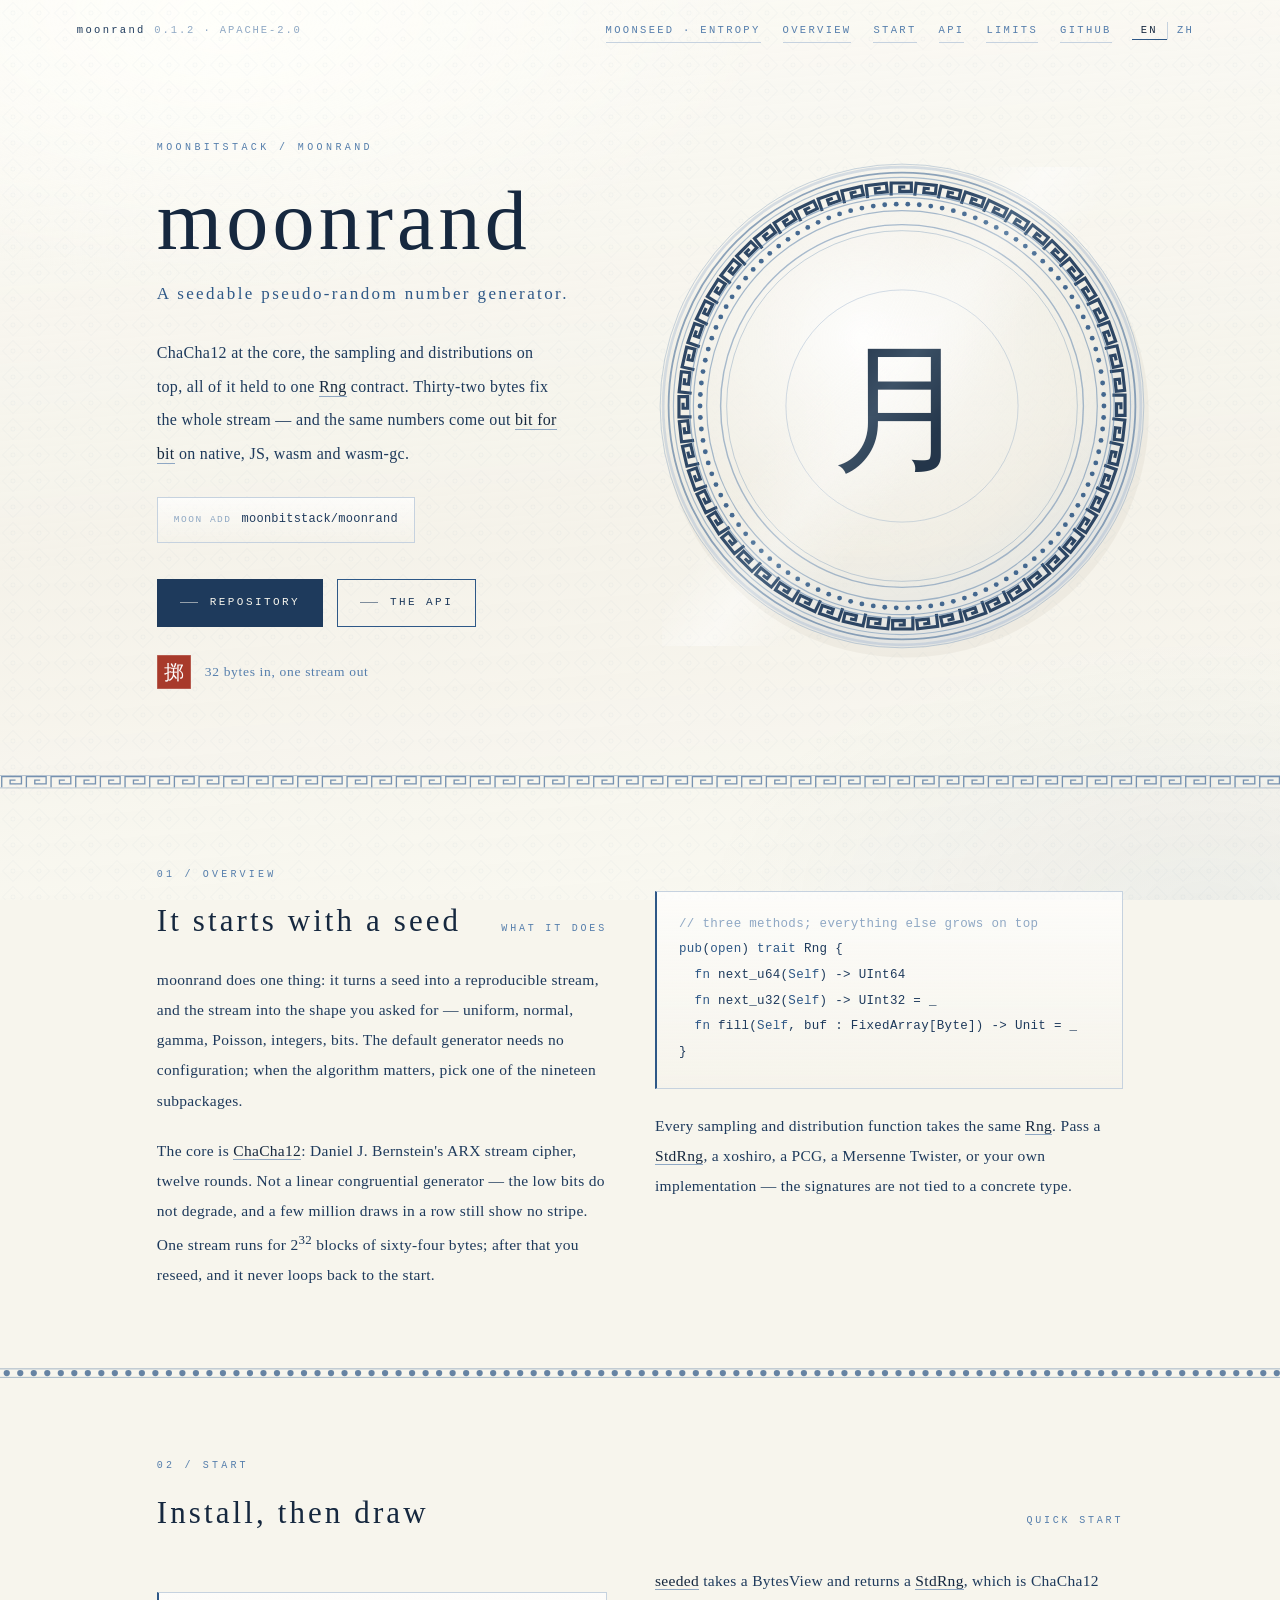
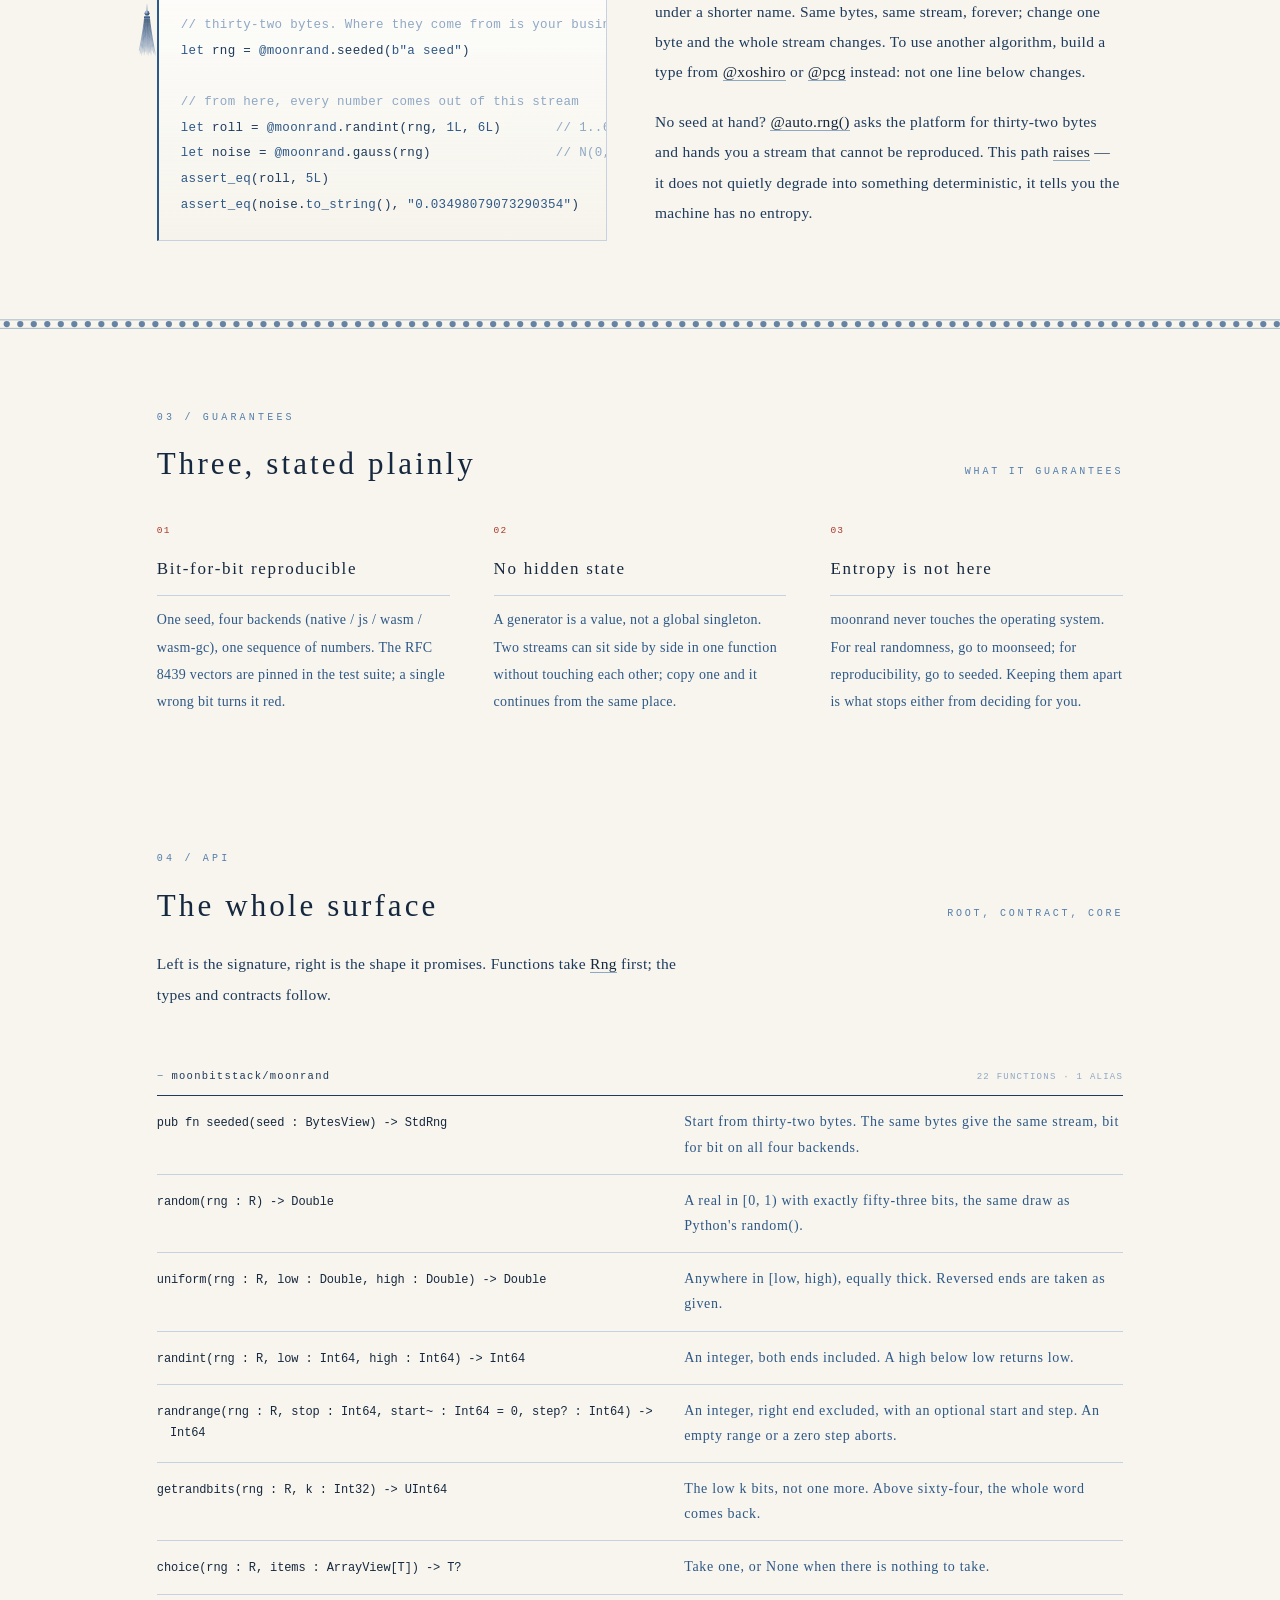
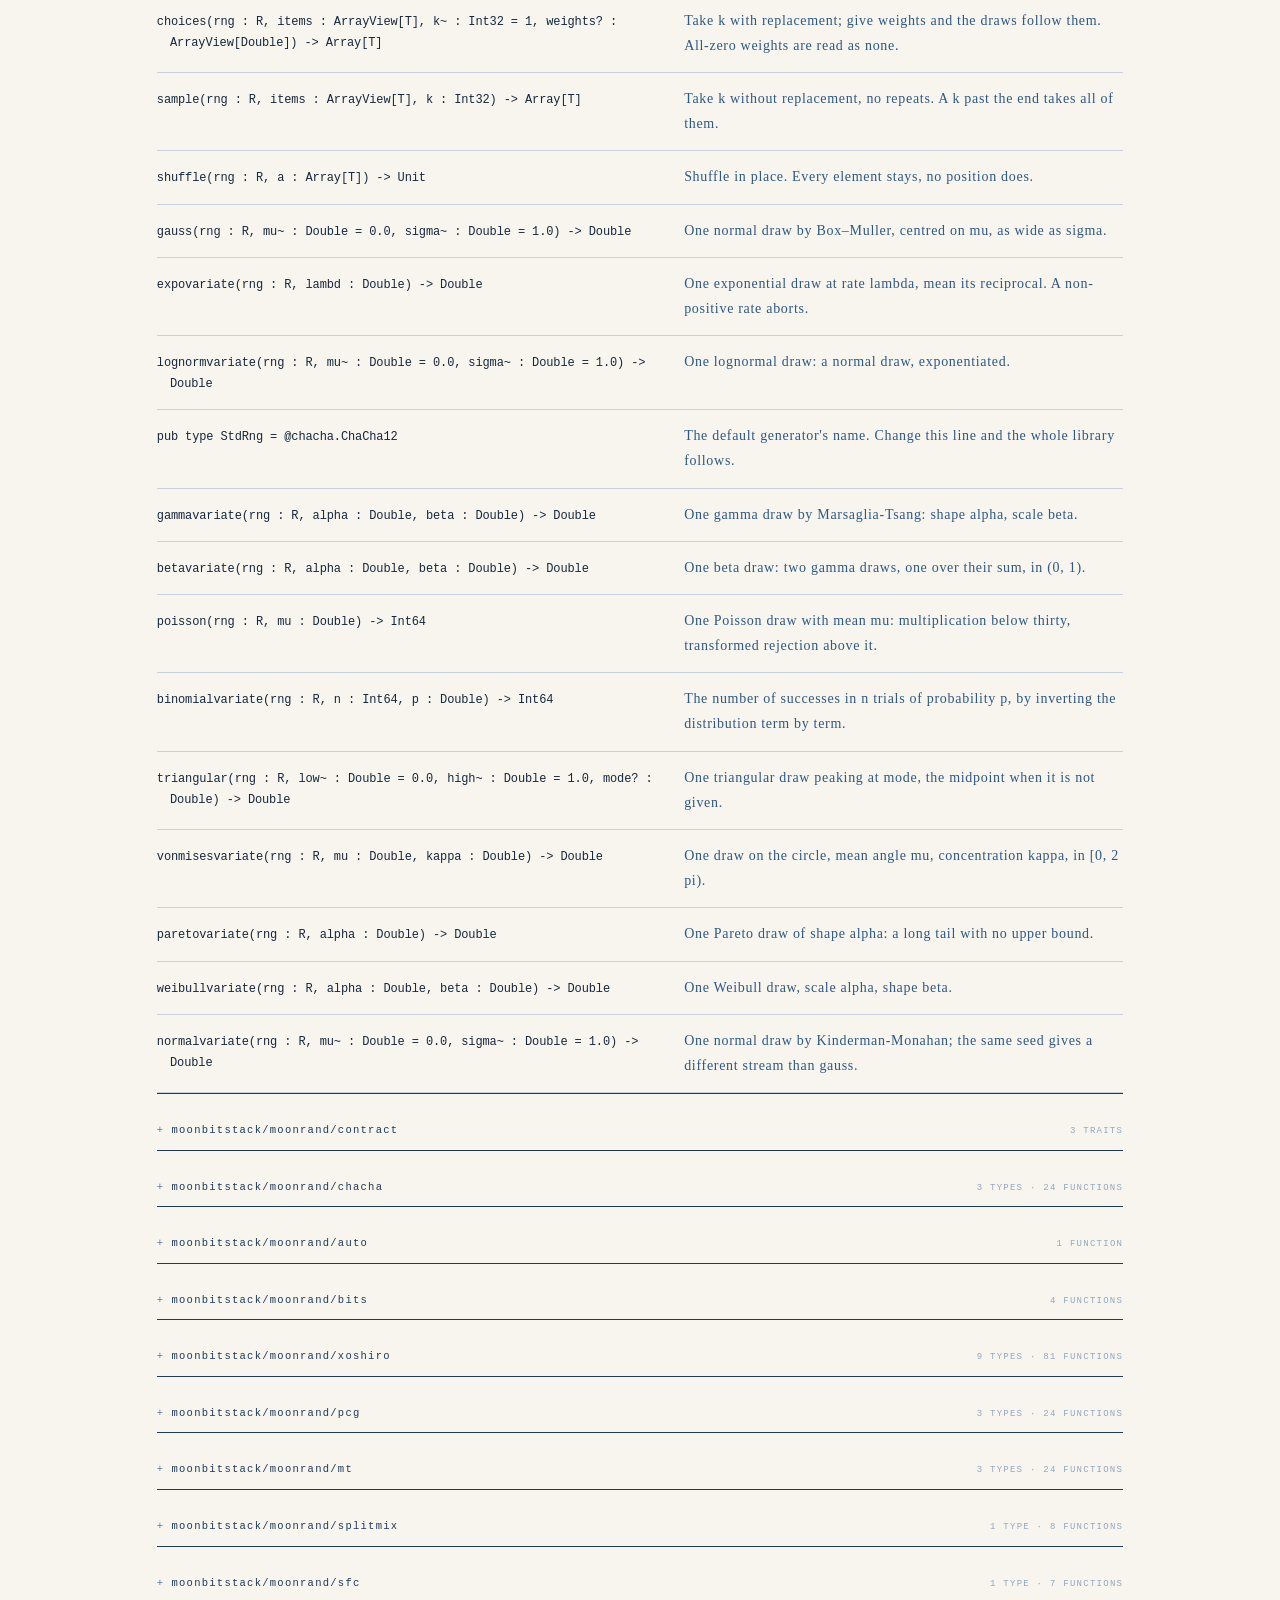
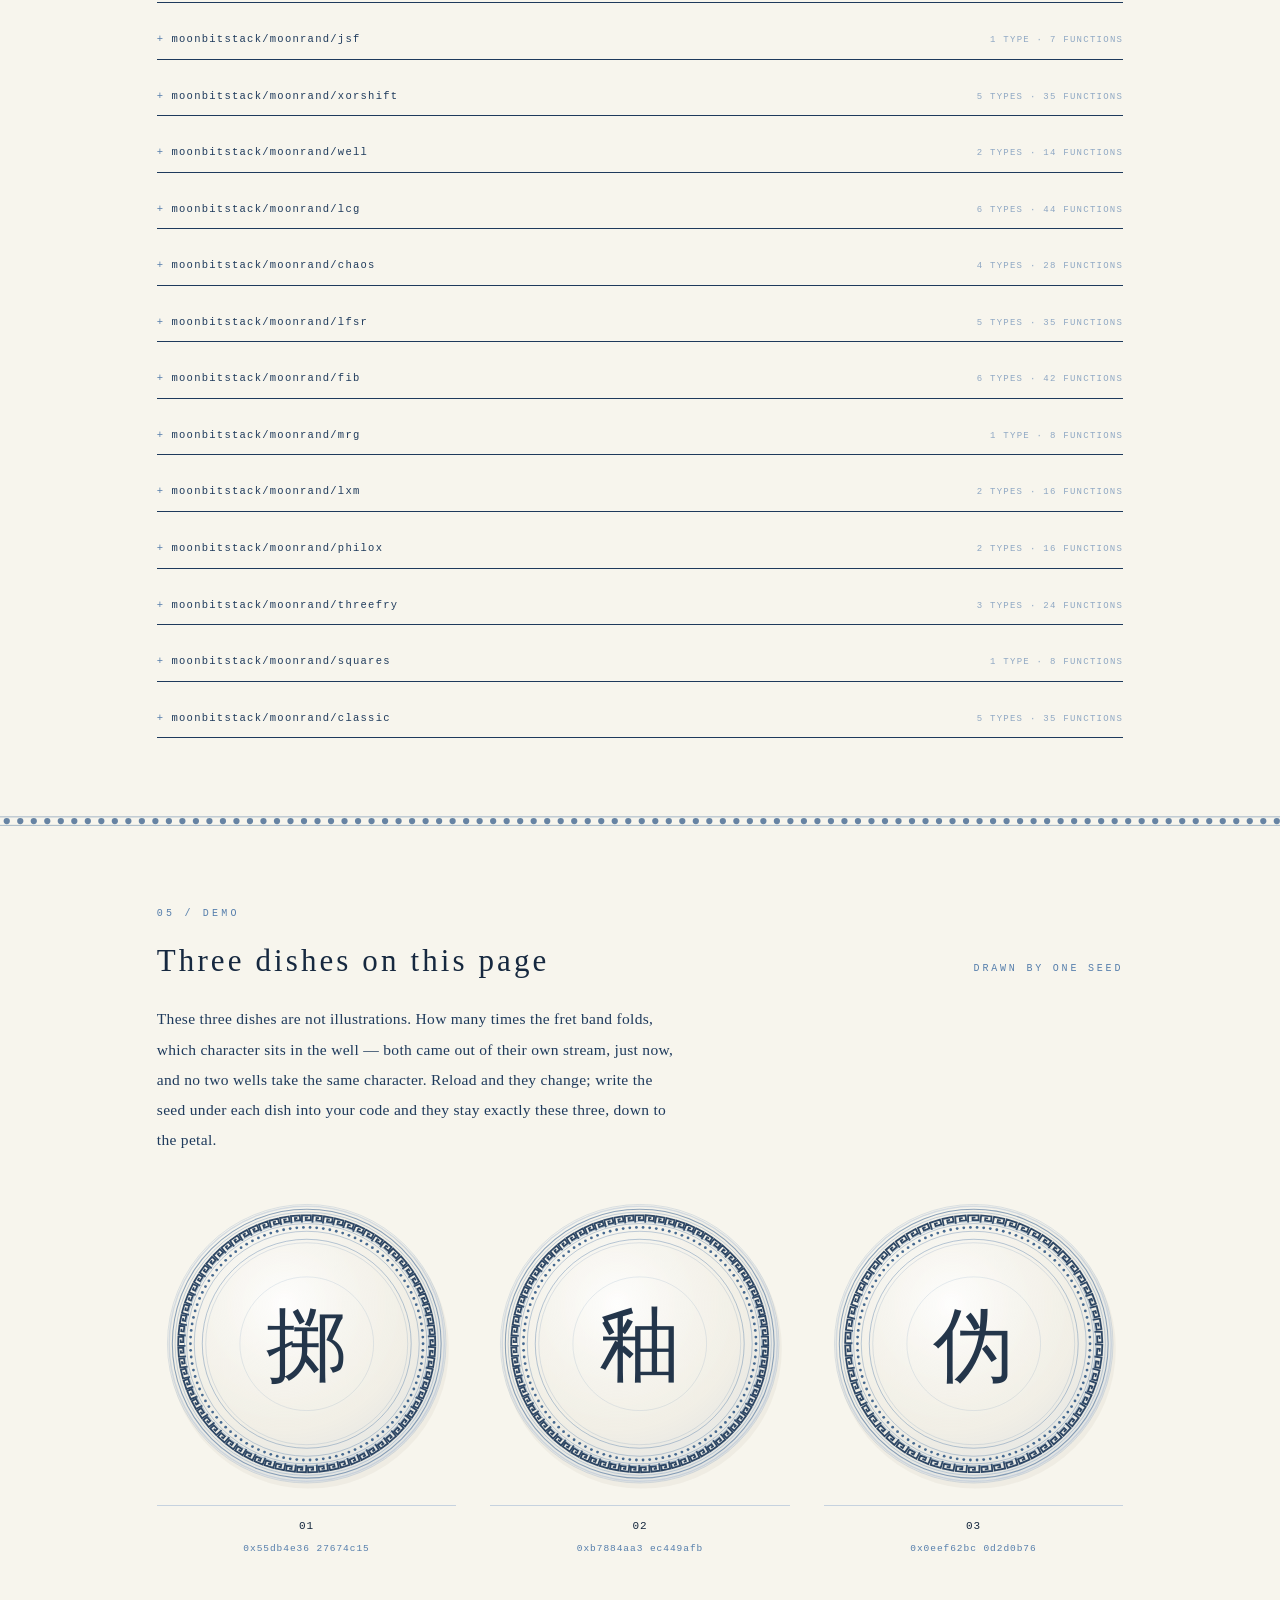
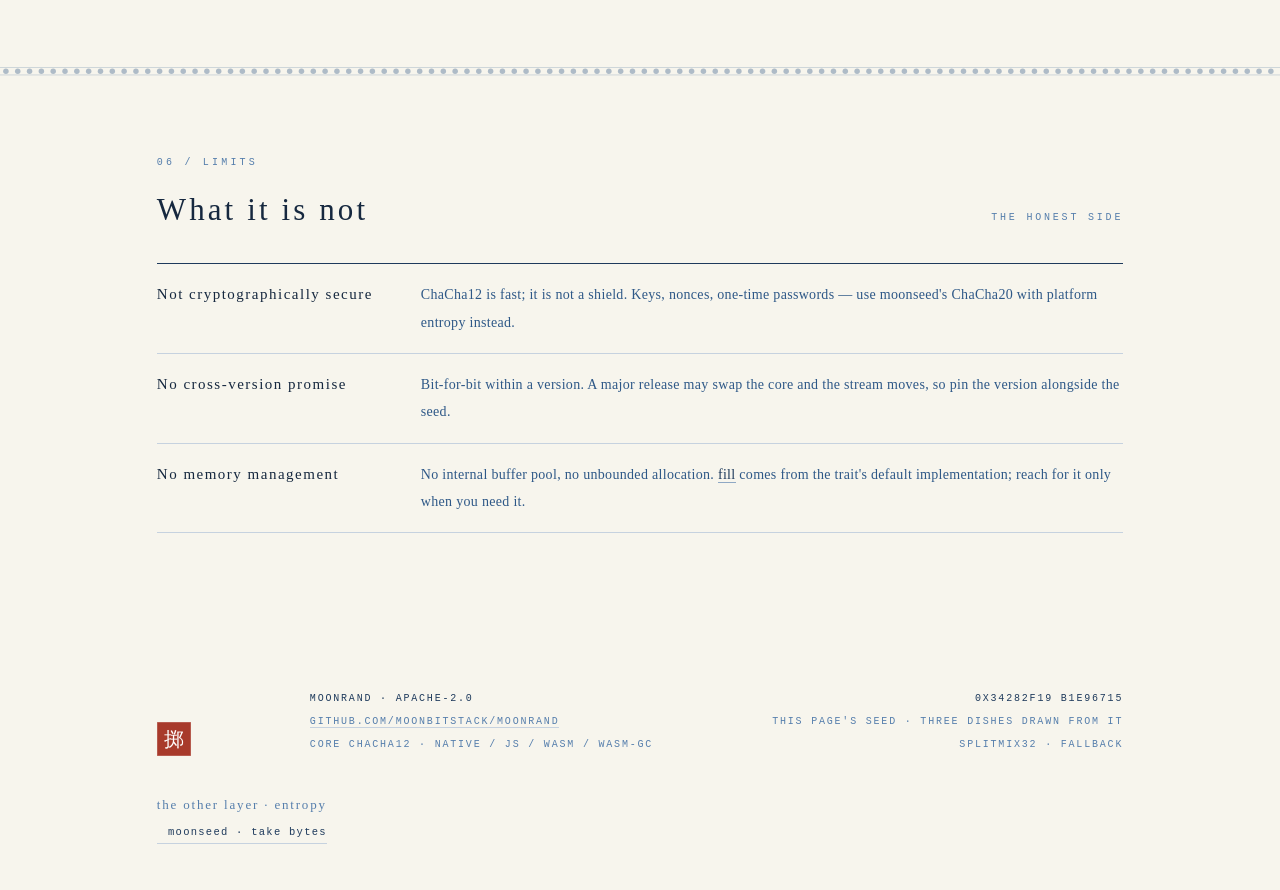
==== commit 9b39fecf: "docs(moonrand): put the section names back to their short classical form. `e642e88` replaced the sec" ====
--- a/docs/index.html
+++ b/docs/index.html
@@ -427,8 +427,8 @@
   <section class="sec" id="what">
     <div class="wrap two">
       <div>
-        <p class="kicker" data-zh="一 · 它做什么">01 / overview</p>
-        <h2 data-zh="从一个种子开始&lt;small&gt;三十二字节的事&lt;/small&gt;">It starts with a seed<small>what it does</small></h2>
+        <p class="kicker" data-zh="一 · 概览">01 / overview</p>
+        <h2 data-zh="一粒种子，一条流&lt;small&gt;它做什么&lt;/small&gt;">It starts with a seed<small>what it does</small></h2>
         <p class="prose" data-zh="moonrand 只做一件事：把种子变成一条可以复现的流，再把这条流变成你要的形状——均匀、正态、伽马、泊松、整数、比特。默认的生成器不用配置；想指定算法的，十九个子包里挑一个。">
           moonrand does one thing: it turns a seed into a reproducible stream, and the stream
           into the shape you asked for — uniform, normal, gamma, Poisson, integers, bits. The
@@ -463,8 +463,8 @@
   <!-- ══ start ═══════════════════════════════════ -->
   <section class="sec" id="start">
     <div class="wrap">
-      <p class="kicker" data-zh="二 · 怎么用">02 / start</p>
-      <h2 data-zh="先跑起来&lt;small&gt;装好之后&lt;/small&gt;">Install, then draw<small>quick start</small></h2>
+      <p class="kicker" data-zh="二 · 开始">02 / start</p>
+      <h2 data-zh="一装即用&lt;small&gt;三步之内&lt;/small&gt;">Install, then draw<small>quick start</small></h2>
       <div class="two" style="margin-top:30px">
         <div class="code"><span class="c" data-zh="// 三十二字节的种子；从哪来随你：常量、文件、平台熵">// thirty-two bytes. Where they come from is your business</span>
 <span class="k">let</span> rng = <span class="k">@moonrand</span>.seeded(<span class="k">b</span><span class="s">"a seed"</span>)
@@ -497,7 +497,7 @@
   <section class="sec" id="promise">
     <div class="wrap">
       <p class="kicker" data-zh="三 · 保证">03 / guarantees</p>
-      <h2 data-zh="三条保证&lt;small&gt;它保证什么&lt;/small&gt;">Three, stated plainly<small>what it guarantees</small></h2>
+      <h2 data-zh="三条&lt;small&gt;不多不少&lt;/small&gt;">Three, stated plainly<small>what it guarantees</small></h2>
       <div class="cols">
         <div class="col">
           <b>01</b>
@@ -532,7 +532,7 @@
   <section class="sec" id="api">
     <div class="wrap">
       <p class="kicker" data-zh="四 · 接口">04 / api</p>
-      <h2 data-zh="全部接口&lt;small&gt;根包、契约、核心&lt;/small&gt;">The whole surface<small>root, contract, core</small></h2>
+      <h2 data-zh="接口全貌&lt;small&gt;根包、契约、核&lt;/small&gt;">The whole surface<small>root, contract, core</small></h2>
       <p class="prose" data-zh="左边是签名，右边是它给出的承诺。取样函数都以 &lt;em&gt;Rng&lt;/em&gt; 开头，类型和契约列在后面。">
         Left is the signature, right is the shape it promises. Functions take <em>Rng</em> first;
         the types and contracts follow.
@@ -2961,7 +2961,7 @@
   <section class="sec" id="plates">
     <div class="wrap">
       <p class="kicker" data-zh="五 · 演示">05 / demo</p>
-      <h2 data-zh="这一页的三只盘&lt;small&gt;由同一个种子画出来&lt;/small&gt;">Three dishes on this page<small>drawn by one seed</small></h2>
+      <h2 data-zh="三只盘&lt;small&gt;由一条流画出&lt;/small&gt;">Three dishes on this page<small>drawn by one seed</small></h2>
       <p class="prose" data-zh="下面三只盘不是画好的图。回纹折几道、盘心写哪个字，都是从各自那条流里现取的，三只盘的字不重样。刷新页面，它们换一副样子；把盘下的种子写进代码，就固定成这三只，一瓣不差。">
         These three dishes are not illustrations. How many times the fret band folds, which
         character sits in the well — both came out of their own stream, just now, and no
@@ -2979,7 +2979,7 @@
   <section class="sec" id="limits">
     <div class="wrap">
       <p class="kicker" data-zh="六 · 边界">06 / limits</p>
-      <h2 data-zh="它做不到什么&lt;small&gt;短板写在这里&lt;/small&gt;">What it is not<small>the honest side</small></h2>
+      <h2 data-zh="做不到的事&lt;small&gt;一并写下&lt;/small&gt;">What it is not<small>the honest side</small></h2>
       <div class="limits">
         <div class="lim">
           <b data-zh="不是密码学安全的">Not cryptographically secure</b>
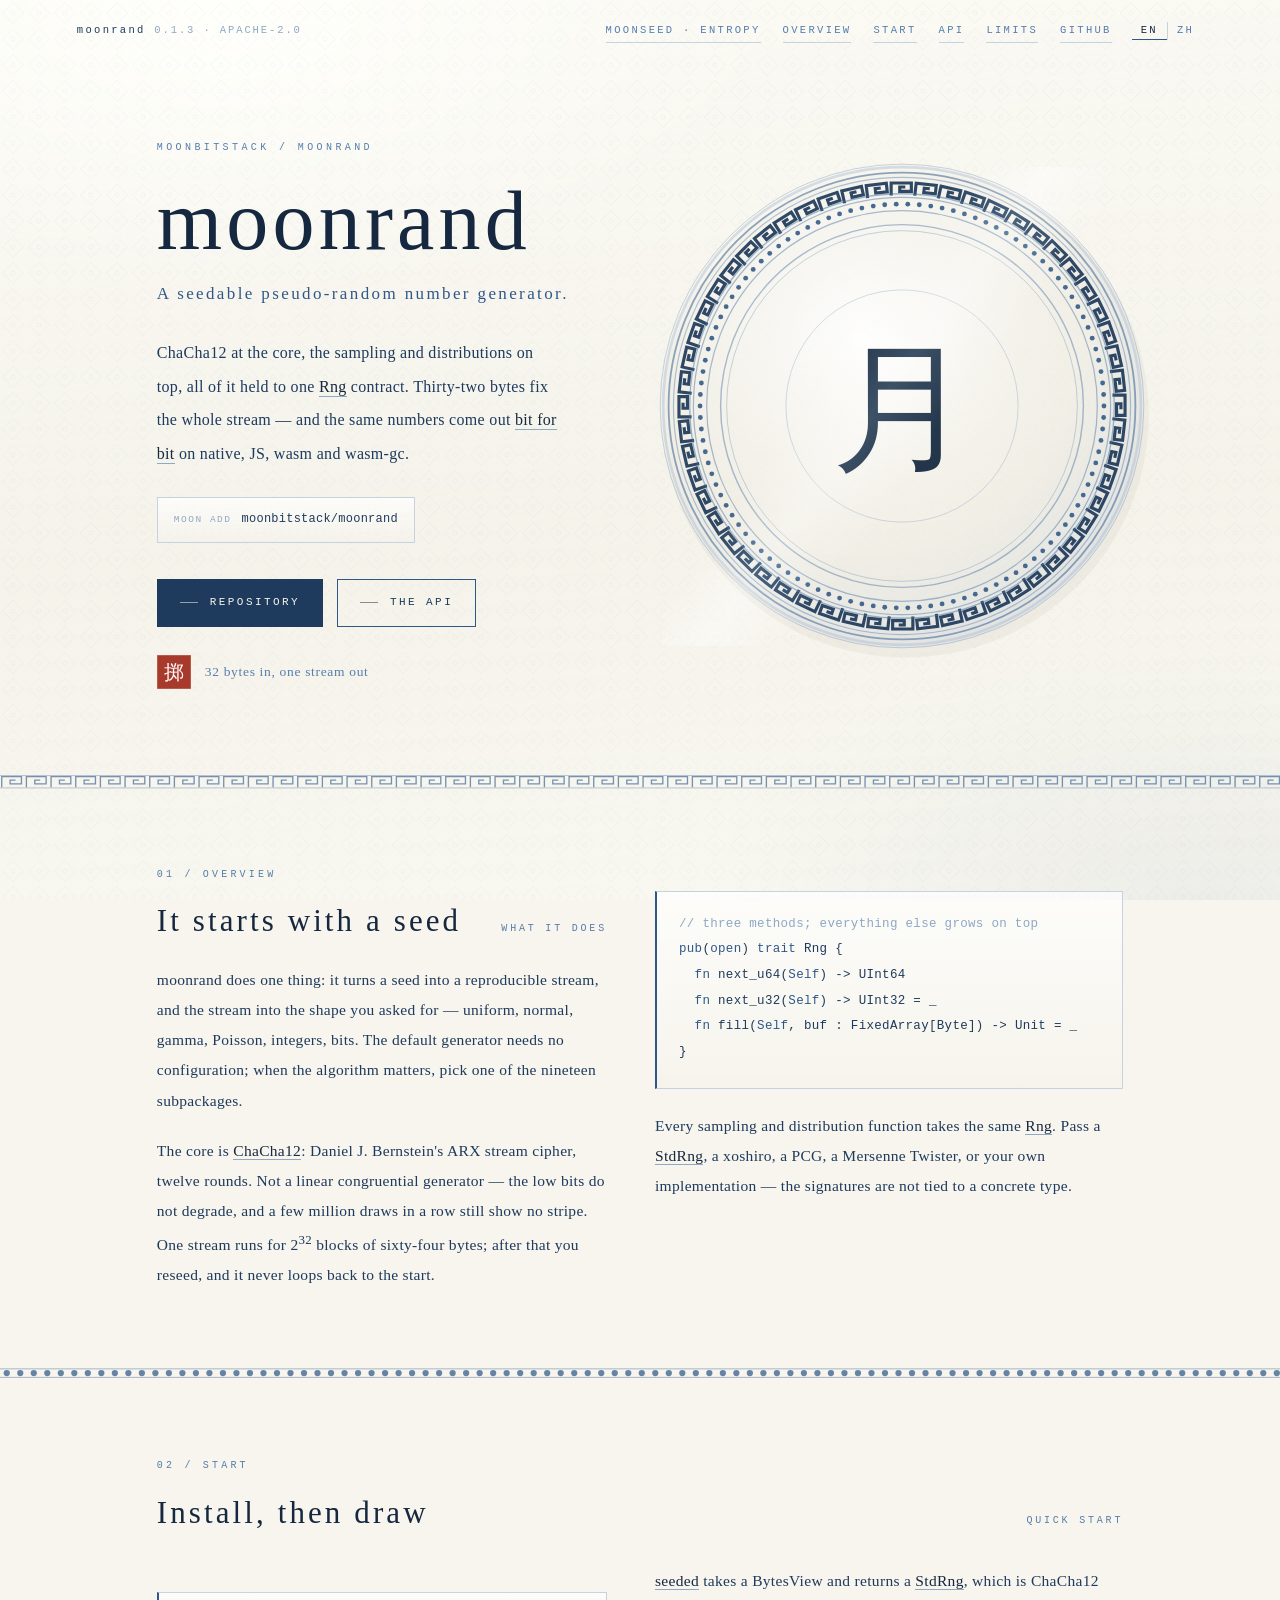
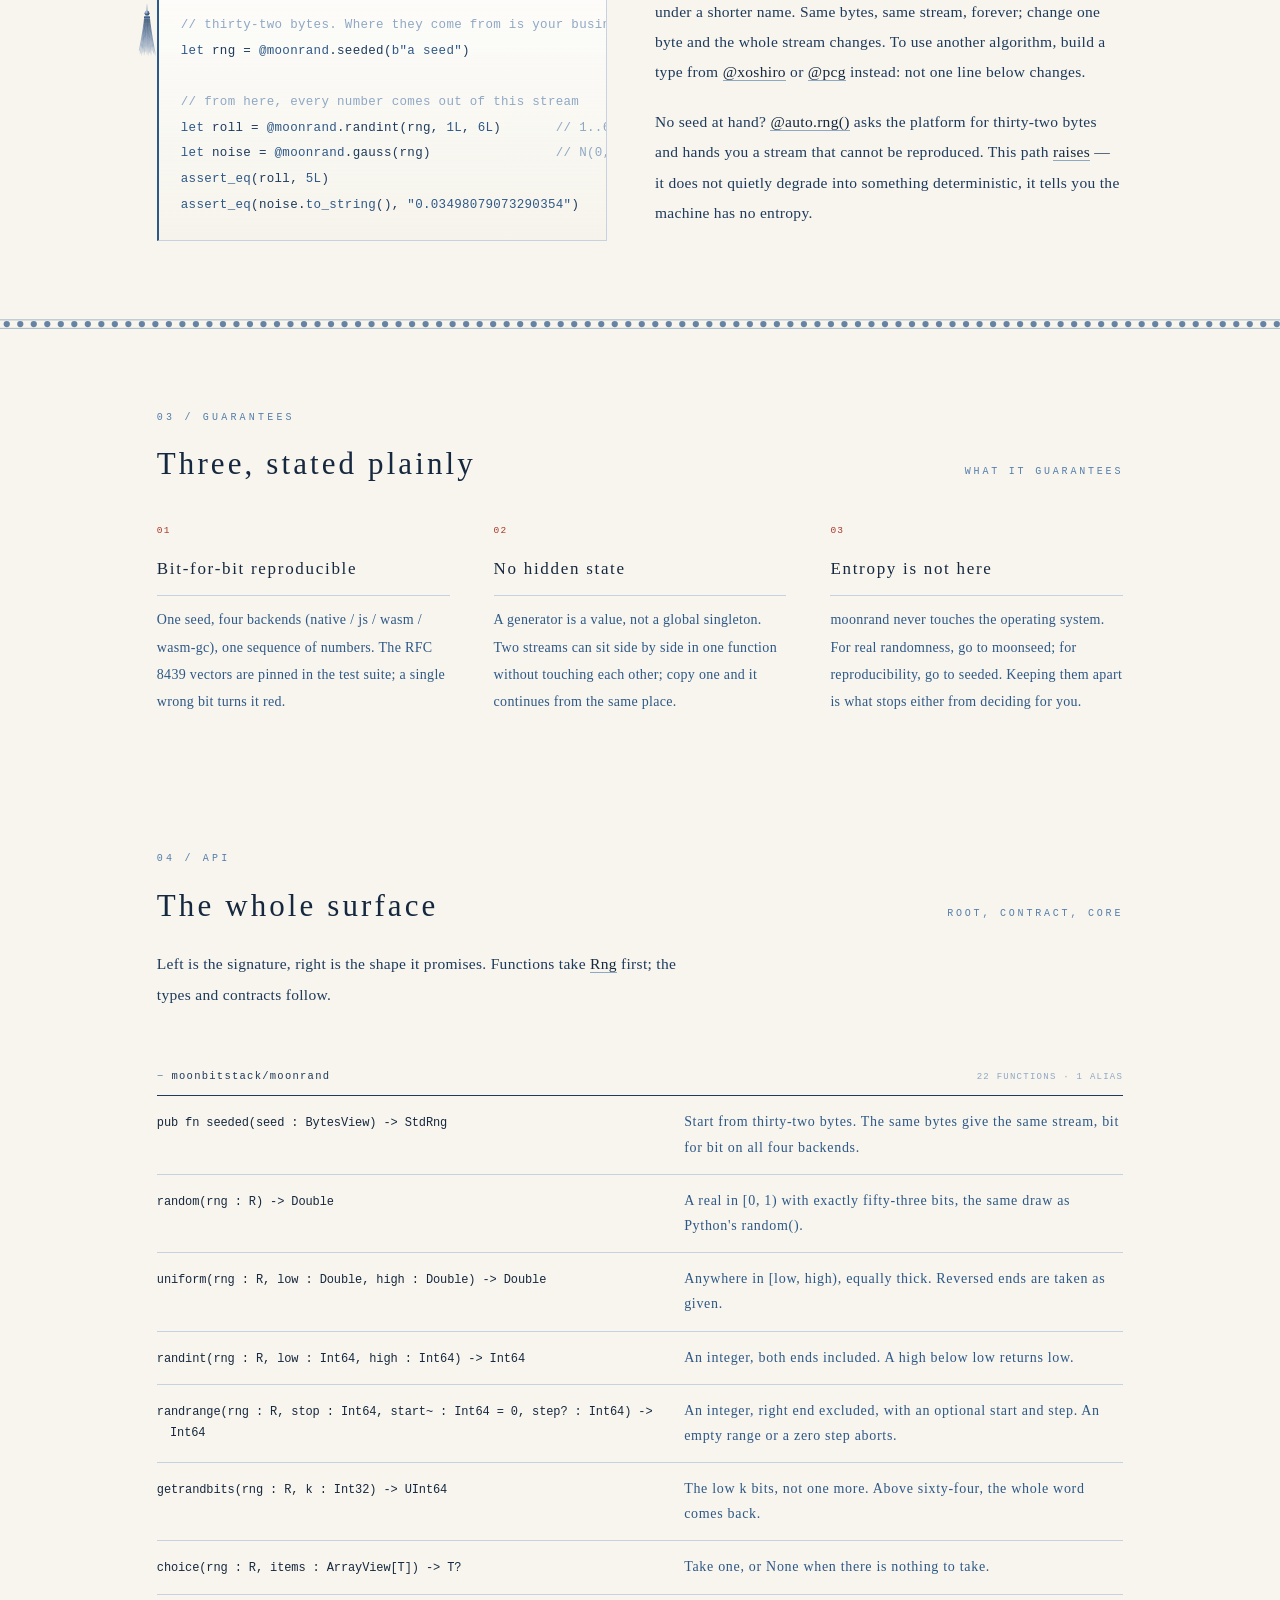
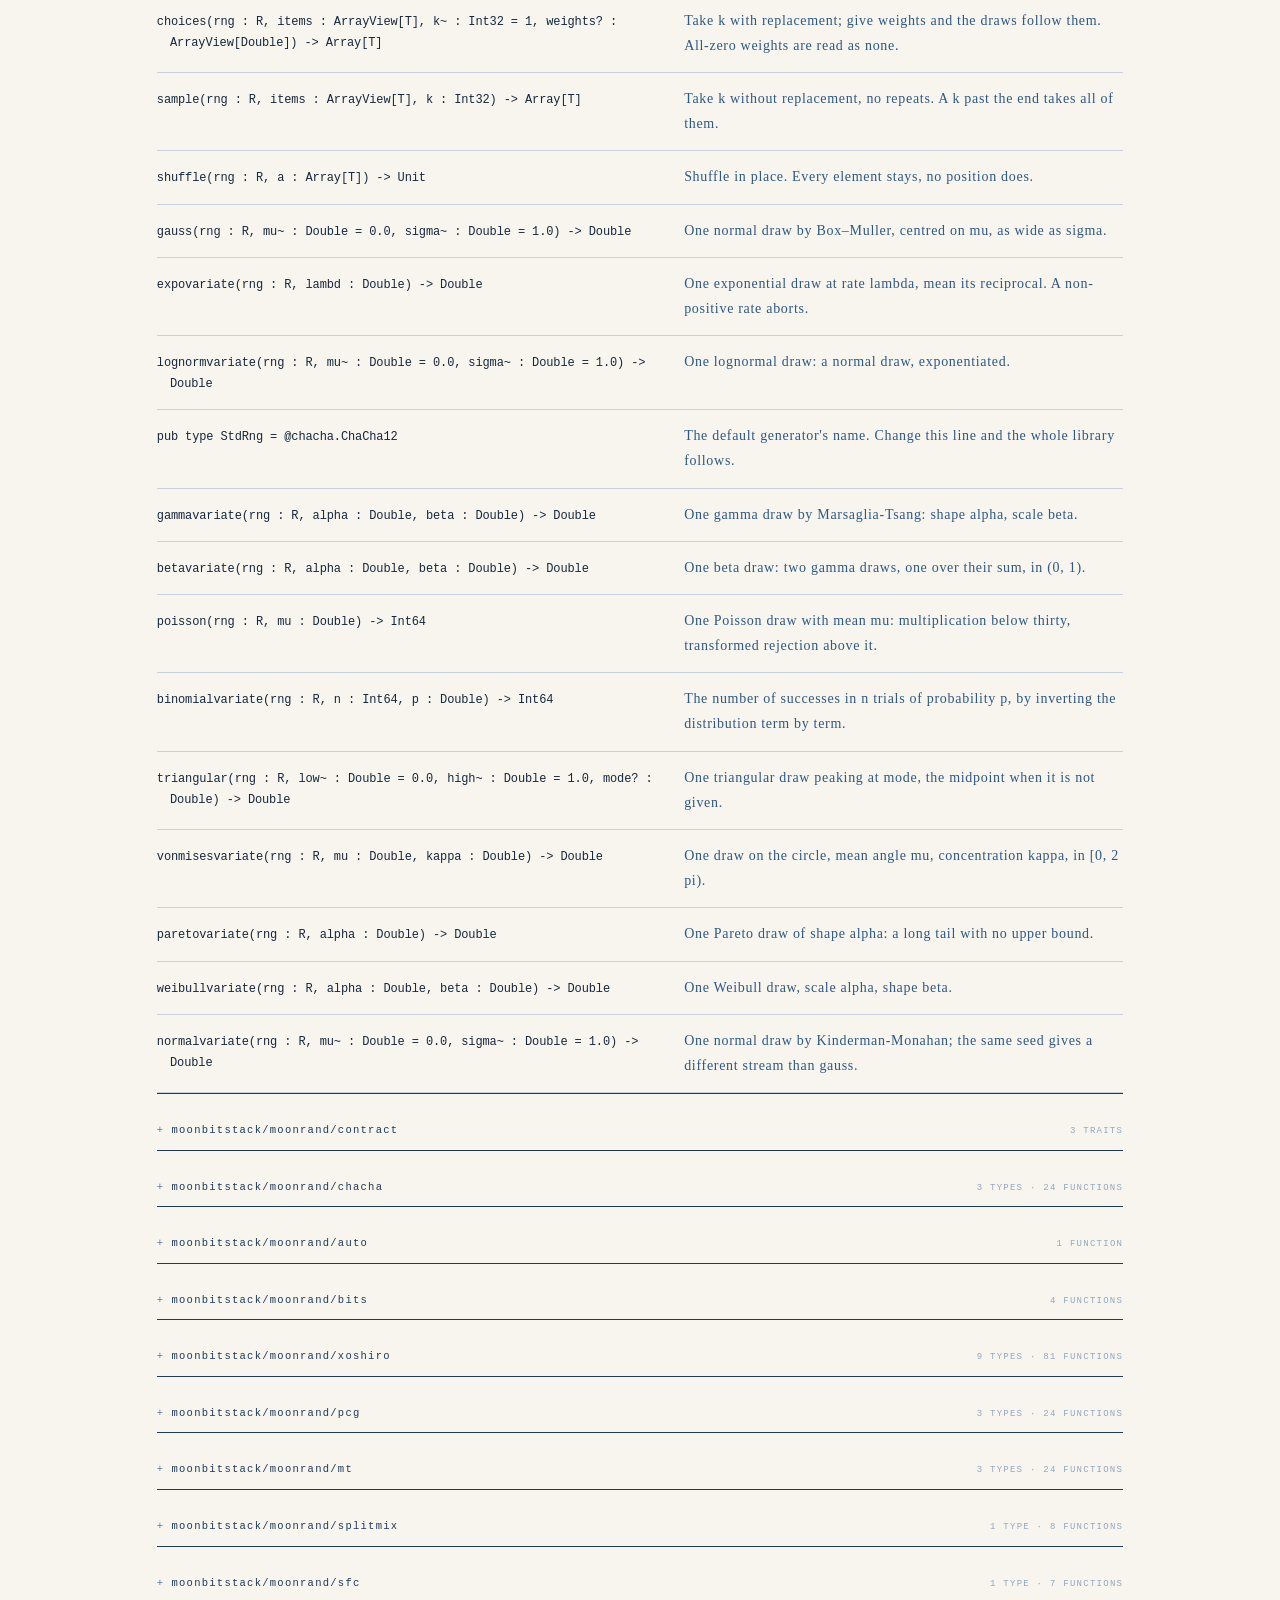
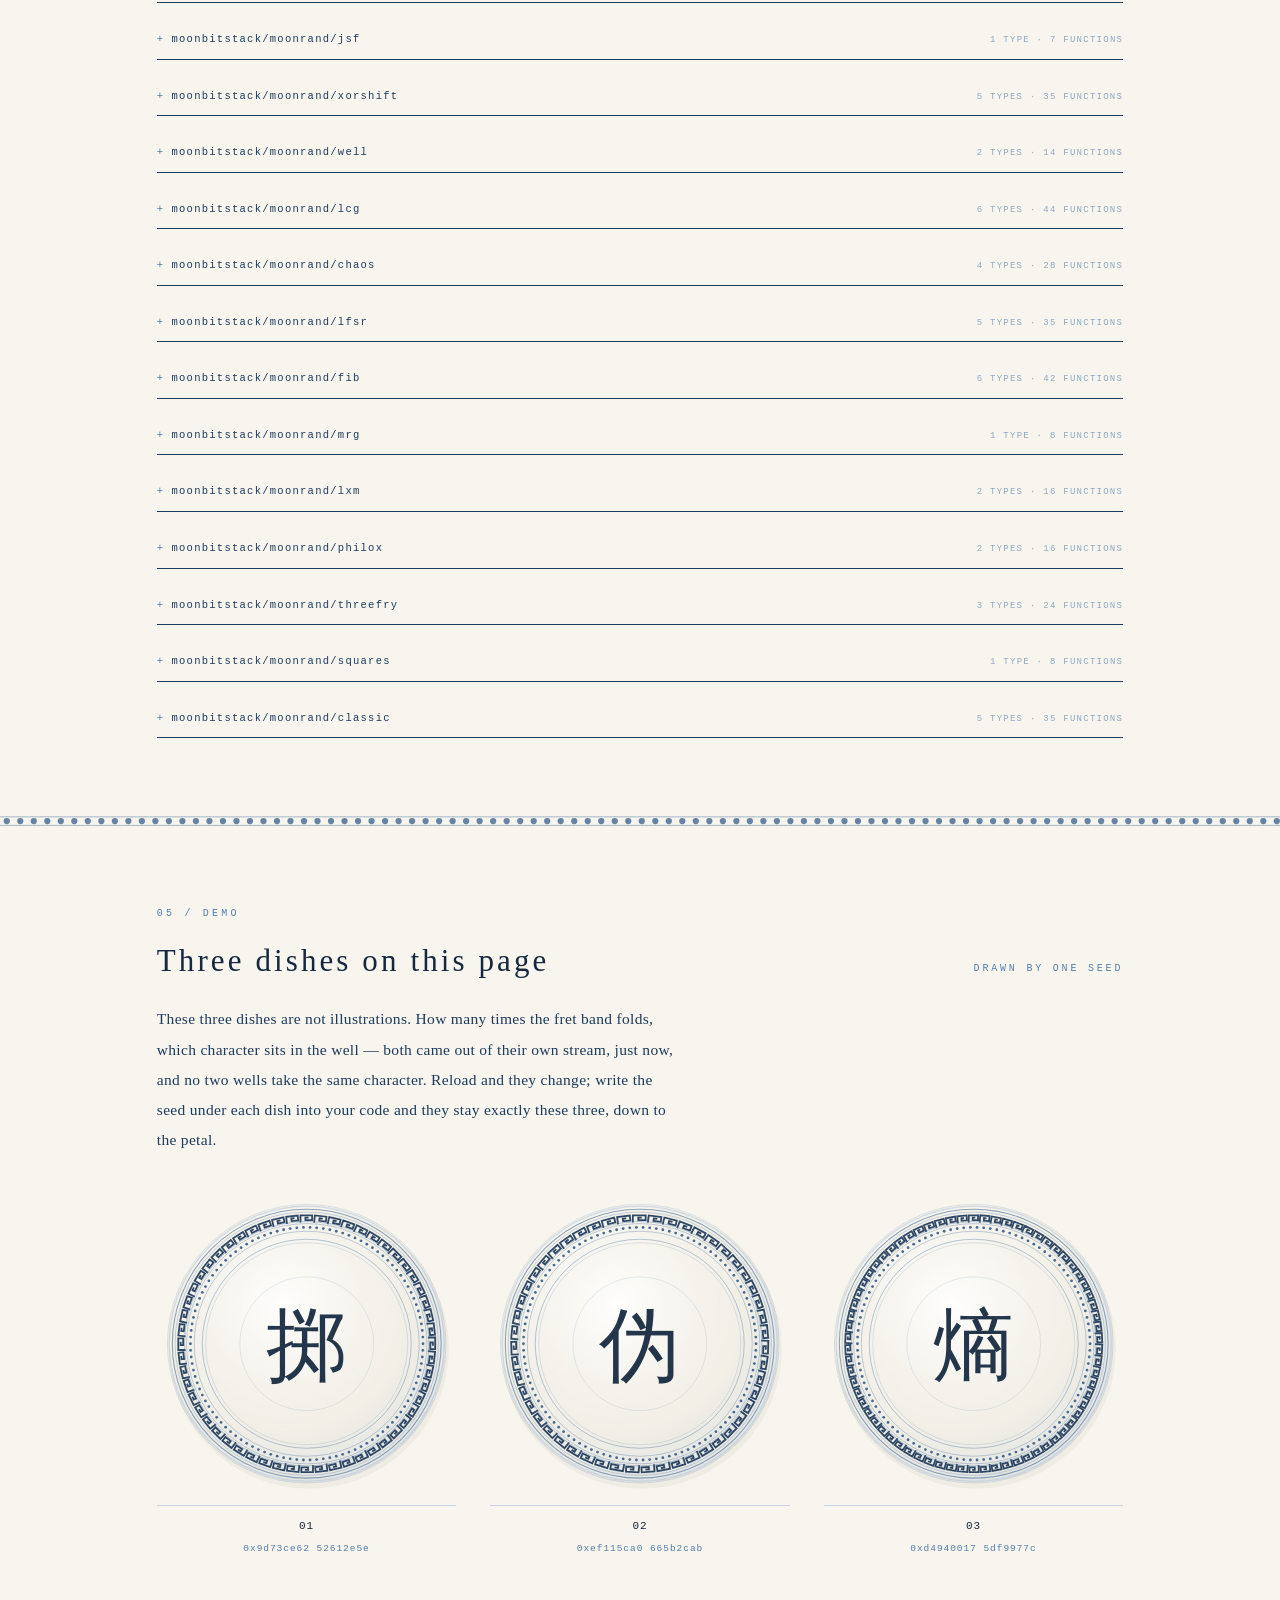
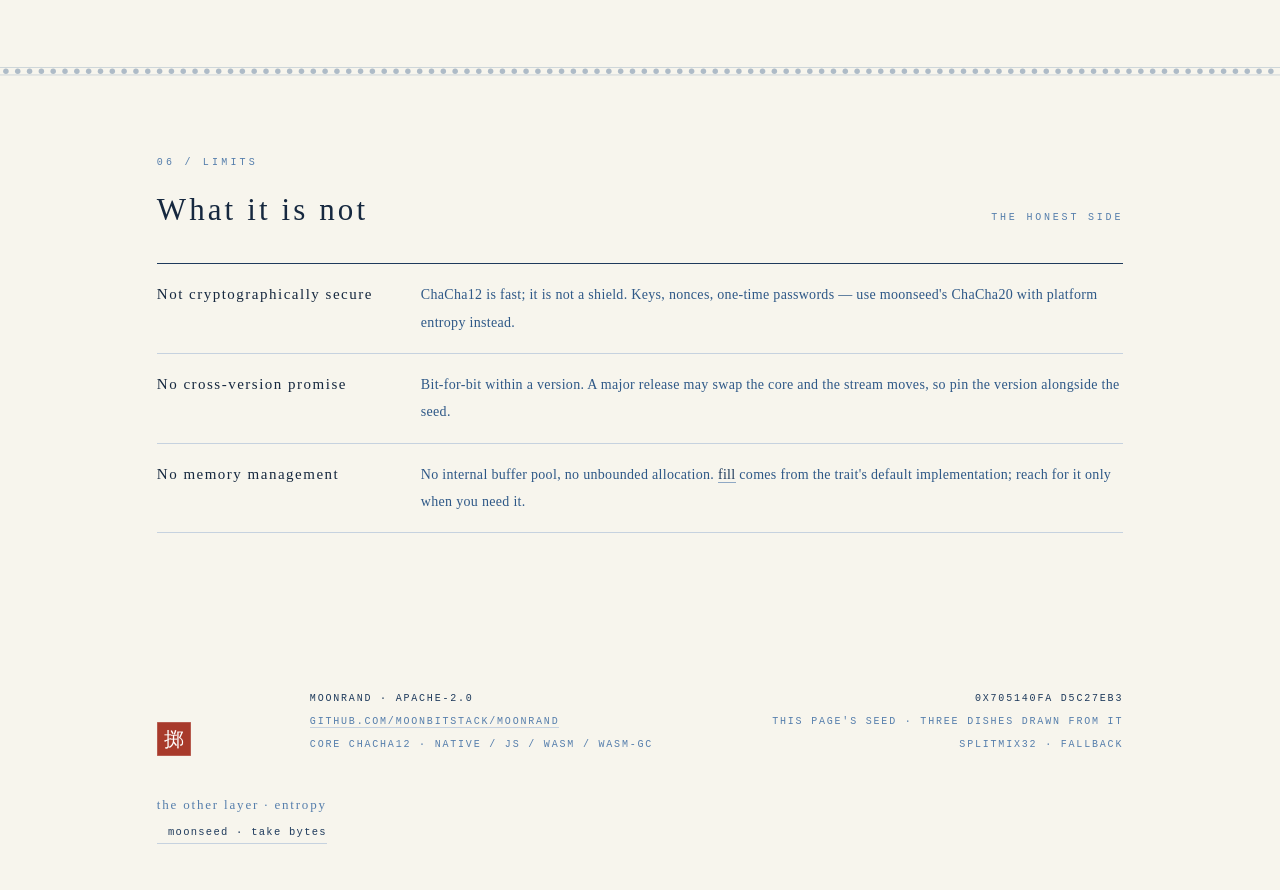
==== commit 1a512494: "chore(moonrand): moonrand 0.1.3, with its dependencies at their latest. Signed-off-by: Leo Cheng (he" ====
--- a/docs/index.html
+++ b/docs/index.html
@@ -380,7 +380,7 @@
 <div class="sheet">
 
   <header class="bar">
-    <div><b data-zh="MoonRand">moonrand</b> <span class="bar__v"><span id="rev-value">0.1.2</span> · Apache-2.0</span></div>
+    <div><b data-zh="MoonRand">moonrand</b> <span class="bar__v"><span id="rev-value">0.1.3</span> · Apache-2.0</span></div>
     <div class="r">
       <a href="https://moonbitstack.github.io/moonseed/" id="x-link" data-zh="moonseed · 取熵">moonseed · entropy</a>
       <a href="#what" data-zh="概览">overview</a>
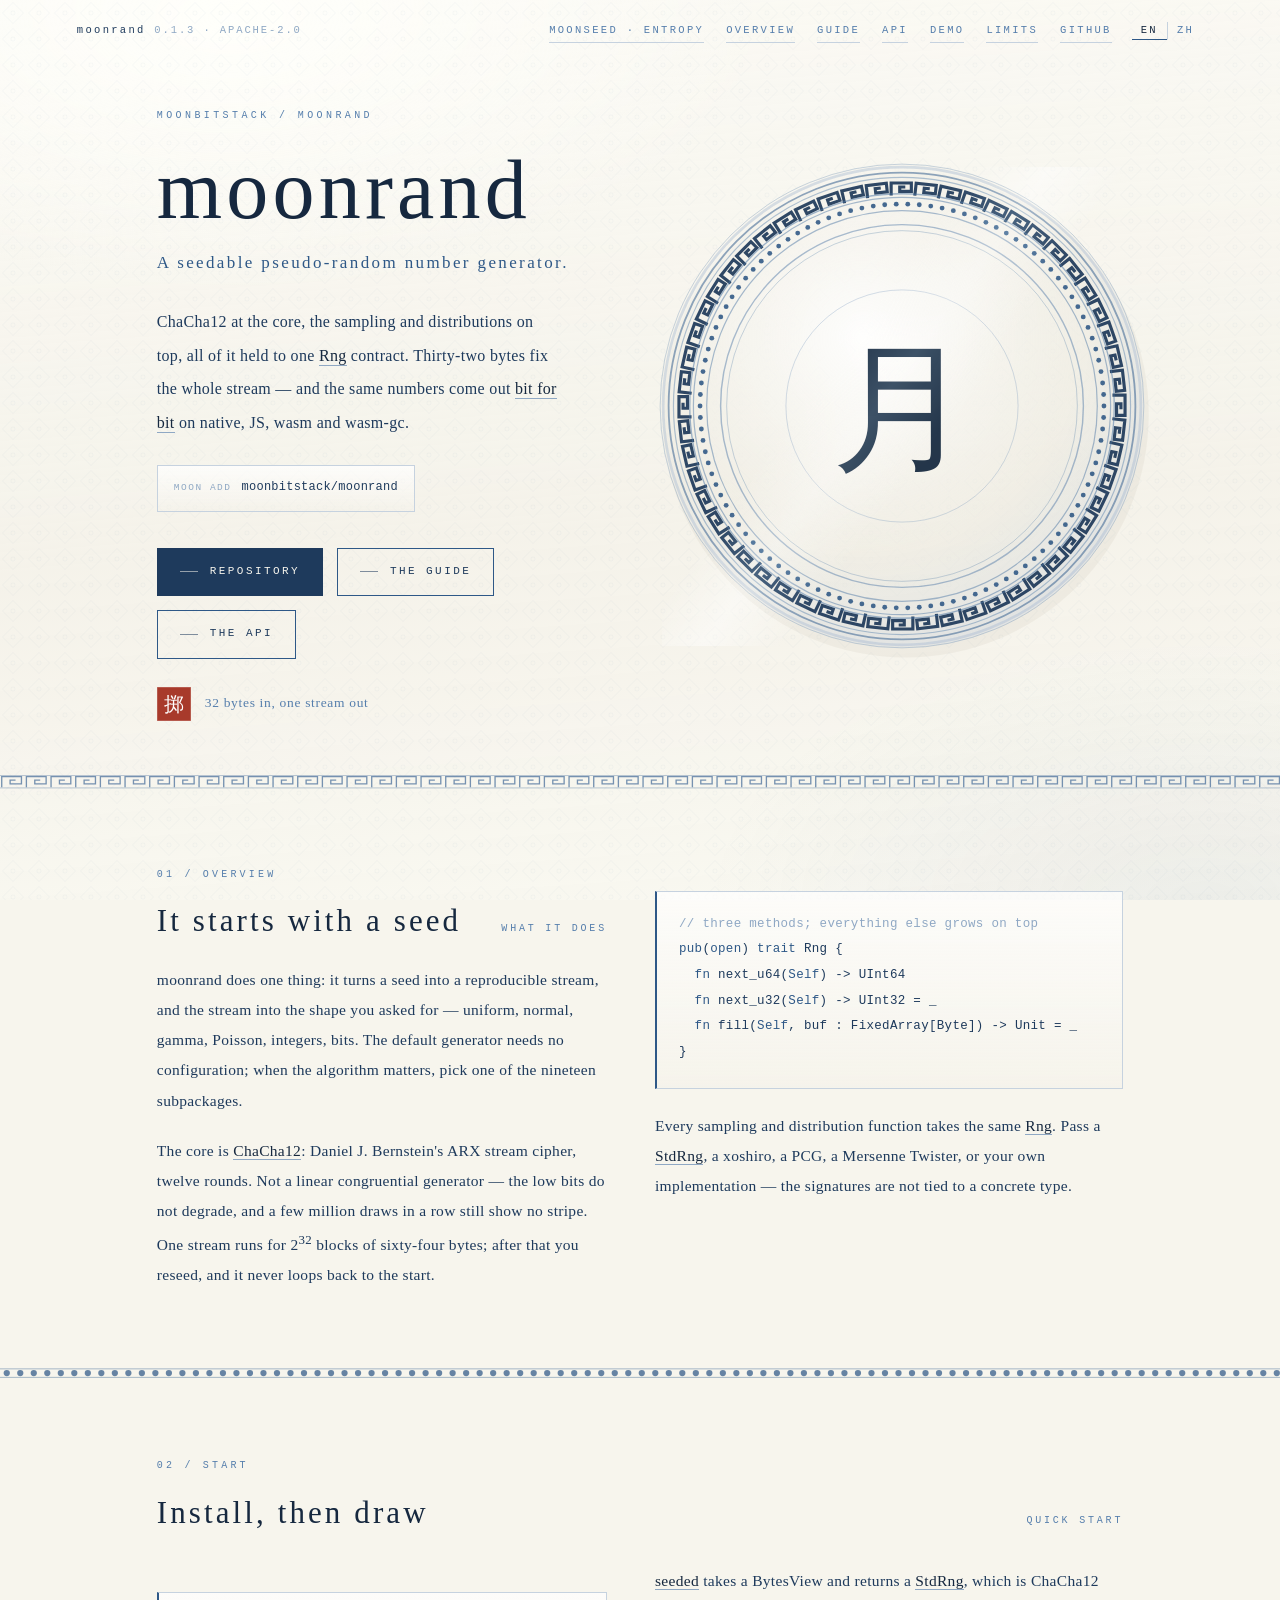
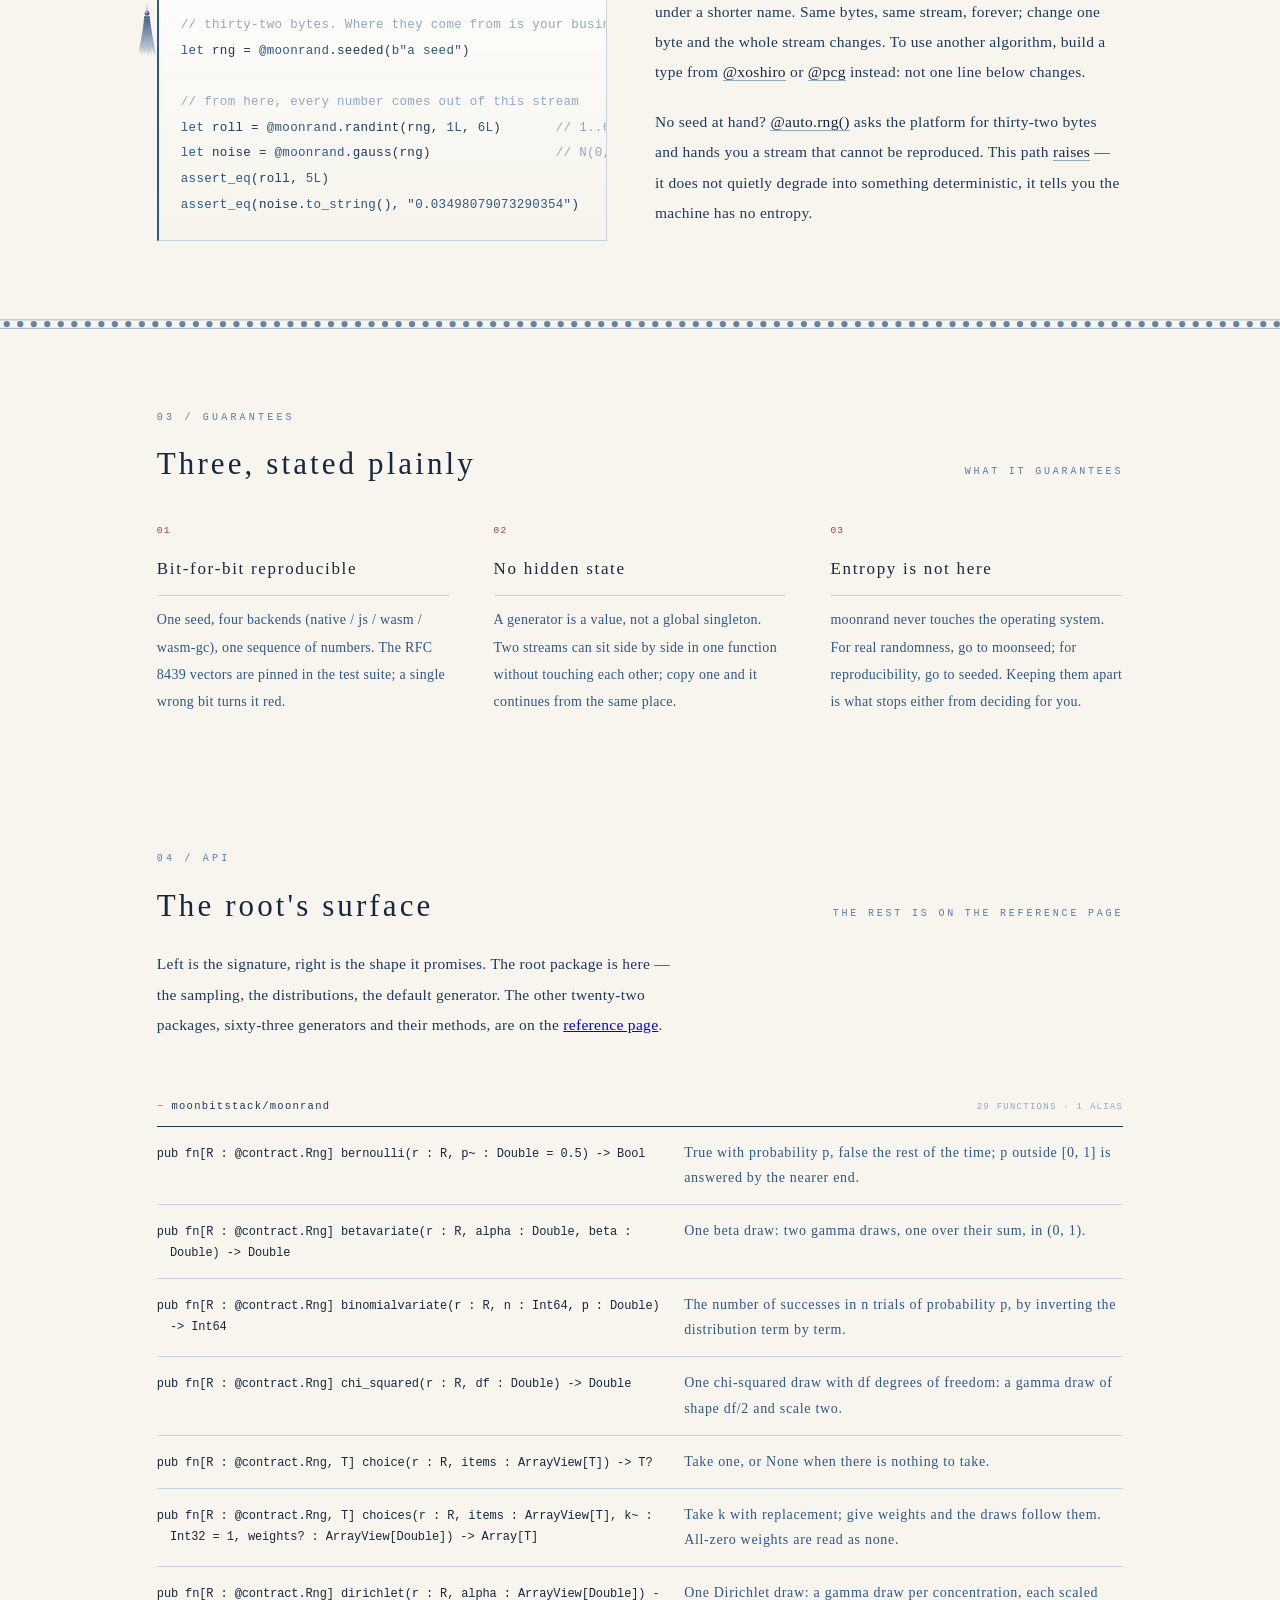
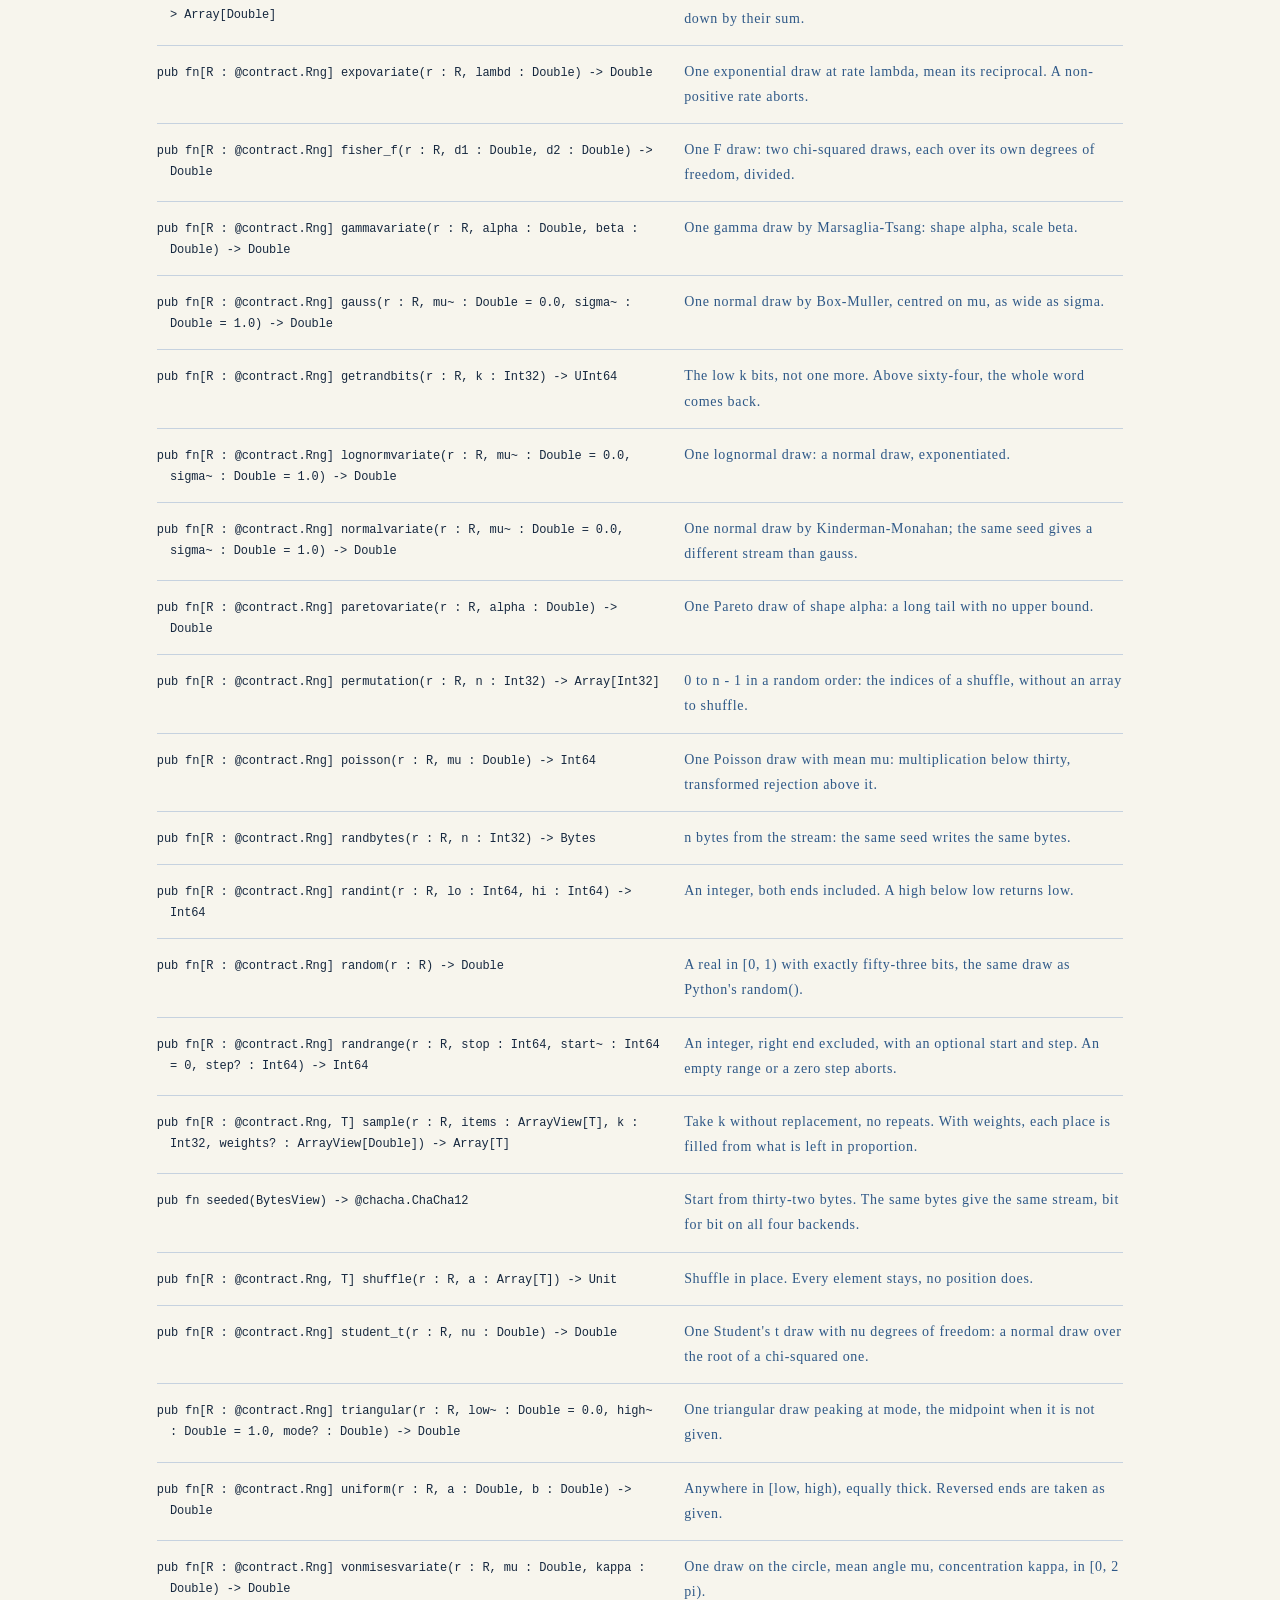
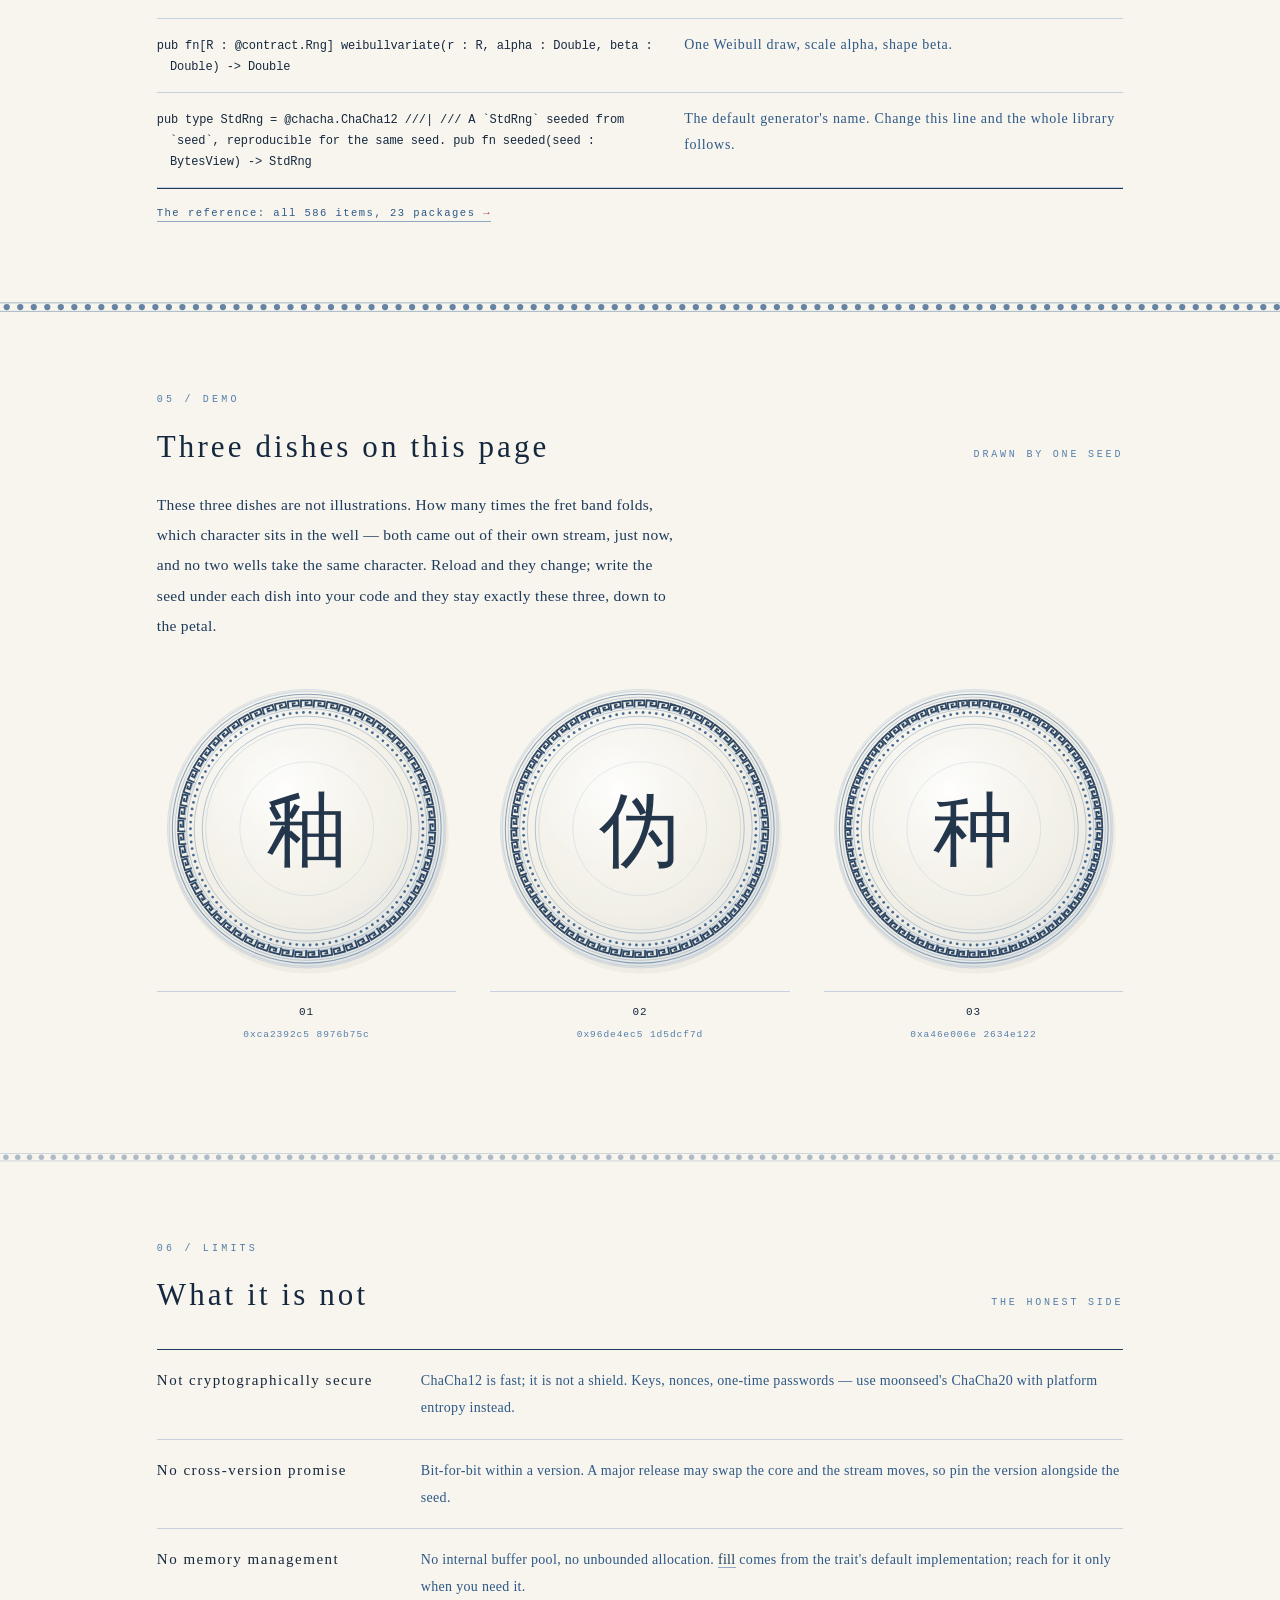
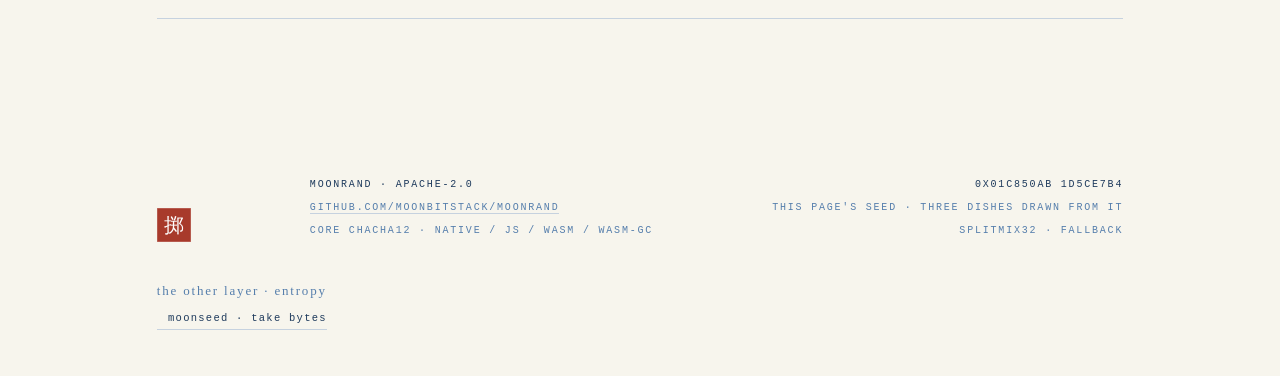
==== commit 9efc0d34: "docs(moonrand): the reference gets an address of its own. `docs/api.html` lists every public item of" ====
--- a/docs/index.html
+++ b/docs/index.html
@@ -5,376 +5,7 @@
 <meta name="viewport" content="width=device-width,initial-scale=1">
 <title>moonrand — a seedable stream</title>
 <meta name="description" content="moonrand — a seedable, portable PRNG for MoonBit. ChaCha12 core, fourteen draws, one Rng contract.">
-<style>
-:root{
-  /* One firing, one colour: the blue of cobalt is never pure — it carries grey.
-   Hue 212°, sampled from a photograph of a real piece. */
-  --k1:#16283F;  /* head-strong: titles, the maker's mark */
-  --k2:#1E3A5C;  /* full-strong: outlines, contours */
-  --k3:#2E5887;  /* second-strong: body text, the washes */
-  --k4:#557EAC;  /* full-pale: annotations */
-  --k5:#8FA8C4;  /* shadow-pale: rules, borders */
-  --k6:#C6D2DF;  /* the boundary */
-  --porc:#F7F5ED;
-  --cin:#A83A2B;
-  --serif:"Songti SC","STSong","SimSun","Source Han Serif SC","Noto Serif CJK SC",serif;
-  --kai:"Kaiti SC","KaiTi","STKaiti","FangSong",serif;
-  --mono:"JetBrains Mono","SFMono-Regular",Consolas,"Liberation Mono",monospace;
-  --gut:clamp(22px,6vw,110px);
-  --maxw:1120px;
-}
-*{ box-sizing:border-box }
-
-/* ── Scrollbar: a stroke of cobalt, not the system's grey ── */
-html{ -webkit-text-size-adjust:100% }
-::-webkit-scrollbar{ width:11px; height:11px }
-::-webkit-scrollbar-button{ display:none; width:0; height:0 }
-::-webkit-scrollbar-track{
-  background:#EFECE2;
-  box-shadow:inset .5px 0 0 rgba(46,88,135,.10);
-}
-::-webkit-scrollbar-thumb{
-  background:
-    linear-gradient(180deg, rgba(255,255,255,.42), rgba(255,255,255,0) 46%),
-    linear-gradient(180deg,#A2B6CE,#6E8CB6);
-  box-shadow:
-    inset 0 0 0 .5px rgba(30,58,92,.30),
-    inset 0 1px 0 rgba(255,255,255,.5);
-}
-::-webkit-scrollbar-thumb:hover{
-  background:
-    linear-gradient(180deg, rgba(255,255,255,.5), rgba(255,255,255,0) 46%),
-    linear-gradient(180deg,#ADC0D6,#7C99C0);
-}
-::-webkit-scrollbar-corner{ background:#EFECE2 }
-@supports not selector(::-webkit-scrollbar){
-  html{ scrollbar-width:thin; scrollbar-color:#8FA8C4 #EFECE2 }
-}
-a:focus-visible, button:focus-visible{
-  outline:.5px solid var(--k2); outline-offset:3px;
-}
-body{
-  margin:0; background:var(--porc); color:var(--k2);
-  font-family:var(--serif); font-size:15.5px; line-height:1.95;
-  letter-spacing:.02em; -webkit-font-smoothing:antialiased; overflow-x:hidden;
-}
-body::before{
-  content:''; position:fixed; inset:0; z-index:0; pointer-events:none;
-  background:
-    radial-gradient(66% 48% at 18% 2%, rgba(255,255,251,.92), rgba(255,255,251,0) 62%),
-    radial-gradient(54% 40% at 94% 100%, rgba(150,166,178,.13), rgba(255,255,255,0) 72%),
-    linear-gradient(176deg, rgba(255,255,252,.5), rgba(238,236,226,.24) 58%, rgba(255,255,250,.3));
-}
-/* Brocade ground: a hair-thin lattice of linked pearls, so the paper stops looking like paper */
-body::after{
-  content:''; position:fixed; inset:0; z-index:0; pointer-events:none;
-  opacity:.5;
-  background-image:url("data:image/svg+xml,%3Csvg xmlns='http://www.w3.org/2000/svg' width='26' height='26'%3E%3Cg fill='none' stroke='%238FA8C4' stroke-width='.5' opacity='.30'%3E%3Cpath d='M13 2.5 L23.5 13 L13 23.5 L2.5 13 Z'/%3E%3Ccircle cx='13' cy='13' r='2.1'/%3E%3C/g%3E%3C/svg%3E");
-  background-size:26px 26px;
-}
-.sheet{ position:relative; z-index:1 }
-
-/* ── Masthead ───────────────────────────────── */
-.bar{
-  position:relative; z-index:3;
-  display:flex; align-items:baseline; justify-content:space-between; gap:18px;
-  padding:20px var(--gut) 0;
-  font-family:var(--mono); font-size:10.5px; letter-spacing:.22em;
-  color:var(--k4); text-transform:uppercase;
-}
-.bar b{ font-weight:400; color:var(--k2); letter-spacing:.22em; text-transform:none }
-.bar .r{ display:flex; gap:22px }
-.bar a{ color:inherit; text-decoration:none; border-bottom:.5px solid var(--k6); padding-bottom:2px }
-.bar a:hover{ color:var(--k1); border-color:var(--k3) }
-
-/* ── Hero ───────────────────────────────────── */
-.hero{ position:relative; z-index:1; margin-top:10px; overflow:hidden }
-.hero__in{
-  max-width:var(--maxw); margin:0 auto; padding:0 var(--gut);
-  display:grid; grid-template-columns:minmax(0,1fr) auto; gap:40px; align-items:center;
-  min-height:min(84vh,720px);
-}
-.hero__tx{ max-width:540px; padding:22px 0 }
-.eyebrow{
-  font-family:var(--mono); font-size:10px; letter-spacing:.34em; color:var(--k4);
-  text-transform:uppercase; margin-bottom:22px;
-}
-h1{
-  margin:0; font-weight:400; line-height:1; letter-spacing:.05em;
-  color:var(--k1); font-size:clamp(46px,6.6vw,84px);
-  display:flex; align-items:baseline; gap:.24em; flex-wrap:wrap;
-}
-h1 em{
-  font-style:normal; font-family:var(--mono);
-  font-size:clamp(11px,1.2vw,13px); letter-spacing:.30em; color:var(--k4); text-transform:lowercase;
-}
-.lede{ margin:26px 0 0; max-width:25em; font-size:16px; line-height:2.1; color:var(--k2) }
-.lede b{ font-weight:400; color:var(--k1); border-bottom:.5px solid var(--k5); padding-bottom:1px }
-.sub{ margin:14px 0 0; font-family:var(--kai); font-size:17px; letter-spacing:.14em; color:var(--k3) }
-.acts{ display:flex; flex-wrap:wrap; gap:14px; margin-top:36px }
-.btn{
-  display:inline-flex; align-items:center; gap:12px;
-  padding:12px 22px 13px; border:.5px solid var(--k3); border-radius:0;
-  background:transparent; color:var(--k2);
-  font-family:var(--mono); font-size:11px; letter-spacing:.22em; text-transform:uppercase;
-  text-decoration:none; cursor:pointer;
-  transition:background .12s linear, color .12s linear, border-color .12s linear;
-}
-/* The rule always leads the word: the same hand as the moonseed page, so English reads as “— REPOSITORY” too */
-.btn i{ display:block; order:-1; width:18px; height:.5px; background:currentColor; opacity:.55 }
-/* Chinese takes a rule on both sides of the word */
-body[data-lang="zh"] .btn span{ display:inline-flex; align-items:center; gap:12px }
-body[data-lang="zh"] .btn span::after{
-  content:''; display:block; width:18px; height:.5px;
-  background:currentColor; opacity:.55;
-}
-.btn:hover{ background:var(--k2); color:var(--porc); border-color:var(--k2) }
-.btn--solid{ background:var(--k2); color:var(--porc); border-color:var(--k2) }
-.btn--solid:hover{ background:var(--k1); border-color:var(--k1) }
-.hero__seal{ display:flex; align-items:center; gap:14px; margin-top:28px }
-.seal{
-  display:inline-block; width:34px; height:34px; background:var(--cin); color:#fff;
-  font-family:var(--kai); font-size:20px; line-height:34px; text-align:center;
-  box-shadow:inset 0 0 0 .5px rgba(255,255,255,.34);
-}
-.hero__seal-t{ font-family:var(--kai); font-size:13px; letter-spacing:.24em; color:var(--k4) }
-
-/* ── The vessel: the dish ───────────────────── */
-.dish{ position:relative; width:min(46vw,520px); aspect-ratio:1; margin-right:-3vw; margin-top:-14px }
-.dish svg{ display:block; width:100%; height:100%; overflow:visible }
-.dish::after{           /* One raking light: a window reflected in the glaze */
-  content:''; position:absolute; inset:4%; pointer-events:none;
-  background:linear-gradient(126deg, rgba(255,255,255,0) 38%, rgba(255,255,255,.5) 47%, rgba(255,255,255,0) 57%);
-  mix-blend-mode:soft-light; opacity:.9;
-}
-.dish-num{
-  font-family:var(--mono); font-size:7.5px; letter-spacing:0;
-  fill:#A83A2B; opacity:.72;
-}
-
-/* ── Bands ──────────────────────────────────── */
-.band{ display:block; width:100%; color:var(--k5) }
-.band svg{ display:block; width:100%; height:auto }
-.band--top{ margin:2px 0 0 }
-.band--sea{ margin:30px 0 0 }
-.band--quiet{ opacity:.5 }
-
-/* ── Skeleton ───────────────────────────────── */
-.wrap{ max-width:var(--maxw); margin:0 auto; padding:0 var(--gut) }
-.sec{ padding:76px 0 }
-.sec + .sec{ padding-top:58px }
-html[lang="zh-Hans"] .kicker{
-  font-family:var(--kai); font-size:12px; letter-spacing:.26em; color:var(--cin);
-}
-.kicker{
-  font-family:var(--mono); font-size:10px; letter-spacing:.32em; color:var(--k4);
-  text-transform:uppercase; margin:0 0 14px;
-}
-/* The heading and its slug share one baseline: the slug sits at the far right,
-   so the row is a rule across the page rather than a label on a blank. */
-h2{
-  margin:0; font-weight:400; font-size:clamp(23px,2.9vw,31px); line-height:1.5;
-  letter-spacing:.10em; color:var(--k1);
-  display:flex; align-items:baseline; gap:14px 32px; flex-wrap:wrap;
-}
-h2 small{
-  margin:0 0 0 auto; font-family:var(--mono); font-size:10px; letter-spacing:.28em;
-  color:var(--k4); text-transform:uppercase; white-space:nowrap;
-}
-.prose{ margin:20px 0 0; max-width:34em; color:var(--k2) }
-.prose p{ margin:0 0 1.05em }
-.prose em{ font-style:normal; color:var(--k1); border-bottom:.5px solid var(--k5) }
-
-.pull{
-  margin:0; padding:4px 0;
-  font-family:var(--kai); font-size:clamp(20px,2.5vw,27px); line-height:2;
-  letter-spacing:.10em; color:var(--k2); max-width:27em;
-}
-.pull span{ display:block; color:var(--k1) }
-
-/* ── Five tones ─────────────────────────────── */
-.tones{ margin:30px 0 0; border-top:.5px solid var(--k6) }
-.tone{
-  display:grid; grid-template-columns:74px minmax(0,1fr) 94px; gap:22px; align-items:center;
-  padding:15px 0; border-bottom:.5px solid var(--k6);
-}
-.tone__chip{ display:block; width:74px; height:22px }
-.tone__n{ font-family:var(--kai); font-size:17px; letter-spacing:.18em; color:var(--k2); line-height:1.5 }
-.tone__n i{
-  display:block; font-style:normal; font-family:var(--mono); font-size:9px;
-  letter-spacing:.18em; color:var(--k5); margin-top:3px;
-}
-.tone__hex{ font-family:var(--mono); font-size:10.5px; letter-spacing:.10em; text-align:right; color:var(--k4) }
-.tone__u{ grid-column:2 / 4; margin-top:2px; font-size:13px; line-height:1.8; color:var(--k4) }
-
-/* ── Anatomy of the vessel ──────────────────── */
-.anat{ display:grid; grid-template-columns:minmax(0,1fr) minmax(300px,430px); gap:64px; align-items:center; margin-top:34px }
-.anat .dish{ width:100%; margin:0 }
-.anat__list{ list-style:none; margin:0; padding:0; counter-reset:n }
-.anat__list li{
-  display:grid; grid-template-columns:34px minmax(0,1fr); gap:16px;
-  padding:14px 0 15px; border-top:.5px solid var(--k6);
-  font-size:14px; line-height:1.85; color:var(--k2);
-}
-.anat__list li:last-child{ border-bottom:.5px solid var(--k6) }
-.anat__list b{
-  font-family:var(--mono); font-size:9.5px; font-weight:400; letter-spacing:.06em;
-  color:var(--cin); padding-top:4px;
-}
-.anat__list span i{
-  display:block; font-style:normal; font-family:var(--mono); font-size:9.5px;
-  letter-spacing:.16em; color:var(--k5); margin-top:3px; text-transform:uppercase;
-}
-
-/* ── Three dishes ───────────────────────────── */
-.plates{ display:grid; grid-template-columns:repeat(3,minmax(0,1fr)); gap:44px 34px; margin-top:38px }
-.plate{ display:block; text-align:center }
-.plate svg{ display:block; width:100%; height:auto }
-.plate__s{
-  margin-top:12px; padding-top:10px; border-top:.5px solid var(--k6);
-  font-family:var(--mono); font-size:9.5px; letter-spacing:.10em; color:var(--k4);
-}
-.plate__s b{ display:block; font-weight:400; color:var(--k1); font-size:11px; letter-spacing:.08em; margin-bottom:3px }
-
-/* ── Colophon ───────────────────────────────── */
-.ins{ margin:30px 0 0 }
-.ins__row{
-  display:grid; grid-template-columns:1.16fr minmax(0,1fr); gap:18px; align-items:baseline;
-  padding:13px 0 14px; border-bottom:.5px solid var(--k6);
-  transition:background .12s linear;
-}
-.ins__grp{
-  display:flex; align-items:baseline; justify-content:space-between; gap:18px;
-  padding:26px 0 9px; border-bottom:.5px solid var(--k2);
-}
-.ins__rows{ border-bottom:.5px solid var(--k2) }
-.ins__pkg > summary{ list-style:none; cursor:pointer }
-.ins__pkg > summary::-webkit-details-marker{ display:none }
-.ins__pkg > summary span::before{ content:'+'; display:inline-block; width:1.4em; color:var(--k4) }
-.ins__pkg[open] > summary span::before{ content:'\2212' }
-.ins__pkg > summary:hover span{ color:var(--k1) }
-.ins__grp span{ font-family:var(--mono); font-size:10.5px; letter-spacing:.12em; color:var(--k2) }
-.ins__grp i{
-  font-style:normal; font-family:var(--mono); font-size:9px;
-  letter-spacing:.14em; color:var(--k5); text-transform:uppercase;
-}
-.ins__row:hover{ background:rgba(198,210,223,.26) }
-.ins__g, .ins__sig{ overflow-wrap:anywhere }
-.ins__sig{ font-family:var(--mono); font-size:12px; color:var(--k1); line-height:1.75; letter-spacing:-.01em;
-  text-indent:-1.1em; padding-left:1.1em }
-.ins__g{ font-family:var(--kai); font-size:14px; letter-spacing:.10em; color:var(--k3); line-height:1.8 }
-html[lang="en-US"] .ins__g,
-html[lang="en"] .ins__g,
-html[lang="en-US"] .hero__seal-t,
-html[lang="en"] .hero__seal-t{ font-family:var(--serif); letter-spacing:.05em }
-html[lang="en"] .hero__seal-t, html[lang="en-US"] .hero__seal-t{ font-size:13.5px }
-.code{
-  margin:26px 0 0; padding:20px 22px 22px;
-  border:.5px solid var(--k6); border-left:2px solid var(--k3);
-  background:linear-gradient(180deg, rgba(255,255,255,.7), rgba(244,242,234,.44));
-  font-family:var(--mono); font-size:12.5px; line-height:2.05;
-  color:var(--k2); overflow-x:auto; white-space:pre;
-}
-.code .c{ color:var(--k5) }
-.code .k{ color:var(--k3) }
-.code .s{ color:var(--k3) }
-
-/* When the code runs past the edge there is no bar to drag: a tassel hangs at the
-   binding and pulls the page along. One cord, one bead, one bound waist, then the
-   fringe lets go of it and fades at the tips. */
-.code{ scrollbar-width:none; -ms-overflow-style:none }
-.code::-webkit-scrollbar{ display:none; width:0; height:0 }
-.tassel{
-  position:absolute; left:3px; top:13px; z-index:30;
-  width:20px; height:58px; padding:0; border:0; background:none;
-  cursor:ns-resize; touch-action:none; opacity:.9;
-  transition:filter .12s linear, opacity .12s linear;
-}
-.tassel:hover{ filter:brightness(1.09); opacity:1 }
-.tassel:focus-visible{ outline:.5px solid var(--k3); outline-offset:2px }
-.tassel.is-live{ cursor:grabbing }
-.tassel svg{ display:block; width:20px; height:58px; overflow:visible }
-.two{ display:grid; grid-template-columns:minmax(0,1fr) 1.04fr; gap:48px; align-items:start }
-
-/* ── Inscription ────────────────────────────── */
-.foot{ padding:0 0 58px }
-.foot__row{
-  display:flex; flex-wrap:wrap; gap:36px; justify-content:space-between;
-  align-items:flex-end; padding-top:24px;
-}
-.foot__meta{
-  font-family:var(--mono); font-size:10px; letter-spacing:.18em; color:var(--k4);
-  line-height:2.3; text-transform:uppercase;
-}
-.foot__meta b{ display:block; font-weight:400; color:var(--k2) }
-.foot__meta a{ color:inherit; text-decoration:none; border-bottom:.5px solid var(--k6) }
-
-.bar .r{ margin-left:auto }
-.bar__v{ color:var(--k5); letter-spacing:.18em }
-.lang{ display:flex; margin-left:2px }
-.lang button{
-  appearance:none; -webkit-appearance:none; background:none; border:0; border-bottom:.5px solid transparent;
-  cursor:pointer; padding:2px 9px 3px;
-  font-family:var(--mono); font-size:10.5px; letter-spacing:.22em; text-transform:uppercase;
-  color:var(--k4);
-}
-.lang button:hover{ color:var(--k2) }
-.lang button.is-on{ color:var(--k1); border-bottom-color:var(--k3) }
-.lang button + button{ border-left:.5px solid var(--k6) }
-.foot__next{
-  font-family:var(--kai); font-size:13px; letter-spacing:.14em; color:var(--k4);
-  text-align:right;
-}
-.foot__next a{ display:block; margin-top:5px; color:var(--k2); text-decoration:none;
-  border-bottom:.5px solid var(--k6); font-family:var(--mono); font-size:10.5px; letter-spacing:.12em }
-@media (max-width:1080px){
-  .hero__in{ grid-template-columns:minmax(0,1fr); gap:8px; min-height:0 }
-  .dish{ width:min(70vw,400px); margin:10px auto 0 }
-  .anat{ grid-template-columns:minmax(0,1fr); gap:34px }
-  .anat .dish{ width:min(72vw,380px); margin:0 auto }
-  .two{ grid-template-columns:minmax(0,1fr); gap:32px }
-  .ins__row{ grid-template-columns:minmax(0,1fr); gap:5px }
-}
-@media (max-width:760px){
-  body{ font-size:15px }
-  .bar .r{ display:none }
-  .sec{ padding:52px 0 }
-  .plates{ grid-template-columns:minmax(0,1fr); gap:34px }
-  .plate{ max-width:320px; margin:0 auto }
-  .tone{ grid-template-columns:56px minmax(0,1fr) 80px; gap:16px }
-  .tone__chip{ width:56px; height:20px }
-  .hero__tx{ padding:14px 0 0 }
-}
-
-.install{
-  margin:26px 0 0; display:inline-flex; align-items:baseline; gap:10px;
-  padding:10px 16px 11px; border:.5px solid var(--k6);
-  background:linear-gradient(180deg, rgba(255,255,255,.72), rgba(244,242,234,.42));
-  font-family:var(--mono); font-size:12px; letter-spacing:.02em; color:var(--k2);
-}
-.install span{ color:var(--k5); letter-spacing:.16em; text-transform:uppercase; font-size:9.5px }
-.cols{ display:grid; grid-template-columns:repeat(3,minmax(0,1fr)); gap:44px; margin-top:34px }
-.col b{
-  display:block; font-family:var(--mono); font-size:9.5px; font-weight:400;
-  letter-spacing:.12em; color:var(--cin); margin-bottom:12px;
-}
-.col h3{
-  margin:0 0 10px; font-weight:400; font-size:17px; letter-spacing:.10em; color:var(--k1);
-  padding-bottom:10px; border-bottom:.5px solid var(--k6);
-}
-.col p, .lim p{ margin:0; font-size:14px; line-height:1.95; color:var(--k3) }
-.limits{ margin-top:30px; border-top:.5px solid var(--k2) }
-.lim{
-  display:grid; grid-template-columns:230px minmax(0,1fr); gap:34px; align-items:baseline;
-  padding:16px 0 17px; border-bottom:.5px solid var(--k6);
-}
-.lim b{ font-weight:400; font-size:15px; letter-spacing:.10em; color:var(--k1) }
-.lim em{ font-style:normal; color:var(--k2); border-bottom:.5px solid var(--k5) }
-@media (max-width:900px){
-  .cols{ grid-template-columns:minmax(0,1fr); gap:26px }
-  .lim{ grid-template-columns:minmax(0,1fr); gap:6px }
-}
-</style>
+<link rel="stylesheet" href="site.css">
 </head>
 <body>
 <div class="sheet">
@@ -384,8 +15,9 @@
     <div class="r">
       <a href="https://moonbitstack.github.io/moonseed/" id="x-link" data-zh="moonseed · 取熵">moonseed · entropy</a>
       <a href="#what" data-zh="概览">overview</a>
-      <a href="#start" data-zh="开始">start</a>
-      <a href="#api" data-zh="接口">api</a>
+      <a href="guide.html" data-zh="指南">guide</a>
+      <a href="api.html" data-zh="接口">api</a>
+      <a href="#plates" data-zh="演示">demo</a>
       <a href="#limits" data-zh="边界">limits</a>
       <a href="https://github.com/moonbitstack/moonrand">GitHub</a>
     </div>
@@ -410,7 +42,8 @@
         <div class="install"><span>moon add</span>moonbitstack/moonrand</div>
         <div class="acts">
           <a class="btn btn--solid" href="https://github.com/moonbitstack/moonrand"><span data-zh="仓库">repository</span><i></i></a>
-          <a class="btn" href="#api"><span data-zh="接口表">the API</span><i></i></a>
+          <a class="btn" href="guide.html"><span data-zh="指南">the guide</span><i></i></a>
+          <a class="btn" href="api.html"><span data-zh="接口">the API</span><i></i></a>
         </div>
         <div class="hero__seal">
           <span class="seal">掷</span>
@@ -532,2424 +165,140 @@
   <section class="sec" id="api">
     <div class="wrap">
       <p class="kicker" data-zh="四 · 接口">04 / api</p>
-      <h2 data-zh="接口全貌&lt;small&gt;根包、契约、核&lt;/small&gt;">The whole surface<small>root, contract, core</small></h2>
-      <p class="prose" data-zh="左边是签名，右边是它给出的承诺。取样函数都以 &lt;em&gt;Rng&lt;/em&gt; 开头，类型和契约列在后面。">
-        Left is the signature, right is the shape it promises. Functions take <em>Rng</em> first;
-        the types and contracts follow.
+      <h2 data-zh="根包的接口&lt;small&gt;其余在参考页&lt;/small&gt;">The root's surface<small>the rest is on the reference page</small></h2>
+      <p class="prose" data-zh="左边是签名，右边是它给出的承诺。这里只列根包：取样、分布、默认生成器。其余二十二个包，六十三个生成器与它们的方法，都在&lt;a href=&quot;api.html&quot;&gt;参考页&lt;/a&gt;上。">
+        Left is the signature, right is the shape it promises. The root package is here — the
+        sampling, the distributions, the default generator. The other twenty-two packages, sixty-three
+        generators and their methods, are on the <a href="api.html">reference page</a>.
       </p>
       <div class="ins" id="api-table">
         <!-- api:begin -->
         <details class="ins__pkg" open>
-        <summary class="ins__grp"><span>moonbitstack/moonrand</span><i data-zh="函数二十二 · 别名一">22 functions · 1 alias</i></summary>
+        <summary class="ins__grp"><span>moonbitstack/moonrand</span><i data-zh="函数二十九 · 别名一">29 functions · 1 alias</i></summary>
         <div class="ins__rows">
+        <div class="ins__row" data-item="bernoulli">
+          <div class="ins__sig">pub fn[R : @contract.Rng] bernoulli(r : R, p~ : Double = 0.5) -&gt; Bool</div>
+          <div class="ins__g" data-zh="以 p 的概率为真，其余为假；p 超出 [0, 1] 时按近的那一端答。">True with probability p, false the rest of the time; p outside [0, 1] is answered by the nearer end.</div>
+        </div>
+        <div class="ins__row" data-item="betavariate">
+          <div class="ins__sig">pub fn[R : @contract.Rng] betavariate(r : R, alpha : Double, beta : Double) -&gt; Double</div>
+          <div class="ins__g" data-zh="一次贝塔抽样：两个伽马相除，结果落在 (0, 1)。">One beta draw: two gamma draws, one over their sum, in (0, 1).</div>
+        </div>
+        <div class="ins__row" data-item="binomialvariate">
+          <div class="ins__sig">pub fn[R : @contract.Rng] binomialvariate(r : R, n : Int64, p : Double) -&gt; Int64</div>
+          <div class="ins__g" data-zh="n 次独立试验里的成功次数，单次成功率为 p。逐项反演，不做近似。">The number of successes in n trials of probability p, by inverting the distribution term by term.</div>
+        </div>
+        <div class="ins__row" data-item="chi_squared">
+          <div class="ins__sig">pub fn[R : @contract.Rng] chi_squared(r : R, df : Double) -&gt; Double</div>
+          <div class="ins__g" data-zh="一次卡方抽样，自由度为 df：形状 df/2、尺度二的伽马抽样。">One chi-squared draw with df degrees of freedom: a gamma draw of shape df/2 and scale two.</div>
+        </div>
+        <div class="ins__row" data-item="choice">
+          <div class="ins__sig">pub fn[R : @contract.Rng, T] choice(r : R, items : ArrayView[T]) -&gt; T?</div>
+          <div class="ins__g" data-zh="从中抽一个；数组为空则返回 None，不凭空造一个。">Take one, or None when there is nothing to take.</div>
+        </div>
+        <div class="ins__row" data-item="choices">
+          <div class="ins__sig">pub fn[R : @contract.Rng, T] choices(r : R, items : ArrayView[T], k~ : Int32 = 1, weights? : ArrayView[Double]) -&gt; Array[T]</div>
+          <div class="ins__g" data-zh="有放回地抽 k 次；给了权重就按权重抽，权重全为零视同未给。">Take k with replacement; give weights and the draws follow them. All-zero weights are read as none.</div>
+        </div>
+        <div class="ins__row" data-item="dirichlet">
+          <div class="ins__sig">pub fn[R : @contract.Rng] dirichlet(r : R, alpha : ArrayView[Double]) -&gt; Array[Double]</div>
+          <div class="ins__g" data-zh="一次狄利克雷抽样：每个浓度取一个伽马，再按总和归一。">One Dirichlet draw: a gamma draw per concentration, each scaled down by their sum.</div>
+        </div>
+        <div class="ins__row" data-item="expovariate">
+          <div class="ins__sig">pub fn[R : @contract.Rng] expovariate(r : R, lambd : Double) -&gt; Double</div>
+          <div class="ins__g" data-zh="一次指数抽样，比率为 lambda，均值为其倒数。lambda 不为正时中止。">One exponential draw at rate lambda, mean its reciprocal. A non-positive rate aborts.</div>
+        </div>
+        <div class="ins__row" data-item="fisher_f">
+          <div class="ins__sig">pub fn[R : @contract.Rng] fisher_f(r : R, d1 : Double, d2 : Double) -&gt; Double</div>
+          <div class="ins__g" data-zh="一次 F 抽样：两个卡方各除以自己的自由度，再相除。">One F draw: two chi-squared draws, each over its own degrees of freedom, divided.</div>
+        </div>
+        <div class="ins__row" data-item="gammavariate">
+          <div class="ins__sig">pub fn[R : @contract.Rng] gammavariate(r : R, alpha : Double, beta : Double) -&gt; Double</div>
+          <div class="ins__g" data-zh="一次伽马抽样，Marsaglia–Tsang 法；形状为 alpha，尺度为 beta。">One gamma draw by Marsaglia-Tsang: shape alpha, scale beta.</div>
+        </div>
+        <div class="ins__row" data-item="gauss">
+          <div class="ins__sig">pub fn[R : @contract.Rng] gauss(r : R, mu~ : Double = 0.0, sigma~ : Double = 1.0) -&gt; Double</div>
+          <div class="ins__g" data-zh="一次正态抽样，Box–Muller 法；均值为 mu，标准差为 sigma。">One normal draw by Box-Muller, centred on mu, as wide as sigma.</div>
+        </div>
+        <div class="ins__row" data-item="getrandbits">
+          <div class="ins__sig">pub fn[R : @contract.Rng] getrandbits(r : R, k : Int32) -&gt; UInt64</div>
+          <div class="ins__g" data-zh="取低 k 位，不多一位。k 超过 64 时返回整个字。">The low k bits, not one more. Above sixty-four, the whole word comes back.</div>
+        </div>
+        <div class="ins__row" data-item="lognormvariate">
+          <div class="ins__sig">pub fn[R : @contract.Rng] lognormvariate(r : R, mu~ : Double = 0.0, sigma~ : Double = 1.0) -&gt; Double</div>
+          <div class="ins__g" data-zh="一次对数正态抽样：先取正态，再取指数。">One lognormal draw: a normal draw, exponentiated.</div>
+        </div>
+        <div class="ins__row" data-item="normalvariate">
+          <div class="ins__sig">pub fn[R : @contract.Rng] normalvariate(r : R, mu~ : Double = 0.0, sigma~ : Double = 1.0) -&gt; Double</div>
+          <div class="ins__g" data-zh="一次正态抽样，Kinderman–Monahan 比值法。同一个种子，走势与 gauss 不同。">One normal draw by Kinderman-Monahan; the same seed gives a different stream than gauss.</div>
+        </div>
+        <div class="ins__row" data-item="paretovariate">
+          <div class="ins__sig">pub fn[R : @contract.Rng] paretovariate(r : R, alpha : Double) -&gt; Double</div>
+          <div class="ins__g" data-zh="一次帕累托抽样，形状参数 alpha；尾部很长，没有上界。">One Pareto draw of shape alpha: a long tail with no upper bound.</div>
+        </div>
+        <div class="ins__row" data-item="permutation">
+          <div class="ins__sig">pub fn[R : @contract.Rng] permutation(r : R, n : Int32) -&gt; Array[Int32]</div>
+          <div class="ins__g" data-zh="0 到 n-1 的一个随机顺序：洗牌的索引，不必先有数组。">0 to n - 1 in a random order: the indices of a shuffle, without an array to shuffle.</div>
+        </div>
+        <div class="ins__row" data-item="poisson">
+          <div class="ins__sig">pub fn[R : @contract.Rng] poisson(r : R, mu : Double) -&gt; Int64</div>
+          <div class="ins__g" data-zh="一次泊松抽样，均值为 mu。均值小时走乘法，均值大时走变换拒绝，各走各的快路。">One Poisson draw with mean mu: multiplication below thirty, transformed rejection above it.</div>
+        </div>
+        <div class="ins__row" data-item="randbytes">
+          <div class="ins__sig">pub fn[R : @contract.Rng] randbytes(r : R, n : Int32) -&gt; Bytes</div>
+          <div class="ins__g" data-zh="从流里取 n 个字节：同一个种子写出的字节相同。">n bytes from the stream: the same seed writes the same bytes.</div>
+        </div>
+        <div class="ins__row" data-item="randint">
+          <div class="ins__sig">pub fn[R : @contract.Rng] randint(r : R, lo : Int64, hi : Int64) -&gt; Int64</div>
+          <div class="ins__g" data-zh="闭区间 [low, high] 上的整数。high 小于 low 时原样返回 low。">An integer, both ends included. A high below low returns low.</div>
+        </div>
+        <div class="ins__row" data-item="random">
+          <div class="ins__sig">pub fn[R : @contract.Rng] random(r : R) -&gt; Double</div>
+          <div class="ins__g" data-zh="[0, 1) 之间的实数，五十三位精度，取法与 Python 的 random() 相同。">A real in [0, 1) with exactly fifty-three bits, the same draw as Python&#x27;s random().</div>
+        </div>
+        <div class="ins__row" data-item="randrange">
+          <div class="ins__sig">pub fn[R : @contract.Rng] randrange(r : R, stop : Int64, start~ : Int64 = 0, step? : Int64) -&gt; Int64</div>
+          <div class="ins__g" data-zh="左闭右开的整数，起点和步长可选。范围为空或步长为零则中止。">An integer, right end excluded, with an optional start and step. An empty range or a zero step aborts.</div>
+        </div>
+        <div class="ins__row" data-item="sample">
+          <div class="ins__sig">pub fn[R : @contract.Rng, T] sample(r : R, items : ArrayView[T], k : Int32, weights? : ArrayView[Double]) -&gt; Array[T]</div>
+          <div class="ins__g" data-zh="不放回地抽 k 个，互不重复。给了权重就按剩余元素的比例逐个占位。">Take k without replacement, no repeats. With weights, each place is filled from what is left in proportion.</div>
+        </div>
         <div class="ins__row" data-item="seeded">
-          <div class="ins__sig">pub fn seeded(seed : BytesView) -&gt; StdRng</div>
+          <div class="ins__sig">pub fn seeded(BytesView) -&gt; @chacha.ChaCha12</div>
           <div class="ins__g" data-zh="从三十二字节开始。字节相同，流就相同；四个后端上逐位一致。">Start from thirty-two bytes. The same bytes give the same stream, bit for bit on all four backends.</div>
         </div>
-        <div class="ins__row" data-item="random">
-          <div class="ins__sig">random(rng : R) -&gt; Double</div>
-          <div class="ins__g" data-zh="[0, 1) 之间的实数，五十三位精度，取法与 Python 的 random() 相同。">A real in [0, 1) with exactly fifty-three bits, the same draw as Python's random().</div>
+        <div class="ins__row" data-item="shuffle">
+          <div class="ins__sig">pub fn[R : @contract.Rng, T] shuffle(r : R, a : Array[T]) -&gt; Unit</div>
+          <div class="ins__g" data-zh="就地打乱顺序，元素一个不少。">Shuffle in place. Every element stays, no position does.</div>
+        </div>
+        <div class="ins__row" data-item="student_t">
+          <div class="ins__sig">pub fn[R : @contract.Rng] student_t(r : R, nu : Double) -&gt; Double</div>
+          <div class="ins__g" data-zh="一次 t 抽样，自由度为 nu：正态抽样除以卡方抽样与其自由度之比的开方。">One Student&#x27;s t draw with nu degrees of freedom: a normal draw over the root of a chi-squared one.</div>
+        </div>
+        <div class="ins__row" data-item="triangular">
+          <div class="ins__sig">pub fn[R : @contract.Rng] triangular(r : R, low~ : Double = 0.0, high~ : Double = 1.0, mode? : Double) -&gt; Double</div>
+          <div class="ins__g" data-zh="一次三角分布抽样，峰在 mode；不给则取中点。">One triangular draw peaking at mode, the midpoint when it is not given.</div>
         </div>
         <div class="ins__row" data-item="uniform">
-          <div class="ins__sig">uniform(rng : R, low : Double, high : Double) -&gt; Double</div>
+          <div class="ins__sig">pub fn[R : @contract.Rng] uniform(r : R, a : Double, b : Double) -&gt; Double</div>
           <div class="ins__g" data-zh="[low, high) 上的均匀实数。low 比 high 大也照收，两端自行调换。">Anywhere in [low, high), equally thick. Reversed ends are taken as given.</div>
         </div>
-        <div class="ins__row" data-item="randint">
-          <div class="ins__sig">randint(rng : R, low : Int64, high : Int64) -&gt; Int64</div>
-          <div class="ins__g" data-zh="闭区间 [low, high] 上的整数。high 小于 low 时原样返回 low。">An integer, both ends included. A high below low returns low.</div>
-        </div>
-        <div class="ins__row" data-item="randrange">
-          <div class="ins__sig">randrange(rng : R, stop : Int64, start~ : Int64 = 0, step? : Int64) -&gt; Int64</div>
-          <div class="ins__g" data-zh="左闭右开的整数，起点和步长可选。范围为空或步长为零则中止。">An integer, right end excluded, with an optional start and step. An empty range or a zero step aborts.</div>
-        </div>
-        <div class="ins__row" data-item="getrandbits">
-          <div class="ins__sig">getrandbits(rng : R, k : Int32) -&gt; UInt64</div>
-          <div class="ins__g" data-zh="取低 k 位。k 超过 64 时返回整个字。">The low k bits, not one more. Above sixty-four, the whole word comes back.</div>
-        </div>
-        <div class="ins__row" data-item="choice">
-          <div class="ins__sig">choice(rng : R, items : ArrayView[T]) -&gt; T?</div>
-          <div class="ins__g" data-zh="从中抽一个；数组为空则返回 None，不凭空造一个。">Take one, or None when there is nothing to take.</div>
-        </div>
-        <div class="ins__row" data-item="choices">
-          <div class="ins__sig">choices(rng : R, items : ArrayView[T], k~ : Int32 = 1, weights? : ArrayView[Double]) -&gt; Array[T]</div>
-          <div class="ins__g" data-zh="有放回地抽 k 次；给了权重就按权重抽，权重全为零视同未给。">Take k with replacement; give weights and the draws follow them. All-zero weights are read as none.</div>
-        </div>
-        <div class="ins__row" data-item="sample">
-          <div class="ins__sig">sample(rng : R, items : ArrayView[T], k : Int32) -&gt; Array[T]</div>
-          <div class="ins__g" data-zh="不放回地抽 k 个，互不重复。k 超过元素个数时全部取出。">Take k without replacement, no repeats. A k past the end takes all of them.</div>
-        </div>
-        <div class="ins__row" data-item="shuffle">
-          <div class="ins__sig">shuffle(rng : R, a : Array[T]) -&gt; Unit</div>
-          <div class="ins__g" data-zh="就地打乱顺序，元素一个不少。">Shuffle in place. Every element stays, no position does.</div>
-        </div>
-        <div class="ins__row" data-item="gauss">
-          <div class="ins__sig">gauss(rng : R, mu~ : Double = 0.0, sigma~ : Double = 1.0) -&gt; Double</div>
-          <div class="ins__g" data-zh="一次正态抽样，Box–Muller 法；均值为 mu，标准差为 sigma。">One normal draw by Box–Muller, centred on mu, as wide as sigma.</div>
-        </div>
-        <div class="ins__row" data-item="expovariate">
-          <div class="ins__sig">expovariate(rng : R, lambd : Double) -&gt; Double</div>
-          <div class="ins__g" data-zh="一次指数抽样，比率为 lambda，均值为其倒数。lambda 不为正时中止。">One exponential draw at rate lambda, mean its reciprocal. A non-positive rate aborts.</div>
-        </div>
-        <div class="ins__row" data-item="lognormvariate">
-          <div class="ins__sig">lognormvariate(rng : R, mu~ : Double = 0.0, sigma~ : Double = 1.0) -&gt; Double</div>
-          <div class="ins__g" data-zh="一次对数正态抽样：先取正态，再取指数。">One lognormal draw: a normal draw, exponentiated.</div>
+        <div class="ins__row" data-item="vonmisesvariate">
+          <div class="ins__sig">pub fn[R : @contract.Rng] vonmisesvariate(r : R, mu : Double, kappa : Double) -&gt; Double</div>
+          <div class="ins__g" data-zh="圆周上的一次抽样，平均角为 mu，聚集度为 kappa，结果在 [0, 2π) 内。">One draw on the circle, mean angle mu, concentration kappa, in [0, 2 pi).</div>
+        </div>
+        <div class="ins__row" data-item="weibullvariate">
+          <div class="ins__sig">pub fn[R : @contract.Rng] weibullvariate(r : R, alpha : Double, beta : Double) -&gt; Double</div>
+          <div class="ins__g" data-zh="一次威布尔抽样，尺度为 alpha，形状为 beta。">One Weibull draw, scale alpha, shape beta.</div>
         </div>
         <div class="ins__row" data-item="StdRng">
-          <div class="ins__sig">pub type StdRng = @chacha.ChaCha12</div>
-          <div class="ins__g" data-zh="默认生成器的别名。换掉这一行，全库的默认算法随之改变。">The default generator's name. Change this line and the whole library follows.</div>
-        </div>
-        <div class="ins__row" data-item="gammavariate">
-          <div class="ins__sig">gammavariate(rng : R, alpha : Double, beta : Double) -&gt; Double</div>
-          <div class="ins__g" data-zh="一次伽马抽样，Marsaglia–Tsang 法；形状为 alpha，尺度为 beta。">One gamma draw by Marsaglia-Tsang: shape alpha, scale beta.</div>
-        </div>
-        <div class="ins__row" data-item="betavariate">
-          <div class="ins__sig">betavariate(rng : R, alpha : Double, beta : Double) -&gt; Double</div>
-          <div class="ins__g" data-zh="一次贝塔抽样：两个伽马相除，结果落在 (0, 1)。">One beta draw: two gamma draws, one over their sum, in (0, 1).</div>
-        </div>
-        <div class="ins__row" data-item="poisson">
-          <div class="ins__sig">poisson(rng : R, mu : Double) -&gt; Int64</div>
-          <div class="ins__g" data-zh="一次泊松抽样，均值为 mu。均值小时走乘法，均值大时走变换拒绝，各走各的快路。">One Poisson draw with mean mu: multiplication below thirty, transformed rejection above it.</div>
-        </div>
-        <div class="ins__row" data-item="binomialvariate">
-          <div class="ins__sig">binomialvariate(rng : R, n : Int64, p : Double) -&gt; Int64</div>
-          <div class="ins__g" data-zh="n 次独立试验里的成功次数，单次成功率为 p。逐项反演，不做近似。">The number of successes in n trials of probability p, by inverting the distribution term by term.</div>
-        </div>
-        <div class="ins__row" data-item="triangular">
-          <div class="ins__sig">triangular(rng : R, low~ : Double = 0.0, high~ : Double = 1.0, mode? : Double) -&gt; Double</div>
-          <div class="ins__g" data-zh="一次三角分布抽样，峰在 mode；不给则取中点。">One triangular draw peaking at mode, the midpoint when it is not given.</div>
-        </div>
-        <div class="ins__row" data-item="vonmisesvariate">
-          <div class="ins__sig">vonmisesvariate(rng : R, mu : Double, kappa : Double) -&gt; Double</div>
-          <div class="ins__g" data-zh="圆周上的一次抽样，平均角为 mu，聚集度为 kappa，结果在 [0, 2π) 内。">One draw on the circle, mean angle mu, concentration kappa, in [0, 2 pi).</div>
-        </div>
-        <div class="ins__row" data-item="paretovariate">
-          <div class="ins__sig">paretovariate(rng : R, alpha : Double) -&gt; Double</div>
-          <div class="ins__g" data-zh="一次帕累托抽样，形状参数 alpha；尾部很长，没有上界。">One Pareto draw of shape alpha: a long tail with no upper bound.</div>
-        </div>
-        <div class="ins__row" data-item="weibullvariate">
-          <div class="ins__sig">weibullvariate(rng : R, alpha : Double, beta : Double) -&gt; Double</div>
-          <div class="ins__g" data-zh="一次威布尔抽样，尺度为 alpha，形状为 beta。">One Weibull draw, scale alpha, shape beta.</div>
-        </div>
-        <div class="ins__row" data-item="normalvariate">
-          <div class="ins__sig">normalvariate(rng : R, mu~ : Double = 0.0, sigma~ : Double = 1.0) -&gt; Double</div>
-          <div class="ins__g" data-zh="一次正态抽样，Kinderman–Monahan 比值法。同一个种子，走势与 gauss 不同。">One normal draw by Kinderman-Monahan; the same seed gives a different stream than gauss.</div>
+          <div class="ins__sig">pub type StdRng = @chacha.ChaCha12 ///| /// A `StdRng` seeded from `seed`, reproducible for the same seed. pub fn seeded(seed : BytesView) -&gt; StdRng</div>
+          <div class="ins__g" data-zh="默认生成器的别名。换掉这一行，全库的默认算法随之改变。">The default generator&#x27;s name. Change this line and the whole library follows.</div>
         </div>
         </div>
         </details>
-        <details class="ins__pkg">
-        <summary class="ins__grp"><span>moonbitstack/moonrand/contract</span><i data-zh="契约三">3 traits</i></summary>
-        <div class="ins__rows">
-        <div class="ins__row" data-item="Rng">
-          <div class="ins__sig">pub(open) trait Rng {<br>  fn next_u64(Self) -&gt; UInt64<br>  fn next_u32(Self) -&gt; UInt32 = _<br>  fn fill(Self, buf : FixedArray[Byte]) -&gt; Unit = _<br>}</div>
-          <div class="ins__g" data-zh="所有生成器共守的约定：交出均匀的机器字。自己实现 next_u64 即可，另外两个方法有默认实现。">The contract every generator keeps: uniform machine words. Only next_u64 is yours to write; the other two have defaults.</div>
-        </div>
-        <div class="ins__row" data-item="Secure">
-          <div class="ins__sig">pub(open) trait Secure : Rng {}</div>
-          <div class="ins__g" data-zh="标记「可用于密码学」。Philox 和 PCG 的统计性质尚可，但不带这个标记。">A marker for generators fit for cryptography. Philox and PCG pass the statistics and do not carry it.</div>
-        </div>
-        <div class="ins__row" data-item="Seeded">
-          <div class="ins__sig">pub(open) trait Seeded : Rng {<br>  fn from_seed(BytesView) -&gt; Self<br>  fn seed_size() -&gt; Int32<br>}</div>
-          <div class="ins__g" data-zh="能从种子重建的生成器，用于复现同一次运行。种子长度由 seed_size 说明。">A generator rebuilt from a seed, for reproducible runs. seed_size says how many bytes it wants.</div>
-        </div>
-        </div>
-        </details>
-        <details class="ins__pkg">
-        <summary class="ins__grp"><span>moonbitstack/moonrand/chacha</span><i data-zh="类型三 · 函数二十四">3 types · 24 functions</i></summary>
-        <div class="ins__rows">
-        <div class="ins__row" data-item="ChaCha8">
-          <div class="ins__sig">pub struct ChaCha8<br>new(seed : BytesView) -&gt; ChaCha8<br>with_nonce(seed : BytesView, nonce0 : UInt32, nonce1 : UInt32, nonce2 : UInt32, ctr : UInt32)<br>next_u32() -&gt; UInt32 · next_u64() -&gt; UInt64 · fill(buf : FixedArray[Byte])</div>
-          <div class="ins__g" data-zh="八轮 ChaCha：最快，安全余量也最小，适合不涉及密钥的场合。">Eight rounds: fastest, thinnest margin, for places no key passes through.</div>
-        </div>
-        <div class="ins__row" data-item="ChaCha12">
-          <div class="ins__sig">pub struct ChaCha12<br>new(seed : BytesView) -&gt; ChaCha12<br>with_nonce(seed : BytesView, nonce0 : UInt32, nonce1 : UInt32, nonce2 : UInt32, ctr : UInt32)<br>next_u32() -&gt; UInt32 · next_u64() -&gt; UInt64 · fill(buf : FixedArray[Byte])</div>
-          <div class="ins__g" data-zh="十二轮，默认选择：在速度与安全余量之间折中。">Twelve rounds, the default: the middle of the road between speed and margin.</div>
-        </div>
-        <div class="ins__row" data-item="ChaCha20">
-          <div class="ins__sig">pub struct ChaCha20<br>new(seed : BytesView) -&gt; ChaCha20<br>with_nonce(seed : BytesView, nonce0 : UInt32, nonce1 : UInt32, nonce2 : UInt32, ctr : UInt32)<br>next_u32() -&gt; UInt32 · next_u64() -&gt; UInt64 · fill(buf : FixedArray[Byte])</div>
-          <div class="ins__g" data-zh="二十轮，即 RFC 8439 的轮数：安全余量最大，速度最慢。">Twenty rounds, RFC 8439's count: the widest margin, the least speed.</div>
-        </div>
-        <div class="ins__row" data-item="ChaCha12::advance">
-          <div class="ins__sig">pub fn ChaCha12::advance(self : ChaCha12, n : UInt64) -&gt; Unit</div>
-          <div class="ins__g" data-zh="向前跳 n 个 64 位字：只移动计数器，不逐个生成。">Skip n 64-bit words by moving the counter, not by drawing them.</div>
-        </div>
-        <div class="ins__row" data-item="ChaCha8::advance">
-          <div class="ins__sig">pub fn ChaCha8::advance(self : ChaCha8, n : UInt64) -&gt; Unit</div>
-          <div class="ins__g" data-zh="与 ChaCha12 相同：向前跳 n 个字。">As ChaCha12: skip n words.</div>
-        </div>
-        <div class="ins__row" data-item="ChaCha20::advance">
-          <div class="ins__sig">pub fn ChaCha20::advance(self : ChaCha20, n : UInt64) -&gt; Unit</div>
-          <div class="ins__g" data-zh="与 ChaCha12 相同：向前跳 n 个字。">As ChaCha12: skip n words.</div>
-        </div>
-        <div class="ins__row" data-item="ChaCha12::fill">
-          <div class="ins__sig">pub fn ChaCha12::fill(Self, FixedArray[Byte]) -&gt; Unit</div>
-          <div class="ins__g" data-zh="用流填满一段字节。">Fill a byte array from the stream.</div>
-        </div>
-        <div class="ins__row" data-item="ChaCha12::from_seed">
-          <div class="ins__sig">pub fn ChaCha12::from_seed(BytesView) -&gt; Self</div>
-          <div class="ins__g" data-zh="以 seed_size 字节的种子重建。">Rebuild from a seed of seed_size bytes.</div>
-        </div>
-        <div class="ins__row" data-item="ChaCha12::new">
-          <div class="ins__sig">pub fn ChaCha12::new(BytesView) -&gt; Self</div>
-          <div class="ins__g" data-zh="以种子初始化：字节经 SplitMix64 展开，种子偏短则补零。">Seed it: the bytes go through SplitMix64, a short seed padded.</div>
-        </div>
-        <div class="ins__row" data-item="ChaCha12::next_u32">
-          <div class="ins__sig">pub fn ChaCha12::next_u32(Self) -&gt; UInt32</div>
-          <div class="ins__g" data-zh="契约要求的一次取值：一个 32 位字。">The contract's draw: one 32-bit word.</div>
-        </div>
-        <div class="ins__row" data-item="ChaCha12::next_u64">
-          <div class="ins__sig">pub fn ChaCha12::next_u64(Self) -&gt; UInt64</div>
-          <div class="ins__g" data-zh="契约要求的一次取值：一个 64 位字。">The contract's draw: one 64-bit word.</div>
-        </div>
-        <div class="ins__row" data-item="ChaCha12::seed_size">
-          <div class="ins__sig">pub fn ChaCha12::seed_size() -&gt; Int32</div>
-          <div class="ins__g" data-zh="种子的字节数。">How many bytes a seed is.</div>
-        </div>
-        <div class="ins__row" data-item="ChaCha12::with_nonce">
-          <div class="ins__sig">pub fn ChaCha12::with_nonce(BytesView, UInt32, UInt32, UInt32, UInt32) -&gt; Self</div>
-          <div class="ins__g" data-zh="生成器接口的一部分。">Part of the generator's surface.</div>
-        </div>
-        <div class="ins__row" data-item="ChaCha20::fill">
-          <div class="ins__sig">pub fn ChaCha20::fill(Self, FixedArray[Byte]) -&gt; Unit</div>
-          <div class="ins__g" data-zh="用流填满一段字节。">Fill a byte array from the stream.</div>
-        </div>
-        <div class="ins__row" data-item="ChaCha20::from_seed">
-          <div class="ins__sig">pub fn ChaCha20::from_seed(BytesView) -&gt; Self</div>
-          <div class="ins__g" data-zh="以 seed_size 字节的种子重建。">Rebuild from a seed of seed_size bytes.</div>
-        </div>
-        <div class="ins__row" data-item="ChaCha20::new">
-          <div class="ins__sig">pub fn ChaCha20::new(BytesView) -&gt; Self</div>
-          <div class="ins__g" data-zh="以种子初始化：字节经 SplitMix64 展开，种子偏短则补零。">Seed it: the bytes go through SplitMix64, a short seed padded.</div>
-        </div>
-        <div class="ins__row" data-item="ChaCha20::next_u32">
-          <div class="ins__sig">pub fn ChaCha20::next_u32(Self) -&gt; UInt32</div>
-          <div class="ins__g" data-zh="契约要求的一次取值：一个 32 位字。">The contract's draw: one 32-bit word.</div>
-        </div>
-        <div class="ins__row" data-item="ChaCha20::next_u64">
-          <div class="ins__sig">pub fn ChaCha20::next_u64(Self) -&gt; UInt64</div>
-          <div class="ins__g" data-zh="契约要求的一次取值：一个 64 位字。">The contract's draw: one 64-bit word.</div>
-        </div>
-        <div class="ins__row" data-item="ChaCha20::seed_size">
-          <div class="ins__sig">pub fn ChaCha20::seed_size() -&gt; Int32</div>
-          <div class="ins__g" data-zh="种子的字节数。">How many bytes a seed is.</div>
-        </div>
-        <div class="ins__row" data-item="ChaCha20::with_nonce">
-          <div class="ins__sig">pub fn ChaCha20::with_nonce(BytesView, UInt32, UInt32, UInt32, UInt32) -&gt; Self</div>
-          <div class="ins__g" data-zh="生成器接口的一部分。">Part of the generator's surface.</div>
-        </div>
-        <div class="ins__row" data-item="ChaCha8::fill">
-          <div class="ins__sig">pub fn ChaCha8::fill(Self, FixedArray[Byte]) -&gt; Unit</div>
-          <div class="ins__g" data-zh="用流填满一段字节。">Fill a byte array from the stream.</div>
-        </div>
-        <div class="ins__row" data-item="ChaCha8::from_seed">
-          <div class="ins__sig">pub fn ChaCha8::from_seed(BytesView) -&gt; Self</div>
-          <div class="ins__g" data-zh="以 seed_size 字节的种子重建。">Rebuild from a seed of seed_size bytes.</div>
-        </div>
-        <div class="ins__row" data-item="ChaCha8::new">
-          <div class="ins__sig">pub fn ChaCha8::new(BytesView) -&gt; Self</div>
-          <div class="ins__g" data-zh="以种子初始化：字节经 SplitMix64 展开，种子偏短则补零。">Seed it: the bytes go through SplitMix64, a short seed padded.</div>
-        </div>
-        <div class="ins__row" data-item="ChaCha8::next_u32">
-          <div class="ins__sig">pub fn ChaCha8::next_u32(Self) -&gt; UInt32</div>
-          <div class="ins__g" data-zh="契约要求的一次取值：一个 32 位字。">The contract's draw: one 32-bit word.</div>
-        </div>
-        <div class="ins__row" data-item="ChaCha8::next_u64">
-          <div class="ins__sig">pub fn ChaCha8::next_u64(Self) -&gt; UInt64</div>
-          <div class="ins__g" data-zh="契约要求的一次取值：一个 64 位字。">The contract's draw: one 64-bit word.</div>
-        </div>
-        <div class="ins__row" data-item="ChaCha8::seed_size">
-          <div class="ins__sig">pub fn ChaCha8::seed_size() -&gt; Int32</div>
-          <div class="ins__g" data-zh="种子的字节数。">How many bytes a seed is.</div>
-        </div>
-        <div class="ins__row" data-item="ChaCha8::with_nonce">
-          <div class="ins__sig">pub fn ChaCha8::with_nonce(BytesView, UInt32, UInt32, UInt32, UInt32) -&gt; Self</div>
-          <div class="ins__g" data-zh="生成器接口的一部分。">Part of the generator's surface.</div>
-        </div>
-        </div>
-        </details>
-        <details class="ins__pkg">
-        <summary class="ins__grp"><span>moonbitstack/moonrand/auto</span><i data-zh="函数一">1 function</i></summary>
-        <div class="ins__rows">
-        <div class="ins__row" data-item="rng">
-          <div class="ins__sig">pub fn rng() -&gt; @moonrand.StdRng raise @moonseed.Unavailable</div>
-          <div class="ins__g" data-zh="一次导入，一次调用：向平台要三十二字节，交给默认生成器。取不到熵时 raise。">One import, one call: ask the platform for 32 bytes and hand them to the default generator. No entropy, no stream.</div>
-        </div>
-        </div>
-        </details>
-        <details class="ins__pkg">
-        <summary class="ins__grp"><span>moonbitstack/moonrand/bits</span><i data-zh="函数四">4 functions</i></summary>
-        <div class="ins__rows">
-        <div class="ins__row" data-item="mix64">
-          <div class="ins__sig">pub fn mix64(z : UInt64) -&gt; UInt64</div>
-          <div class="ins__g" data-zh="SplitMix64 的收尾函数：三段异或移位，两个奇乘子，输入输出各一个字。">The SplitMix64 finalizer: three shifted xors and two odd multipliers, one word to one word.</div>
-        </div>
-        <div class="ins__row" data-item="mul_hi">
-          <div class="ins__sig">pub fn mul_hi(a : UInt64, b : UInt64) -&gt; UInt64</div>
-          <div class="ins__g" data-zh="求两个字相乘的高半，不依赖 128 位类型：拆成四个半字再处理进位。">The high half of a 64-bit product, without a 128-bit type: four half-word products and a carry.</div>
-        </div>
-        <div class="ins__row" data-item="mul_wide">
-          <div class="ins__sig">pub fn mul_wide(a : UInt64, b : UInt64) -&gt; (UInt64, UInt64)</div>
-          <div class="ins__g" data-zh="两个字相乘的两半，低半在前。">Both halves of a 64-bit product, low half first.</div>
-        </div>
-        <div class="ins__row" data-item="seed_words">
-          <div class="ins__sig">pub fn seed_words(seed : BytesView, n : Int32) -&gt; FixedArray[UInt64]</div>
-          <div class="ins__g" data-zh="把种子摊成 n 个状态字：先折进 SplitMix64，再依次往后跑。">Turn a seed into n state words: fold the bytes into SplitMix64, then run it forward. Every byte counts.</div>
-        </div>
-        </div>
-        </details>
-        <details class="ins__pkg">
-        <summary class="ins__grp"><span>moonbitstack/moonrand/xoshiro</span><i data-zh="类型九 · 函数八十一">9 types · 81 functions</i></summary>
-        <div class="ins__rows">
-        <div class="ins__row" data-item="Xoroshiro128p">
-          <div class="ins__sig">pub struct Xoroshiro128p {</div>
-          <div class="ins__g" data-zh="两个字的状态，输出为两者相加。">Two words of state, an addition as the output.</div>
-        </div>
-        <div class="ins__row" data-item="Xoroshiro128p::fill">
-          <div class="ins__sig">pub fn Xoroshiro128p::fill(Self, FixedArray[Byte]) -&gt; Unit</div>
-          <div class="ins__g" data-zh="用流填满一段字节。">Fill a byte array from the stream.</div>
-        </div>
-        <div class="ins__row" data-item="Xoroshiro128p::from_seed">
-          <div class="ins__sig">pub fn Xoroshiro128p::from_seed(BytesView) -&gt; Self</div>
-          <div class="ins__g" data-zh="以 seed_size 字节的种子重建。">Rebuild from a seed of seed_size bytes.</div>
-        </div>
-        <div class="ins__row" data-item="Xoroshiro128p::from_state">
-          <div class="ins__sig">pub fn Xoroshiro128p::from_state(FixedArray[UInt64]) -&gt; Self</div>
-          <div class="ins__g" data-zh="直接以给定的状态初始化，不做改动。">Start from a state you already have, unchanged.</div>
-        </div>
-        <div class="ins__row" data-item="Xoroshiro128p::jump">
-          <div class="ins__sig">pub fn Xoroshiro128p::jump(Self) -&gt; Unit</div>
-          <div class="ins__g" data-zh="按参考多项式向前跳跃一段。">A fixed distance ahead, by the reference polynomial.</div>
-        </div>
-        <div class="ins__row" data-item="Xoroshiro128p::long_jump">
-          <div class="ins__sig">pub fn Xoroshiro128p::long_jump(Self) -&gt; Unit</div>
-          <div class="ins__g" data-zh="比 jump 跳得更远，方法相同。">Further ahead than jump, the same way.</div>
-        </div>
-        <div class="ins__row" data-item="Xoroshiro128p::new">
-          <div class="ins__sig">pub fn Xoroshiro128p::new(BytesView) -&gt; Self</div>
-          <div class="ins__g" data-zh="以种子初始化：字节经 SplitMix64 展开，种子偏短则补零。">Seed it: the bytes go through SplitMix64, a short seed padded.</div>
-        </div>
-        <div class="ins__row" data-item="Xoroshiro128p::next_u32">
-          <div class="ins__sig">pub fn Xoroshiro128p::next_u32(Self) -&gt; UInt32</div>
-          <div class="ins__g" data-zh="契约要求的一次取值：一个 32 位字。">The contract's draw: one 32-bit word.</div>
-        </div>
-        <div class="ins__row" data-item="Xoroshiro128p::next_u64">
-          <div class="ins__sig">pub fn Xoroshiro128p::next_u64(Self) -&gt; UInt64</div>
-          <div class="ins__g" data-zh="契约要求的一次取值：一个 64 位字。">The contract's draw: one 64-bit word.</div>
-        </div>
-        <div class="ins__row" data-item="Xoroshiro128p::seed_size">
-          <div class="ins__sig">pub fn Xoroshiro128p::seed_size() -&gt; Int32</div>
-          <div class="ins__g" data-zh="种子的字节数。">How many bytes a seed is.</div>
-        </div>
-        <div class="ins__row" data-item="Xoroshiro128pp">
-          <div class="ins__sig">pub struct Xoroshiro128pp {</div>
-          <div class="ins__g" data-zh="两个字的状态，输出是旋转后相加。">Two words of state, a rotated sum as the output.</div>
-        </div>
-        <div class="ins__row" data-item="Xoroshiro128pp::fill">
-          <div class="ins__sig">pub fn Xoroshiro128pp::fill(Self, FixedArray[Byte]) -&gt; Unit</div>
-          <div class="ins__g" data-zh="用流填满一段字节。">Fill a byte array from the stream.</div>
-        </div>
-        <div class="ins__row" data-item="Xoroshiro128pp::from_seed">
-          <div class="ins__sig">pub fn Xoroshiro128pp::from_seed(BytesView) -&gt; Self</div>
-          <div class="ins__g" data-zh="以 seed_size 字节的种子重建。">Rebuild from a seed of seed_size bytes.</div>
-        </div>
-        <div class="ins__row" data-item="Xoroshiro128pp::from_state">
-          <div class="ins__sig">pub fn Xoroshiro128pp::from_state(FixedArray[UInt64]) -&gt; Self</div>
-          <div class="ins__g" data-zh="直接以给定的状态初始化，不做改动。">Start from a state you already have, unchanged.</div>
-        </div>
-        <div class="ins__row" data-item="Xoroshiro128pp::jump">
-          <div class="ins__sig">pub fn Xoroshiro128pp::jump(Self) -&gt; Unit</div>
-          <div class="ins__g" data-zh="按参考多项式向前跳跃一段。">A fixed distance ahead, by the reference polynomial.</div>
-        </div>
-        <div class="ins__row" data-item="Xoroshiro128pp::long_jump">
-          <div class="ins__sig">pub fn Xoroshiro128pp::long_jump(Self) -&gt; Unit</div>
-          <div class="ins__g" data-zh="比 jump 跳得更远，方法相同。">Further ahead than jump, the same way.</div>
-        </div>
-        <div class="ins__row" data-item="Xoroshiro128pp::new">
-          <div class="ins__sig">pub fn Xoroshiro128pp::new(BytesView) -&gt; Self</div>
-          <div class="ins__g" data-zh="以种子初始化：字节经 SplitMix64 展开，种子偏短则补零。">Seed it: the bytes go through SplitMix64, a short seed padded.</div>
-        </div>
-        <div class="ins__row" data-item="Xoroshiro128pp::next_u32">
-          <div class="ins__sig">pub fn Xoroshiro128pp::next_u32(Self) -&gt; UInt32</div>
-          <div class="ins__g" data-zh="契约要求的一次取值：一个 32 位字。">The contract's draw: one 32-bit word.</div>
-        </div>
-        <div class="ins__row" data-item="Xoroshiro128pp::next_u64">
-          <div class="ins__sig">pub fn Xoroshiro128pp::next_u64(Self) -&gt; UInt64</div>
-          <div class="ins__g" data-zh="契约要求的一次取值：一个 64 位字。">The contract's draw: one 64-bit word.</div>
-        </div>
-        <div class="ins__row" data-item="Xoroshiro128pp::seed_size">
-          <div class="ins__sig">pub fn Xoroshiro128pp::seed_size() -&gt; Int32</div>
-          <div class="ins__g" data-zh="种子的字节数。">How many bytes a seed is.</div>
-        </div>
-        <div class="ins__row" data-item="Xoroshiro128ss">
-          <div class="ins__sig">pub struct Xoroshiro128ss {</div>
-          <div class="ins__g" data-zh="两个字的状态，输出是打散的乘积。">Two words of state, a scrambled product as the output.</div>
-        </div>
-        <div class="ins__row" data-item="Xoroshiro128ss::fill">
-          <div class="ins__sig">pub fn Xoroshiro128ss::fill(Self, FixedArray[Byte]) -&gt; Unit</div>
-          <div class="ins__g" data-zh="用流填满一段字节。">Fill a byte array from the stream.</div>
-        </div>
-        <div class="ins__row" data-item="Xoroshiro128ss::from_seed">
-          <div class="ins__sig">pub fn Xoroshiro128ss::from_seed(BytesView) -&gt; Self</div>
-          <div class="ins__g" data-zh="以 seed_size 字节的种子重建。">Rebuild from a seed of seed_size bytes.</div>
-        </div>
-        <div class="ins__row" data-item="Xoroshiro128ss::from_state">
-          <div class="ins__sig">pub fn Xoroshiro128ss::from_state(FixedArray[UInt64]) -&gt; Self</div>
-          <div class="ins__g" data-zh="直接以给定的状态初始化，不做改动。">Start from a state you already have, unchanged.</div>
-        </div>
-        <div class="ins__row" data-item="Xoroshiro128ss::jump">
-          <div class="ins__sig">pub fn Xoroshiro128ss::jump(Self) -&gt; Unit</div>
-          <div class="ins__g" data-zh="按参考多项式向前跳跃一段。">A fixed distance ahead, by the reference polynomial.</div>
-        </div>
-        <div class="ins__row" data-item="Xoroshiro128ss::long_jump">
-          <div class="ins__sig">pub fn Xoroshiro128ss::long_jump(Self) -&gt; Unit</div>
-          <div class="ins__g" data-zh="比 jump 跳得更远，方法相同。">Further ahead than jump, the same way.</div>
-        </div>
-        <div class="ins__row" data-item="Xoroshiro128ss::new">
-          <div class="ins__sig">pub fn Xoroshiro128ss::new(BytesView) -&gt; Self</div>
-          <div class="ins__g" data-zh="以种子初始化：字节经 SplitMix64 展开，种子偏短则补零。">Seed it: the bytes go through SplitMix64, a short seed padded.</div>
-        </div>
-        <div class="ins__row" data-item="Xoroshiro128ss::next_u32">
-          <div class="ins__sig">pub fn Xoroshiro128ss::next_u32(Self) -&gt; UInt32</div>
-          <div class="ins__g" data-zh="契约要求的一次取值：一个 32 位字。">The contract's draw: one 32-bit word.</div>
-        </div>
-        <div class="ins__row" data-item="Xoroshiro128ss::next_u64">
-          <div class="ins__sig">pub fn Xoroshiro128ss::next_u64(Self) -&gt; UInt64</div>
-          <div class="ins__g" data-zh="契约要求的一次取值：一个 64 位字。">The contract's draw: one 64-bit word.</div>
-        </div>
-        <div class="ins__row" data-item="Xoroshiro128ss::seed_size">
-          <div class="ins__sig">pub fn Xoroshiro128ss::seed_size() -&gt; Int32</div>
-          <div class="ins__g" data-zh="种子的字节数。">How many bytes a seed is.</div>
-        </div>
-        <div class="ins__row" data-item="Xoshiro256p">
-          <div class="ins__sig">pub struct Xoshiro256p {</div>
-          <div class="ins__g" data-zh="256 位状态，输出是两个相加的字。">A 256-bit state, an addition as the output.</div>
-        </div>
-        <div class="ins__row" data-item="Xoshiro256p::fill">
-          <div class="ins__sig">pub fn Xoshiro256p::fill(Self, FixedArray[Byte]) -&gt; Unit</div>
-          <div class="ins__g" data-zh="用流填满一段字节。">Fill a byte array from the stream.</div>
-        </div>
-        <div class="ins__row" data-item="Xoshiro256p::from_seed">
-          <div class="ins__sig">pub fn Xoshiro256p::from_seed(BytesView) -&gt; Self</div>
-          <div class="ins__g" data-zh="以 seed_size 字节的种子重建。">Rebuild from a seed of seed_size bytes.</div>
-        </div>
-        <div class="ins__row" data-item="Xoshiro256p::from_state">
-          <div class="ins__sig">pub fn Xoshiro256p::from_state(FixedArray[UInt64]) -&gt; Self</div>
-          <div class="ins__g" data-zh="直接以给定的状态初始化，不做改动。">Start from a state you already have, unchanged.</div>
-        </div>
-        <div class="ins__row" data-item="Xoshiro256p::jump">
-          <div class="ins__sig">pub fn Xoshiro256p::jump(Self) -&gt; Unit</div>
-          <div class="ins__g" data-zh="按参考多项式向前跳跃一段。">A fixed distance ahead, by the reference polynomial.</div>
-        </div>
-        <div class="ins__row" data-item="Xoshiro256p::long_jump">
-          <div class="ins__sig">pub fn Xoshiro256p::long_jump(Self) -&gt; Unit</div>
-          <div class="ins__g" data-zh="比 jump 跳得更远，方法相同。">Further ahead than jump, the same way.</div>
-        </div>
-        <div class="ins__row" data-item="Xoshiro256p::new">
-          <div class="ins__sig">pub fn Xoshiro256p::new(BytesView) -&gt; Self</div>
-          <div class="ins__g" data-zh="以种子初始化：字节经 SplitMix64 展开，种子偏短则补零。">Seed it: the bytes go through SplitMix64, a short seed padded.</div>
-        </div>
-        <div class="ins__row" data-item="Xoshiro256p::next_u32">
-          <div class="ins__sig">pub fn Xoshiro256p::next_u32(Self) -&gt; UInt32</div>
-          <div class="ins__g" data-zh="契约要求的一次取值：一个 32 位字。">The contract's draw: one 32-bit word.</div>
-        </div>
-        <div class="ins__row" data-item="Xoshiro256p::next_u64">
-          <div class="ins__sig">pub fn Xoshiro256p::next_u64(Self) -&gt; UInt64</div>
-          <div class="ins__g" data-zh="契约要求的一次取值：一个 64 位字。">The contract's draw: one 64-bit word.</div>
-        </div>
-        <div class="ins__row" data-item="Xoshiro256p::seed_size">
-          <div class="ins__sig">pub fn Xoshiro256p::seed_size() -&gt; Int32</div>
-          <div class="ins__g" data-zh="种子的字节数。">How many bytes a seed is.</div>
-        </div>
-        <div class="ins__row" data-item="Xoshiro256pp">
-          <div class="ins__sig">pub struct Xoshiro256pp {</div>
-          <div class="ins__g" data-zh="256 位状态，输出是两个旋转后相加的字。">A 256-bit state, a rotated sum as the output.</div>
-        </div>
-        <div class="ins__row" data-item="Xoshiro256pp::fill">
-          <div class="ins__sig">pub fn Xoshiro256pp::fill(Self, FixedArray[Byte]) -&gt; Unit</div>
-          <div class="ins__g" data-zh="用流填满一段字节。">Fill a byte array from the stream.</div>
-        </div>
-        <div class="ins__row" data-item="Xoshiro256pp::from_seed">
-          <div class="ins__sig">pub fn Xoshiro256pp::from_seed(BytesView) -&gt; Self</div>
-          <div class="ins__g" data-zh="以 seed_size 字节的种子重建。">Rebuild from a seed of seed_size bytes.</div>
-        </div>
-        <div class="ins__row" data-item="Xoshiro256pp::from_state">
-          <div class="ins__sig">pub fn Xoshiro256pp::from_state(FixedArray[UInt64]) -&gt; Self</div>
-          <div class="ins__g" data-zh="直接以给定的状态初始化，不做改动。">Start from a state you already have, unchanged.</div>
-        </div>
-        <div class="ins__row" data-item="Xoshiro256pp::jump">
-          <div class="ins__sig">pub fn Xoshiro256pp::jump(Self) -&gt; Unit</div>
-          <div class="ins__g" data-zh="按参考多项式向前跳跃一段。">A fixed distance ahead, by the reference polynomial.</div>
-        </div>
-        <div class="ins__row" data-item="Xoshiro256pp::long_jump">
-          <div class="ins__sig">pub fn Xoshiro256pp::long_jump(Self) -&gt; Unit</div>
-          <div class="ins__g" data-zh="比 jump 跳得更远，方法相同。">Further ahead than jump, the same way.</div>
-        </div>
-        <div class="ins__row" data-item="Xoshiro256pp::new">
-          <div class="ins__sig">pub fn Xoshiro256pp::new(BytesView) -&gt; Self</div>
-          <div class="ins__g" data-zh="以种子初始化：字节经 SplitMix64 展开，种子偏短则补零。">Seed it: the bytes go through SplitMix64, a short seed padded.</div>
-        </div>
-        <div class="ins__row" data-item="Xoshiro256pp::next_u32">
-          <div class="ins__sig">pub fn Xoshiro256pp::next_u32(Self) -&gt; UInt32</div>
-          <div class="ins__g" data-zh="契约要求的一次取值：一个 32 位字。">The contract's draw: one 32-bit word.</div>
-        </div>
-        <div class="ins__row" data-item="Xoshiro256pp::next_u64">
-          <div class="ins__sig">pub fn Xoshiro256pp::next_u64(Self) -&gt; UInt64</div>
-          <div class="ins__g" data-zh="契约要求的一次取值：一个 64 位字。">The contract's draw: one 64-bit word.</div>
-        </div>
-        <div class="ins__row" data-item="Xoshiro256pp::seed_size">
-          <div class="ins__sig">pub fn Xoshiro256pp::seed_size() -&gt; Int32</div>
-          <div class="ins__g" data-zh="种子的字节数。">How many bytes a seed is.</div>
-        </div>
-        <div class="ins__row" data-item="Xoshiro256ss">
-          <div class="ins__sig">pub struct Xoshiro256ss {</div>
-          <div class="ins__g" data-zh="256 位状态，输出是两个字的打散乘积。">A 256-bit state, a scrambled product as the output.</div>
-        </div>
-        <div class="ins__row" data-item="Xoshiro256ss::fill">
-          <div class="ins__sig">pub fn Xoshiro256ss::fill(Self, FixedArray[Byte]) -&gt; Unit</div>
-          <div class="ins__g" data-zh="用流填满一段字节。">Fill a byte array from the stream.</div>
-        </div>
-        <div class="ins__row" data-item="Xoshiro256ss::from_seed">
-          <div class="ins__sig">pub fn Xoshiro256ss::from_seed(BytesView) -&gt; Self</div>
-          <div class="ins__g" data-zh="以 seed_size 字节的种子重建。">Rebuild from a seed of seed_size bytes.</div>
-        </div>
-        <div class="ins__row" data-item="Xoshiro256ss::from_state">
-          <div class="ins__sig">pub fn Xoshiro256ss::from_state(FixedArray[UInt64]) -&gt; Self</div>
-          <div class="ins__g" data-zh="直接以给定的状态初始化，不做改动。">Start from a state you already have, unchanged.</div>
-        </div>
-        <div class="ins__row" data-item="Xoshiro256ss::jump">
-          <div class="ins__sig">pub fn Xoshiro256ss::jump(Self) -&gt; Unit</div>
-          <div class="ins__g" data-zh="按参考多项式向前跳跃一段。">A fixed distance ahead, by the reference polynomial.</div>
-        </div>
-        <div class="ins__row" data-item="Xoshiro256ss::long_jump">
-          <div class="ins__sig">pub fn Xoshiro256ss::long_jump(Self) -&gt; Unit</div>
-          <div class="ins__g" data-zh="比 jump 跳得更远，方法相同。">Further ahead than jump, the same way.</div>
-        </div>
-        <div class="ins__row" data-item="Xoshiro256ss::new">
-          <div class="ins__sig">pub fn Xoshiro256ss::new(BytesView) -&gt; Self</div>
-          <div class="ins__g" data-zh="以种子初始化：字节经 SplitMix64 展开，种子偏短则补零。">Seed it: the bytes go through SplitMix64, a short seed padded.</div>
-        </div>
-        <div class="ins__row" data-item="Xoshiro256ss::next_u32">
-          <div class="ins__sig">pub fn Xoshiro256ss::next_u32(Self) -&gt; UInt32</div>
-          <div class="ins__g" data-zh="契约要求的一次取值：一个 32 位字。">The contract's draw: one 32-bit word.</div>
-        </div>
-        <div class="ins__row" data-item="Xoshiro256ss::next_u64">
-          <div class="ins__sig">pub fn Xoshiro256ss::next_u64(Self) -&gt; UInt64</div>
-          <div class="ins__g" data-zh="契约要求的一次取值：一个 64 位字。">The contract's draw: one 64-bit word.</div>
-        </div>
-        <div class="ins__row" data-item="Xoshiro256ss::seed_size">
-          <div class="ins__sig">pub fn Xoshiro256ss::seed_size() -&gt; Int32</div>
-          <div class="ins__g" data-zh="种子的字节数。">How many bytes a seed is.</div>
-        </div>
-        <div class="ins__row" data-item="Xoshiro512p">
-          <div class="ins__sig">pub struct Xoshiro512p {</div>
-          <div class="ins__g" data-zh="xoshiro256+ 的 512 位版本。">The 512-bit form of xoshiro256+.</div>
-        </div>
-        <div class="ins__row" data-item="Xoshiro512p::fill">
-          <div class="ins__sig">pub fn Xoshiro512p::fill(Self, FixedArray[Byte]) -&gt; Unit</div>
-          <div class="ins__g" data-zh="用流填满一段字节。">Fill a byte array from the stream.</div>
-        </div>
-        <div class="ins__row" data-item="Xoshiro512p::from_seed">
-          <div class="ins__sig">pub fn Xoshiro512p::from_seed(BytesView) -&gt; Self</div>
-          <div class="ins__g" data-zh="以 seed_size 字节的种子重建。">Rebuild from a seed of seed_size bytes.</div>
-        </div>
-        <div class="ins__row" data-item="Xoshiro512p::from_state">
-          <div class="ins__sig">pub fn Xoshiro512p::from_state(FixedArray[UInt64]) -&gt; Self</div>
-          <div class="ins__g" data-zh="直接以给定的状态初始化，不做改动。">Start from a state you already have, unchanged.</div>
-        </div>
-        <div class="ins__row" data-item="Xoshiro512p::jump">
-          <div class="ins__sig">pub fn Xoshiro512p::jump(Self) -&gt; Unit</div>
-          <div class="ins__g" data-zh="按参考多项式向前跳跃一段。">A fixed distance ahead, by the reference polynomial.</div>
-        </div>
-        <div class="ins__row" data-item="Xoshiro512p::long_jump">
-          <div class="ins__sig">pub fn Xoshiro512p::long_jump(Self) -&gt; Unit</div>
-          <div class="ins__g" data-zh="比 jump 跳得更远，方法相同。">Further ahead than jump, the same way.</div>
-        </div>
-        <div class="ins__row" data-item="Xoshiro512p::new">
-          <div class="ins__sig">pub fn Xoshiro512p::new(BytesView) -&gt; Self</div>
-          <div class="ins__g" data-zh="以种子初始化：字节经 SplitMix64 展开，种子偏短则补零。">Seed it: the bytes go through SplitMix64, a short seed padded.</div>
-        </div>
-        <div class="ins__row" data-item="Xoshiro512p::next_u32">
-          <div class="ins__sig">pub fn Xoshiro512p::next_u32(Self) -&gt; UInt32</div>
-          <div class="ins__g" data-zh="契约要求的一次取值：一个 32 位字。">The contract's draw: one 32-bit word.</div>
-        </div>
-        <div class="ins__row" data-item="Xoshiro512p::next_u64">
-          <div class="ins__sig">pub fn Xoshiro512p::next_u64(Self) -&gt; UInt64</div>
-          <div class="ins__g" data-zh="契约要求的一次取值：一个 64 位字。">The contract's draw: one 64-bit word.</div>
-        </div>
-        <div class="ins__row" data-item="Xoshiro512p::seed_size">
-          <div class="ins__sig">pub fn Xoshiro512p::seed_size() -&gt; Int32</div>
-          <div class="ins__g" data-zh="种子的字节数。">How many bytes a seed is.</div>
-        </div>
-        <div class="ins__row" data-item="Xoshiro512pp">
-          <div class="ins__sig">pub struct Xoshiro512pp {</div>
-          <div class="ins__g" data-zh="xoshiro256++ 的 512 位版本。">The 512-bit form of xoshiro256++.</div>
-        </div>
-        <div class="ins__row" data-item="Xoshiro512pp::fill">
-          <div class="ins__sig">pub fn Xoshiro512pp::fill(Self, FixedArray[Byte]) -&gt; Unit</div>
-          <div class="ins__g" data-zh="用流填满一段字节。">Fill a byte array from the stream.</div>
-        </div>
-        <div class="ins__row" data-item="Xoshiro512pp::from_seed">
-          <div class="ins__sig">pub fn Xoshiro512pp::from_seed(BytesView) -&gt; Self</div>
-          <div class="ins__g" data-zh="以 seed_size 字节的种子重建。">Rebuild from a seed of seed_size bytes.</div>
-        </div>
-        <div class="ins__row" data-item="Xoshiro512pp::from_state">
-          <div class="ins__sig">pub fn Xoshiro512pp::from_state(FixedArray[UInt64]) -&gt; Self</div>
-          <div class="ins__g" data-zh="直接以给定的状态初始化，不做改动。">Start from a state you already have, unchanged.</div>
-        </div>
-        <div class="ins__row" data-item="Xoshiro512pp::jump">
-          <div class="ins__sig">pub fn Xoshiro512pp::jump(Self) -&gt; Unit</div>
-          <div class="ins__g" data-zh="按参考多项式向前跳跃一段。">A fixed distance ahead, by the reference polynomial.</div>
-        </div>
-        <div class="ins__row" data-item="Xoshiro512pp::long_jump">
-          <div class="ins__sig">pub fn Xoshiro512pp::long_jump(Self) -&gt; Unit</div>
-          <div class="ins__g" data-zh="比 jump 跳得更远，方法相同。">Further ahead than jump, the same way.</div>
-        </div>
-        <div class="ins__row" data-item="Xoshiro512pp::new">
-          <div class="ins__sig">pub fn Xoshiro512pp::new(BytesView) -&gt; Self</div>
-          <div class="ins__g" data-zh="以种子初始化：字节经 SplitMix64 展开，种子偏短则补零。">Seed it: the bytes go through SplitMix64, a short seed padded.</div>
-        </div>
-        <div class="ins__row" data-item="Xoshiro512pp::next_u32">
-          <div class="ins__sig">pub fn Xoshiro512pp::next_u32(Self) -&gt; UInt32</div>
-          <div class="ins__g" data-zh="契约要求的一次取值：一个 32 位字。">The contract's draw: one 32-bit word.</div>
-        </div>
-        <div class="ins__row" data-item="Xoshiro512pp::next_u64">
-          <div class="ins__sig">pub fn Xoshiro512pp::next_u64(Self) -&gt; UInt64</div>
-          <div class="ins__g" data-zh="契约要求的一次取值：一个 64 位字。">The contract's draw: one 64-bit word.</div>
-        </div>
-        <div class="ins__row" data-item="Xoshiro512pp::seed_size">
-          <div class="ins__sig">pub fn Xoshiro512pp::seed_size() -&gt; Int32</div>
-          <div class="ins__g" data-zh="种子的字节数。">How many bytes a seed is.</div>
-        </div>
-        <div class="ins__row" data-item="Xoshiro512ss">
-          <div class="ins__sig">pub struct Xoshiro512ss {</div>
-          <div class="ins__g" data-zh="xoshiro256** 的 512 位版本。">The 512-bit form of xoshiro256**.</div>
-        </div>
-        <div class="ins__row" data-item="Xoshiro512ss::fill">
-          <div class="ins__sig">pub fn Xoshiro512ss::fill(Self, FixedArray[Byte]) -&gt; Unit</div>
-          <div class="ins__g" data-zh="用流填满一段字节。">Fill a byte array from the stream.</div>
-        </div>
-        <div class="ins__row" data-item="Xoshiro512ss::from_seed">
-          <div class="ins__sig">pub fn Xoshiro512ss::from_seed(BytesView) -&gt; Self</div>
-          <div class="ins__g" data-zh="以 seed_size 字节的种子重建。">Rebuild from a seed of seed_size bytes.</div>
-        </div>
-        <div class="ins__row" data-item="Xoshiro512ss::from_state">
-          <div class="ins__sig">pub fn Xoshiro512ss::from_state(FixedArray[UInt64]) -&gt; Self</div>
-          <div class="ins__g" data-zh="直接以给定的状态初始化，不做改动。">Start from a state you already have, unchanged.</div>
-        </div>
-        <div class="ins__row" data-item="Xoshiro512ss::jump">
-          <div class="ins__sig">pub fn Xoshiro512ss::jump(Self) -&gt; Unit</div>
-          <div class="ins__g" data-zh="按参考多项式向前跳跃一段。">A fixed distance ahead, by the reference polynomial.</div>
-        </div>
-        <div class="ins__row" data-item="Xoshiro512ss::long_jump">
-          <div class="ins__sig">pub fn Xoshiro512ss::long_jump(Self) -&gt; Unit</div>
-          <div class="ins__g" data-zh="比 jump 跳得更远，方法相同。">Further ahead than jump, the same way.</div>
-        </div>
-        <div class="ins__row" data-item="Xoshiro512ss::new">
-          <div class="ins__sig">pub fn Xoshiro512ss::new(BytesView) -&gt; Self</div>
-          <div class="ins__g" data-zh="以种子初始化：字节经 SplitMix64 展开，种子偏短则补零。">Seed it: the bytes go through SplitMix64, a short seed padded.</div>
-        </div>
-        <div class="ins__row" data-item="Xoshiro512ss::next_u32">
-          <div class="ins__sig">pub fn Xoshiro512ss::next_u32(Self) -&gt; UInt32</div>
-          <div class="ins__g" data-zh="契约要求的一次取值：一个 32 位字。">The contract's draw: one 32-bit word.</div>
-        </div>
-        <div class="ins__row" data-item="Xoshiro512ss::next_u64">
-          <div class="ins__sig">pub fn Xoshiro512ss::next_u64(Self) -&gt; UInt64</div>
-          <div class="ins__g" data-zh="契约要求的一次取值：一个 64 位字。">The contract's draw: one 64-bit word.</div>
-        </div>
-        <div class="ins__row" data-item="Xoshiro512ss::seed_size">
-          <div class="ins__sig">pub fn Xoshiro512ss::seed_size() -&gt; Int32</div>
-          <div class="ins__g" data-zh="种子的字节数。">How many bytes a seed is.</div>
-        </div>
-        </div>
-        </details>
-        <details class="ins__pkg">
-        <summary class="ins__grp"><span>moonbitstack/moonrand/pcg</span><i data-zh="类型三 · 函数二十四">3 types · 24 functions</i></summary>
-        <div class="ins__rows">
-        <div class="ins__row" data-item="Pcg32">
-          <div class="ins__sig">pub struct Pcg32 {</div>
-          <div class="ins__g" data-zh="64 位线性同余，输出取 32 位再打散。">A 64-bit LCG, 32 bits of permuted output.</div>
-        </div>
-        <div class="ins__row" data-item="Pcg32::advance">
-          <div class="ins__sig">pub fn Pcg32::advance(Self, UInt64) -&gt; Unit</div>
-          <div class="ins__g" data-zh="跳过 n 次，不逐个真正生成。">Skip n draws without making them.</div>
-        </div>
-        <div class="ins__row" data-item="Pcg32::fill">
-          <div class="ins__sig">pub fn Pcg32::fill(Self, FixedArray[Byte]) -&gt; Unit</div>
-          <div class="ins__g" data-zh="用流填满一段字节。">Fill a byte array from the stream.</div>
-        </div>
-        <div class="ins__row" data-item="Pcg32::from_seed">
-          <div class="ins__sig">pub fn Pcg32::from_seed(BytesView) -&gt; Self</div>
-          <div class="ins__g" data-zh="以 seed_size 字节的种子重建。">Rebuild from a seed of seed_size bytes.</div>
-        </div>
-        <div class="ins__row" data-item="Pcg32::new">
-          <div class="ins__sig">pub fn Pcg32::new(BytesView) -&gt; Self</div>
-          <div class="ins__g" data-zh="以种子初始化：字节经 SplitMix64 展开，种子偏短则补零。">Seed it: the bytes go through SplitMix64, a short seed padded.</div>
-        </div>
-        <div class="ins__row" data-item="Pcg32::next_u32">
-          <div class="ins__sig">pub fn Pcg32::next_u32(Self) -&gt; UInt32</div>
-          <div class="ins__g" data-zh="契约要求的一次取值：一个 32 位字。">The contract's draw: one 32-bit word.</div>
-        </div>
-        <div class="ins__row" data-item="Pcg32::next_u64">
-          <div class="ins__sig">pub fn Pcg32::next_u64(Self) -&gt; UInt64</div>
-          <div class="ins__g" data-zh="契约要求的一次取值：一个 64 位字。">The contract's draw: one 64-bit word.</div>
-        </div>
-        <div class="ins__row" data-item="Pcg32::seed_size">
-          <div class="ins__sig">pub fn Pcg32::seed_size() -&gt; Int32</div>
-          <div class="ins__g" data-zh="种子的字节数。">How many bytes a seed is.</div>
-        </div>
-        <div class="ins__row" data-item="Pcg32::with_state">
-          <div class="ins__sig">pub fn Pcg32::with_state(UInt64, UInt64) -&gt; Self</div>
-          <div class="ins__g" data-zh="直接以给定的状态初始化，不做改动。">Start from a state you already have, unchanged.</div>
-        </div>
-        <div class="ins__row" data-item="Pcg32::with_stream">
-          <div class="ins__sig">pub fn Pcg32::with_stream(UInt64, UInt64) -&gt; Self</div>
-          <div class="ins__g" data-zh="按参考实现的播种方式初始化。">Start where the reference seeding puts it.</div>
-        </div>
-        <div class="ins__row" data-item="Pcg64">
-          <div class="ins__sig">pub struct Pcg64 {</div>
-          <div class="ins__g" data-zh="128 位线性同余，XSL-RR 置换。">A 128-bit LCG with the XSL-RR permutation.</div>
-        </div>
-        <div class="ins__row" data-item="Pcg64::advance">
-          <div class="ins__sig">pub fn Pcg64::advance(Self, UInt64) -&gt; Unit</div>
-          <div class="ins__g" data-zh="跳过 n 次，不逐个真正生成。">Skip n draws without making them.</div>
-        </div>
-        <div class="ins__row" data-item="Pcg64::fill">
-          <div class="ins__sig">pub fn Pcg64::fill(Self, FixedArray[Byte]) -&gt; Unit</div>
-          <div class="ins__g" data-zh="用流填满一段字节。">Fill a byte array from the stream.</div>
-        </div>
-        <div class="ins__row" data-item="Pcg64::from_seed">
-          <div class="ins__sig">pub fn Pcg64::from_seed(BytesView) -&gt; Self</div>
-          <div class="ins__g" data-zh="以 seed_size 字节的种子重建。">Rebuild from a seed of seed_size bytes.</div>
-        </div>
-        <div class="ins__row" data-item="Pcg64::new">
-          <div class="ins__sig">pub fn Pcg64::new(BytesView) -&gt; Self</div>
-          <div class="ins__g" data-zh="以种子初始化：字节经 SplitMix64 展开，种子偏短则补零。">Seed it: the bytes go through SplitMix64, a short seed padded.</div>
-        </div>
-        <div class="ins__row" data-item="Pcg64::next_u32">
-          <div class="ins__sig">pub fn Pcg64::next_u32(Self) -&gt; UInt32</div>
-          <div class="ins__g" data-zh="契约要求的一次取值：一个 32 位字。">The contract's draw: one 32-bit word.</div>
-        </div>
-        <div class="ins__row" data-item="Pcg64::next_u64">
-          <div class="ins__sig">pub fn Pcg64::next_u64(Self) -&gt; UInt64</div>
-          <div class="ins__g" data-zh="契约要求的一次取值：一个 64 位字。">The contract's draw: one 64-bit word.</div>
-        </div>
-        <div class="ins__row" data-item="Pcg64::seed_size">
-          <div class="ins__sig">pub fn Pcg64::seed_size() -&gt; Int32</div>
-          <div class="ins__g" data-zh="种子的字节数。">How many bytes a seed is.</div>
-        </div>
-        <div class="ins__row" data-item="Pcg64::with_state">
-          <div class="ins__sig">pub fn Pcg64::with_state(UInt64, UInt64, UInt64, UInt64) -&gt; Self</div>
-          <div class="ins__g" data-zh="直接以给定的状态初始化，不做改动。">Start from a state you already have, unchanged.</div>
-        </div>
-        <div class="ins__row" data-item="Pcg64Dxsm">
-          <div class="ins__sig">pub struct Pcg64Dxsm {</div>
-          <div class="ins__g" data-zh="128 位线性同余，双异或乘置换。">A 128-bit LCG with the double-xorshift-multiply output.</div>
-        </div>
-        <div class="ins__row" data-item="Pcg64Dxsm::fill">
-          <div class="ins__sig">pub fn Pcg64Dxsm::fill(Self, FixedArray[Byte]) -&gt; Unit</div>
-          <div class="ins__g" data-zh="用流填满一段字节。">Fill a byte array from the stream.</div>
-        </div>
-        <div class="ins__row" data-item="Pcg64Dxsm::from_seed">
-          <div class="ins__sig">pub fn Pcg64Dxsm::from_seed(BytesView) -&gt; Self</div>
-          <div class="ins__g" data-zh="以 seed_size 字节的种子重建。">Rebuild from a seed of seed_size bytes.</div>
-        </div>
-        <div class="ins__row" data-item="Pcg64Dxsm::new">
-          <div class="ins__sig">pub fn Pcg64Dxsm::new(BytesView) -&gt; Self</div>
-          <div class="ins__g" data-zh="以种子初始化：字节经 SplitMix64 展开，种子偏短则补零。">Seed it: the bytes go through SplitMix64, a short seed padded.</div>
-        </div>
-        <div class="ins__row" data-item="Pcg64Dxsm::next_u32">
-          <div class="ins__sig">pub fn Pcg64Dxsm::next_u32(Self) -&gt; UInt32</div>
-          <div class="ins__g" data-zh="契约要求的一次取值：一个 32 位字。">The contract's draw: one 32-bit word.</div>
-        </div>
-        <div class="ins__row" data-item="Pcg64Dxsm::next_u64">
-          <div class="ins__sig">pub fn Pcg64Dxsm::next_u64(Self) -&gt; UInt64</div>
-          <div class="ins__g" data-zh="契约要求的一次取值：一个 64 位字。">The contract's draw: one 64-bit word.</div>
-        </div>
-        <div class="ins__row" data-item="Pcg64Dxsm::seed_size">
-          <div class="ins__sig">pub fn Pcg64Dxsm::seed_size() -&gt; Int32</div>
-          <div class="ins__g" data-zh="种子的字节数。">How many bytes a seed is.</div>
-        </div>
-        <div class="ins__row" data-item="Pcg64Dxsm::with_state">
-          <div class="ins__sig">pub fn Pcg64Dxsm::with_state(UInt64, UInt64, UInt64, UInt64) -&gt; Self</div>
-          <div class="ins__g" data-zh="直接以给定的状态初始化，不做改动。">Start from a state you already have, unchanged.</div>
-        </div>
-        </div>
-        </details>
-        <details class="ins__pkg">
-        <summary class="ins__grp"><span>moonbitstack/moonrand/mt</span><i data-zh="类型三 · 函数二十四">3 types · 24 functions</i></summary>
-        <div class="ins__rows">
-        <div class="ins__row" data-item="MT19937">
-          <div class="ins__sig">pub struct MT19937 {</div>
-          <div class="ins__g" data-zh="32 位梅森旋转。">The 32-bit Mersenne Twister.</div>
-        </div>
-        <div class="ins__row" data-item="MT19937::fill">
-          <div class="ins__sig">pub fn MT19937::fill(Self, FixedArray[Byte]) -&gt; Unit</div>
-          <div class="ins__g" data-zh="用流填满一段字节。">Fill a byte array from the stream.</div>
-        </div>
-        <div class="ins__row" data-item="MT19937::from_array">
-          <div class="ins__sig">pub fn MT19937::from_array(FixedArray[UInt32]) -&gt; Self</div>
-          <div class="ins__g" data-zh="以键数组初始化，即参考实现的播种方式。">Start from a key array, the reference seeding.</div>
-        </div>
-        <div class="ins__row" data-item="MT19937::from_seed">
-          <div class="ins__sig">pub fn MT19937::from_seed(BytesView) -&gt; Self</div>
-          <div class="ins__g" data-zh="以 seed_size 字节的种子重建。">Rebuild from a seed of seed_size bytes.</div>
-        </div>
-        <div class="ins__row" data-item="MT19937::new">
-          <div class="ins__sig">pub fn MT19937::new(BytesView) -&gt; Self</div>
-          <div class="ins__g" data-zh="以种子初始化：字节经 SplitMix64 展开，种子偏短则补零。">Seed it: the bytes go through SplitMix64, a short seed padded.</div>
-        </div>
-        <div class="ins__row" data-item="MT19937::next_u32">
-          <div class="ins__sig">pub fn MT19937::next_u32(Self) -&gt; UInt32</div>
-          <div class="ins__g" data-zh="契约要求的一次取值：一个 32 位字。">The contract's draw: one 32-bit word.</div>
-        </div>
-        <div class="ins__row" data-item="MT19937::next_u64">
-          <div class="ins__sig">pub fn MT19937::next_u64(Self) -&gt; UInt64</div>
-          <div class="ins__g" data-zh="契约要求的一次取值：一个 64 位字。">The contract's draw: one 64-bit word.</div>
-        </div>
-        <div class="ins__row" data-item="MT19937::seed_size">
-          <div class="ins__sig">pub fn MT19937::seed_size() -&gt; Int32</div>
-          <div class="ins__g" data-zh="种子的字节数。">How many bytes a seed is.</div>
-        </div>
-        <div class="ins__row" data-item="MT19937::with_word">
-          <div class="ins__sig">pub fn MT19937::with_word(UInt32) -&gt; Self</div>
-          <div class="ins__g" data-zh="以一个种子字初始化，即参考实现的播种方式。">Start from one word, the reference seeding.</div>
-        </div>
-        <div class="ins__row" data-item="MT19937_64">
-          <div class="ins__sig">pub struct MT19937_64 {</div>
-          <div class="ins__g" data-zh="64 位梅森旋转。">The 64-bit Mersenne Twister.</div>
-        </div>
-        <div class="ins__row" data-item="MT19937_64::fill">
-          <div class="ins__sig">pub fn MT19937_64::fill(Self, FixedArray[Byte]) -&gt; Unit</div>
-          <div class="ins__g" data-zh="用流填满一段字节。">Fill a byte array from the stream.</div>
-        </div>
-        <div class="ins__row" data-item="MT19937_64::from_array">
-          <div class="ins__sig">pub fn MT19937_64::from_array(FixedArray[UInt64]) -&gt; Self</div>
-          <div class="ins__g" data-zh="以键数组初始化，即参考实现的播种方式。">Start from a key array, the reference seeding.</div>
-        </div>
-        <div class="ins__row" data-item="MT19937_64::from_seed">
-          <div class="ins__sig">pub fn MT19937_64::from_seed(BytesView) -&gt; Self</div>
-          <div class="ins__g" data-zh="以 seed_size 字节的种子重建。">Rebuild from a seed of seed_size bytes.</div>
-        </div>
-        <div class="ins__row" data-item="MT19937_64::new">
-          <div class="ins__sig">pub fn MT19937_64::new(BytesView) -&gt; Self</div>
-          <div class="ins__g" data-zh="以种子初始化：字节经 SplitMix64 展开，种子偏短则补零。">Seed it: the bytes go through SplitMix64, a short seed padded.</div>
-        </div>
-        <div class="ins__row" data-item="MT19937_64::next_u32">
-          <div class="ins__sig">pub fn MT19937_64::next_u32(Self) -&gt; UInt32</div>
-          <div class="ins__g" data-zh="契约要求的一次取值：一个 32 位字。">The contract's draw: one 32-bit word.</div>
-        </div>
-        <div class="ins__row" data-item="MT19937_64::next_u64">
-          <div class="ins__sig">pub fn MT19937_64::next_u64(Self) -&gt; UInt64</div>
-          <div class="ins__g" data-zh="契约要求的一次取值：一个 64 位字。">The contract's draw: one 64-bit word.</div>
-        </div>
-        <div class="ins__row" data-item="MT19937_64::seed_size">
-          <div class="ins__sig">pub fn MT19937_64::seed_size() -&gt; Int32</div>
-          <div class="ins__g" data-zh="种子的字节数。">How many bytes a seed is.</div>
-        </div>
-        <div class="ins__row" data-item="MT19937_64::with_word">
-          <div class="ins__sig">pub fn MT19937_64::with_word(UInt64) -&gt; Self</div>
-          <div class="ins__g" data-zh="以一个种子字初始化，即参考实现的播种方式。">Start from one word, the reference seeding.</div>
-        </div>
-        <div class="ins__row" data-item="Sfmt19937">
-          <div class="ins__sig">pub struct Sfmt19937 {</div>
-          <div class="ins__g" data-zh="面向 SIMD 的快速梅森旋转。">The SIMD-oriented Fast Mersenne Twister.</div>
-        </div>
-        <div class="ins__row" data-item="Sfmt19937::fill">
-          <div class="ins__sig">pub fn Sfmt19937::fill(Self, FixedArray[Byte]) -&gt; Unit</div>
-          <div class="ins__g" data-zh="用流填满一段字节。">Fill a byte array from the stream.</div>
-        </div>
-        <div class="ins__row" data-item="Sfmt19937::from_array">
-          <div class="ins__sig">pub fn Sfmt19937::from_array(FixedArray[UInt32]) -&gt; Self</div>
-          <div class="ins__g" data-zh="以键数组初始化，即参考实现的播种方式。">Start from a key array, the reference seeding.</div>
-        </div>
-        <div class="ins__row" data-item="Sfmt19937::from_seed">
-          <div class="ins__sig">pub fn Sfmt19937::from_seed(BytesView) -&gt; Self</div>
-          <div class="ins__g" data-zh="以 seed_size 字节的种子重建。">Rebuild from a seed of seed_size bytes.</div>
-        </div>
-        <div class="ins__row" data-item="Sfmt19937::new">
-          <div class="ins__sig">pub fn Sfmt19937::new(BytesView) -&gt; Self</div>
-          <div class="ins__g" data-zh="以种子初始化：字节经 SplitMix64 展开，种子偏短则补零。">Seed it: the bytes go through SplitMix64, a short seed padded.</div>
-        </div>
-        <div class="ins__row" data-item="Sfmt19937::next_u32">
-          <div class="ins__sig">pub fn Sfmt19937::next_u32(Self) -&gt; UInt32</div>
-          <div class="ins__g" data-zh="契约要求的一次取值：一个 32 位字。">The contract's draw: one 32-bit word.</div>
-        </div>
-        <div class="ins__row" data-item="Sfmt19937::next_u64">
-          <div class="ins__sig">pub fn Sfmt19937::next_u64(Self) -&gt; UInt64</div>
-          <div class="ins__g" data-zh="契约要求的一次取值：一个 64 位字。">The contract's draw: one 64-bit word.</div>
-        </div>
-        <div class="ins__row" data-item="Sfmt19937::seed_size">
-          <div class="ins__sig">pub fn Sfmt19937::seed_size() -&gt; Int32</div>
-          <div class="ins__g" data-zh="种子的字节数。">How many bytes a seed is.</div>
-        </div>
-        <div class="ins__row" data-item="Sfmt19937::with_word">
-          <div class="ins__sig">pub fn Sfmt19937::with_word(UInt32) -&gt; Self</div>
-          <div class="ins__g" data-zh="以一个种子字初始化，即参考实现的播种方式。">Start from one word, the reference seeding.</div>
-        </div>
-        </div>
-        </details>
-        <details class="ins__pkg">
-        <summary class="ins__grp"><span>moonbitstack/moonrand/splitmix</span><i data-zh="类型一 · 函数八">1 type · 8 functions</i></summary>
-        <div class="ins__rows">
-        <div class="ins__row" data-item="SplitMix64">
-          <div class="ins__sig">pub struct SplitMix64 {</div>
-          <div class="ins__g" data-zh="一个计数器，过 SplitMix64 收尾。">A counter through the SplitMix64 finalizer.</div>
-        </div>
-        <div class="ins__row" data-item="SplitMix64::advance">
-          <div class="ins__sig">pub fn SplitMix64::advance(Self, UInt64) -&gt; Unit</div>
-          <div class="ins__g" data-zh="跳过 n 次，不逐个真正生成。">Skip n draws without making them.</div>
-        </div>
-        <div class="ins__row" data-item="SplitMix64::fill">
-          <div class="ins__sig">pub fn SplitMix64::fill(Self, FixedArray[Byte]) -&gt; Unit</div>
-          <div class="ins__g" data-zh="用流填满一段字节。">Fill a byte array from the stream.</div>
-        </div>
-        <div class="ins__row" data-item="SplitMix64::from_seed">
-          <div class="ins__sig">pub fn SplitMix64::from_seed(BytesView) -&gt; Self</div>
-          <div class="ins__g" data-zh="以 seed_size 字节的种子重建。">Rebuild from a seed of seed_size bytes.</div>
-        </div>
-        <div class="ins__row" data-item="SplitMix64::from_state">
-          <div class="ins__sig">pub fn SplitMix64::from_state(UInt64) -&gt; Self</div>
-          <div class="ins__g" data-zh="直接以给定的状态初始化，不做改动。">Start from a state you already have, unchanged.</div>
-        </div>
-        <div class="ins__row" data-item="SplitMix64::new">
-          <div class="ins__sig">pub fn SplitMix64::new(BytesView) -&gt; Self</div>
-          <div class="ins__g" data-zh="以种子初始化：字节经 SplitMix64 展开，种子偏短则补零。">Seed it: the bytes go through SplitMix64, a short seed padded.</div>
-        </div>
-        <div class="ins__row" data-item="SplitMix64::next_u32">
-          <div class="ins__sig">pub fn SplitMix64::next_u32(Self) -&gt; UInt32</div>
-          <div class="ins__g" data-zh="契约要求的一次取值：一个 32 位字。">The contract's draw: one 32-bit word.</div>
-        </div>
-        <div class="ins__row" data-item="SplitMix64::next_u64">
-          <div class="ins__sig">pub fn SplitMix64::next_u64(Self) -&gt; UInt64</div>
-          <div class="ins__g" data-zh="契约要求的一次取值：一个 64 位字。">The contract's draw: one 64-bit word.</div>
-        </div>
-        <div class="ins__row" data-item="SplitMix64::seed_size">
-          <div class="ins__sig">pub fn SplitMix64::seed_size() -&gt; Int32</div>
-          <div class="ins__g" data-zh="种子的字节数。">How many bytes a seed is.</div>
-        </div>
-        </div>
-        </details>
-        <details class="ins__pkg">
-        <summary class="ins__grp"><span>moonbitstack/moonrand/sfc</span><i data-zh="类型一 · 函数七">1 type · 7 functions</i></summary>
-        <div class="ins__rows">
-        <div class="ins__row" data-item="Sfc64">
-          <div class="ins__sig">pub struct Sfc64 {</div>
-          <div class="ins__g" data-zh="三个字加一个计数器，相加再移位。">Three words and a counter, added and shifted.</div>
-        </div>
-        <div class="ins__row" data-item="Sfc64::fill">
-          <div class="ins__sig">pub fn Sfc64::fill(Self, FixedArray[Byte]) -&gt; Unit</div>
-          <div class="ins__g" data-zh="用流填满一段字节。">Fill a byte array from the stream.</div>
-        </div>
-        <div class="ins__row" data-item="Sfc64::from_seed">
-          <div class="ins__sig">pub fn Sfc64::from_seed(BytesView) -&gt; Self</div>
-          <div class="ins__g" data-zh="以 seed_size 字节的种子重建。">Rebuild from a seed of seed_size bytes.</div>
-        </div>
-        <div class="ins__row" data-item="Sfc64::new">
-          <div class="ins__sig">pub fn Sfc64::new(BytesView) -&gt; Self</div>
-          <div class="ins__g" data-zh="以种子初始化：字节经 SplitMix64 展开，种子偏短则补零。">Seed it: the bytes go through SplitMix64, a short seed padded.</div>
-        </div>
-        <div class="ins__row" data-item="Sfc64::next_u32">
-          <div class="ins__sig">pub fn Sfc64::next_u32(Self) -&gt; UInt32</div>
-          <div class="ins__g" data-zh="契约要求的一次取值：一个 32 位字。">The contract's draw: one 32-bit word.</div>
-        </div>
-        <div class="ins__row" data-item="Sfc64::next_u64">
-          <div class="ins__sig">pub fn Sfc64::next_u64(Self) -&gt; UInt64</div>
-          <div class="ins__g" data-zh="契约要求的一次取值：一个 64 位字。">The contract's draw: one 64-bit word.</div>
-        </div>
-        <div class="ins__row" data-item="Sfc64::seed_size">
-          <div class="ins__sig">pub fn Sfc64::seed_size() -&gt; Int32</div>
-          <div class="ins__g" data-zh="种子的字节数。">How many bytes a seed is.</div>
-        </div>
-        <div class="ins__row" data-item="Sfc64::with_state">
-          <div class="ins__sig">pub fn Sfc64::with_state(UInt64, UInt64, UInt64) -&gt; Self</div>
-          <div class="ins__g" data-zh="直接以给定的状态初始化，不做改动。">Start from a state you already have, unchanged.</div>
-        </div>
-        </div>
-        </details>
-        <details class="ins__pkg">
-        <summary class="ins__grp"><span>moonbitstack/moonrand/jsf</span><i data-zh="类型一 · 函数七">1 type · 7 functions</i></summary>
-        <div class="ins__rows">
-        <div class="ins__row" data-item="Jsf64">
-          <div class="ins__sig">pub struct Jsf64 {</div>
-          <div class="ins__g" data-zh="Jenkins 的小快生成器：四个字，一次旋转。">Jenkins' small fast generator: four words, one rotate.</div>
-        </div>
-        <div class="ins__row" data-item="Jsf64::fill">
-          <div class="ins__sig">pub fn Jsf64::fill(Self, FixedArray[Byte]) -&gt; Unit</div>
-          <div class="ins__g" data-zh="用流填满一段字节。">Fill a byte array from the stream.</div>
-        </div>
-        <div class="ins__row" data-item="Jsf64::from_seed">
-          <div class="ins__sig">pub fn Jsf64::from_seed(BytesView) -&gt; Self</div>
-          <div class="ins__g" data-zh="以 seed_size 字节的种子重建。">Rebuild from a seed of seed_size bytes.</div>
-        </div>
-        <div class="ins__row" data-item="Jsf64::new">
-          <div class="ins__sig">pub fn Jsf64::new(BytesView) -&gt; Self</div>
-          <div class="ins__g" data-zh="以种子初始化：字节经 SplitMix64 展开，种子偏短则补零。">Seed it: the bytes go through SplitMix64, a short seed padded.</div>
-        </div>
-        <div class="ins__row" data-item="Jsf64::next_u32">
-          <div class="ins__sig">pub fn Jsf64::next_u32(Self) -&gt; UInt32</div>
-          <div class="ins__g" data-zh="契约要求的一次取值：一个 32 位字。">The contract's draw: one 32-bit word.</div>
-        </div>
-        <div class="ins__row" data-item="Jsf64::next_u64">
-          <div class="ins__sig">pub fn Jsf64::next_u64(Self) -&gt; UInt64</div>
-          <div class="ins__g" data-zh="契约要求的一次取值：一个 64 位字。">The contract's draw: one 64-bit word.</div>
-        </div>
-        <div class="ins__row" data-item="Jsf64::seed_size">
-          <div class="ins__sig">pub fn Jsf64::seed_size() -&gt; Int32</div>
-          <div class="ins__g" data-zh="种子的字节数。">How many bytes a seed is.</div>
-        </div>
-        <div class="ins__row" data-item="Jsf64::with_state">
-          <div class="ins__sig">pub fn Jsf64::with_state(UInt64, UInt64, UInt64, UInt64) -&gt; Self</div>
-          <div class="ins__g" data-zh="直接以给定的状态初始化，不做改动。">Start from a state you already have, unchanged.</div>
-        </div>
-        </div>
-        </details>
-        <details class="ins__pkg">
-        <summary class="ins__grp"><span>moonbitstack/moonrand/xorshift</span><i data-zh="类型五 · 函数三十五">5 types · 35 functions</i></summary>
-        <div class="ins__rows">
-        <div class="ins__row" data-item="Xorshift128">
-          <div class="ins__sig">pub struct Xorshift128 {</div>
-          <div class="ins__g" data-zh="四个字，最早的 128 位 xorshift。">Four 32-bit words, the original 128-bit xorshift.</div>
-        </div>
-        <div class="ins__row" data-item="Xorshift128::fill">
-          <div class="ins__sig">pub fn Xorshift128::fill(Self, FixedArray[Byte]) -&gt; Unit</div>
-          <div class="ins__g" data-zh="用流填满一段字节。">Fill a byte array from the stream.</div>
-        </div>
-        <div class="ins__row" data-item="Xorshift128::from_seed">
-          <div class="ins__sig">pub fn Xorshift128::from_seed(BytesView) -&gt; Self</div>
-          <div class="ins__g" data-zh="以 seed_size 字节的种子重建。">Rebuild from a seed of seed_size bytes.</div>
-        </div>
-        <div class="ins__row" data-item="Xorshift128::from_state">
-          <div class="ins__sig">pub fn Xorshift128::from_state(FixedArray[UInt32]) -&gt; Self</div>
-          <div class="ins__g" data-zh="直接以给定的状态初始化，不做改动。">Start from a state you already have, unchanged.</div>
-        </div>
-        <div class="ins__row" data-item="Xorshift128::new">
-          <div class="ins__sig">pub fn Xorshift128::new(BytesView) -&gt; Self</div>
-          <div class="ins__g" data-zh="以种子初始化：字节经 SplitMix64 展开，种子偏短则补零。">Seed it: the bytes go through SplitMix64, a short seed padded.</div>
-        </div>
-        <div class="ins__row" data-item="Xorshift128::next_u32">
-          <div class="ins__sig">pub fn Xorshift128::next_u32(Self) -&gt; UInt32</div>
-          <div class="ins__g" data-zh="契约要求的一次取值：一个 32 位字。">The contract's draw: one 32-bit word.</div>
-        </div>
-        <div class="ins__row" data-item="Xorshift128::next_u64">
-          <div class="ins__sig">pub fn Xorshift128::next_u64(Self) -&gt; UInt64</div>
-          <div class="ins__g" data-zh="契约要求的一次取值：一个 64 位字。">The contract's draw: one 64-bit word.</div>
-        </div>
-        <div class="ins__row" data-item="Xorshift128::seed_size">
-          <div class="ins__sig">pub fn Xorshift128::seed_size() -&gt; Int32</div>
-          <div class="ins__g" data-zh="种子的字节数。">How many bytes a seed is.</div>
-        </div>
-        <div class="ins__row" data-item="Xorshift128Plus">
-          <div class="ins__sig">pub struct Xorshift128Plus {</div>
-          <div class="ins__g" data-zh="两个 64 位字，输出为两字相加。">Two 64-bit words, their sum as the output.</div>
-        </div>
-        <div class="ins__row" data-item="Xorshift128Plus::fill">
-          <div class="ins__sig">pub fn Xorshift128Plus::fill(Self, FixedArray[Byte]) -&gt; Unit</div>
-          <div class="ins__g" data-zh="用流填满一段字节。">Fill a byte array from the stream.</div>
-        </div>
-        <div class="ins__row" data-item="Xorshift128Plus::from_seed">
-          <div class="ins__sig">pub fn Xorshift128Plus::from_seed(BytesView) -&gt; Self</div>
-          <div class="ins__g" data-zh="以 seed_size 字节的种子重建。">Rebuild from a seed of seed_size bytes.</div>
-        </div>
-        <div class="ins__row" data-item="Xorshift128Plus::new">
-          <div class="ins__sig">pub fn Xorshift128Plus::new(BytesView) -&gt; Self</div>
-          <div class="ins__g" data-zh="以种子初始化：字节经 SplitMix64 展开，种子偏短则补零。">Seed it: the bytes go through SplitMix64, a short seed padded.</div>
-        </div>
-        <div class="ins__row" data-item="Xorshift128Plus::next_u32">
-          <div class="ins__sig">pub fn Xorshift128Plus::next_u32(Self) -&gt; UInt32</div>
-          <div class="ins__g" data-zh="契约要求的一次取值：一个 32 位字。">The contract's draw: one 32-bit word.</div>
-        </div>
-        <div class="ins__row" data-item="Xorshift128Plus::next_u64">
-          <div class="ins__sig">pub fn Xorshift128Plus::next_u64(Self) -&gt; UInt64</div>
-          <div class="ins__g" data-zh="契约要求的一次取值：一个 64 位字。">The contract's draw: one 64-bit word.</div>
-        </div>
-        <div class="ins__row" data-item="Xorshift128Plus::seed_size">
-          <div class="ins__sig">pub fn Xorshift128Plus::seed_size() -&gt; Int32</div>
-          <div class="ins__g" data-zh="种子的字节数。">How many bytes a seed is.</div>
-        </div>
-        <div class="ins__row" data-item="Xorshift128Plus::with_state">
-          <div class="ins__sig">pub fn Xorshift128Plus::with_state(UInt64, UInt64) -&gt; Self</div>
-          <div class="ins__g" data-zh="直接以给定的状态初始化，不做改动。">Start from a state you already have, unchanged.</div>
-        </div>
-        <div class="ins__row" data-item="Xorshift32">
-          <div class="ins__sig">pub struct Xorshift32 {</div>
-          <div class="ins__g" data-zh="一个 32 位字，三次异或移位。">One 32-bit word, three xorshifts.</div>
-        </div>
-        <div class="ins__row" data-item="Xorshift32::fill">
-          <div class="ins__sig">pub fn Xorshift32::fill(Self, FixedArray[Byte]) -&gt; Unit</div>
-          <div class="ins__g" data-zh="用流填满一段字节。">Fill a byte array from the stream.</div>
-        </div>
-        <div class="ins__row" data-item="Xorshift32::from_seed">
-          <div class="ins__sig">pub fn Xorshift32::from_seed(BytesView) -&gt; Self</div>
-          <div class="ins__g" data-zh="以 seed_size 字节的种子重建。">Rebuild from a seed of seed_size bytes.</div>
-        </div>
-        <div class="ins__row" data-item="Xorshift32::new">
-          <div class="ins__sig">pub fn Xorshift32::new(BytesView) -&gt; Self</div>
-          <div class="ins__g" data-zh="以种子初始化：字节经 SplitMix64 展开，种子偏短则补零。">Seed it: the bytes go through SplitMix64, a short seed padded.</div>
-        </div>
-        <div class="ins__row" data-item="Xorshift32::next_u32">
-          <div class="ins__sig">pub fn Xorshift32::next_u32(Self) -&gt; UInt32</div>
-          <div class="ins__g" data-zh="契约要求的一次取值：一个 32 位字。">The contract's draw: one 32-bit word.</div>
-        </div>
-        <div class="ins__row" data-item="Xorshift32::next_u64">
-          <div class="ins__sig">pub fn Xorshift32::next_u64(Self) -&gt; UInt64</div>
-          <div class="ins__g" data-zh="契约要求的一次取值：一个 64 位字。">The contract's draw: one 64-bit word.</div>
-        </div>
-        <div class="ins__row" data-item="Xorshift32::seed_size">
-          <div class="ins__sig">pub fn Xorshift32::seed_size() -&gt; Int32</div>
-          <div class="ins__g" data-zh="种子的字节数。">How many bytes a seed is.</div>
-        </div>
-        <div class="ins__row" data-item="Xorshift32::with_state">
-          <div class="ins__sig">pub fn Xorshift32::with_state(UInt32) -&gt; Self</div>
-          <div class="ins__g" data-zh="直接以给定的状态初始化，不做改动。">Start from a state you already have, unchanged.</div>
-        </div>
-        <div class="ins__row" data-item="Xorshift64">
-          <div class="ins__sig">pub struct Xorshift64 {</div>
-          <div class="ins__g" data-zh="一个 64 位字，三次异或移位。">One 64-bit word, three xorshifts.</div>
-        </div>
-        <div class="ins__row" data-item="Xorshift64::fill">
-          <div class="ins__sig">pub fn Xorshift64::fill(Self, FixedArray[Byte]) -&gt; Unit</div>
-          <div class="ins__g" data-zh="用流填满一段字节。">Fill a byte array from the stream.</div>
-        </div>
-        <div class="ins__row" data-item="Xorshift64::from_seed">
-          <div class="ins__sig">pub fn Xorshift64::from_seed(BytesView) -&gt; Self</div>
-          <div class="ins__g" data-zh="以 seed_size 字节的种子重建。">Rebuild from a seed of seed_size bytes.</div>
-        </div>
-        <div class="ins__row" data-item="Xorshift64::new">
-          <div class="ins__sig">pub fn Xorshift64::new(BytesView) -&gt; Self</div>
-          <div class="ins__g" data-zh="以种子初始化：字节经 SplitMix64 展开，种子偏短则补零。">Seed it: the bytes go through SplitMix64, a short seed padded.</div>
-        </div>
-        <div class="ins__row" data-item="Xorshift64::next_u32">
-          <div class="ins__sig">pub fn Xorshift64::next_u32(Self) -&gt; UInt32</div>
-          <div class="ins__g" data-zh="契约要求的一次取值：一个 32 位字。">The contract's draw: one 32-bit word.</div>
-        </div>
-        <div class="ins__row" data-item="Xorshift64::next_u64">
-          <div class="ins__sig">pub fn Xorshift64::next_u64(Self) -&gt; UInt64</div>
-          <div class="ins__g" data-zh="契约要求的一次取值：一个 64 位字。">The contract's draw: one 64-bit word.</div>
-        </div>
-        <div class="ins__row" data-item="Xorshift64::seed_size">
-          <div class="ins__sig">pub fn Xorshift64::seed_size() -&gt; Int32</div>
-          <div class="ins__g" data-zh="种子的字节数。">How many bytes a seed is.</div>
-        </div>
-        <div class="ins__row" data-item="Xorshift64::with_state">
-          <div class="ins__sig">pub fn Xorshift64::with_state(UInt64) -&gt; Self</div>
-          <div class="ins__g" data-zh="直接以给定的状态初始化，不做改动。">Start from a state you already have, unchanged.</div>
-        </div>
-        <div class="ins__row" data-item="Xorwow">
-          <div class="ins__sig">pub struct Xorwow {</div>
-          <div class="ins__g" data-zh="异或移位，再叠一个 Weyl 增量。">Xorshift128 with a Weyl increment added.</div>
-        </div>
-        <div class="ins__row" data-item="Xorwow::fill">
-          <div class="ins__sig">pub fn Xorwow::fill(Self, FixedArray[Byte]) -&gt; Unit</div>
-          <div class="ins__g" data-zh="用流填满一段字节。">Fill a byte array from the stream.</div>
-        </div>
-        <div class="ins__row" data-item="Xorwow::from_seed">
-          <div class="ins__sig">pub fn Xorwow::from_seed(BytesView) -&gt; Self</div>
-          <div class="ins__g" data-zh="以 seed_size 字节的种子重建。">Rebuild from a seed of seed_size bytes.</div>
-        </div>
-        <div class="ins__row" data-item="Xorwow::from_state">
-          <div class="ins__sig">pub fn Xorwow::from_state(FixedArray[UInt32]) -&gt; Self</div>
-          <div class="ins__g" data-zh="直接以给定的状态初始化，不做改动。">Start from a state you already have, unchanged.</div>
-        </div>
-        <div class="ins__row" data-item="Xorwow::new">
-          <div class="ins__sig">pub fn Xorwow::new(BytesView) -&gt; Self</div>
-          <div class="ins__g" data-zh="以种子初始化：字节经 SplitMix64 展开，种子偏短则补零。">Seed it: the bytes go through SplitMix64, a short seed padded.</div>
-        </div>
-        <div class="ins__row" data-item="Xorwow::next_u32">
-          <div class="ins__sig">pub fn Xorwow::next_u32(Self) -&gt; UInt32</div>
-          <div class="ins__g" data-zh="契约要求的一次取值：一个 32 位字。">The contract's draw: one 32-bit word.</div>
-        </div>
-        <div class="ins__row" data-item="Xorwow::next_u64">
-          <div class="ins__sig">pub fn Xorwow::next_u64(Self) -&gt; UInt64</div>
-          <div class="ins__g" data-zh="契约要求的一次取值：一个 64 位字。">The contract's draw: one 64-bit word.</div>
-        </div>
-        <div class="ins__row" data-item="Xorwow::seed_size">
-          <div class="ins__sig">pub fn Xorwow::seed_size() -&gt; Int32</div>
-          <div class="ins__g" data-zh="种子的字节数。">How many bytes a seed is.</div>
-        </div>
-        </div>
-        </details>
-        <details class="ins__pkg">
-        <summary class="ins__grp"><span>moonbitstack/moonrand/well</span><i data-zh="类型二 · 函数十四">2 types · 14 functions</i></summary>
-        <div class="ins__rows">
-        <div class="ins__row" data-item="Well1024">
-          <div class="ins__sig">pub struct Well1024 {</div>
-          <div class="ins__g" data-zh="三十二个字，周期 2^1024-1。">Thirty-two words, period 2^1024-1.</div>
-        </div>
-        <div class="ins__row" data-item="Well1024::fill">
-          <div class="ins__sig">pub fn Well1024::fill(Self, FixedArray[Byte]) -&gt; Unit</div>
-          <div class="ins__g" data-zh="用流填满一段字节。">Fill a byte array from the stream.</div>
-        </div>
-        <div class="ins__row" data-item="Well1024::from_seed">
-          <div class="ins__sig">pub fn Well1024::from_seed(BytesView) -&gt; Self</div>
-          <div class="ins__g" data-zh="以 seed_size 字节的种子重建。">Rebuild from a seed of seed_size bytes.</div>
-        </div>
-        <div class="ins__row" data-item="Well1024::from_state">
-          <div class="ins__sig">pub fn Well1024::from_state(FixedArray[UInt32]) -&gt; Self</div>
-          <div class="ins__g" data-zh="直接以给定的状态初始化，不做改动。">Start from a state you already have, unchanged.</div>
-        </div>
-        <div class="ins__row" data-item="Well1024::new">
-          <div class="ins__sig">pub fn Well1024::new(BytesView) -&gt; Self</div>
-          <div class="ins__g" data-zh="以种子初始化：字节经 SplitMix64 展开，种子偏短则补零。">Seed it: the bytes go through SplitMix64, a short seed padded.</div>
-        </div>
-        <div class="ins__row" data-item="Well1024::next_u32">
-          <div class="ins__sig">pub fn Well1024::next_u32(Self) -&gt; UInt32</div>
-          <div class="ins__g" data-zh="契约要求的一次取值：一个 32 位字。">The contract's draw: one 32-bit word.</div>
-        </div>
-        <div class="ins__row" data-item="Well1024::next_u64">
-          <div class="ins__sig">pub fn Well1024::next_u64(Self) -&gt; UInt64</div>
-          <div class="ins__g" data-zh="契约要求的一次取值：一个 64 位字。">The contract's draw: one 64-bit word.</div>
-        </div>
-        <div class="ins__row" data-item="Well1024::seed_size">
-          <div class="ins__sig">pub fn Well1024::seed_size() -&gt; Int32</div>
-          <div class="ins__g" data-zh="种子的字节数。">How many bytes a seed is.</div>
-        </div>
-        <div class="ins__row" data-item="Well512">
-          <div class="ins__sig">pub struct Well512 {</div>
-          <div class="ins__g" data-zh="十六个字，周期 2^512-1。">Sixteen words, period 2^512-1.</div>
-        </div>
-        <div class="ins__row" data-item="Well512::fill">
-          <div class="ins__sig">pub fn Well512::fill(Self, FixedArray[Byte]) -&gt; Unit</div>
-          <div class="ins__g" data-zh="用流填满一段字节。">Fill a byte array from the stream.</div>
-        </div>
-        <div class="ins__row" data-item="Well512::from_seed">
-          <div class="ins__sig">pub fn Well512::from_seed(BytesView) -&gt; Self</div>
-          <div class="ins__g" data-zh="以 seed_size 字节的种子重建。">Rebuild from a seed of seed_size bytes.</div>
-        </div>
-        <div class="ins__row" data-item="Well512::from_state">
-          <div class="ins__sig">pub fn Well512::from_state(FixedArray[UInt32]) -&gt; Self</div>
-          <div class="ins__g" data-zh="直接以给定的状态初始化，不做改动。">Start from a state you already have, unchanged.</div>
-        </div>
-        <div class="ins__row" data-item="Well512::new">
-          <div class="ins__sig">pub fn Well512::new(BytesView) -&gt; Self</div>
-          <div class="ins__g" data-zh="以种子初始化：字节经 SplitMix64 展开，种子偏短则补零。">Seed it: the bytes go through SplitMix64, a short seed padded.</div>
-        </div>
-        <div class="ins__row" data-item="Well512::next_u32">
-          <div class="ins__sig">pub fn Well512::next_u32(Self) -&gt; UInt32</div>
-          <div class="ins__g" data-zh="契约要求的一次取值：一个 32 位字。">The contract's draw: one 32-bit word.</div>
-        </div>
-        <div class="ins__row" data-item="Well512::next_u64">
-          <div class="ins__sig">pub fn Well512::next_u64(Self) -&gt; UInt64</div>
-          <div class="ins__g" data-zh="契约要求的一次取值：一个 64 位字。">The contract's draw: one 64-bit word.</div>
-        </div>
-        <div class="ins__row" data-item="Well512::seed_size">
-          <div class="ins__sig">pub fn Well512::seed_size() -&gt; Int32</div>
-          <div class="ins__g" data-zh="种子的字节数。">How many bytes a seed is.</div>
-        </div>
-        </div>
-        </details>
-        <details class="ins__pkg">
-        <summary class="ins__grp"><span>moonbitstack/moonrand/lcg</span><i data-zh="类型六 · 函数四十四">6 types · 44 functions</i></summary>
-        <div class="ins__rows">
-        <div class="ins__row" data-item="Ccg64">
-          <div class="ins__sig">pub struct Ccg64 {</div>
-          <div class="ins__g" data-zh="x := a x³ + b x² + c，输出前旋转半个字。">x := a x^3 + b x^2 + c, rotated as it leaves.</div>
-        </div>
-        <div class="ins__row" data-item="Ccg64::fill">
-          <div class="ins__sig">pub fn Ccg64::fill(Self, FixedArray[Byte]) -&gt; Unit</div>
-          <div class="ins__g" data-zh="用流填满一段字节。">Fill a byte array from the stream.</div>
-        </div>
-        <div class="ins__row" data-item="Ccg64::from_seed">
-          <div class="ins__sig">pub fn Ccg64::from_seed(BytesView) -&gt; Self</div>
-          <div class="ins__g" data-zh="以 seed_size 字节的种子重建。">Rebuild from a seed of seed_size bytes.</div>
-        </div>
-        <div class="ins__row" data-item="Ccg64::new">
-          <div class="ins__sig">pub fn Ccg64::new(BytesView) -&gt; Self</div>
-          <div class="ins__g" data-zh="以种子初始化：字节经 SplitMix64 展开，种子偏短则补零。">Seed it: the bytes go through SplitMix64, a short seed padded.</div>
-        </div>
-        <div class="ins__row" data-item="Ccg64::next_u32">
-          <div class="ins__sig">pub fn Ccg64::next_u32(Self) -&gt; UInt32</div>
-          <div class="ins__g" data-zh="契约要求的一次取值：一个 32 位字。">The contract's draw: one 32-bit word.</div>
-        </div>
-        <div class="ins__row" data-item="Ccg64::next_u64">
-          <div class="ins__sig">pub fn Ccg64::next_u64(Self) -&gt; UInt64</div>
-          <div class="ins__g" data-zh="契约要求的一次取值：一个 64 位字。">The contract's draw: one 64-bit word.</div>
-        </div>
-        <div class="ins__row" data-item="Ccg64::seed_size">
-          <div class="ins__sig">pub fn Ccg64::seed_size() -&gt; Int32</div>
-          <div class="ins__g" data-zh="种子的字节数。">How many bytes a seed is.</div>
-        </div>
-        <div class="ins__row" data-item="Ccg64::with_params">
-          <div class="ins__sig">pub fn Ccg64::with_params(UInt64, UInt64, UInt64, UInt64) -&gt; Self</div>
-          <div class="ins__g" data-zh="以参数和种子初始化。">Start from the parameters and a seed.</div>
-        </div>
-        <div class="ins__row" data-item="Icg32">
-          <div class="ins__sig">pub struct Icg32 {</div>
-          <div class="ins__g" data-zh="x := a x⁻¹ + c，模素数 2^32-5。">x := a x^-1 + c over the prime 2^32-5.</div>
-        </div>
-        <div class="ins__row" data-item="Icg32::fill">
-          <div class="ins__sig">pub fn Icg32::fill(Self, FixedArray[Byte]) -&gt; Unit</div>
-          <div class="ins__g" data-zh="用流填满一段字节。">Fill a byte array from the stream.</div>
-        </div>
-        <div class="ins__row" data-item="Icg32::from_seed">
-          <div class="ins__sig">pub fn Icg32::from_seed(BytesView) -&gt; Self</div>
-          <div class="ins__g" data-zh="以 seed_size 字节的种子重建。">Rebuild from a seed of seed_size bytes.</div>
-        </div>
-        <div class="ins__row" data-item="Icg32::new">
-          <div class="ins__sig">pub fn Icg32::new(BytesView) -&gt; Self</div>
-          <div class="ins__g" data-zh="以种子初始化：字节经 SplitMix64 展开，种子偏短则补零。">Seed it: the bytes go through SplitMix64, a short seed padded.</div>
-        </div>
-        <div class="ins__row" data-item="Icg32::next_u32">
-          <div class="ins__sig">pub fn Icg32::next_u32(Self) -&gt; UInt32</div>
-          <div class="ins__g" data-zh="契约要求的一次取值：一个 32 位字。">The contract's draw: one 32-bit word.</div>
-        </div>
-        <div class="ins__row" data-item="Icg32::next_u64">
-          <div class="ins__sig">pub fn Icg32::next_u64(Self) -&gt; UInt64</div>
-          <div class="ins__g" data-zh="契约要求的一次取值：一个 64 位字。">The contract's draw: one 64-bit word.</div>
-        </div>
-        <div class="ins__row" data-item="Icg32::seed_size">
-          <div class="ins__sig">pub fn Icg32::seed_size() -&gt; Int32</div>
-          <div class="ins__g" data-zh="种子的字节数。">How many bytes a seed is.</div>
-        </div>
-        <div class="ins__row" data-item="Icg32::with_params">
-          <div class="ins__sig">pub fn Icg32::with_params(UInt64, UInt64, UInt64) -&gt; Self</div>
-          <div class="ins__g" data-zh="以参数和种子初始化。">Start from the parameters and a seed.</div>
-        </div>
-        <div class="ins__row" data-item="Lcg48">
-          <div class="ins__sig">pub struct Lcg48 {</div>
-          <div class="ins__g" data-zh="drand48 用的 48 位递推。">The 48-bit recurrence behind drand48.</div>
-        </div>
-        <div class="ins__row" data-item="Lcg48::fill">
-          <div class="ins__sig">pub fn Lcg48::fill(Self, FixedArray[Byte]) -&gt; Unit</div>
-          <div class="ins__g" data-zh="用流填满一段字节。">Fill a byte array from the stream.</div>
-        </div>
-        <div class="ins__row" data-item="Lcg48::from_seed">
-          <div class="ins__sig">pub fn Lcg48::from_seed(BytesView) -&gt; Self</div>
-          <div class="ins__g" data-zh="以 seed_size 字节的种子重建。">Rebuild from a seed of seed_size bytes.</div>
-        </div>
-        <div class="ins__row" data-item="Lcg48::new">
-          <div class="ins__sig">pub fn Lcg48::new(BytesView) -&gt; Self</div>
-          <div class="ins__g" data-zh="以种子初始化：字节经 SplitMix64 展开，种子偏短则补零。">Seed it: the bytes go through SplitMix64, a short seed padded.</div>
-        </div>
-        <div class="ins__row" data-item="Lcg48::next_u32">
-          <div class="ins__sig">pub fn Lcg48::next_u32(Self) -&gt; UInt32</div>
-          <div class="ins__g" data-zh="契约要求的一次取值：一个 32 位字。">The contract's draw: one 32-bit word.</div>
-        </div>
-        <div class="ins__row" data-item="Lcg48::next_u64">
-          <div class="ins__sig">pub fn Lcg48::next_u64(Self) -&gt; UInt64</div>
-          <div class="ins__g" data-zh="契约要求的一次取值：一个 64 位字。">The contract's draw: one 64-bit word.</div>
-        </div>
-        <div class="ins__row" data-item="Lcg48::seed_size">
-          <div class="ins__sig">pub fn Lcg48::seed_size() -&gt; Int32</div>
-          <div class="ins__g" data-zh="种子的字节数。">How many bytes a seed is.</div>
-        </div>
-        <div class="ins__row" data-item="Lcg48::with_state">
-          <div class="ins__sig">pub fn Lcg48::with_state(UInt64) -&gt; Self</div>
-          <div class="ins__g" data-zh="直接以给定的状态初始化，不做改动。">Start from a state you already have, unchanged.</div>
-        </div>
-        <div class="ins__row" data-item="Lcg64">
-          <div class="ins__sig">pub struct Lcg64 {</div>
-          <div class="ins__g" data-zh="模 2^64 的线性同余。">A linear congruential generator modulo 2^64.</div>
-        </div>
-        <div class="ins__row" data-item="Lcg64::fill">
-          <div class="ins__sig">pub fn Lcg64::fill(Self, FixedArray[Byte]) -&gt; Unit</div>
-          <div class="ins__g" data-zh="用流填满一段字节。">Fill a byte array from the stream.</div>
-        </div>
-        <div class="ins__row" data-item="Lcg64::from_seed">
-          <div class="ins__sig">pub fn Lcg64::from_seed(BytesView) -&gt; Self</div>
-          <div class="ins__g" data-zh="以 seed_size 字节的种子重建。">Rebuild from a seed of seed_size bytes.</div>
-        </div>
-        <div class="ins__row" data-item="Lcg64::glibc">
-          <div class="ins__sig">pub fn Lcg64::glibc(UInt64) -&gt; Self</div>
-          <div class="ins__g" data-zh="C 库所用的参数。">The parameters the C library uses.</div>
-        </div>
-        <div class="ins__row" data-item="Lcg64::new">
-          <div class="ins__sig">pub fn Lcg64::new(BytesView) -&gt; Self</div>
-          <div class="ins__g" data-zh="以种子初始化：字节经 SplitMix64 展开，种子偏短则补零。">Seed it: the bytes go through SplitMix64, a short seed padded.</div>
-        </div>
-        <div class="ins__row" data-item="Lcg64::next_u32">
-          <div class="ins__sig">pub fn Lcg64::next_u32(Self) -&gt; UInt32</div>
-          <div class="ins__g" data-zh="契约要求的一次取值：一个 32 位字。">The contract's draw: one 32-bit word.</div>
-        </div>
-        <div class="ins__row" data-item="Lcg64::next_u64">
-          <div class="ins__sig">pub fn Lcg64::next_u64(Self) -&gt; UInt64</div>
-          <div class="ins__g" data-zh="契约要求的一次取值：一个 64 位字。">The contract's draw: one 64-bit word.</div>
-        </div>
-        <div class="ins__row" data-item="Lcg64::numerical_recipes">
-          <div class="ins__sig">pub fn Lcg64::numerical_recipes(UInt64) -&gt; Self</div>
-          <div class="ins__g" data-zh="Numerical Recipes 里的参数。">The parameters Numerical Recipes prints.</div>
-        </div>
-        <div class="ins__row" data-item="Lcg64::seed_size">
-          <div class="ins__sig">pub fn Lcg64::seed_size() -&gt; Int32</div>
-          <div class="ins__g" data-zh="种子的字节数。">How many bytes a seed is.</div>
-        </div>
-        <div class="ins__row" data-item="Lcg64::with_params">
-          <div class="ins__sig">pub fn Lcg64::with_params(UInt64, UInt64, UInt64) -&gt; Self</div>
-          <div class="ins__g" data-zh="以参数和种子初始化。">Start from the parameters and a seed.</div>
-        </div>
-        <div class="ins__row" data-item="MinStd">
-          <div class="ins__sig">pub struct MinStd {</div>
-          <div class="ins__g" data-zh="16807 模 2^31-1，最小标准生成器。">16807 modulo 2^31-1, the minimal standard.</div>
-        </div>
-        <div class="ins__row" data-item="MinStd::fill">
-          <div class="ins__sig">pub fn MinStd::fill(Self, FixedArray[Byte]) -&gt; Unit</div>
-          <div class="ins__g" data-zh="用流填满一段字节。">Fill a byte array from the stream.</div>
-        </div>
-        <div class="ins__row" data-item="MinStd::from_seed">
-          <div class="ins__sig">pub fn MinStd::from_seed(BytesView) -&gt; Self</div>
-          <div class="ins__g" data-zh="以 seed_size 字节的种子重建。">Rebuild from a seed of seed_size bytes.</div>
-        </div>
-        <div class="ins__row" data-item="MinStd::new">
-          <div class="ins__sig">pub fn MinStd::new(BytesView) -&gt; Self</div>
-          <div class="ins__g" data-zh="以种子初始化：字节经 SplitMix64 展开，种子偏短则补零。">Seed it: the bytes go through SplitMix64, a short seed padded.</div>
-        </div>
-        <div class="ins__row" data-item="MinStd::next_u32">
-          <div class="ins__sig">pub fn MinStd::next_u32(Self) -&gt; UInt32</div>
-          <div class="ins__g" data-zh="契约要求的一次取值：一个 32 位字。">The contract's draw: one 32-bit word.</div>
-        </div>
-        <div class="ins__row" data-item="MinStd::next_u64">
-          <div class="ins__sig">pub fn MinStd::next_u64(Self) -&gt; UInt64</div>
-          <div class="ins__g" data-zh="契约要求的一次取值：一个 64 位字。">The contract's draw: one 64-bit word.</div>
-        </div>
-        <div class="ins__row" data-item="MinStd::seed_size">
-          <div class="ins__sig">pub fn MinStd::seed_size() -&gt; Int32</div>
-          <div class="ins__g" data-zh="种子的字节数。">How many bytes a seed is.</div>
-        </div>
-        <div class="ins__row" data-item="MinStd::with_state">
-          <div class="ins__sig">pub fn MinStd::with_state(UInt64) -&gt; Self</div>
-          <div class="ins__g" data-zh="直接以给定的状态初始化，不做改动。">Start from a state you already have, unchanged.</div>
-        </div>
-        <div class="ins__row" data-item="Qcg64">
-          <div class="ins__sig">pub struct Qcg64 {</div>
-          <div class="ins__g" data-zh="x := a x² + c，输出前旋转半个字。">x := a x^2 + c, rotated as it leaves.</div>
-        </div>
-        <div class="ins__row" data-item="Qcg64::fill">
-          <div class="ins__sig">pub fn Qcg64::fill(Self, FixedArray[Byte]) -&gt; Unit</div>
-          <div class="ins__g" data-zh="用流填满一段字节。">Fill a byte array from the stream.</div>
-        </div>
-        <div class="ins__row" data-item="Qcg64::from_seed">
-          <div class="ins__sig">pub fn Qcg64::from_seed(BytesView) -&gt; Self</div>
-          <div class="ins__g" data-zh="以 seed_size 字节的种子重建。">Rebuild from a seed of seed_size bytes.</div>
-        </div>
-        <div class="ins__row" data-item="Qcg64::new">
-          <div class="ins__sig">pub fn Qcg64::new(BytesView) -&gt; Self</div>
-          <div class="ins__g" data-zh="以种子初始化：字节经 SplitMix64 展开，种子偏短则补零。">Seed it: the bytes go through SplitMix64, a short seed padded.</div>
-        </div>
-        <div class="ins__row" data-item="Qcg64::next_u32">
-          <div class="ins__sig">pub fn Qcg64::next_u32(Self) -&gt; UInt32</div>
-          <div class="ins__g" data-zh="契约要求的一次取值：一个 32 位字。">The contract's draw: one 32-bit word.</div>
-        </div>
-        <div class="ins__row" data-item="Qcg64::next_u64">
-          <div class="ins__sig">pub fn Qcg64::next_u64(Self) -&gt; UInt64</div>
-          <div class="ins__g" data-zh="契约要求的一次取值：一个 64 位字。">The contract's draw: one 64-bit word.</div>
-        </div>
-        <div class="ins__row" data-item="Qcg64::seed_size">
-          <div class="ins__sig">pub fn Qcg64::seed_size() -&gt; Int32</div>
-          <div class="ins__g" data-zh="种子的字节数。">How many bytes a seed is.</div>
-        </div>
-        <div class="ins__row" data-item="Qcg64::with_params">
-          <div class="ins__sig">pub fn Qcg64::with_params(UInt64, UInt64, UInt64) -&gt; Self</div>
-          <div class="ins__g" data-zh="以参数和种子初始化。">Start from the parameters and a seed.</div>
-        </div>
-        </div>
-        </details>
-        <details class="ins__pkg">
-        <summary class="ins__grp"><span>moonbitstack/moonrand/chaos</span><i data-zh="类型四 · 函数二十八">4 types · 28 functions</i></summary>
-        <div class="ins__rows">
-        <div class="ins__row" data-item="Chebyshev">
-          <div class="ins__sig">pub struct Chebyshev {</div>
-          <div class="ins__g" data-zh="x := cos(n arccos x)。">x := cos(n acos x).</div>
-        </div>
-        <div class="ins__row" data-item="Chebyshev::fill">
-          <div class="ins__sig">pub fn Chebyshev::fill(Self, FixedArray[Byte]) -&gt; Unit</div>
-          <div class="ins__g" data-zh="用流填满一段字节。">Fill a byte array from the stream.</div>
-        </div>
-        <div class="ins__row" data-item="Chebyshev::from_seed">
-          <div class="ins__sig">pub fn Chebyshev::from_seed(BytesView) -&gt; Self</div>
-          <div class="ins__g" data-zh="以 seed_size 字节的种子重建。">Rebuild from a seed of seed_size bytes.</div>
-        </div>
-        <div class="ins__row" data-item="Chebyshev::new">
-          <div class="ins__sig">pub fn Chebyshev::new(BytesView) -&gt; Self</div>
-          <div class="ins__g" data-zh="以种子初始化：字节经 SplitMix64 展开，种子偏短则补零。">Seed it: the bytes go through SplitMix64, a short seed padded.</div>
-        </div>
-        <div class="ins__row" data-item="Chebyshev::next_u32">
-          <div class="ins__sig">pub fn Chebyshev::next_u32(Self) -&gt; UInt32</div>
-          <div class="ins__g" data-zh="契约要求的一次取值：一个 32 位字。">The contract's draw: one 32-bit word.</div>
-        </div>
-        <div class="ins__row" data-item="Chebyshev::next_u64">
-          <div class="ins__sig">pub fn Chebyshev::next_u64(Self) -&gt; UInt64</div>
-          <div class="ins__g" data-zh="契约要求的一次取值：一个 64 位字。">The contract's draw: one 64-bit word.</div>
-        </div>
-        <div class="ins__row" data-item="Chebyshev::seed_size">
-          <div class="ins__sig">pub fn Chebyshev::seed_size() -&gt; Int32</div>
-          <div class="ins__g" data-zh="种子的字节数。">How many bytes a seed is.</div>
-        </div>
-        <div class="ins__row" data-item="Chebyshev::with_params">
-          <div class="ins__sig">pub fn Chebyshev::with_params(Double, Double) -&gt; Self</div>
-          <div class="ins__g" data-zh="以参数和种子初始化。">Start from the parameters and a seed.</div>
-        </div>
-        <div class="ins__row" data-item="Logistic">
-          <div class="ins__sig">pub struct Logistic {</div>
-          <div class="ins__g" data-zh="x := r x (1 - x)。">x := r x (1 - x).</div>
-        </div>
-        <div class="ins__row" data-item="Logistic::fill">
-          <div class="ins__sig">pub fn Logistic::fill(Self, FixedArray[Byte]) -&gt; Unit</div>
-          <div class="ins__g" data-zh="用流填满一段字节。">Fill a byte array from the stream.</div>
-        </div>
-        <div class="ins__row" data-item="Logistic::from_seed">
-          <div class="ins__sig">pub fn Logistic::from_seed(BytesView) -&gt; Self</div>
-          <div class="ins__g" data-zh="以 seed_size 字节的种子重建。">Rebuild from a seed of seed_size bytes.</div>
-        </div>
-        <div class="ins__row" data-item="Logistic::new">
-          <div class="ins__sig">pub fn Logistic::new(BytesView) -&gt; Self</div>
-          <div class="ins__g" data-zh="以种子初始化：字节经 SplitMix64 展开，种子偏短则补零。">Seed it: the bytes go through SplitMix64, a short seed padded.</div>
-        </div>
-        <div class="ins__row" data-item="Logistic::next_u32">
-          <div class="ins__sig">pub fn Logistic::next_u32(Self) -&gt; UInt32</div>
-          <div class="ins__g" data-zh="契约要求的一次取值：一个 32 位字。">The contract's draw: one 32-bit word.</div>
-        </div>
-        <div class="ins__row" data-item="Logistic::next_u64">
-          <div class="ins__sig">pub fn Logistic::next_u64(Self) -&gt; UInt64</div>
-          <div class="ins__g" data-zh="契约要求的一次取值：一个 64 位字。">The contract's draw: one 64-bit word.</div>
-        </div>
-        <div class="ins__row" data-item="Logistic::seed_size">
-          <div class="ins__sig">pub fn Logistic::seed_size() -&gt; Int32</div>
-          <div class="ins__g" data-zh="种子的字节数。">How many bytes a seed is.</div>
-        </div>
-        <div class="ins__row" data-item="Logistic::with_params">
-          <div class="ins__sig">pub fn Logistic::with_params(Double, Double) -&gt; Self</div>
-          <div class="ins__g" data-zh="以参数和种子初始化。">Start from the parameters and a seed.</div>
-        </div>
-        <div class="ins__row" data-item="Sine">
-          <div class="ins__sig">pub struct Sine {</div>
-          <div class="ins__g" data-zh="x := sin(π x)。">x := sin(pi x).</div>
-        </div>
-        <div class="ins__row" data-item="Sine::fill">
-          <div class="ins__sig">pub fn Sine::fill(Self, FixedArray[Byte]) -&gt; Unit</div>
-          <div class="ins__g" data-zh="用流填满一段字节。">Fill a byte array from the stream.</div>
-        </div>
-        <div class="ins__row" data-item="Sine::from_seed">
-          <div class="ins__sig">pub fn Sine::from_seed(BytesView) -&gt; Self</div>
-          <div class="ins__g" data-zh="以 seed_size 字节的种子重建。">Rebuild from a seed of seed_size bytes.</div>
-        </div>
-        <div class="ins__row" data-item="Sine::new">
-          <div class="ins__sig">pub fn Sine::new(BytesView) -&gt; Self</div>
-          <div class="ins__g" data-zh="以种子初始化：字节经 SplitMix64 展开，种子偏短则补零。">Seed it: the bytes go through SplitMix64, a short seed padded.</div>
-        </div>
-        <div class="ins__row" data-item="Sine::next_u32">
-          <div class="ins__sig">pub fn Sine::next_u32(Self) -&gt; UInt32</div>
-          <div class="ins__g" data-zh="契约要求的一次取值：一个 32 位字。">The contract's draw: one 32-bit word.</div>
-        </div>
-        <div class="ins__row" data-item="Sine::next_u64">
-          <div class="ins__sig">pub fn Sine::next_u64(Self) -&gt; UInt64</div>
-          <div class="ins__g" data-zh="契约要求的一次取值：一个 64 位字。">The contract's draw: one 64-bit word.</div>
-        </div>
-        <div class="ins__row" data-item="Sine::seed_size">
-          <div class="ins__sig">pub fn Sine::seed_size() -&gt; Int32</div>
-          <div class="ins__g" data-zh="种子的字节数。">How many bytes a seed is.</div>
-        </div>
-        <div class="ins__row" data-item="Sine::with_state">
-          <div class="ins__sig">pub fn Sine::with_state(Double) -&gt; Self</div>
-          <div class="ins__g" data-zh="直接以给定的状态初始化，不做改动。">Start from a state you already have, unchanged.</div>
-        </div>
-        <div class="ins__row" data-item="Tent">
-          <div class="ins__sig">pub struct Tent {</div>
-          <div class="ins__g" data-zh="帐篷映射，在 0.5 处折返。">The tent map, folded at one half.</div>
-        </div>
-        <div class="ins__row" data-item="Tent::fill">
-          <div class="ins__sig">pub fn Tent::fill(Self, FixedArray[Byte]) -&gt; Unit</div>
-          <div class="ins__g" data-zh="用流填满一段字节。">Fill a byte array from the stream.</div>
-        </div>
-        <div class="ins__row" data-item="Tent::from_seed">
-          <div class="ins__sig">pub fn Tent::from_seed(BytesView) -&gt; Self</div>
-          <div class="ins__g" data-zh="以 seed_size 字节的种子重建。">Rebuild from a seed of seed_size bytes.</div>
-        </div>
-        <div class="ins__row" data-item="Tent::new">
-          <div class="ins__sig">pub fn Tent::new(BytesView) -&gt; Self</div>
-          <div class="ins__g" data-zh="以种子初始化：字节经 SplitMix64 展开，种子偏短则补零。">Seed it: the bytes go through SplitMix64, a short seed padded.</div>
-        </div>
-        <div class="ins__row" data-item="Tent::next_u32">
-          <div class="ins__sig">pub fn Tent::next_u32(Self) -&gt; UInt32</div>
-          <div class="ins__g" data-zh="契约要求的一次取值：一个 32 位字。">The contract's draw: one 32-bit word.</div>
-        </div>
-        <div class="ins__row" data-item="Tent::next_u64">
-          <div class="ins__sig">pub fn Tent::next_u64(Self) -&gt; UInt64</div>
-          <div class="ins__g" data-zh="契约要求的一次取值：一个 64 位字。">The contract's draw: one 64-bit word.</div>
-        </div>
-        <div class="ins__row" data-item="Tent::seed_size">
-          <div class="ins__sig">pub fn Tent::seed_size() -&gt; Int32</div>
-          <div class="ins__g" data-zh="种子的字节数。">How many bytes a seed is.</div>
-        </div>
-        <div class="ins__row" data-item="Tent::with_params">
-          <div class="ins__sig">pub fn Tent::with_params(Double, Double) -&gt; Self</div>
-          <div class="ins__g" data-zh="以参数和种子初始化。">Start from the parameters and a seed.</div>
-        </div>
-        </div>
-        </details>
-        <details class="ins__pkg">
-        <summary class="ins__grp"><span>moonbitstack/moonrand/lfsr</span><i data-zh="类型五 · 函数三十五">5 types · 35 functions</i></summary>
-        <div class="ins__rows">
-        <div class="ins__row" data-item="Gfsr">
-          <div class="ins__sig">pub struct Gfsr {</div>
-          <div class="ins__g" data-zh="250 个字上的广义反馈。">Generalized feedback over 250 words.</div>
-        </div>
-        <div class="ins__row" data-item="Gfsr::fill">
-          <div class="ins__sig">pub fn Gfsr::fill(Self, FixedArray[Byte]) -&gt; Unit</div>
-          <div class="ins__g" data-zh="用流填满一段字节。">Fill a byte array from the stream.</div>
-        </div>
-        <div class="ins__row" data-item="Gfsr::from_seed">
-          <div class="ins__sig">pub fn Gfsr::from_seed(BytesView) -&gt; Self</div>
-          <div class="ins__g" data-zh="以 seed_size 字节的种子重建。">Rebuild from a seed of seed_size bytes.</div>
-        </div>
-        <div class="ins__row" data-item="Gfsr::from_state">
-          <div class="ins__sig">pub fn Gfsr::from_state(FixedArray[UInt32]) -&gt; Self</div>
-          <div class="ins__g" data-zh="直接以给定的状态初始化，不做改动。">Start from a state you already have, unchanged.</div>
-        </div>
-        <div class="ins__row" data-item="Gfsr::new">
-          <div class="ins__sig">pub fn Gfsr::new(BytesView) -&gt; Self</div>
-          <div class="ins__g" data-zh="以种子初始化：字节经 SplitMix64 展开，种子偏短则补零。">Seed it: the bytes go through SplitMix64, a short seed padded.</div>
-        </div>
-        <div class="ins__row" data-item="Gfsr::next_u32">
-          <div class="ins__sig">pub fn Gfsr::next_u32(Self) -&gt; UInt32</div>
-          <div class="ins__g" data-zh="契约要求的一次取值：一个 32 位字。">The contract's draw: one 32-bit word.</div>
-        </div>
-        <div class="ins__row" data-item="Gfsr::next_u64">
-          <div class="ins__sig">pub fn Gfsr::next_u64(Self) -&gt; UInt64</div>
-          <div class="ins__g" data-zh="契约要求的一次取值：一个 64 位字。">The contract's draw: one 64-bit word.</div>
-        </div>
-        <div class="ins__row" data-item="Gfsr::seed_size">
-          <div class="ins__sig">pub fn Gfsr::seed_size() -&gt; Int32</div>
-          <div class="ins__g" data-zh="种子的字节数。">How many bytes a seed is.</div>
-        </div>
-        <div class="ins__row" data-item="Lfsr113">
-          <div class="ins__sig">pub struct Lfsr113 {</div>
-          <div class="ins__g" data-zh="四个线性反馈寄存器，周期接近 2^113。">Four linear feedback registers, period near 2^113.</div>
-        </div>
-        <div class="ins__row" data-item="Lfsr113::fill">
-          <div class="ins__sig">pub fn Lfsr113::fill(Self, FixedArray[Byte]) -&gt; Unit</div>
-          <div class="ins__g" data-zh="用流填满一段字节。">Fill a byte array from the stream.</div>
-        </div>
-        <div class="ins__row" data-item="Lfsr113::from_seed">
-          <div class="ins__sig">pub fn Lfsr113::from_seed(BytesView) -&gt; Self</div>
-          <div class="ins__g" data-zh="以 seed_size 字节的种子重建。">Rebuild from a seed of seed_size bytes.</div>
-        </div>
-        <div class="ins__row" data-item="Lfsr113::new">
-          <div class="ins__sig">pub fn Lfsr113::new(BytesView) -&gt; Self</div>
-          <div class="ins__g" data-zh="以种子初始化：字节经 SplitMix64 展开，种子偏短则补零。">Seed it: the bytes go through SplitMix64, a short seed padded.</div>
-        </div>
-        <div class="ins__row" data-item="Lfsr113::next_u32">
-          <div class="ins__sig">pub fn Lfsr113::next_u32(Self) -&gt; UInt32</div>
-          <div class="ins__g" data-zh="契约要求的一次取值：一个 32 位字。">The contract's draw: one 32-bit word.</div>
-        </div>
-        <div class="ins__row" data-item="Lfsr113::next_u64">
-          <div class="ins__sig">pub fn Lfsr113::next_u64(Self) -&gt; UInt64</div>
-          <div class="ins__g" data-zh="契约要求的一次取值：一个 64 位字。">The contract's draw: one 64-bit word.</div>
-        </div>
-        <div class="ins__row" data-item="Lfsr113::seed_size">
-          <div class="ins__sig">pub fn Lfsr113::seed_size() -&gt; Int32</div>
-          <div class="ins__g" data-zh="种子的字节数。">How many bytes a seed is.</div>
-        </div>
-        <div class="ins__row" data-item="Lfsr113::with_state">
-          <div class="ins__sig">pub fn Lfsr113::with_state(UInt32, UInt32, UInt32, UInt32) -&gt; Self</div>
-          <div class="ins__g" data-zh="直接以给定的状态初始化，不做改动。">Start from a state you already have, unchanged.</div>
-        </div>
-        <div class="ins__row" data-item="Lfsr258">
-          <div class="ins__sig">pub struct Lfsr258 {</div>
-          <div class="ins__g" data-zh="五个 64 位线性反馈寄存器。">Five linear feedback registers over 64-bit words.</div>
-        </div>
-        <div class="ins__row" data-item="Lfsr258::fill">
-          <div class="ins__sig">pub fn Lfsr258::fill(Self, FixedArray[Byte]) -&gt; Unit</div>
-          <div class="ins__g" data-zh="用流填满一段字节。">Fill a byte array from the stream.</div>
-        </div>
-        <div class="ins__row" data-item="Lfsr258::from_seed">
-          <div class="ins__sig">pub fn Lfsr258::from_seed(BytesView) -&gt; Self</div>
-          <div class="ins__g" data-zh="以 seed_size 字节的种子重建。">Rebuild from a seed of seed_size bytes.</div>
-        </div>
-        <div class="ins__row" data-item="Lfsr258::new">
-          <div class="ins__sig">pub fn Lfsr258::new(BytesView) -&gt; Self</div>
-          <div class="ins__g" data-zh="以种子初始化：字节经 SplitMix64 展开，种子偏短则补零。">Seed it: the bytes go through SplitMix64, a short seed padded.</div>
-        </div>
-        <div class="ins__row" data-item="Lfsr258::next_u32">
-          <div class="ins__sig">pub fn Lfsr258::next_u32(Self) -&gt; UInt32</div>
-          <div class="ins__g" data-zh="契约要求的一次取值：一个 32 位字。">The contract's draw: one 32-bit word.</div>
-        </div>
-        <div class="ins__row" data-item="Lfsr258::next_u64">
-          <div class="ins__sig">pub fn Lfsr258::next_u64(Self) -&gt; UInt64</div>
-          <div class="ins__g" data-zh="契约要求的一次取值：一个 64 位字。">The contract's draw: one 64-bit word.</div>
-        </div>
-        <div class="ins__row" data-item="Lfsr258::seed_size">
-          <div class="ins__sig">pub fn Lfsr258::seed_size() -&gt; Int32</div>
-          <div class="ins__g" data-zh="种子的字节数。">How many bytes a seed is.</div>
-        </div>
-        <div class="ins__row" data-item="Lfsr258::with_state">
-          <div class="ins__sig">pub fn Lfsr258::with_state(UInt64, UInt64, UInt64, UInt64, UInt64) -&gt; Self</div>
-          <div class="ins__g" data-zh="直接以给定的状态初始化，不做改动。">Start from a state you already have, unchanged.</div>
-        </div>
-        <div class="ins__row" data-item="Lfsr64">
-          <div class="ins__sig">pub struct Lfsr64 {</div>
-          <div class="ins__g" data-zh="64 位 Galois 移位寄存器。">A 64-bit Galois shift register.</div>
-        </div>
-        <div class="ins__row" data-item="Lfsr64::fill">
-          <div class="ins__sig">pub fn Lfsr64::fill(Self, FixedArray[Byte]) -&gt; Unit</div>
-          <div class="ins__g" data-zh="用流填满一段字节。">Fill a byte array from the stream.</div>
-        </div>
-        <div class="ins__row" data-item="Lfsr64::from_seed">
-          <div class="ins__sig">pub fn Lfsr64::from_seed(BytesView) -&gt; Self</div>
-          <div class="ins__g" data-zh="以 seed_size 字节的种子重建。">Rebuild from a seed of seed_size bytes.</div>
-        </div>
-        <div class="ins__row" data-item="Lfsr64::new">
-          <div class="ins__sig">pub fn Lfsr64::new(BytesView) -&gt; Self</div>
-          <div class="ins__g" data-zh="以种子初始化：字节经 SplitMix64 展开，种子偏短则补零。">Seed it: the bytes go through SplitMix64, a short seed padded.</div>
-        </div>
-        <div class="ins__row" data-item="Lfsr64::next_u32">
-          <div class="ins__sig">pub fn Lfsr64::next_u32(Self) -&gt; UInt32</div>
-          <div class="ins__g" data-zh="契约要求的一次取值：一个 32 位字。">The contract's draw: one 32-bit word.</div>
-        </div>
-        <div class="ins__row" data-item="Lfsr64::next_u64">
-          <div class="ins__sig">pub fn Lfsr64::next_u64(Self) -&gt; UInt64</div>
-          <div class="ins__g" data-zh="契约要求的一次取值：一个 64 位字。">The contract's draw: one 64-bit word.</div>
-        </div>
-        <div class="ins__row" data-item="Lfsr64::seed_size">
-          <div class="ins__sig">pub fn Lfsr64::seed_size() -&gt; Int32</div>
-          <div class="ins__g" data-zh="种子的字节数。">How many bytes a seed is.</div>
-        </div>
-        <div class="ins__row" data-item="Lfsr64::with_state">
-          <div class="ins__sig">pub fn Lfsr64::with_state(UInt64) -&gt; Self</div>
-          <div class="ins__g" data-zh="直接以给定的状态初始化，不做改动。">Start from a state you already have, unchanged.</div>
-        </div>
-        <div class="ins__row" data-item="Taus88">
-          <div class="ins__sig">pub struct Taus88 {</div>
-          <div class="ins__g" data-zh="三个 Tausworthe 寄存器异或合成。">Three Tausworthe registers, xored.</div>
-        </div>
-        <div class="ins__row" data-item="Taus88::fill">
-          <div class="ins__sig">pub fn Taus88::fill(Self, FixedArray[Byte]) -&gt; Unit</div>
-          <div class="ins__g" data-zh="用流填满一段字节。">Fill a byte array from the stream.</div>
-        </div>
-        <div class="ins__row" data-item="Taus88::from_seed">
-          <div class="ins__sig">pub fn Taus88::from_seed(BytesView) -&gt; Self</div>
-          <div class="ins__g" data-zh="以 seed_size 字节的种子重建。">Rebuild from a seed of seed_size bytes.</div>
-        </div>
-        <div class="ins__row" data-item="Taus88::new">
-          <div class="ins__sig">pub fn Taus88::new(BytesView) -&gt; Self</div>
-          <div class="ins__g" data-zh="以种子初始化：字节经 SplitMix64 展开，种子偏短则补零。">Seed it: the bytes go through SplitMix64, a short seed padded.</div>
-        </div>
-        <div class="ins__row" data-item="Taus88::next_u32">
-          <div class="ins__sig">pub fn Taus88::next_u32(Self) -&gt; UInt32</div>
-          <div class="ins__g" data-zh="契约要求的一次取值：一个 32 位字。">The contract's draw: one 32-bit word.</div>
-        </div>
-        <div class="ins__row" data-item="Taus88::next_u64">
-          <div class="ins__sig">pub fn Taus88::next_u64(Self) -&gt; UInt64</div>
-          <div class="ins__g" data-zh="契约要求的一次取值：一个 64 位字。">The contract's draw: one 64-bit word.</div>
-        </div>
-        <div class="ins__row" data-item="Taus88::seed_size">
-          <div class="ins__sig">pub fn Taus88::seed_size() -&gt; Int32</div>
-          <div class="ins__g" data-zh="种子的字节数。">How many bytes a seed is.</div>
-        </div>
-        <div class="ins__row" data-item="Taus88::with_state">
-          <div class="ins__sig">pub fn Taus88::with_state(UInt32, UInt32, UInt32) -&gt; Self</div>
-          <div class="ins__g" data-zh="直接以给定的状态初始化，不做改动。">Start from a state you already have, unchanged.</div>
-        </div>
-        </div>
-        </details>
-        <details class="ins__pkg">
-        <summary class="ins__grp"><span>moonbitstack/moonrand/fib</span><i data-zh="类型六 · 函数四十二">6 types · 42 functions</i></summary>
-        <div class="ins__rows">
-        <div class="ins__row" data-item="AddWithCarry">
-          <div class="ins__sig">pub struct AddWithCarry {</div>
-          <div class="ins__g" data-zh="滞后 55 的加法，带进位。">Lag 55 addition with a carry bit.</div>
-        </div>
-        <div class="ins__row" data-item="AddWithCarry::fill">
-          <div class="ins__sig">pub fn AddWithCarry::fill(Self, FixedArray[Byte]) -&gt; Unit</div>
-          <div class="ins__g" data-zh="用流填满一段字节。">Fill a byte array from the stream.</div>
-        </div>
-        <div class="ins__row" data-item="AddWithCarry::from_seed">
-          <div class="ins__sig">pub fn AddWithCarry::from_seed(BytesView) -&gt; Self</div>
-          <div class="ins__g" data-zh="以 seed_size 字节的种子重建。">Rebuild from a seed of seed_size bytes.</div>
-        </div>
-        <div class="ins__row" data-item="AddWithCarry::from_state">
-          <div class="ins__sig">pub fn AddWithCarry::from_state(FixedArray[UInt32]) -&gt; Self</div>
-          <div class="ins__g" data-zh="直接以给定的状态初始化，不做改动。">Start from a state you already have, unchanged.</div>
-        </div>
-        <div class="ins__row" data-item="AddWithCarry::new">
-          <div class="ins__sig">pub fn AddWithCarry::new(BytesView) -&gt; Self</div>
-          <div class="ins__g" data-zh="以种子初始化：字节经 SplitMix64 展开，种子偏短则补零。">Seed it: the bytes go through SplitMix64, a short seed padded.</div>
-        </div>
-        <div class="ins__row" data-item="AddWithCarry::next_u32">
-          <div class="ins__sig">pub fn AddWithCarry::next_u32(Self) -&gt; UInt32</div>
-          <div class="ins__g" data-zh="契约要求的一次取值：一个 32 位字。">The contract's draw: one 32-bit word.</div>
-        </div>
-        <div class="ins__row" data-item="AddWithCarry::next_u64">
-          <div class="ins__sig">pub fn AddWithCarry::next_u64(Self) -&gt; UInt64</div>
-          <div class="ins__g" data-zh="契约要求的一次取值：一个 64 位字。">The contract's draw: one 64-bit word.</div>
-        </div>
-        <div class="ins__row" data-item="AddWithCarry::seed_size">
-          <div class="ins__sig">pub fn AddWithCarry::seed_size() -&gt; Int32</div>
-          <div class="ins__g" data-zh="种子的字节数。">How many bytes a seed is.</div>
-        </div>
-        <div class="ins__row" data-item="AdditiveCongruential">
-          <div class="ins__sig">pub struct AdditiveCongruential {</div>
-          <div class="ins__g" data-zh="x(n) = x(n-55) + x(n-24)。">x(n) = x(n-55) + x(n-24).</div>
-        </div>
-        <div class="ins__row" data-item="AdditiveCongruential::fill">
-          <div class="ins__sig">pub fn AdditiveCongruential::fill(Self, FixedArray[Byte]) -&gt; Unit</div>
-          <div class="ins__g" data-zh="用流填满一段字节。">Fill a byte array from the stream.</div>
-        </div>
-        <div class="ins__row" data-item="AdditiveCongruential::from_seed">
-          <div class="ins__sig">pub fn AdditiveCongruential::from_seed(BytesView) -&gt; Self</div>
-          <div class="ins__g" data-zh="以 seed_size 字节的种子重建。">Rebuild from a seed of seed_size bytes.</div>
-        </div>
-        <div class="ins__row" data-item="AdditiveCongruential::from_state">
-          <div class="ins__sig">pub fn AdditiveCongruential::from_state(FixedArray[UInt32]) -&gt; Self</div>
-          <div class="ins__g" data-zh="直接以给定的状态初始化，不做改动。">Start from a state you already have, unchanged.</div>
-        </div>
-        <div class="ins__row" data-item="AdditiveCongruential::new">
-          <div class="ins__sig">pub fn AdditiveCongruential::new(BytesView) -&gt; Self</div>
-          <div class="ins__g" data-zh="以种子初始化：字节经 SplitMix64 展开，种子偏短则补零。">Seed it: the bytes go through SplitMix64, a short seed padded.</div>
-        </div>
-        <div class="ins__row" data-item="AdditiveCongruential::next_u32">
-          <div class="ins__sig">pub fn AdditiveCongruential::next_u32(Self) -&gt; UInt32</div>
-          <div class="ins__g" data-zh="契约要求的一次取值：一个 32 位字。">The contract's draw: one 32-bit word.</div>
-        </div>
-        <div class="ins__row" data-item="AdditiveCongruential::next_u64">
-          <div class="ins__sig">pub fn AdditiveCongruential::next_u64(Self) -&gt; UInt64</div>
-          <div class="ins__g" data-zh="契约要求的一次取值：一个 64 位字。">The contract's draw: one 64-bit word.</div>
-        </div>
-        <div class="ins__row" data-item="AdditiveCongruential::seed_size">
-          <div class="ins__sig">pub fn AdditiveCongruential::seed_size() -&gt; Int32</div>
-          <div class="ins__g" data-zh="种子的字节数。">How many bytes a seed is.</div>
-        </div>
-        <div class="ins__row" data-item="LaggedFibonacci">
-          <div class="ins__sig">pub struct LaggedFibonacci {</div>
-          <div class="ins__g" data-zh="同一个递推，滞后取 607 与 273。">The same recurrence with lags 607 and 273.</div>
-        </div>
-        <div class="ins__row" data-item="LaggedFibonacci::fill">
-          <div class="ins__sig">pub fn LaggedFibonacci::fill(Self, FixedArray[Byte]) -&gt; Unit</div>
-          <div class="ins__g" data-zh="用流填满一段字节。">Fill a byte array from the stream.</div>
-        </div>
-        <div class="ins__row" data-item="LaggedFibonacci::from_seed">
-          <div class="ins__sig">pub fn LaggedFibonacci::from_seed(BytesView) -&gt; Self</div>
-          <div class="ins__g" data-zh="以 seed_size 字节的种子重建。">Rebuild from a seed of seed_size bytes.</div>
-        </div>
-        <div class="ins__row" data-item="LaggedFibonacci::from_state">
-          <div class="ins__sig">pub fn LaggedFibonacci::from_state(FixedArray[UInt32]) -&gt; Self</div>
-          <div class="ins__g" data-zh="直接以给定的状态初始化，不做改动。">Start from a state you already have, unchanged.</div>
-        </div>
-        <div class="ins__row" data-item="LaggedFibonacci::new">
-          <div class="ins__sig">pub fn LaggedFibonacci::new(BytesView) -&gt; Self</div>
-          <div class="ins__g" data-zh="以种子初始化：字节经 SplitMix64 展开，种子偏短则补零。">Seed it: the bytes go through SplitMix64, a short seed padded.</div>
-        </div>
-        <div class="ins__row" data-item="LaggedFibonacci::next_u32">
-          <div class="ins__sig">pub fn LaggedFibonacci::next_u32(Self) -&gt; UInt32</div>
-          <div class="ins__g" data-zh="契约要求的一次取值：一个 32 位字。">The contract's draw: one 32-bit word.</div>
-        </div>
-        <div class="ins__row" data-item="LaggedFibonacci::next_u64">
-          <div class="ins__sig">pub fn LaggedFibonacci::next_u64(Self) -&gt; UInt64</div>
-          <div class="ins__g" data-zh="契约要求的一次取值：一个 64 位字。">The contract's draw: one 64-bit word.</div>
-        </div>
-        <div class="ins__row" data-item="LaggedFibonacci::seed_size">
-          <div class="ins__sig">pub fn LaggedFibonacci::seed_size() -&gt; Int32</div>
-          <div class="ins__g" data-zh="种子的字节数。">How many bytes a seed is.</div>
-        </div>
-        <div class="ins__row" data-item="Ranlux24">
-          <div class="ins__sig">pub struct Ranlux24 {</div>
-          <div class="ins__g" data-zh="24 位字上的借位减法，大部分输出丢掉。">Subtract-with-borrow over 24-bit words, discarding most.</div>
-        </div>
-        <div class="ins__row" data-item="Ranlux24::fill">
-          <div class="ins__sig">pub fn Ranlux24::fill(Self, FixedArray[Byte]) -&gt; Unit</div>
-          <div class="ins__g" data-zh="用流填满一段字节。">Fill a byte array from the stream.</div>
-        </div>
-        <div class="ins__row" data-item="Ranlux24::from_seed">
-          <div class="ins__sig">pub fn Ranlux24::from_seed(BytesView) -&gt; Self</div>
-          <div class="ins__g" data-zh="以 seed_size 字节的种子重建。">Rebuild from a seed of seed_size bytes.</div>
-        </div>
-        <div class="ins__row" data-item="Ranlux24::from_state">
-          <div class="ins__sig">pub fn Ranlux24::from_state(FixedArray[UInt32]) -&gt; Self</div>
-          <div class="ins__g" data-zh="直接以给定的状态初始化，不做改动。">Start from a state you already have, unchanged.</div>
-        </div>
-        <div class="ins__row" data-item="Ranlux24::new">
-          <div class="ins__sig">pub fn Ranlux24::new(BytesView) -&gt; Self</div>
-          <div class="ins__g" data-zh="以种子初始化：字节经 SplitMix64 展开，种子偏短则补零。">Seed it: the bytes go through SplitMix64, a short seed padded.</div>
-        </div>
-        <div class="ins__row" data-item="Ranlux24::next_u32">
-          <div class="ins__sig">pub fn Ranlux24::next_u32(Self) -&gt; UInt32</div>
-          <div class="ins__g" data-zh="契约要求的一次取值：一个 32 位字。">The contract's draw: one 32-bit word.</div>
-        </div>
-        <div class="ins__row" data-item="Ranlux24::next_u64">
-          <div class="ins__sig">pub fn Ranlux24::next_u64(Self) -&gt; UInt64</div>
-          <div class="ins__g" data-zh="契约要求的一次取值：一个 64 位字。">The contract's draw: one 64-bit word.</div>
-        </div>
-        <div class="ins__row" data-item="Ranlux24::seed_size">
-          <div class="ins__sig">pub fn Ranlux24::seed_size() -&gt; Int32</div>
-          <div class="ins__g" data-zh="种子的字节数。">How many bytes a seed is.</div>
-        </div>
-        <div class="ins__row" data-item="Ranlux48">
-          <div class="ins__sig">pub struct Ranlux48 {</div>
-          <div class="ins__g" data-zh="同为借位减法，字宽 48 位。">The same over 48-bit words.</div>
-        </div>
-        <div class="ins__row" data-item="Ranlux48::fill">
-          <div class="ins__sig">pub fn Ranlux48::fill(Self, FixedArray[Byte]) -&gt; Unit</div>
-          <div class="ins__g" data-zh="用流填满一段字节。">Fill a byte array from the stream.</div>
-        </div>
-        <div class="ins__row" data-item="Ranlux48::from_seed">
-          <div class="ins__sig">pub fn Ranlux48::from_seed(BytesView) -&gt; Self</div>
-          <div class="ins__g" data-zh="以 seed_size 字节的种子重建。">Rebuild from a seed of seed_size bytes.</div>
-        </div>
-        <div class="ins__row" data-item="Ranlux48::from_state">
-          <div class="ins__sig">pub fn Ranlux48::from_state(FixedArray[UInt64]) -&gt; Self</div>
-          <div class="ins__g" data-zh="直接以给定的状态初始化，不做改动。">Start from a state you already have, unchanged.</div>
-        </div>
-        <div class="ins__row" data-item="Ranlux48::new">
-          <div class="ins__sig">pub fn Ranlux48::new(BytesView) -&gt; Self</div>
-          <div class="ins__g" data-zh="以种子初始化：字节经 SplitMix64 展开，种子偏短则补零。">Seed it: the bytes go through SplitMix64, a short seed padded.</div>
-        </div>
-        <div class="ins__row" data-item="Ranlux48::next_u32">
-          <div class="ins__sig">pub fn Ranlux48::next_u32(Self) -&gt; UInt32</div>
-          <div class="ins__g" data-zh="契约要求的一次取值：一个 32 位字。">The contract's draw: one 32-bit word.</div>
-        </div>
-        <div class="ins__row" data-item="Ranlux48::next_u64">
-          <div class="ins__sig">pub fn Ranlux48::next_u64(Self) -&gt; UInt64</div>
-          <div class="ins__g" data-zh="契约要求的一次取值：一个 64 位字。">The contract's draw: one 64-bit word.</div>
-        </div>
-        <div class="ins__row" data-item="Ranlux48::seed_size">
-          <div class="ins__sig">pub fn Ranlux48::seed_size() -&gt; Int32</div>
-          <div class="ins__g" data-zh="种子的字节数。">How many bytes a seed is.</div>
-        </div>
-        <div class="ins__row" data-item="SubtractWithBorrow">
-          <div class="ins__sig">pub struct SubtractWithBorrow {</div>
-          <div class="ins__g" data-zh="滞后 55 的减法，带借位。">Lag 55 subtraction with a borrow bit.</div>
-        </div>
-        <div class="ins__row" data-item="SubtractWithBorrow::fill">
-          <div class="ins__sig">pub fn SubtractWithBorrow::fill(Self, FixedArray[Byte]) -&gt; Unit</div>
-          <div class="ins__g" data-zh="用流填满一段字节。">Fill a byte array from the stream.</div>
-        </div>
-        <div class="ins__row" data-item="SubtractWithBorrow::from_seed">
-          <div class="ins__sig">pub fn SubtractWithBorrow::from_seed(BytesView) -&gt; Self</div>
-          <div class="ins__g" data-zh="以 seed_size 字节的种子重建。">Rebuild from a seed of seed_size bytes.</div>
-        </div>
-        <div class="ins__row" data-item="SubtractWithBorrow::from_state">
-          <div class="ins__sig">pub fn SubtractWithBorrow::from_state(FixedArray[UInt32]) -&gt; Self</div>
-          <div class="ins__g" data-zh="直接以给定的状态初始化，不做改动。">Start from a state you already have, unchanged.</div>
-        </div>
-        <div class="ins__row" data-item="SubtractWithBorrow::new">
-          <div class="ins__sig">pub fn SubtractWithBorrow::new(BytesView) -&gt; Self</div>
-          <div class="ins__g" data-zh="以种子初始化：字节经 SplitMix64 展开，种子偏短则补零。">Seed it: the bytes go through SplitMix64, a short seed padded.</div>
-        </div>
-        <div class="ins__row" data-item="SubtractWithBorrow::next_u32">
-          <div class="ins__sig">pub fn SubtractWithBorrow::next_u32(Self) -&gt; UInt32</div>
-          <div class="ins__g" data-zh="契约要求的一次取值：一个 32 位字。">The contract's draw: one 32-bit word.</div>
-        </div>
-        <div class="ins__row" data-item="SubtractWithBorrow::next_u64">
-          <div class="ins__sig">pub fn SubtractWithBorrow::next_u64(Self) -&gt; UInt64</div>
-          <div class="ins__g" data-zh="契约要求的一次取值：一个 64 位字。">The contract's draw: one 64-bit word.</div>
-        </div>
-        <div class="ins__row" data-item="SubtractWithBorrow::seed_size">
-          <div class="ins__sig">pub fn SubtractWithBorrow::seed_size() -&gt; Int32</div>
-          <div class="ins__g" data-zh="种子的字节数。">How many bytes a seed is.</div>
-        </div>
-        </div>
-        </details>
-        <details class="ins__pkg">
-        <summary class="ins__grp"><span>moonbitstack/moonrand/mrg</span><i data-zh="类型一 · 函数八">1 type · 8 functions</i></summary>
-        <div class="ins__rows">
-        <div class="ins__row" data-item="Mrg32k3a">
-          <div class="ins__sig">pub struct Mrg32k3a {</div>
-          <div class="ins__g" data-zh="两个三阶素数递推相减。">Two order-three recurrences over primes, subtracted.</div>
-        </div>
-        <div class="ins__row" data-item="Mrg32k3a::advance">
-          <div class="ins__sig">pub fn Mrg32k3a::advance(Self, UInt64) -&gt; Unit</div>
-          <div class="ins__g" data-zh="跳过 n 次，不逐个真正生成。">Skip n draws without making them.</div>
-        </div>
-        <div class="ins__row" data-item="Mrg32k3a::fill">
-          <div class="ins__sig">pub fn Mrg32k3a::fill(Self, FixedArray[Byte]) -&gt; Unit</div>
-          <div class="ins__g" data-zh="用流填满一段字节。">Fill a byte array from the stream.</div>
-        </div>
-        <div class="ins__row" data-item="Mrg32k3a::from_seed">
-          <div class="ins__sig">pub fn Mrg32k3a::from_seed(BytesView) -&gt; Self</div>
-          <div class="ins__g" data-zh="以 seed_size 字节的种子重建。">Rebuild from a seed of seed_size bytes.</div>
-        </div>
-        <div class="ins__row" data-item="Mrg32k3a::from_state">
-          <div class="ins__sig">pub fn Mrg32k3a::from_state(FixedArray[Int64]) -&gt; Self</div>
-          <div class="ins__g" data-zh="直接以给定的状态初始化，不做改动。">Start from a state you already have, unchanged.</div>
-        </div>
-        <div class="ins__row" data-item="Mrg32k3a::new">
-          <div class="ins__sig">pub fn Mrg32k3a::new(BytesView) -&gt; Self</div>
-          <div class="ins__g" data-zh="以种子初始化：字节经 SplitMix64 展开，种子偏短则补零。">Seed it: the bytes go through SplitMix64, a short seed padded.</div>
-        </div>
-        <div class="ins__row" data-item="Mrg32k3a::next_u32">
-          <div class="ins__sig">pub fn Mrg32k3a::next_u32(Self) -&gt; UInt32</div>
-          <div class="ins__g" data-zh="契约要求的一次取值：一个 32 位字。">The contract's draw: one 32-bit word.</div>
-        </div>
-        <div class="ins__row" data-item="Mrg32k3a::next_u64">
-          <div class="ins__sig">pub fn Mrg32k3a::next_u64(Self) -&gt; UInt64</div>
-          <div class="ins__g" data-zh="契约要求的一次取值：一个 64 位字。">The contract's draw: one 64-bit word.</div>
-        </div>
-        <div class="ins__row" data-item="Mrg32k3a::seed_size">
-          <div class="ins__sig">pub fn Mrg32k3a::seed_size() -&gt; Int32</div>
-          <div class="ins__g" data-zh="种子的字节数。">How many bytes a seed is.</div>
-        </div>
-        </div>
-        </details>
-        <details class="ins__pkg">
-        <summary class="ins__grp"><span>moonbitstack/moonrand/lxm</span><i data-zh="类型二 · 函数十六">2 types · 16 functions</i></summary>
-        <div class="ins__rows">
-        <div class="ins__row" data-item="L64X128">
-          <div class="ins__sig">pub struct L64X128 {</div>
-          <div class="ins__g" data-zh="64 位线性同余，与 xoroshiro128+ 相加。">A 64-bit LCG added to xoroshiro128+.</div>
-        </div>
-        <div class="ins__row" data-item="L64X128::fill">
-          <div class="ins__sig">pub fn L64X128::fill(Self, FixedArray[Byte]) -&gt; Unit</div>
-          <div class="ins__g" data-zh="用流填满一段字节。">Fill a byte array from the stream.</div>
-        </div>
-        <div class="ins__row" data-item="L64X128::from_seed">
-          <div class="ins__sig">pub fn L64X128::from_seed(BytesView) -&gt; Self</div>
-          <div class="ins__g" data-zh="以 seed_size 字节的种子重建。">Rebuild from a seed of seed_size bytes.</div>
-        </div>
-        <div class="ins__row" data-item="L64X128::jump">
-          <div class="ins__sig">pub fn L64X128::jump(Self) -&gt; Unit</div>
-          <div class="ins__g" data-zh="按参考多项式向前跳跃一段。">A fixed distance ahead, by the reference polynomial.</div>
-        </div>
-        <div class="ins__row" data-item="L64X128::new">
-          <div class="ins__sig">pub fn L64X128::new(BytesView) -&gt; Self</div>
-          <div class="ins__g" data-zh="以种子初始化：字节经 SplitMix64 展开，种子偏短则补零。">Seed it: the bytes go through SplitMix64, a short seed padded.</div>
-        </div>
-        <div class="ins__row" data-item="L64X128::next_u32">
-          <div class="ins__sig">pub fn L64X128::next_u32(Self) -&gt; UInt32</div>
-          <div class="ins__g" data-zh="契约要求的一次取值：一个 32 位字。">The contract's draw: one 32-bit word.</div>
-        </div>
-        <div class="ins__row" data-item="L64X128::next_u64">
-          <div class="ins__sig">pub fn L64X128::next_u64(Self) -&gt; UInt64</div>
-          <div class="ins__g" data-zh="契约要求的一次取值：一个 64 位字。">The contract's draw: one 64-bit word.</div>
-        </div>
-        <div class="ins__row" data-item="L64X128::seed_size">
-          <div class="ins__sig">pub fn L64X128::seed_size() -&gt; Int32</div>
-          <div class="ins__g" data-zh="种子的字节数。">How many bytes a seed is.</div>
-        </div>
-        <div class="ins__row" data-item="L64X128::with_state">
-          <div class="ins__sig">pub fn L64X128::with_state(UInt64, UInt64, UInt64) -&gt; Self</div>
-          <div class="ins__g" data-zh="直接以给定的状态初始化，不做改动。">Start from a state you already have, unchanged.</div>
-        </div>
-        <div class="ins__row" data-item="L64X256">
-          <div class="ins__sig">pub struct L64X256 {</div>
-          <div class="ins__g" data-zh="64 位线性同余，与 xoshiro256+ 相加。">A 64-bit LCG added to xoshiro256+.</div>
-        </div>
-        <div class="ins__row" data-item="L64X256::fill">
-          <div class="ins__sig">pub fn L64X256::fill(Self, FixedArray[Byte]) -&gt; Unit</div>
-          <div class="ins__g" data-zh="用流填满一段字节。">Fill a byte array from the stream.</div>
-        </div>
-        <div class="ins__row" data-item="L64X256::from_seed">
-          <div class="ins__sig">pub fn L64X256::from_seed(BytesView) -&gt; Self</div>
-          <div class="ins__g" data-zh="以 seed_size 字节的种子重建。">Rebuild from a seed of seed_size bytes.</div>
-        </div>
-        <div class="ins__row" data-item="L64X256::jump">
-          <div class="ins__sig">pub fn L64X256::jump(Self) -&gt; Unit</div>
-          <div class="ins__g" data-zh="按参考多项式向前跳跃一段。">A fixed distance ahead, by the reference polynomial.</div>
-        </div>
-        <div class="ins__row" data-item="L64X256::new">
-          <div class="ins__sig">pub fn L64X256::new(BytesView) -&gt; Self</div>
-          <div class="ins__g" data-zh="以种子初始化：字节经 SplitMix64 展开，种子偏短则补零。">Seed it: the bytes go through SplitMix64, a short seed padded.</div>
-        </div>
-        <div class="ins__row" data-item="L64X256::next_u32">
-          <div class="ins__sig">pub fn L64X256::next_u32(Self) -&gt; UInt32</div>
-          <div class="ins__g" data-zh="契约要求的一次取值：一个 32 位字。">The contract's draw: one 32-bit word.</div>
-        </div>
-        <div class="ins__row" data-item="L64X256::next_u64">
-          <div class="ins__sig">pub fn L64X256::next_u64(Self) -&gt; UInt64</div>
-          <div class="ins__g" data-zh="契约要求的一次取值：一个 64 位字。">The contract's draw: one 64-bit word.</div>
-        </div>
-        <div class="ins__row" data-item="L64X256::seed_size">
-          <div class="ins__sig">pub fn L64X256::seed_size() -&gt; Int32</div>
-          <div class="ins__g" data-zh="种子的字节数。">How many bytes a seed is.</div>
-        </div>
-        <div class="ins__row" data-item="L64X256::with_state">
-          <div class="ins__sig">pub fn L64X256::with_state(UInt64, UInt64, UInt64, UInt64, UInt64) -&gt; Self</div>
-          <div class="ins__g" data-zh="直接以给定的状态初始化，不做改动。">Start from a state you already have, unchanged.</div>
-        </div>
-        </div>
-        </details>
-        <details class="ins__pkg">
-        <summary class="ins__grp"><span>moonbitstack/moonrand/philox</span><i data-zh="类型二 · 函数十六">2 types · 16 functions</i></summary>
-        <div class="ins__rows">
-        <div class="ins__row" data-item="Philox4x32">
-          <div class="ins__sig">pub struct Philox4x32 {</div>
-          <div class="ins__g" data-zh="四个 32 位计数器字，十轮。">Four 32-bit counter words, ten rounds.</div>
-        </div>
-        <div class="ins__row" data-item="Philox4x32::advance">
-          <div class="ins__sig">pub fn Philox4x32::advance(Self, UInt64) -&gt; Unit</div>
-          <div class="ins__g" data-zh="跳过 n 次，不逐个真正生成。">Skip n draws without making them.</div>
-        </div>
-        <div class="ins__row" data-item="Philox4x32::fill">
-          <div class="ins__sig">pub fn Philox4x32::fill(Self, FixedArray[Byte]) -&gt; Unit</div>
-          <div class="ins__g" data-zh="用流填满一段字节。">Fill a byte array from the stream.</div>
-        </div>
-        <div class="ins__row" data-item="Philox4x32::from_seed">
-          <div class="ins__sig">pub fn Philox4x32::from_seed(BytesView) -&gt; Self</div>
-          <div class="ins__g" data-zh="以 seed_size 字节的种子重建。">Rebuild from a seed of seed_size bytes.</div>
-        </div>
-        <div class="ins__row" data-item="Philox4x32::new">
-          <div class="ins__sig">pub fn Philox4x32::new(BytesView) -&gt; Self</div>
-          <div class="ins__g" data-zh="以种子初始化：字节经 SplitMix64 展开，种子偏短则补零。">Seed it: the bytes go through SplitMix64, a short seed padded.</div>
-        </div>
-        <div class="ins__row" data-item="Philox4x32::next_u32">
-          <div class="ins__sig">pub fn Philox4x32::next_u32(Self) -&gt; UInt32</div>
-          <div class="ins__g" data-zh="契约要求的一次取值：一个 32 位字。">The contract's draw: one 32-bit word.</div>
-        </div>
-        <div class="ins__row" data-item="Philox4x32::next_u64">
-          <div class="ins__sig">pub fn Philox4x32::next_u64(Self) -&gt; UInt64</div>
-          <div class="ins__g" data-zh="契约要求的一次取值：一个 64 位字。">The contract's draw: one 64-bit word.</div>
-        </div>
-        <div class="ins__row" data-item="Philox4x32::seed_size">
-          <div class="ins__sig">pub fn Philox4x32::seed_size() -&gt; Int32</div>
-          <div class="ins__g" data-zh="种子的字节数。">How many bytes a seed is.</div>
-        </div>
-        <div class="ins__row" data-item="Philox4x32::with_key">
-          <div class="ins__sig">pub fn Philox4x32::with_key(UInt32, UInt32) -&gt; Self</div>
-          <div class="ins__g" data-zh="以密钥初始化，计数器从零开始。">Start from a key, with the counter at zero.</div>
-        </div>
-        <div class="ins__row" data-item="Philox4x64">
-          <div class="ins__sig">pub struct Philox4x64 {</div>
-          <div class="ins__g" data-zh="同样的轮数，字宽 64 位。">The same round over 64-bit words.</div>
-        </div>
-        <div class="ins__row" data-item="Philox4x64::advance">
-          <div class="ins__sig">pub fn Philox4x64::advance(Self, UInt64) -&gt; Unit</div>
-          <div class="ins__g" data-zh="跳过 n 次，不逐个真正生成。">Skip n draws without making them.</div>
-        </div>
-        <div class="ins__row" data-item="Philox4x64::fill">
-          <div class="ins__sig">pub fn Philox4x64::fill(Self, FixedArray[Byte]) -&gt; Unit</div>
-          <div class="ins__g" data-zh="用流填满一段字节。">Fill a byte array from the stream.</div>
-        </div>
-        <div class="ins__row" data-item="Philox4x64::from_seed">
-          <div class="ins__sig">pub fn Philox4x64::from_seed(BytesView) -&gt; Self</div>
-          <div class="ins__g" data-zh="以 seed_size 字节的种子重建。">Rebuild from a seed of seed_size bytes.</div>
-        </div>
-        <div class="ins__row" data-item="Philox4x64::new">
-          <div class="ins__sig">pub fn Philox4x64::new(BytesView) -&gt; Self</div>
-          <div class="ins__g" data-zh="以种子初始化：字节经 SplitMix64 展开，种子偏短则补零。">Seed it: the bytes go through SplitMix64, a short seed padded.</div>
-        </div>
-        <div class="ins__row" data-item="Philox4x64::next_u32">
-          <div class="ins__sig">pub fn Philox4x64::next_u32(Self) -&gt; UInt32</div>
-          <div class="ins__g" data-zh="契约要求的一次取值：一个 32 位字。">The contract's draw: one 32-bit word.</div>
-        </div>
-        <div class="ins__row" data-item="Philox4x64::next_u64">
-          <div class="ins__sig">pub fn Philox4x64::next_u64(Self) -&gt; UInt64</div>
-          <div class="ins__g" data-zh="契约要求的一次取值：一个 64 位字。">The contract's draw: one 64-bit word.</div>
-        </div>
-        <div class="ins__row" data-item="Philox4x64::seed_size">
-          <div class="ins__sig">pub fn Philox4x64::seed_size() -&gt; Int32</div>
-          <div class="ins__g" data-zh="种子的字节数。">How many bytes a seed is.</div>
-        </div>
-        <div class="ins__row" data-item="Philox4x64::with_key">
-          <div class="ins__sig">pub fn Philox4x64::with_key(UInt64, UInt64) -&gt; Self</div>
-          <div class="ins__g" data-zh="以密钥初始化，计数器从零开始。">Start from a key, with the counter at zero.</div>
-        </div>
-        </div>
-        </details>
-        <details class="ins__pkg">
-        <summary class="ins__grp"><span>moonbitstack/moonrand/threefry</span><i data-zh="类型三 · 函数二十四">3 types · 24 functions</i></summary>
-        <div class="ins__rows">
-        <div class="ins__row" data-item="Threefry2x64">
-          <div class="ins__sig">pub struct Threefry2x64 {</div>
-          <div class="ins__g" data-zh="两个字，十三轮。">Two counter words, thirteen rounds.</div>
-        </div>
-        <div class="ins__row" data-item="Threefry2x64::advance">
-          <div class="ins__sig">pub fn Threefry2x64::advance(Self, UInt64) -&gt; Unit</div>
-          <div class="ins__g" data-zh="跳过 n 次，不逐个真正生成。">Skip n draws without making them.</div>
-        </div>
-        <div class="ins__row" data-item="Threefry2x64::fill">
-          <div class="ins__sig">pub fn Threefry2x64::fill(Self, FixedArray[Byte]) -&gt; Unit</div>
-          <div class="ins__g" data-zh="用流填满一段字节。">Fill a byte array from the stream.</div>
-        </div>
-        <div class="ins__row" data-item="Threefry2x64::from_seed">
-          <div class="ins__sig">pub fn Threefry2x64::from_seed(BytesView) -&gt; Self</div>
-          <div class="ins__g" data-zh="以 seed_size 字节的种子重建。">Rebuild from a seed of seed_size bytes.</div>
-        </div>
-        <div class="ins__row" data-item="Threefry2x64::new">
-          <div class="ins__sig">pub fn Threefry2x64::new(BytesView) -&gt; Self</div>
-          <div class="ins__g" data-zh="以种子初始化：字节经 SplitMix64 展开，种子偏短则补零。">Seed it: the bytes go through SplitMix64, a short seed padded.</div>
-        </div>
-        <div class="ins__row" data-item="Threefry2x64::next_u32">
-          <div class="ins__sig">pub fn Threefry2x64::next_u32(Self) -&gt; UInt32</div>
-          <div class="ins__g" data-zh="契约要求的一次取值：一个 32 位字。">The contract's draw: one 32-bit word.</div>
-        </div>
-        <div class="ins__row" data-item="Threefry2x64::next_u64">
-          <div class="ins__sig">pub fn Threefry2x64::next_u64(Self) -&gt; UInt64</div>
-          <div class="ins__g" data-zh="契约要求的一次取值：一个 64 位字。">The contract's draw: one 64-bit word.</div>
-        </div>
-        <div class="ins__row" data-item="Threefry2x64::seed_size">
-          <div class="ins__sig">pub fn Threefry2x64::seed_size() -&gt; Int32</div>
-          <div class="ins__g" data-zh="种子的字节数。">How many bytes a seed is.</div>
-        </div>
-        <div class="ins__row" data-item="Threefry2x64::with_key">
-          <div class="ins__sig">pub fn Threefry2x64::with_key(UInt64, UInt64) -&gt; Self</div>
-          <div class="ins__g" data-zh="以密钥初始化，计数器从零开始。">Start from a key, with the counter at zero.</div>
-        </div>
-        <div class="ins__row" data-item="Threefry4x32">
-          <div class="ins__sig">pub struct Threefry4x32 {</div>
-          <div class="ins__g" data-zh="同样的轮序，字宽 32 位。">The same schedule over 32-bit words.</div>
-        </div>
-        <div class="ins__row" data-item="Threefry4x32::advance">
-          <div class="ins__sig">pub fn Threefry4x32::advance(Self, UInt64) -&gt; Unit</div>
-          <div class="ins__g" data-zh="跳过 n 次，不逐个真正生成。">Skip n draws without making them.</div>
-        </div>
-        <div class="ins__row" data-item="Threefry4x32::fill">
-          <div class="ins__sig">pub fn Threefry4x32::fill(Self, FixedArray[Byte]) -&gt; Unit</div>
-          <div class="ins__g" data-zh="用流填满一段字节。">Fill a byte array from the stream.</div>
-        </div>
-        <div class="ins__row" data-item="Threefry4x32::from_seed">
-          <div class="ins__sig">pub fn Threefry4x32::from_seed(BytesView) -&gt; Self</div>
-          <div class="ins__g" data-zh="以 seed_size 字节的种子重建。">Rebuild from a seed of seed_size bytes.</div>
-        </div>
-        <div class="ins__row" data-item="Threefry4x32::new">
-          <div class="ins__sig">pub fn Threefry4x32::new(BytesView) -&gt; Self</div>
-          <div class="ins__g" data-zh="以种子初始化：字节经 SplitMix64 展开，种子偏短则补零。">Seed it: the bytes go through SplitMix64, a short seed padded.</div>
-        </div>
-        <div class="ins__row" data-item="Threefry4x32::next_u32">
-          <div class="ins__sig">pub fn Threefry4x32::next_u32(Self) -&gt; UInt32</div>
-          <div class="ins__g" data-zh="契约要求的一次取值：一个 32 位字。">The contract's draw: one 32-bit word.</div>
-        </div>
-        <div class="ins__row" data-item="Threefry4x32::next_u64">
-          <div class="ins__sig">pub fn Threefry4x32::next_u64(Self) -&gt; UInt64</div>
-          <div class="ins__g" data-zh="契约要求的一次取值：一个 64 位字。">The contract's draw: one 64-bit word.</div>
-        </div>
-        <div class="ins__row" data-item="Threefry4x32::seed_size">
-          <div class="ins__sig">pub fn Threefry4x32::seed_size() -&gt; Int32</div>
-          <div class="ins__g" data-zh="种子的字节数。">How many bytes a seed is.</div>
-        </div>
-        <div class="ins__row" data-item="Threefry4x32::with_key">
-          <div class="ins__sig">pub fn Threefry4x32::with_key(UInt32, UInt32) -&gt; Self</div>
-          <div class="ins__g" data-zh="以密钥初始化，计数器从零开始。">Start from a key, with the counter at zero.</div>
-        </div>
-        <div class="ins__row" data-item="Threefry4x64">
-          <div class="ins__sig">pub struct Threefry4x64 {</div>
-          <div class="ins__g" data-zh="四个 64 位字，二十轮，不用乘法。">Four 64-bit counter words, twenty rounds, no multiply.</div>
-        </div>
-        <div class="ins__row" data-item="Threefry4x64::advance">
-          <div class="ins__sig">pub fn Threefry4x64::advance(Self, UInt64) -&gt; Unit</div>
-          <div class="ins__g" data-zh="跳过 n 次，不逐个真正生成。">Skip n draws without making them.</div>
-        </div>
-        <div class="ins__row" data-item="Threefry4x64::fill">
-          <div class="ins__sig">pub fn Threefry4x64::fill(Self, FixedArray[Byte]) -&gt; Unit</div>
-          <div class="ins__g" data-zh="用流填满一段字节。">Fill a byte array from the stream.</div>
-        </div>
-        <div class="ins__row" data-item="Threefry4x64::from_seed">
-          <div class="ins__sig">pub fn Threefry4x64::from_seed(BytesView) -&gt; Self</div>
-          <div class="ins__g" data-zh="以 seed_size 字节的种子重建。">Rebuild from a seed of seed_size bytes.</div>
-        </div>
-        <div class="ins__row" data-item="Threefry4x64::new">
-          <div class="ins__sig">pub fn Threefry4x64::new(BytesView) -&gt; Self</div>
-          <div class="ins__g" data-zh="以种子初始化：字节经 SplitMix64 展开，种子偏短则补零。">Seed it: the bytes go through SplitMix64, a short seed padded.</div>
-        </div>
-        <div class="ins__row" data-item="Threefry4x64::next_u32">
-          <div class="ins__sig">pub fn Threefry4x64::next_u32(Self) -&gt; UInt32</div>
-          <div class="ins__g" data-zh="契约要求的一次取值：一个 32 位字。">The contract's draw: one 32-bit word.</div>
-        </div>
-        <div class="ins__row" data-item="Threefry4x64::next_u64">
-          <div class="ins__sig">pub fn Threefry4x64::next_u64(Self) -&gt; UInt64</div>
-          <div class="ins__g" data-zh="契约要求的一次取值：一个 64 位字。">The contract's draw: one 64-bit word.</div>
-        </div>
-        <div class="ins__row" data-item="Threefry4x64::seed_size">
-          <div class="ins__sig">pub fn Threefry4x64::seed_size() -&gt; Int32</div>
-          <div class="ins__g" data-zh="种子的字节数。">How many bytes a seed is.</div>
-        </div>
-        <div class="ins__row" data-item="Threefry4x64::with_key">
-          <div class="ins__sig">pub fn Threefry4x64::with_key(UInt64, UInt64) -&gt; Self</div>
-          <div class="ins__g" data-zh="以密钥初始化，计数器从零开始。">Start from a key, with the counter at zero.</div>
-        </div>
-        </div>
-        </details>
-        <details class="ins__pkg">
-        <summary class="ins__grp"><span>moonbitstack/moonrand/squares</span><i data-zh="类型一 · 函数八">1 type · 8 functions</i></summary>
-        <div class="ins__rows">
-        <div class="ins__row" data-item="Squares">
-          <div class="ins__sig">pub struct Squares {</div>
-          <div class="ins__g" data-zh="带密钥的计数器，每步过三轮平方。">A keyed counter through three rounds of squaring.</div>
-        </div>
-        <div class="ins__row" data-item="Squares::advance">
-          <div class="ins__sig">pub fn Squares::advance(Self, UInt64) -&gt; Unit</div>
-          <div class="ins__g" data-zh="跳过 n 次，不逐个真正生成。">Skip n draws without making them.</div>
-        </div>
-        <div class="ins__row" data-item="Squares::fill">
-          <div class="ins__sig">pub fn Squares::fill(Self, FixedArray[Byte]) -&gt; Unit</div>
-          <div class="ins__g" data-zh="用流填满一段字节。">Fill a byte array from the stream.</div>
-        </div>
-        <div class="ins__row" data-item="Squares::from_seed">
-          <div class="ins__sig">pub fn Squares::from_seed(BytesView) -&gt; Self</div>
-          <div class="ins__g" data-zh="以 seed_size 字节的种子重建。">Rebuild from a seed of seed_size bytes.</div>
-        </div>
-        <div class="ins__row" data-item="Squares::new">
-          <div class="ins__sig">pub fn Squares::new(BytesView) -&gt; Self</div>
-          <div class="ins__g" data-zh="以种子初始化：字节经 SplitMix64 展开，种子偏短则补零。">Seed it: the bytes go through SplitMix64, a short seed padded.</div>
-        </div>
-        <div class="ins__row" data-item="Squares::next_u32">
-          <div class="ins__sig">pub fn Squares::next_u32(Self) -&gt; UInt32</div>
-          <div class="ins__g" data-zh="契约要求的一次取值：一个 32 位字。">The contract's draw: one 32-bit word.</div>
-        </div>
-        <div class="ins__row" data-item="Squares::next_u64">
-          <div class="ins__sig">pub fn Squares::next_u64(Self) -&gt; UInt64</div>
-          <div class="ins__g" data-zh="契约要求的一次取值：一个 64 位字。">The contract's draw: one 64-bit word.</div>
-        </div>
-        <div class="ins__row" data-item="Squares::seed_size">
-          <div class="ins__sig">pub fn Squares::seed_size() -&gt; Int32</div>
-          <div class="ins__g" data-zh="种子的字节数。">How many bytes a seed is.</div>
-        </div>
-        <div class="ins__row" data-item="Squares::with_key">
-          <div class="ins__sig">pub fn Squares::with_key(UInt64, UInt64, UInt64, UInt64) -&gt; Self</div>
-          <div class="ins__g" data-zh="以密钥初始化，计数器从零开始。">Start from a key, with the counter at zero.</div>
-        </div>
-        </div>
-        </details>
-        <details class="ins__pkg">
-        <summary class="ins__grp"><span>moonbitstack/moonrand/classic</span><i data-zh="类型五 · 函数三十五">5 types · 35 functions</i></summary>
-        <div class="ins__rows">
-        <div class="ins__row" data-item="Bbs">
-          <div class="ins__sig">pub struct Bbs {</div>
-          <div class="ins__g" data-zh="对 Blum 整数取模做平方。">The square modulo a Blum integer.</div>
-        </div>
-        <div class="ins__row" data-item="Bbs::fill">
-          <div class="ins__sig">pub fn Bbs::fill(Self, FixedArray[Byte]) -&gt; Unit</div>
-          <div class="ins__g" data-zh="用流填满一段字节。">Fill a byte array from the stream.</div>
-        </div>
-        <div class="ins__row" data-item="Bbs::from_seed">
-          <div class="ins__sig">pub fn Bbs::from_seed(BytesView) -&gt; Self</div>
-          <div class="ins__g" data-zh="以 seed_size 字节的种子重建。">Rebuild from a seed of seed_size bytes.</div>
-        </div>
-        <div class="ins__row" data-item="Bbs::new">
-          <div class="ins__sig">pub fn Bbs::new(BytesView) -&gt; Self</div>
-          <div class="ins__g" data-zh="以种子初始化：字节经 SplitMix64 展开，种子偏短则补零。">Seed it: the bytes go through SplitMix64, a short seed padded.</div>
-        </div>
-        <div class="ins__row" data-item="Bbs::next_u32">
-          <div class="ins__sig">pub fn Bbs::next_u32(Self) -&gt; UInt32</div>
-          <div class="ins__g" data-zh="契约要求的一次取值：一个 32 位字。">The contract's draw: one 32-bit word.</div>
-        </div>
-        <div class="ins__row" data-item="Bbs::next_u64">
-          <div class="ins__sig">pub fn Bbs::next_u64(Self) -&gt; UInt64</div>
-          <div class="ins__g" data-zh="契约要求的一次取值：一个 64 位字。">The contract's draw: one 64-bit word.</div>
-        </div>
-        <div class="ins__row" data-item="Bbs::seed_size">
-          <div class="ins__sig">pub fn Bbs::seed_size() -&gt; Int32</div>
-          <div class="ins__g" data-zh="种子的字节数。">How many bytes a seed is.</div>
-        </div>
-        <div class="ins__row" data-item="Bbs::with_params">
-          <div class="ins__sig">pub fn Bbs::with_params(UInt64, UInt64) -&gt; Self</div>
-          <div class="ins__g" data-zh="以参数和种子初始化。">Start from the parameters and a seed.</div>
-        </div>
-        <div class="ins__row" data-item="CollatzWeyl">
-          <div class="ins__sig">pub struct CollatzWeyl {</div>
-          <div class="ins__g" data-zh="Collatz 映射与 Weyl 序列异或。">The Collatz map xored with a Weyl sequence.</div>
-        </div>
-        <div class="ins__row" data-item="CollatzWeyl::fill">
-          <div class="ins__sig">pub fn CollatzWeyl::fill(Self, FixedArray[Byte]) -&gt; Unit</div>
-          <div class="ins__g" data-zh="用流填满一段字节。">Fill a byte array from the stream.</div>
-        </div>
-        <div class="ins__row" data-item="CollatzWeyl::from_seed">
-          <div class="ins__sig">pub fn CollatzWeyl::from_seed(BytesView) -&gt; Self</div>
-          <div class="ins__g" data-zh="以 seed_size 字节的种子重建。">Rebuild from a seed of seed_size bytes.</div>
-        </div>
-        <div class="ins__row" data-item="CollatzWeyl::new">
-          <div class="ins__sig">pub fn CollatzWeyl::new(BytesView) -&gt; Self</div>
-          <div class="ins__g" data-zh="以种子初始化：字节经 SplitMix64 展开，种子偏短则补零。">Seed it: the bytes go through SplitMix64, a short seed padded.</div>
-        </div>
-        <div class="ins__row" data-item="CollatzWeyl::next_u32">
-          <div class="ins__sig">pub fn CollatzWeyl::next_u32(Self) -&gt; UInt32</div>
-          <div class="ins__g" data-zh="契约要求的一次取值：一个 32 位字。">The contract's draw: one 32-bit word.</div>
-        </div>
-        <div class="ins__row" data-item="CollatzWeyl::next_u64">
-          <div class="ins__sig">pub fn CollatzWeyl::next_u64(Self) -&gt; UInt64</div>
-          <div class="ins__g" data-zh="契约要求的一次取值：一个 64 位字。">The contract's draw: one 64-bit word.</div>
-        </div>
-        <div class="ins__row" data-item="CollatzWeyl::seed_size">
-          <div class="ins__sig">pub fn CollatzWeyl::seed_size() -&gt; Int32</div>
-          <div class="ins__g" data-zh="种子的字节数。">How many bytes a seed is.</div>
-        </div>
-        <div class="ins__row" data-item="CollatzWeyl::with_state">
-          <div class="ins__sig">pub fn CollatzWeyl::with_state(UInt64) -&gt; Self</div>
-          <div class="ins__g" data-zh="直接以给定的状态初始化，不做改动。">Start from a state you already have, unchanged.</div>
-        </div>
-        <div class="ins__row" data-item="MiddleProduct">
-          <div class="ins__sig">pub struct MiddleProduct {</div>
-          <div class="ins__g" data-zh="乘一个常数之后取中。">Multiply by a constant, keep the middle bits.</div>
-        </div>
-        <div class="ins__row" data-item="MiddleProduct::fill">
-          <div class="ins__sig">pub fn MiddleProduct::fill(Self, FixedArray[Byte]) -&gt; Unit</div>
-          <div class="ins__g" data-zh="用流填满一段字节。">Fill a byte array from the stream.</div>
-        </div>
-        <div class="ins__row" data-item="MiddleProduct::from_seed">
-          <div class="ins__sig">pub fn MiddleProduct::from_seed(BytesView) -&gt; Self</div>
-          <div class="ins__g" data-zh="以 seed_size 字节的种子重建。">Rebuild from a seed of seed_size bytes.</div>
-        </div>
-        <div class="ins__row" data-item="MiddleProduct::new">
-          <div class="ins__sig">pub fn MiddleProduct::new(BytesView) -&gt; Self</div>
-          <div class="ins__g" data-zh="以种子初始化：字节经 SplitMix64 展开，种子偏短则补零。">Seed it: the bytes go through SplitMix64, a short seed padded.</div>
-        </div>
-        <div class="ins__row" data-item="MiddleProduct::next_u32">
-          <div class="ins__sig">pub fn MiddleProduct::next_u32(Self) -&gt; UInt32</div>
-          <div class="ins__g" data-zh="契约要求的一次取值：一个 32 位字。">The contract's draw: one 32-bit word.</div>
-        </div>
-        <div class="ins__row" data-item="MiddleProduct::next_u64">
-          <div class="ins__sig">pub fn MiddleProduct::next_u64(Self) -&gt; UInt64</div>
-          <div class="ins__g" data-zh="契约要求的一次取值：一个 64 位字。">The contract's draw: one 64-bit word.</div>
-        </div>
-        <div class="ins__row" data-item="MiddleProduct::seed_size">
-          <div class="ins__sig">pub fn MiddleProduct::seed_size() -&gt; Int32</div>
-          <div class="ins__g" data-zh="种子的字节数。">How many bytes a seed is.</div>
-        </div>
-        <div class="ins__row" data-item="MiddleProduct::with_params">
-          <div class="ins__sig">pub fn MiddleProduct::with_params(UInt64, UInt64) -&gt; Self</div>
-          <div class="ins__g" data-zh="以参数和种子初始化。">Start from the parameters and a seed.</div>
-        </div>
-        <div class="ins__row" data-item="MiddleSquare">
-          <div class="ins__sig">pub struct MiddleSquare {</div>
-          <div class="ins__g" data-zh="平方之后取中。">Square the word, keep the middle bits.</div>
-        </div>
-        <div class="ins__row" data-item="MiddleSquare::fill">
-          <div class="ins__sig">pub fn MiddleSquare::fill(Self, FixedArray[Byte]) -&gt; Unit</div>
-          <div class="ins__g" data-zh="用流填满一段字节。">Fill a byte array from the stream.</div>
-        </div>
-        <div class="ins__row" data-item="MiddleSquare::from_seed">
-          <div class="ins__sig">pub fn MiddleSquare::from_seed(BytesView) -&gt; Self</div>
-          <div class="ins__g" data-zh="以 seed_size 字节的种子重建。">Rebuild from a seed of seed_size bytes.</div>
-        </div>
-        <div class="ins__row" data-item="MiddleSquare::new">
-          <div class="ins__sig">pub fn MiddleSquare::new(BytesView) -&gt; Self</div>
-          <div class="ins__g" data-zh="以种子初始化：字节经 SplitMix64 展开，种子偏短则补零。">Seed it: the bytes go through SplitMix64, a short seed padded.</div>
-        </div>
-        <div class="ins__row" data-item="MiddleSquare::next_u32">
-          <div class="ins__sig">pub fn MiddleSquare::next_u32(Self) -&gt; UInt32</div>
-          <div class="ins__g" data-zh="契约要求的一次取值：一个 32 位字。">The contract's draw: one 32-bit word.</div>
-        </div>
-        <div class="ins__row" data-item="MiddleSquare::next_u64">
-          <div class="ins__sig">pub fn MiddleSquare::next_u64(Self) -&gt; UInt64</div>
-          <div class="ins__g" data-zh="契约要求的一次取值：一个 64 位字。">The contract's draw: one 64-bit word.</div>
-        </div>
-        <div class="ins__row" data-item="MiddleSquare::seed_size">
-          <div class="ins__sig">pub fn MiddleSquare::seed_size() -&gt; Int32</div>
-          <div class="ins__g" data-zh="种子的字节数。">How many bytes a seed is.</div>
-        </div>
-        <div class="ins__row" data-item="MiddleSquare::with_state">
-          <div class="ins__sig">pub fn MiddleSquare::with_state(UInt64) -&gt; Self</div>
-          <div class="ins__g" data-zh="直接以给定的状态初始化，不做改动。">Start from a state you already have, unchanged.</div>
-        </div>
-        <div class="ins__row" data-item="MiddleSquareWeyl">
-          <div class="ins__sig">pub struct MiddleSquareWeyl {</div>
-          <div class="ins__g" data-zh="平方取中，再叠一个 Weyl 序列。">Middle square plus a Weyl sequence.</div>
-        </div>
-        <div class="ins__row" data-item="MiddleSquareWeyl::fill">
-          <div class="ins__sig">pub fn MiddleSquareWeyl::fill(Self, FixedArray[Byte]) -&gt; Unit</div>
-          <div class="ins__g" data-zh="用流填满一段字节。">Fill a byte array from the stream.</div>
-        </div>
-        <div class="ins__row" data-item="MiddleSquareWeyl::from_seed">
-          <div class="ins__sig">pub fn MiddleSquareWeyl::from_seed(BytesView) -&gt; Self</div>
-          <div class="ins__g" data-zh="以 seed_size 字节的种子重建。">Rebuild from a seed of seed_size bytes.</div>
-        </div>
-        <div class="ins__row" data-item="MiddleSquareWeyl::new">
-          <div class="ins__sig">pub fn MiddleSquareWeyl::new(BytesView) -&gt; Self</div>
-          <div class="ins__g" data-zh="以种子初始化：字节经 SplitMix64 展开，种子偏短则补零。">Seed it: the bytes go through SplitMix64, a short seed padded.</div>
-        </div>
-        <div class="ins__row" data-item="MiddleSquareWeyl::next_u32">
-          <div class="ins__sig">pub fn MiddleSquareWeyl::next_u32(Self) -&gt; UInt32</div>
-          <div class="ins__g" data-zh="契约要求的一次取值：一个 32 位字。">The contract's draw: one 32-bit word.</div>
-        </div>
-        <div class="ins__row" data-item="MiddleSquareWeyl::next_u64">
-          <div class="ins__sig">pub fn MiddleSquareWeyl::next_u64(Self) -&gt; UInt64</div>
-          <div class="ins__g" data-zh="契约要求的一次取值：一个 64 位字。">The contract's draw: one 64-bit word.</div>
-        </div>
-        <div class="ins__row" data-item="MiddleSquareWeyl::seed_size">
-          <div class="ins__sig">pub fn MiddleSquareWeyl::seed_size() -&gt; Int32</div>
-          <div class="ins__g" data-zh="种子的字节数。">How many bytes a seed is.</div>
-        </div>
-        <div class="ins__row" data-item="MiddleSquareWeyl::with_state">
-          <div class="ins__sig">pub fn MiddleSquareWeyl::with_state(UInt64) -&gt; Self</div>
-          <div class="ins__g" data-zh="直接以给定的状态初始化，不做改动。">Start from a state you already have, unchanged.</div>
-        </div>
-        </div>
-        </details>
+        <p class="ins__foot"><a href="api.html" data-zh="参考页 · 全部 586 项，23 个包">The reference: all 586 items, 23 packages</a></p>
         <!-- api:end -->
       </div>
     </div>
@@ -3031,6 +380,7 @@
 </div>
 
 
+<script src="site.js"></script>
 <script>
 (function(){
 'use strict';
@@ -3038,144 +388,6 @@
 /* ══════════════════════════════════════════════════════════════
    0. Language: English by default, Chinese on demand — the same arrangement as the moonseed page
    ══════════════════════════════════════════════════════════════ */
-/* The tassel hangs at the edge of the code; drag it down and the rest comes into view.
-   It adds no wrapper element — a wrapper would change the grid and the code box would
-   grow. The fringe is drawn as SVG rather than a striped background: threads crowd at
-   the bound waist, then hang before they let go, no two the same length, all of them
-   fading along one gradient at the tips. */
-const TASSEL_W = 20;
-const TASSEL_H = 58;
-
-function tasselMarkup(){
-  const cx = TASSEL_W / 2;
-  const y1 = 15.2;
-  let threads = "";
-  const n = 13;
-  for (let i = 0; i < n; i++){
-    const t = i / (n - 1);                        /* 0 left tip → 1 right tip */
-    const jitter = ((i * 7) % 5) / 4;             /* a little apart, so it is not a comb */
-    const x1 = cx + (t - 0.5) * 5.2;              /* at the waist: tucked under the collar */
-    const x2 = cx + (t - 0.5) * (15.4 + jitter * 1.8);
-    const y2 = 47.6 + jitter * 5.2 - Math.abs(t - 0.5) * 2.4;
-    /* hang first, splay later: the control points hug the centre line */
-    const c = "C" + (x1 + (x2 - x1) * 0.24).toFixed(2) + " " + (y1 + (y2 - y1) * 0.36).toFixed(2) + " " +
-      (x1 + (x2 - x1) * 0.66).toFixed(2) + " " + (y1 + (y2 - y1) * 0.74).toFixed(2) + " ";
-    threads += '<path d="M' + x1.toFixed(2) + " " + y1 + " " + c +
-      x2.toFixed(2) + " " + y2.toFixed(2) + '" stroke="url(#tS)" stroke-width="' +
-      (0.6 + jitter * 0.12).toFixed(2) + '" stroke-linecap="round" fill="none"/>';
-  }
-  return '<svg viewBox="0 0 ' + TASSEL_W + " " + TASSEL_H + '" aria-hidden="true">' +
-    "<defs>" +
-      '<linearGradient id="tC" gradientUnits="userSpaceOnUse" x1="0" y1="0" x2="0" y2="6.4">' +
-        '<stop offset="0" stop-color="#2E5887" stop-opacity=".12"/>' +
-        '<stop offset="1" stop-color="#2E5887" stop-opacity=".62"/>' +
-      "</linearGradient>" +
-      '<radialGradient id="tB" cx=".34" cy=".26" r=".82">' +
-        '<stop offset="0" stop-color="#C2D4E8"/>' +
-        '<stop offset=".5" stop-color="#3C639B"/>' +
-        '<stop offset="1" stop-color="#14253B"/>' +
-      "</radialGradient>" +
-      '<linearGradient id="tS" gradientUnits="userSpaceOnUse" x1="0" y1="14" x2="0" y2="52">' +
-        '<stop offset="0" stop-color="#1B3A63" stop-opacity=".86"/>' +
-        '<stop offset=".42" stop-color="#2A4E82" stop-opacity=".82"/>' +
-        '<stop offset=".72" stop-color="#38609A" stop-opacity=".68"/>' +
-        '<stop offset=".90" stop-color="#4270A4" stop-opacity=".34"/>' +
-        '<stop offset="1" stop-color="#4270A4" stop-opacity=".02"/>' +
-      "</linearGradient>" +
-      '<filter id="tD" x="-60%" y="-40%" width="220%" height="200%">' +
-        '<feDropShadow dx="0" dy=".7" stdDeviation=".55" flood-color="#16283F" flood-opacity=".22"/>' +
-      "</filter>" +
-    "</defs>" +
-    '<g filter="url(#tD)">' +
-    /* the cord: down from the top edge, gaining colour only near the knot */
-    '<path d="M' + cx + ' 0V7" stroke="url(#tC)" stroke-width=".9" fill="none"/>' +
-    /* the bead: one porcelain bead, its highlight up and to the left */
-    '<circle cx="' + cx + '" cy="9.2" r="2.4" fill="url(#tB)"/>' +
-    /* the collar: one pressed line, holding the fringe at the waist */
-    '<rect x="' + (cx - 3) + '" y="12.3" width="6" height="2.3" rx=".6" fill="#23477F"/>' +
-    '<path d="M' + (cx - 2.6) + ' 12.9h5.2" stroke="#A8C0DC" stroke-width=".38" stroke-opacity=".55"/>' +
-    threads +
-    "</g>" +
-  "</svg>";
-}
-
-function wireTassels(){
-  document.querySelectorAll(".tassel").forEach(function(t){ t.remove(); });
-  document.querySelectorAll(".code").forEach(function(code){
-    const mx = code.scrollWidth - code.clientWidth;
-    const my = code.scrollHeight - code.clientHeight;
-    if (mx < 4 && my < 4) return;
-
-    /* Hang it from the section, not from the code's own box: a box that scrolls
-       clips what is inside it, and half the tassel lies to the left of the binding. */
-    const host = code.closest("section") || code.parentElement;
-    if (getComputedStyle(host).position === "static") host.style.position = "relative";
-    const horizontal = mx >= my;
-
-    const t = document.createElement("span");
-    t.className = "tassel";
-    t.tabIndex = 0;
-    t.setAttribute("role", "slider");
-    t.setAttribute("aria-orientation", "vertical");
-    t.setAttribute("aria-label", "pull to read the rest");
-    t.innerHTML = tasselMarkup();
-    host.appendChild(t);
-
-    const cr = code.getBoundingClientRect();
-    const hr = host.getBoundingClientRect();
-    const left = cr.left - hr.left - 20;
-    const top0 = cr.top - hr.top + 12;
-    let p = 0;
-    const travel = function(){ return Math.max(1, code.clientHeight - 26 - TASSEL_H); };
-    const paint = function(){
-      t.style.left = left + "px";
-      t.style.top = (top0 + p * travel()) + "px";
-      t.setAttribute("aria-valuenow", Math.round(p * 100));
-    };
-    const seek = function(v){
-      p = Math.max(0, Math.min(1, v));
-      if (horizontal) code.scrollLeft = p * (code.scrollWidth - code.clientWidth);
-      else code.scrollTop = p * (code.scrollHeight - code.clientHeight);
-      paint();
-    };
-    code.addEventListener("scroll", function(){
-      if (horizontal){
-        const m = code.scrollWidth - code.clientWidth;
-        p = m > 0 ? code.scrollLeft / m : 0;
-      } else {
-        const m = code.scrollHeight - code.clientHeight;
-        p = m > 0 ? code.scrollTop / m : 0;
-      }
-      paint();
-    });
-
-    let dragging = false, y0 = 0, p0 = 0;
-    t.addEventListener("pointerdown", function(e){
-      dragging = true; y0 = e.clientY; p0 = p;
-      try { t.setPointerCapture(e.pointerId); } catch (err) {}
-      t.classList.add("is-live");
-      e.preventDefault();
-    });
-    t.addEventListener("pointermove", function(e){
-      if (!dragging) return;
-      seek(p0 + (e.clientY - y0) / travel());
-    });
-    const stop = function(e){
-      if (!dragging) return;
-      dragging = false;
-      t.classList.remove("is-live");
-      try { t.releasePointerCapture(e.pointerId); } catch (err) {}
-    };
-    t.addEventListener("pointerup", stop);
-    t.addEventListener("pointercancel", stop);
-    t.addEventListener("keydown", function(e){
-      if (e.key === "ArrowDown" || e.key === "ArrowRight"){ seek(p + .08); e.preventDefault(); }
-      else if (e.key === "ArrowUp" || e.key === "ArrowLeft"){ seek(p - .08); e.preventDefault(); }
-    });
-    paint();
-  });
-}
-
 const I18N = (function(){
   const nodes = Array.prototype.slice.call(document.querySelectorAll('[data-zh]'));
   const orig = new Map();
--- a/docs/site.css
+++ b/docs/site.css
@@ -0,0 +1,597 @@
+:root{
+  /* One firing, one colour: the blue of cobalt is never pure — it carries grey.
+   Hue 212°, sampled from a photograph of a real piece. */
+  --k1:#16283F;  /* head-strong: titles, the maker's mark */
+  --k2:#1E3A5C;  /* full-strong: outlines, contours */
+  --k3:#2E5887;  /* second-strong: body text, the washes */
+  --k4:#557EAC;  /* full-pale: annotations */
+  --k5:#8FA8C4;  /* shadow-pale: rules, borders */
+  --k6:#C6D2DF;  /* the boundary */
+  --porc:#F7F5ED;
+  --cin:#A83A2B;
+  --serif:"Songti SC","STSong","SimSun","Source Han Serif SC","Noto Serif CJK SC",serif;
+  --kai:"Kaiti SC","KaiTi","STKaiti","FangSong",serif;
+  --mono:"JetBrains Mono","SFMono-Regular",Consolas,"Liberation Mono",monospace;
+  --gut:clamp(22px,6vw,110px);
+  --maxw:1120px;
+}
+*{ box-sizing:border-box }
+
+/* ── Scrollbar: a stroke of cobalt, not the system's grey ── */
+html{ -webkit-text-size-adjust:100% }
+::-webkit-scrollbar{ width:11px; height:11px }
+::-webkit-scrollbar-button{ display:none; width:0; height:0 }
+::-webkit-scrollbar-track{
+  background:#EFECE2;
+  box-shadow:inset .5px 0 0 rgba(46,88,135,.10);
+}
+::-webkit-scrollbar-thumb{
+  background:
+    linear-gradient(180deg, rgba(255,255,255,.42), rgba(255,255,255,0) 46%),
+    linear-gradient(180deg,#A2B6CE,#6E8CB6);
+  box-shadow:
+    inset 0 0 0 .5px rgba(30,58,92,.30),
+    inset 0 1px 0 rgba(255,255,255,.5);
+}
+::-webkit-scrollbar-thumb:hover{
+  background:
+    linear-gradient(180deg, rgba(255,255,255,.5), rgba(255,255,255,0) 46%),
+    linear-gradient(180deg,#ADC0D6,#7C99C0);
+}
+::-webkit-scrollbar-corner{ background:#EFECE2 }
+@supports not selector(::-webkit-scrollbar){
+  html{ scrollbar-width:thin; scrollbar-color:#8FA8C4 #EFECE2 }
+}
+a:focus-visible, button:focus-visible{
+  outline:.5px solid var(--k2); outline-offset:3px;
+}
+body{
+  margin:0; background:var(--porc); color:var(--k2);
+  font-family:var(--serif); font-size:15.5px; line-height:1.95;
+  letter-spacing:.02em; -webkit-font-smoothing:antialiased; overflow-x:hidden;
+}
+body::before{
+  content:''; position:fixed; inset:0; z-index:0; pointer-events:none;
+  background:
+    radial-gradient(66% 48% at 18% 2%, rgba(255,255,251,.92), rgba(255,255,251,0) 62%),
+    radial-gradient(54% 40% at 94% 100%, rgba(150,166,178,.13), rgba(255,255,255,0) 72%),
+    linear-gradient(176deg, rgba(255,255,252,.5), rgba(238,236,226,.24) 58%, rgba(255,255,250,.3));
+}
+/* Brocade ground: a hair-thin lattice of linked pearls, so the paper stops looking like paper */
+body::after{
+  content:''; position:fixed; inset:0; z-index:0; pointer-events:none;
+  opacity:.5;
+  background-image:url("data:image/svg+xml,%3Csvg xmlns='http://www.w3.org/2000/svg' width='26' height='26'%3E%3Cg fill='none' stroke='%238FA8C4' stroke-width='.5' opacity='.30'%3E%3Cpath d='M13 2.5 L23.5 13 L13 23.5 L2.5 13 Z'/%3E%3Ccircle cx='13' cy='13' r='2.1'/%3E%3C/g%3E%3C/svg%3E");
+  background-size:26px 26px;
+}
+.sheet{ position:relative; z-index:1 }
+
+/* ── Masthead ───────────────────────────────── */
+.bar{
+  position:relative; z-index:3;
+  display:flex; align-items:baseline; justify-content:space-between; gap:18px;
+  padding:20px var(--gut) 0;
+  font-family:var(--mono); font-size:10.5px; letter-spacing:.22em;
+  color:var(--k4); text-transform:uppercase;
+}
+.bar b{ font-weight:400; color:var(--k2); letter-spacing:.22em; text-transform:none }
+.bar .r{ display:flex; gap:22px }
+.bar a{ color:inherit; text-decoration:none; border-bottom:.5px solid var(--k6); padding-bottom:2px }
+.bar a:hover{ color:var(--k1); border-color:var(--k3) }
+
+/* ── Hero ───────────────────────────────────── */
+.hero{ position:relative; z-index:1; margin-top:10px; overflow:hidden }
+.hero__in{
+  max-width:var(--maxw); margin:0 auto; padding:0 var(--gut);
+  display:grid; grid-template-columns:minmax(0,1fr) auto; gap:40px; align-items:center;
+  min-height:min(84vh,720px);
+}
+.hero__tx{ max-width:540px; padding:22px 0 }
+.eyebrow{
+  font-family:var(--mono); font-size:10px; letter-spacing:.34em; color:var(--k4);
+  text-transform:uppercase; margin-bottom:22px;
+}
+h1{
+  margin:0; font-weight:400; line-height:1; letter-spacing:.05em;
+  color:var(--k1); font-size:clamp(46px,6.6vw,84px);
+  display:flex; align-items:baseline; gap:.24em; flex-wrap:wrap;
+}
+h1 em{
+  font-style:normal; font-family:var(--mono);
+  font-size:clamp(11px,1.2vw,13px); letter-spacing:.30em; color:var(--k4); text-transform:lowercase;
+}
+.lede{ margin:26px 0 0; max-width:25em; font-size:16px; line-height:2.1; color:var(--k2) }
+.lede b{ font-weight:400; color:var(--k1); border-bottom:.5px solid var(--k5); padding-bottom:1px }
+.sub{ margin:14px 0 0; font-family:var(--kai); font-size:17px; letter-spacing:.14em; color:var(--k3) }
+.acts{ display:flex; flex-wrap:wrap; gap:14px; margin-top:36px }
+.btn{
+  display:inline-flex; align-items:center; gap:12px;
+  padding:12px 22px 13px; border:.5px solid var(--k3); border-radius:0;
+  background:transparent; color:var(--k2);
+  font-family:var(--mono); font-size:11px; letter-spacing:.22em; text-transform:uppercase;
+  text-decoration:none; cursor:pointer;
+  transition:background .12s linear, color .12s linear, border-color .12s linear;
+}
+/* The rule always leads the word: the same hand as the moonseed page, so English reads as “— REPOSITORY” too */
+.btn i{ display:block; order:-1; width:18px; height:.5px; background:currentColor; opacity:.55 }
+/* Chinese takes a rule on both sides of the word */
+body[data-lang="zh"] .btn span{ display:inline-flex; align-items:center; gap:12px }
+body[data-lang="zh"] .btn span::after{
+  content:''; display:block; width:18px; height:.5px;
+  background:currentColor; opacity:.55;
+}
+.btn:hover{ background:var(--k2); color:var(--porc); border-color:var(--k2) }
+.btn--solid{ background:var(--k2); color:var(--porc); border-color:var(--k2) }
+.btn--solid:hover{ background:var(--k1); border-color:var(--k1) }
+.hero__seal{ display:flex; align-items:center; gap:14px; margin-top:28px }
+.seal{
+  display:inline-block; width:34px; height:34px; background:var(--cin); color:#fff;
+  font-family:var(--kai); font-size:20px; line-height:34px; text-align:center;
+  box-shadow:inset 0 0 0 .5px rgba(255,255,255,.34);
+}
+.hero__seal-t{ font-family:var(--kai); font-size:13px; letter-spacing:.24em; color:var(--k4) }
+
+/* ── The vessel: the dish ───────────────────── */
+.dish{ position:relative; width:min(46vw,520px); aspect-ratio:1; margin-right:-3vw; margin-top:-14px }
+.dish svg{ display:block; width:100%; height:100%; overflow:visible }
+.dish::after{           /* One raking light: a window reflected in the glaze */
+  content:''; position:absolute; inset:4%; pointer-events:none;
+  background:linear-gradient(126deg, rgba(255,255,255,0) 38%, rgba(255,255,255,.5) 47%, rgba(255,255,255,0) 57%);
+  mix-blend-mode:soft-light; opacity:.9;
+}
+.dish-num{
+  font-family:var(--mono); font-size:7.5px; letter-spacing:0;
+  fill:#A83A2B; opacity:.72;
+}
+
+/* ── Bands ──────────────────────────────────── */
+.band{ display:block; width:100%; color:var(--k5) }
+.band svg{ display:block; width:100%; height:auto }
+.band--top{ margin:2px 0 0 }
+.band--sea{ margin:30px 0 0 }
+.band--quiet{ opacity:.5 }
+
+/* ── Skeleton ───────────────────────────────── */
+.wrap{ max-width:var(--maxw); margin:0 auto; padding:0 var(--gut) }
+.sec{ padding:76px 0 }
+.sec + .sec{ padding-top:58px }
+html[lang="zh-Hans"] .kicker{
+  font-family:var(--kai); font-size:12px; letter-spacing:.26em; color:var(--cin);
+}
+.kicker{
+  font-family:var(--mono); font-size:10px; letter-spacing:.32em; color:var(--k4);
+  text-transform:uppercase; margin:0 0 14px;
+}
+/* The heading and its slug share one baseline: the slug sits at the far right,
+   so the row is a rule across the page rather than a label on a blank. */
+h2{
+  margin:0; font-weight:400; font-size:clamp(23px,2.9vw,31px); line-height:1.5;
+  letter-spacing:.10em; color:var(--k1);
+  display:flex; align-items:baseline; gap:14px 32px; flex-wrap:wrap;
+}
+h2 small{
+  margin:0 0 0 auto; font-family:var(--mono); font-size:10px; letter-spacing:.28em;
+  color:var(--k4); text-transform:uppercase; white-space:nowrap;
+}
+.prose{ margin:20px 0 0; max-width:34em; color:var(--k2) }
+.prose p{ margin:0 0 1.05em }
+.prose em{ font-style:normal; color:var(--k1); border-bottom:.5px solid var(--k5) }
+
+.pull{
+  margin:0; padding:4px 0;
+  font-family:var(--kai); font-size:clamp(20px,2.5vw,27px); line-height:2;
+  letter-spacing:.10em; color:var(--k2); max-width:27em;
+}
+.pull span{ display:block; color:var(--k1) }
+
+/* ── Five tones ─────────────────────────────── */
+.tones{ margin:30px 0 0; border-top:.5px solid var(--k6) }
+.tone{
+  display:grid; grid-template-columns:74px minmax(0,1fr) 94px; gap:22px; align-items:center;
+  padding:15px 0; border-bottom:.5px solid var(--k6);
+}
+.tone__chip{ display:block; width:74px; height:22px }
+.tone__n{ font-family:var(--kai); font-size:17px; letter-spacing:.18em; color:var(--k2); line-height:1.5 }
+.tone__n i{
+  display:block; font-style:normal; font-family:var(--mono); font-size:9px;
+  letter-spacing:.18em; color:var(--k5); margin-top:3px;
+}
+.tone__hex{ font-family:var(--mono); font-size:10.5px; letter-spacing:.10em; text-align:right; color:var(--k4) }
+.tone__u{ grid-column:2 / 4; margin-top:2px; font-size:13px; line-height:1.8; color:var(--k4) }
+
+/* ── Anatomy of the vessel ──────────────────── */
+.anat{ display:grid; grid-template-columns:minmax(0,1fr) minmax(300px,430px); gap:64px; align-items:center; margin-top:34px }
+.anat .dish{ width:100%; margin:0 }
+.anat__list{ list-style:none; margin:0; padding:0; counter-reset:n }
+.anat__list li{
+  display:grid; grid-template-columns:34px minmax(0,1fr); gap:16px;
+  padding:14px 0 15px; border-top:.5px solid var(--k6);
+  font-size:14px; line-height:1.85; color:var(--k2);
+}
+.anat__list li:last-child{ border-bottom:.5px solid var(--k6) }
+.anat__list b{
+  font-family:var(--mono); font-size:9.5px; font-weight:400; letter-spacing:.06em;
+  color:var(--cin); padding-top:4px;
+}
+.anat__list span i{
+  display:block; font-style:normal; font-family:var(--mono); font-size:9.5px;
+  letter-spacing:.16em; color:var(--k5); margin-top:3px; text-transform:uppercase;
+}
+
+/* ── Three dishes ───────────────────────────── */
+.plates{ display:grid; grid-template-columns:repeat(3,minmax(0,1fr)); gap:44px 34px; margin-top:38px }
+.plate{ display:block; text-align:center }
+.plate svg{ display:block; width:100%; height:auto }
+.plate__s{
+  margin-top:12px; padding-top:10px; border-top:.5px solid var(--k6);
+  font-family:var(--mono); font-size:9.5px; letter-spacing:.10em; color:var(--k4);
+}
+.plate__s b{ display:block; font-weight:400; color:var(--k1); font-size:11px; letter-spacing:.08em; margin-bottom:3px }
+
+/* ── Colophon ───────────────────────────────── */
+.ins{ margin:30px 0 0 }
+.ins__row{
+  display:grid; grid-template-columns:1.16fr minmax(0,1fr); gap:18px; align-items:baseline;
+  padding:13px 0 14px; border-bottom:.5px solid var(--k6);
+  transition:background .12s linear;
+}
+.ins__grp{
+  display:flex; align-items:baseline; justify-content:space-between; gap:18px;
+  padding:26px 0 9px; border-bottom:.5px solid var(--k2);
+}
+.ins__rows{ border-bottom:.5px solid var(--k2) }
+.ins__pkg > summary{ list-style:none; cursor:pointer }
+.ins__pkg > summary::-webkit-details-marker{ display:none }
+.ins__pkg > summary span::before{ content:'+'; display:inline-block; width:1.4em; color:var(--k4) }
+.ins__pkg[open] > summary span::before{ content:'\2212' }
+.ins__pkg > summary:hover span{ color:var(--k1) }
+.ins__grp span{ font-family:var(--mono); font-size:10.5px; letter-spacing:.12em; color:var(--k2) }
+.ins__grp i{
+  font-style:normal; font-family:var(--mono); font-size:9px;
+  letter-spacing:.14em; color:var(--k5); text-transform:uppercase;
+}
+.ins__row:hover{ background:rgba(198,210,223,.26) }
+.ins__g, .ins__sig{ overflow-wrap:anywhere }
+.ins__sig{ font-family:var(--mono); font-size:12px; color:var(--k1); line-height:1.75; letter-spacing:-.01em;
+  text-indent:-1.1em; padding-left:1.1em }
+.ins__g{ font-family:var(--kai); font-size:14px; letter-spacing:.10em; color:var(--k3); line-height:1.8 }
+html[lang="en-US"] .ins__g,
+html[lang="en"] .ins__g,
+html[lang="en-US"] .hero__seal-t,
+html[lang="en"] .hero__seal-t{ font-family:var(--serif); letter-spacing:.05em }
+html[lang="en"] .hero__seal-t, html[lang="en-US"] .hero__seal-t{ font-size:13.5px }
+.code{
+  margin:26px 0 0; padding:20px 22px 22px;
+  border:.5px solid var(--k6); border-left:2px solid var(--k3);
+  background:linear-gradient(180deg, rgba(255,255,255,.7), rgba(244,242,234,.44));
+  font-family:var(--mono); font-size:12.5px; line-height:2.05;
+  color:var(--k2); overflow-x:auto; white-space:pre;
+}
+.code .c{ color:var(--k5) }
+.code .k{ color:var(--k3) }
+.code .s{ color:var(--k3) }
+
+/* When the code runs past the edge there is no bar to drag: a tassel hangs at the
+   binding and pulls the page along. One cord, one bead, one bound waist, then the
+   fringe lets go of it and fades at the tips. */
+.code::-webkit-scrollbar{ display:none; width:0; height:0 }
+.tassel{
+  position:absolute; left:3px; top:13px; z-index:30;
+  width:20px; height:58px; padding:0; border:0; background:none;
+  cursor:ns-resize; touch-action:none; opacity:.9;
+  transition:filter .12s linear, opacity .12s linear;
+}
+.tassel:hover{ filter:brightness(1.09); opacity:1 }
+.tassel:focus-visible{ outline:.5px solid var(--k3); outline-offset:2px }
+.tassel.is-live{ cursor:grabbing }
+.tassel svg{ display:block; width:20px; height:58px; overflow:visible }
+.two{ display:grid; grid-template-columns:minmax(0,1fr) 1.04fr; gap:48px; align-items:start }
+
+/* ── Inscription ────────────────────────────── */
+.foot{ padding:0 0 58px }
+.foot__row{
+  display:flex; flex-wrap:wrap; gap:36px; justify-content:space-between;
+  align-items:flex-end; padding-top:24px;
+}
+.foot__meta{
+  font-family:var(--mono); font-size:10px; letter-spacing:.18em; color:var(--k4);
+  line-height:2.3; text-transform:uppercase;
+}
+.foot__meta b{ display:block; font-weight:400; color:var(--k2) }
+.foot__meta a{ color:inherit; text-decoration:none; border-bottom:.5px solid var(--k6) }
+
+.bar .r{ margin-left:auto }
+.bar__v{ color:var(--k5); letter-spacing:.18em }
+.lang{ display:flex; margin-left:2px }
+.lang button{
+  appearance:none; -webkit-appearance:none; background:none; border:0; border-bottom:.5px solid transparent;
+  cursor:pointer; padding:2px 9px 3px;
+  font-family:var(--mono); font-size:10.5px; letter-spacing:.22em; text-transform:uppercase;
+  color:var(--k4);
+}
+.lang button:hover{ color:var(--k2) }
+.lang button.is-on{ color:var(--k1); border-bottom-color:var(--k3) }
+.lang button + button{ border-left:.5px solid var(--k6) }
+.foot__next{
+  font-family:var(--kai); font-size:13px; letter-spacing:.14em; color:var(--k4);
+  text-align:right;
+}
+.foot__next a{ display:block; margin-top:5px; color:var(--k2); text-decoration:none;
+  border-bottom:.5px solid var(--k6); font-family:var(--mono); font-size:10.5px; letter-spacing:.12em }
+@media (max-width:1080px){
+  .hero__in{ grid-template-columns:minmax(0,1fr); gap:8px; min-height:0 }
+  .dish{ width:min(70vw,400px); margin:10px auto 0 }
+  .anat{ grid-template-columns:minmax(0,1fr); gap:34px }
+  .anat .dish{ width:min(72vw,380px); margin:0 auto }
+  .two{ grid-template-columns:minmax(0,1fr); gap:32px }
+  .ins__row{ grid-template-columns:minmax(0,1fr); gap:5px }
+}
+@media (max-width:760px){
+  body{ font-size:15px }
+  /* The header keeps its links and wraps them: a phone loses width, not the way out. */
+  .bar{ flex-wrap:wrap; row-gap:10px }
+  .bar .r{ order:3; width:100%; flex-wrap:wrap; gap:6px 16px; margin-left:0 }
+  .sec{ padding:52px 0 }
+  .plates{ grid-template-columns:minmax(0,1fr); gap:34px }
+  .plate{ max-width:320px; margin:0 auto }
+  .tone{ grid-template-columns:56px minmax(0,1fr) 80px; gap:16px }
+  .tone__chip{ width:56px; height:20px }
+  .hero__tx{ padding:14px 0 0 }
+}
+
+.install{
+  margin:26px 0 0; display:inline-flex; align-items:baseline; gap:10px;
+  padding:10px 16px 11px; border:.5px solid var(--k6);
+  background:linear-gradient(180deg, rgba(255,255,255,.72), rgba(244,242,234,.42));
+  font-family:var(--mono); font-size:12px; letter-spacing:.02em; color:var(--k2);
+}
+.install span{ color:var(--k5); letter-spacing:.16em; text-transform:uppercase; font-size:9.5px }
+.cols{ display:grid; grid-template-columns:repeat(3,minmax(0,1fr)); gap:44px; margin-top:34px }
+.col b{
+  display:block; font-family:var(--mono); font-size:9.5px; font-weight:400;
+  letter-spacing:.12em; color:var(--cin); margin-bottom:12px;
+}
+.col h3{
+  margin:0 0 10px; font-weight:400; font-size:17px; letter-spacing:.10em; color:var(--k1);
+  padding-bottom:10px; border-bottom:.5px solid var(--k6);
+}
+.col p, .lim p{ margin:0; font-size:14px; line-height:1.95; color:var(--k3) }
+.limits{ margin-top:30px; border-top:.5px solid var(--k2) }
+.lim{
+  display:grid; grid-template-columns:230px minmax(0,1fr); gap:34px; align-items:baseline;
+  padding:16px 0 17px; border-bottom:.5px solid var(--k6);
+}
+.lim b{ font-weight:400; font-size:15px; letter-spacing:.10em; color:var(--k1) }
+.lim em{ font-style:normal; color:var(--k2); border-bottom:.5px solid var(--k5) }
+@media (max-width:900px){
+  .cols{ grid-template-columns:minmax(0,1fr); gap:26px }
+  .lim{ grid-template-columns:minmax(0,1fr); gap:6px }
+}
+
+/* ── Reference ─────────────────────────────────
+   A page of entries: the signature on the left, what it promises on the right,
+   the packages as a standing index. The same paper and the same cobalt; nothing
+   is boxed that does not have to be. */
+.page-ref .bar, .page-guide .bar{ padding-bottom:4px }
+.ref{
+  max-width:var(--maxw); margin:0 auto; padding:34px var(--gut) 20px;
+  display:grid; grid-template-columns:196px minmax(0,1fr); gap:56px; align-items:start;
+}
+.ref__side{
+  position:sticky; top:26px; align-self:start;
+  max-height:calc(100vh - 52px); overflow-y:auto;
+  padding-right:10px; border-right:.5px solid var(--k6);
+}
+.ref__side::-webkit-scrollbar{ width:6px; height:6px }
+.ref__side::-webkit-scrollbar-thumb{
+  background:color-mix(in srgb, var(--k4) 26%, transparent); border-radius:99px;
+}
+.ref__side:hover::-webkit-scrollbar-thumb{
+  background:color-mix(in srgb, var(--k2) 46%, transparent);
+}
+@supports not selector(::-webkit-scrollbar){
+  .ref__side{
+    scrollbar-width:thin;
+    scrollbar-color:color-mix(in srgb, var(--k4) 32%, transparent) transparent;
+  }
+}
+.ref__sideh{
+  margin:0 0 12px; font-family:var(--mono); font-size:9px; letter-spacing:.26em;
+  color:var(--k5); text-transform:uppercase;
+}
+.ref__side ul{ list-style:none; margin:0; padding:0 }
+.ref__side li a{
+  display:flex; align-items:baseline; gap:8px; justify-content:space-between;
+  padding:5px 0 6px; border-bottom:.5px solid transparent;
+  font-family:var(--mono); font-size:10.5px; letter-spacing:.08em;
+  color:var(--k3); text-decoration:none;
+}
+.ref__side li a i{
+  font-style:normal; font-size:9px; color:var(--k5); letter-spacing:.06em;
+}
+.ref__side li a:hover{ color:var(--k1); border-bottom-color:var(--k5) }
+.ref__side li a.is-here{ color:var(--k1); border-bottom-color:var(--k3) }
+.ref__side li a.is-here i{ color:var(--cin) }
+
+.ref__main{ min-width:0 }
+.ref__top{ padding:0 0 26px; border-bottom:.5px solid var(--k2) }
+.ref__t{
+  margin:0; display:flex; align-items:baseline; gap:12px 28px; flex-wrap:wrap;
+  font-weight:400; font-size:clamp(28px,3.6vw,40px); line-height:1.35;
+  letter-spacing:.08em; color:var(--k1);
+}
+.ref__t small{
+  margin-left:auto; font-family:var(--mono); font-size:9.5px;
+  letter-spacing:.26em; color:var(--k4); text-transform:uppercase; white-space:nowrap;
+}
+.ref__lede{ margin:16px 0 0; max-width:40em; font-size:14.5px; line-height:2; color:var(--k3) }
+.ref__lede code{ font-family:var(--mono); font-size:12px; color:var(--k2) }
+
+.ref__pkg{ padding:34px 0 8px; scroll-margin-top:24px }
+.ref__pkg + .ref__pkg{ border-top:.5px solid var(--k6) }
+.ref__pkgh .kicker{ margin-bottom:8px }
+.ref__pkgh h2{
+  margin:0; display:flex; align-items:baseline; gap:14px; flex-wrap:wrap;
+  font-weight:400; font-size:17px; letter-spacing:.04em; color:var(--k1);
+}
+.ref__pkgh h2 code{ font-family:var(--mono); font-size:15px; letter-spacing:-.01em }
+.ref__pkgh h2 small{
+  margin-left:auto; font-family:var(--mono); font-size:9px; letter-spacing:.2em;
+  color:var(--k5); text-transform:uppercase;
+}
+.ref__intro{ margin:10px 0 0; max-width:38em; font-size:13.5px; line-height:1.95; color:var(--k4) }
+.ref__label{
+  margin:24px 0 6px; padding-bottom:5px; border-bottom:.5px solid var(--k2);
+  font-family:var(--mono); font-size:9px; letter-spacing:.26em;
+  color:var(--cin); text-transform:uppercase;
+}
+.ref__item{
+  display:grid; grid-template-columns:minmax(0,1.05fr) minmax(0,1fr); gap:10px 26px;
+  align-items:baseline; padding:9px 0 10px; border-bottom:.5px solid var(--k6);
+  transition:background .12s linear;
+}
+.ref__item:hover{ background:rgba(198,210,223,.22) }
+.ref__sig{ min-width:0; overflow-wrap:anywhere }
+.ref__sig code{
+  font-family:var(--mono); font-size:12px; line-height:1.8; letter-spacing:-.01em;
+  color:var(--k1); background:none; padding:0;
+}
+.ref__doc{ min-width:0; font-size:13.5px; line-height:1.85; color:var(--k3) }
+.ref__doc p{ margin:0 0 .55em }
+.ref__doc p:last-child{ margin-bottom:0 }
+.ref__doc code{ font-family:var(--mono); font-size:11.5px; color:var(--k2); overflow-wrap:anywhere }
+.ref__list{ margin:0 }
+
+.ref__type{
+  margin:20px 0 0; padding:16px 0 6px; border-top:1px solid var(--k3);
+}
+.ref__head{ display:flex; align-items:baseline; gap:14px; flex-wrap:wrap }
+.ref__head h3{ margin:0; font-weight:400; font-size:15px; letter-spacing:.02em; color:var(--k1) }
+.ref__head h3 code{ font-family:var(--mono); font-size:14px }
+.ref__implements{
+  font-family:var(--mono); font-size:9px; letter-spacing:.16em; color:var(--k5);
+  text-transform:uppercase;
+}
+.ref__type > .ref__sig{ margin-top:8px }
+.ref__type > .ref__doc{ margin-top:8px; max-width:44em }
+.ref__methods{ margin-top:12px; padding-left:14px; border-left:.5px solid var(--k6) }
+.ref__methods .ref__item:last-child{ border-bottom:0 }
+
+.foot__next a + a{ margin-left:14px }
+
+@media (width <= 860px){
+  .ref{ grid-template-columns:minmax(0,1fr); gap:26px; padding-top:22px }
+  .ref__side{
+    position:static; max-height:none; overflow:visible; padding:0 0 12px;
+    border-right:0; border-bottom:.5px solid var(--k6);
+  }
+  .ref__side ul{ display:flex; flex-wrap:wrap; gap:0 18px }
+  .ref__side li a{ gap:6px }
+  .ref__item{ grid-template-columns:minmax(0,1fr); gap:3px }
+  .ref__t small{ margin-left:0 }
+}
+.ref__doc pre.ref__code{
+  margin:10px 0 0; padding:12px 14px; overflow-x:auto;
+  border:.5px solid var(--k6); border-left:2px solid var(--k3);
+  background:linear-gradient(180deg, rgba(255,255,255,.7), rgba(244,242,234,.44));
+  font-family:var(--mono); font-size:11.5px; line-height:1.8; color:var(--k2);
+  white-space:pre;
+}
+.ref__doc pre.ref__code code{ font-size:11.5px; color:inherit }
+.ref__doc strong{ font-weight:400; color:var(--k1); border-bottom:.5px solid var(--k5) }
+.ins__foot{ margin:14px 0 0; font-family:var(--mono); font-size:10.5px; letter-spacing:.14em }
+.ins__foot a{ color:var(--k3); text-decoration:none; border-bottom:.5px solid var(--k5); padding-bottom:2px }
+.ins__foot a:hover{ color:var(--k1); border-color:var(--k3) }
+.ins__foot a::after{ content:' →'; color:var(--cin) }
+
+/* ── Guide ─────────────────────────────────────
+   A reading column, the contents standing beside it, and under each block the
+   lines it printed — set apart by a red rule, the way a colophon marks a note. */
+.guide{
+  max-width:var(--maxw); margin:0 auto; padding:34px var(--gut) 20px;
+  display:grid; grid-template-columns:190px minmax(0,1fr); gap:56px; align-items:start;
+}
+.guide__toc{
+  position:sticky; top:26px; align-self:start; max-height:calc(100vh - 52px);
+  overflow-y:auto; padding-right:10px; border-right:.5px solid var(--k6);
+}
+.guide__toc::-webkit-scrollbar{ width:6px; height:6px }
+.guide__toc::-webkit-scrollbar-thumb{ background:color-mix(in srgb, var(--k4) 26%, transparent); border-radius:99px }
+.guide__toc:hover::-webkit-scrollbar-thumb{ background:color-mix(in srgb, var(--k2) 46%, transparent) }
+@supports not selector(::-webkit-scrollbar){
+  .guide__toc{ scrollbar-width:thin; scrollbar-color:color-mix(in srgb, var(--k4) 32%, transparent) transparent }
+}
+.guide__toc ol{ list-style:none; margin:0; padding:0; counter-reset:g }
+.guide__toc li a{
+  display:flex; gap:9px; padding:5px 0 6px; border-bottom:.5px solid transparent;
+  font-size:12.5px; line-height:1.6; letter-spacing:.06em; color:var(--k3); text-decoration:none;
+}
+.guide__toc li a i{
+  font-style:normal; font-family:var(--mono); font-size:9px; color:var(--k5);
+  letter-spacing:.1em; padding-top:3px;
+}
+.guide__toc li a:hover{ color:var(--k1); border-bottom-color:var(--k5) }
+.guide__toc li a.is-here{ color:var(--k1); border-bottom-color:var(--k3) }
+
+.guide__body{ min-width:0; max-width:780px }
+.guide__top{ padding:0 0 30px; border-bottom:.5px solid var(--k2) }
+.gx{ padding:38px 0 6px; scroll-margin-top:24px }
+.gx + .gx{ border-top:.5px solid var(--k6) }
+.gx h2{
+  margin:0; display:flex; align-items:baseline; gap:12px 26px; flex-wrap:wrap;
+  font-weight:400; font-size:clamp(20px,2.4vw,25px); line-height:1.5;
+  letter-spacing:.08em; color:var(--k1);
+}
+.gx h2 small{
+  margin-left:auto; font-family:var(--mono); font-size:9px; letter-spacing:.24em;
+  color:var(--k4); text-transform:uppercase;
+}
+.gx__prose{ margin:16px 0 0; max-width:35em; color:var(--k2); font-size:15px; line-height:2.05 }
+.gx__prose p{ margin:0 0 1.05em }
+.gx__prose code{
+  font-family:var(--mono); font-size:12.5px; color:var(--k1);
+  background:rgba(198,210,223,.26); padding:1px 5px; overflow-wrap:anywhere;
+}
+.gx__prose em{ font-style:normal; color:var(--k1); border-bottom:.5px solid var(--k5) }
+
+.run{ margin:22px 0 0 }
+.gcode{
+  margin:0; padding:18px 20px 19px; overflow-x:auto;
+  border:.5px solid var(--k6); border-left:2px solid var(--k3);
+  background:linear-gradient(180deg, rgba(255,255,255,.72), rgba(244,242,234,.44));
+  font-family:var(--mono); font-size:12.5px; line-height:1.95; color:var(--k2);
+  white-space:pre; tab-size:2;
+}
+.gcode code{ font-family:inherit; font-size:inherit; background:none; padding:0 }
+.gcode::-webkit-scrollbar{ height:6px }
+.gcode::-webkit-scrollbar-thumb{ background:color-mix(in srgb, var(--k4) 30%, transparent); border-radius:99px }
+.gcode:hover::-webkit-scrollbar-thumb{ background:color-mix(in srgb, var(--k2) 46%, transparent) }
+.out{
+  margin:0; padding:11px 16px 12px; border:.5px solid var(--k6); border-left:2px solid var(--cin);
+  border-top:0; background:rgba(247,245,237,.72);
+}
+.out__k{
+  display:block; font-family:var(--mono); font-size:8.5px; letter-spacing:.26em;
+  color:var(--k5); text-transform:uppercase; margin-bottom:5px;
+}
+.out pre{
+  margin:0; font-family:var(--mono); font-size:12px; line-height:1.8;
+  color:var(--k3); white-space:pre-wrap; overflow-wrap:anywhere;
+}
+.gcode .c{ color:var(--k5) }
+.gcode .k{ color:var(--k3) }
+.gcode .s{ color:var(--cin); opacity:.86 }
+.gcode .n{ color:var(--k2) }
+.gcode .p{ color:var(--k3) }
+.guide__end{ margin:36px 0 0; padding-top:18px; border-top:.5px solid var(--k6) }
+.guide__end a{
+  font-family:var(--mono); font-size:11px; letter-spacing:.16em; color:var(--k3);
+  text-decoration:none; border-bottom:.5px solid var(--k5); padding-bottom:3px;
+}
+.guide__end a:hover{ color:var(--k1); border-color:var(--k3) }
+
+@media (width <= 860px){
+  .guide{ grid-template-columns:minmax(0,1fr); gap:24px; padding-top:22px }
+  .guide__toc{ position:static; max-height:none; overflow:visible; padding:0 0 14px; border-right:0; border-bottom:.5px solid var(--k6) }
+  .guide__toc ol{ display:flex; flex-wrap:wrap; gap:0 16px }
+}
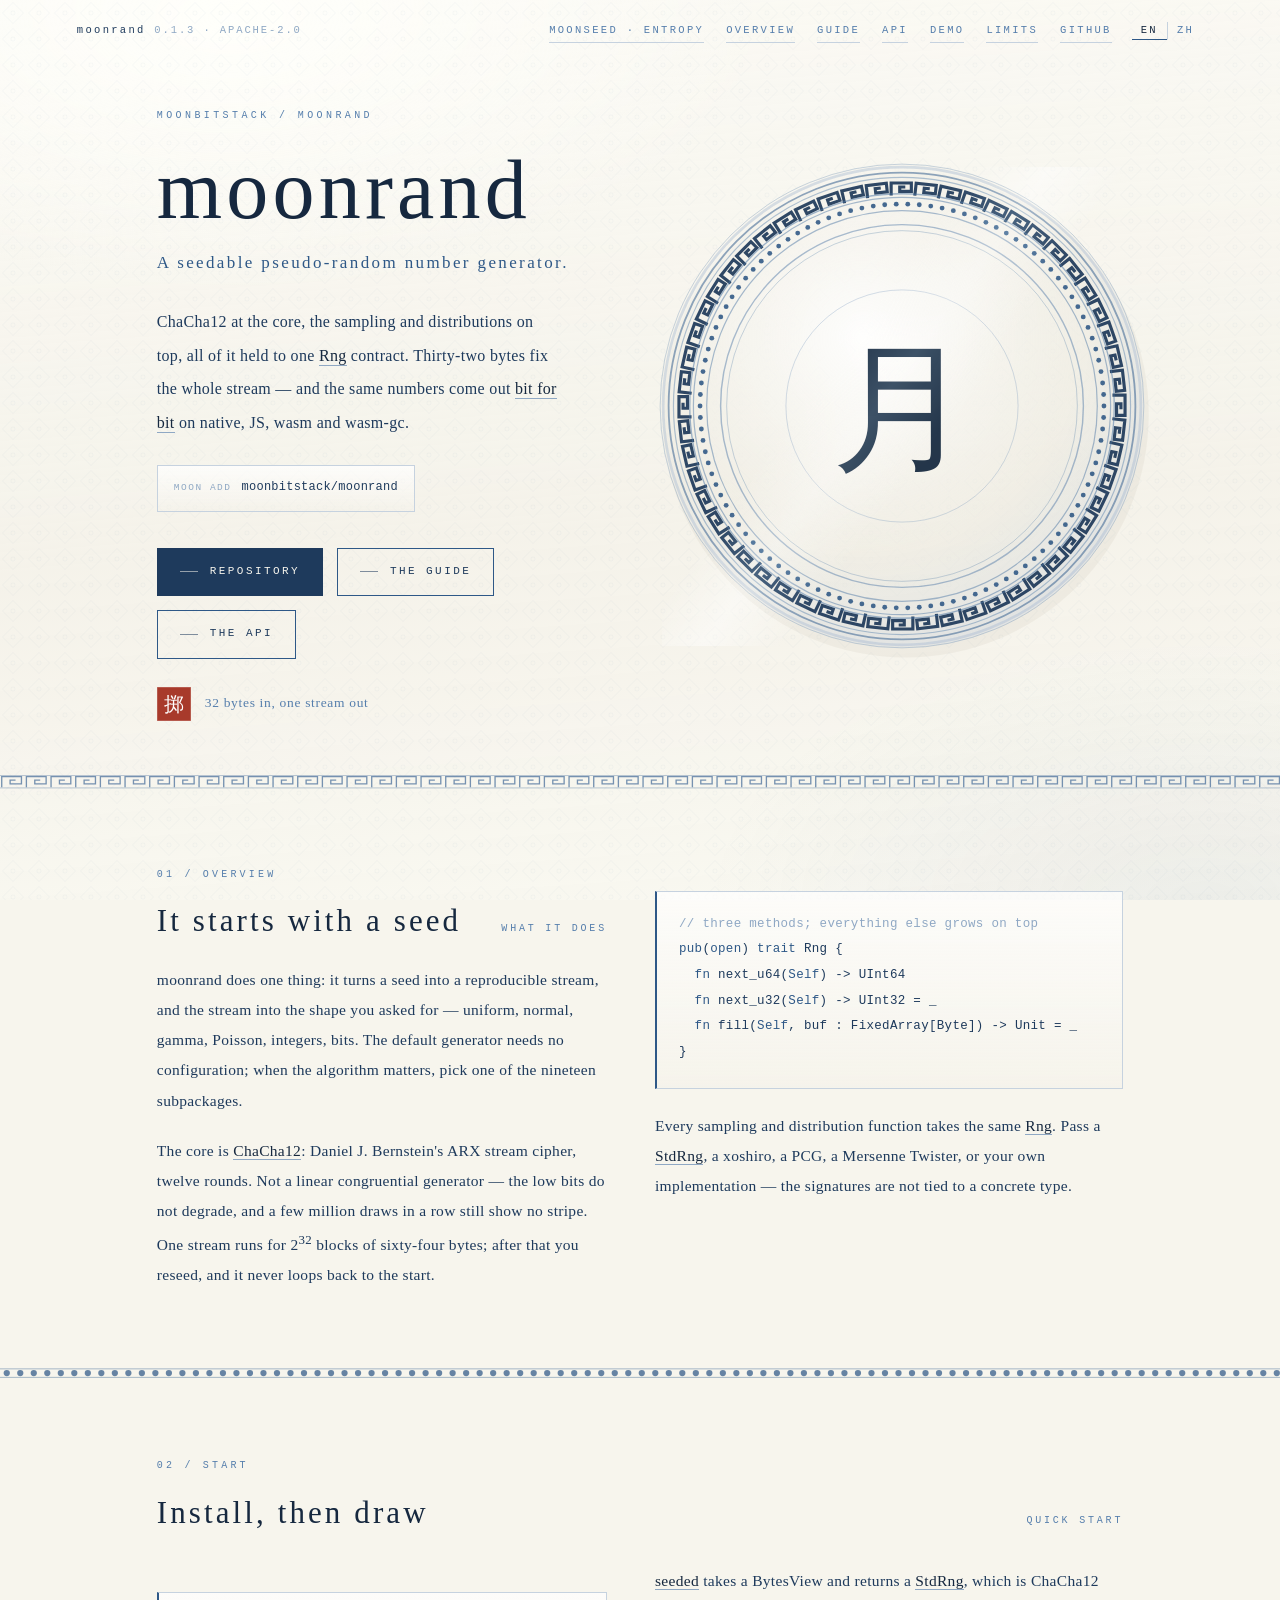
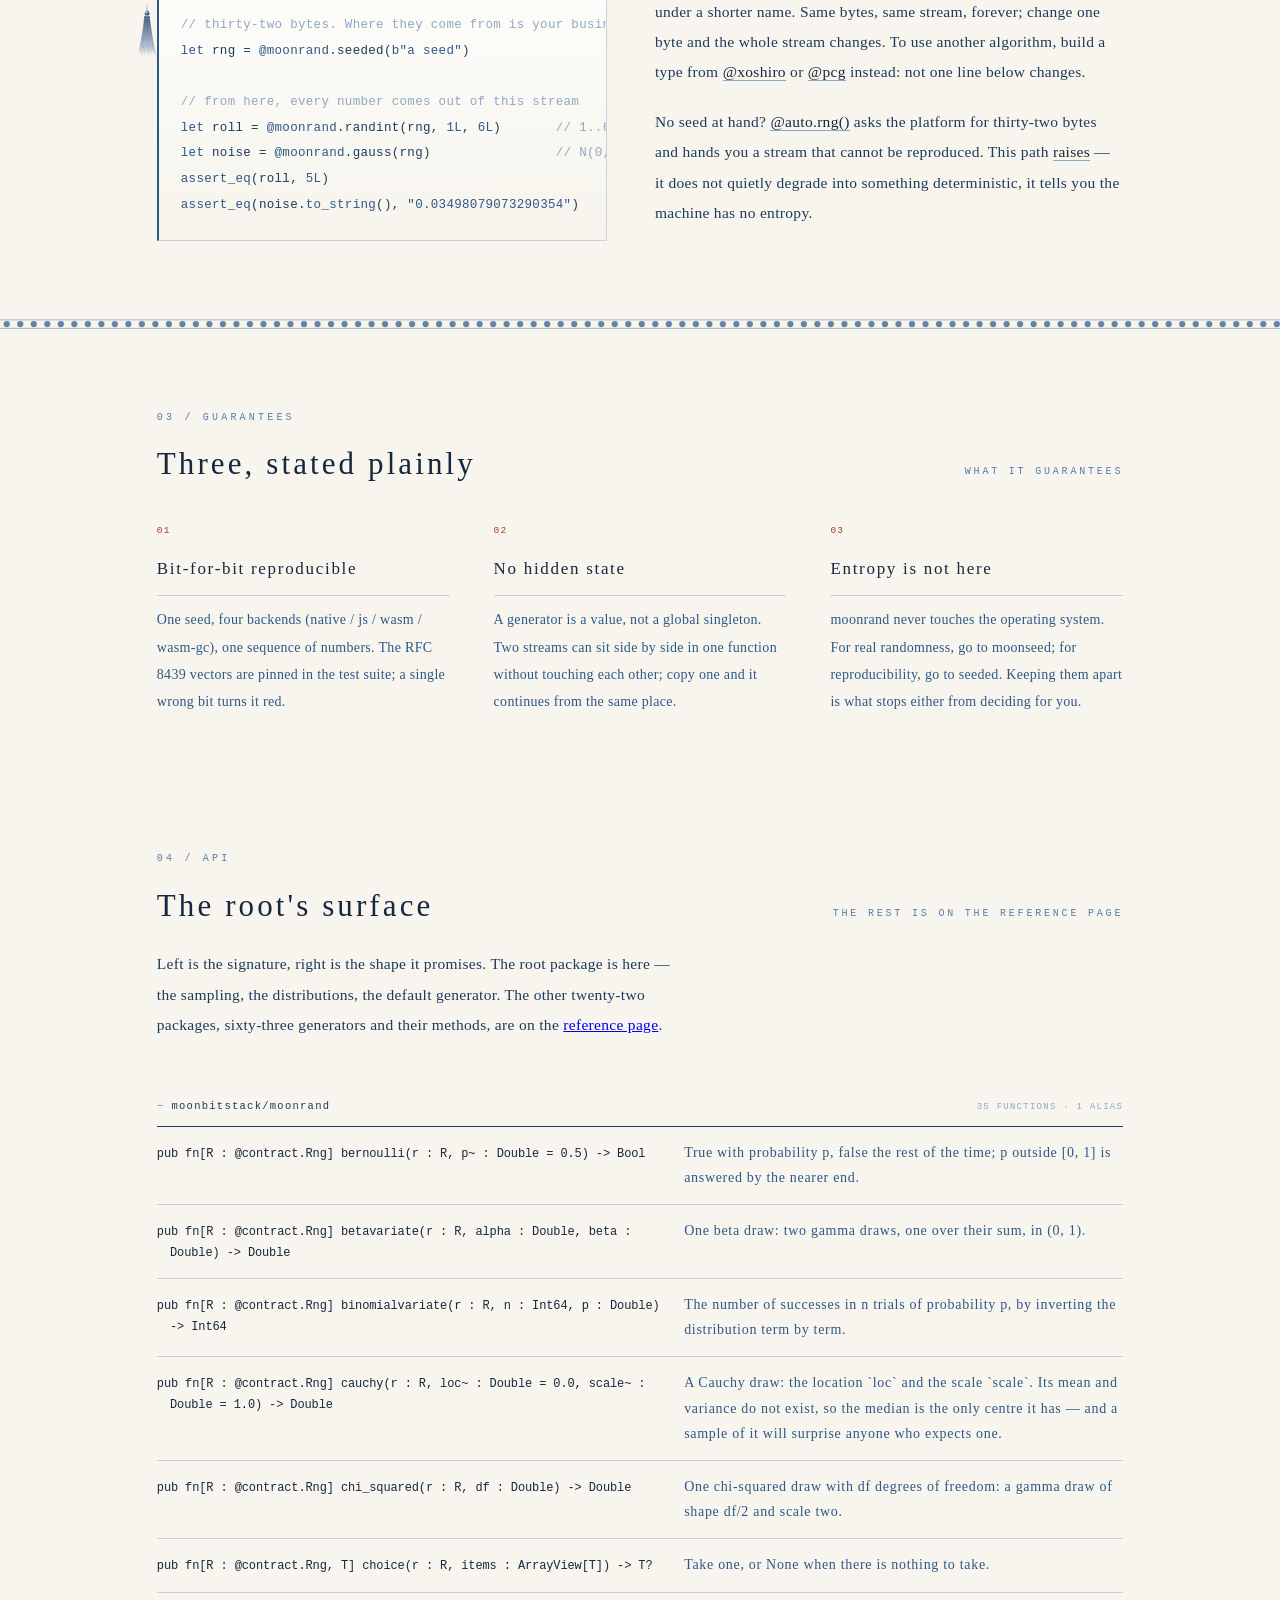
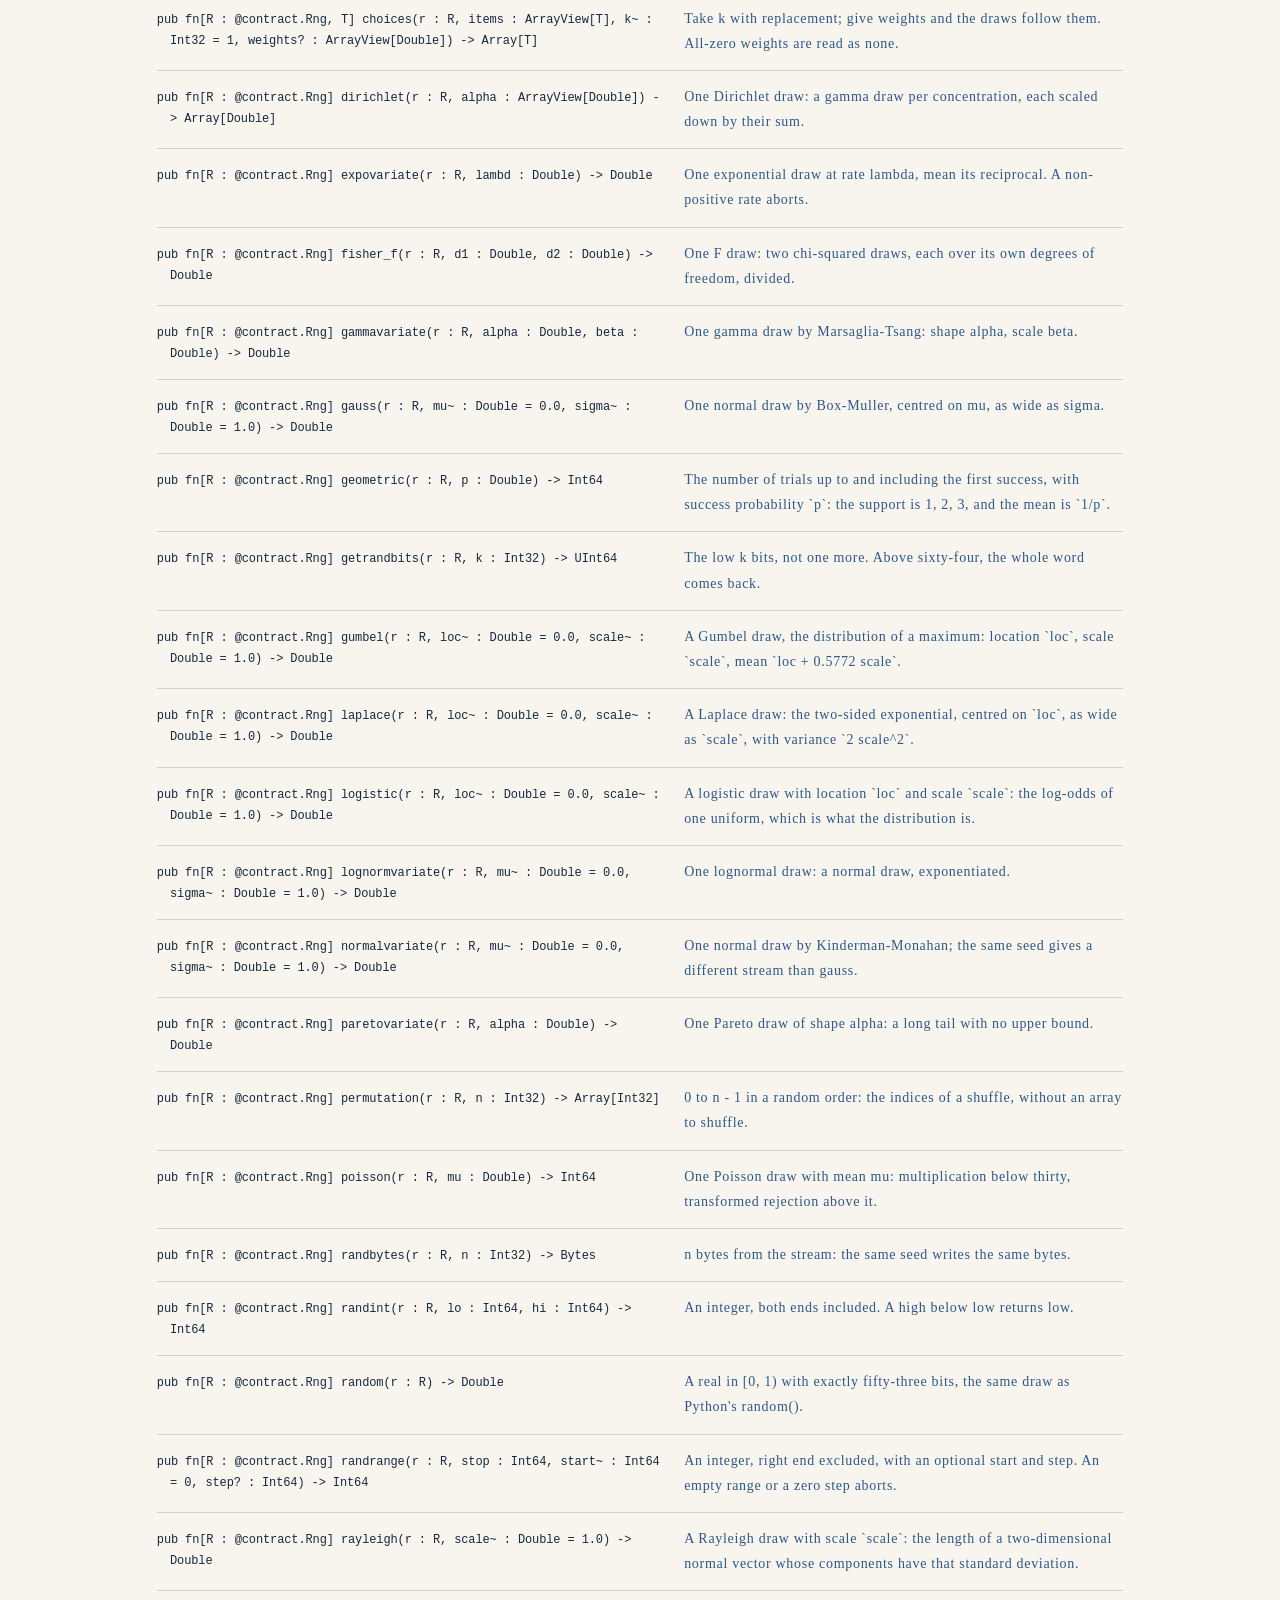
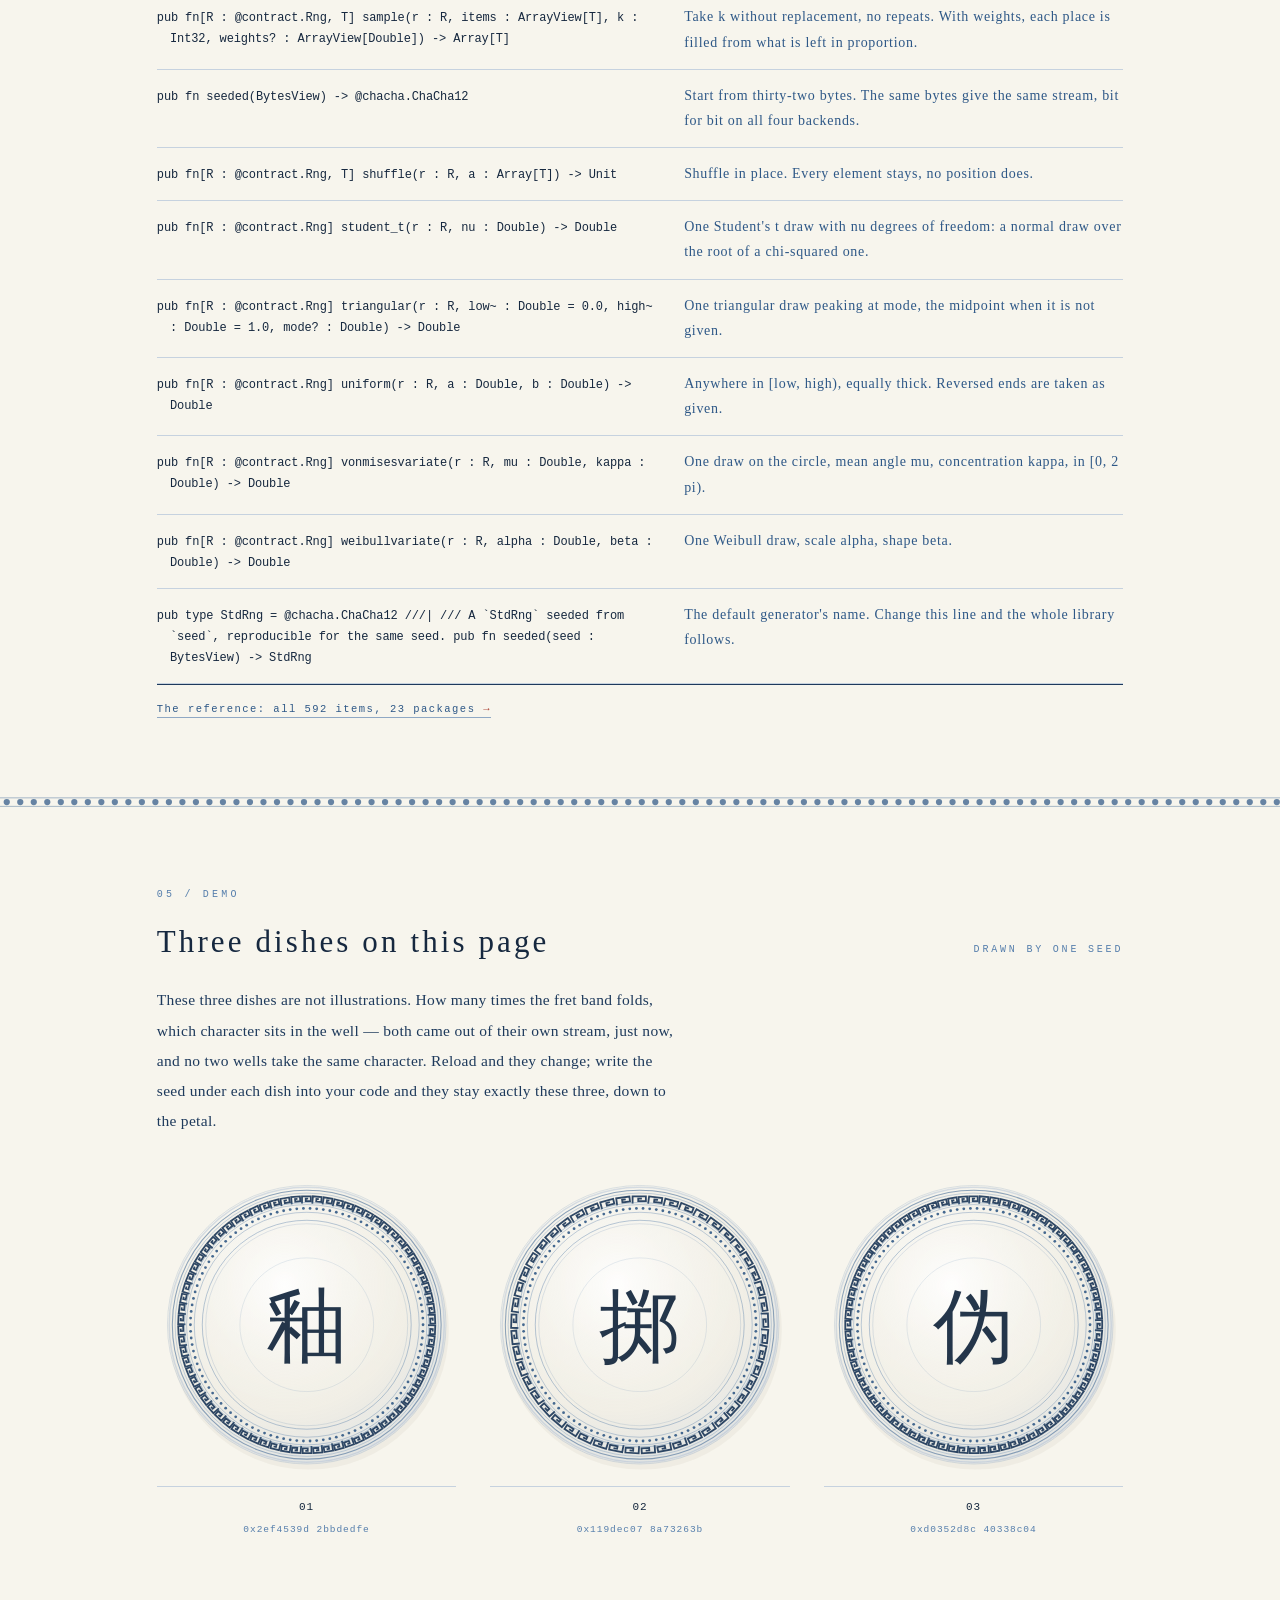
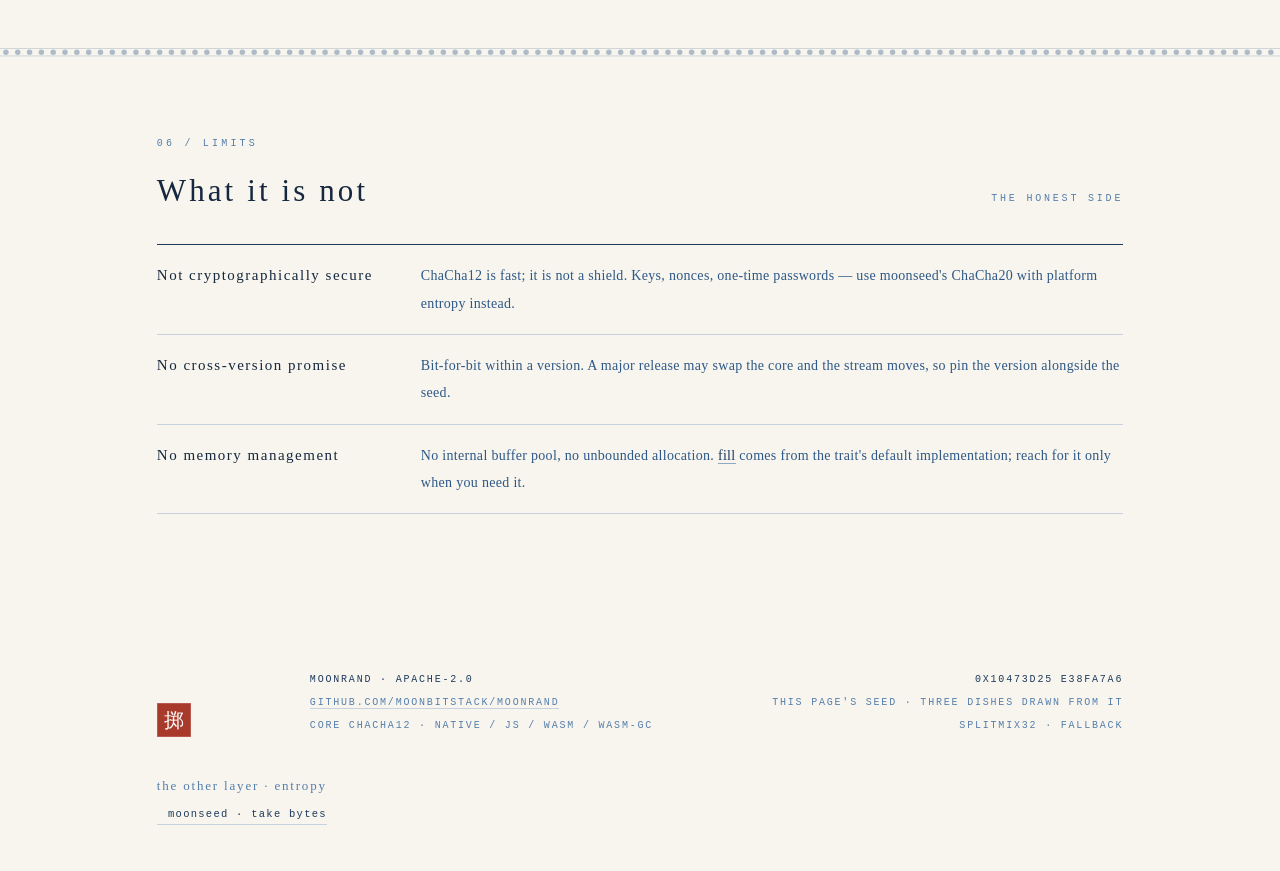
==== commit b73ccabf: "feat(moonrand): the five continuous shapes that were only a line away. `cauchy`, `laplace`, `logisti" ====
--- a/docs/index.html
+++ b/docs/index.html
@@ -174,7 +174,7 @@
       <div class="ins" id="api-table">
         <!-- api:begin -->
         <details class="ins__pkg" open>
-        <summary class="ins__grp"><span>moonbitstack/moonrand</span><i data-zh="函数二十九 · 别名一">29 functions · 1 alias</i></summary>
+        <summary class="ins__grp"><span>moonbitstack/moonrand</span><i data-zh="函数三十五 · 别名一">35 functions · 1 alias</i></summary>
         <div class="ins__rows">
         <div class="ins__row" data-item="bernoulli">
           <div class="ins__sig">pub fn[R : @contract.Rng] bernoulli(r : R, p~ : Double = 0.5) -&gt; Bool</div>
@@ -188,6 +188,14 @@
           <div class="ins__sig">pub fn[R : @contract.Rng] binomialvariate(r : R, n : Int64, p : Double) -&gt; Int64</div>
           <div class="ins__g" data-zh="n 次独立试验里的成功次数，单次成功率为 p。逐项反演，不做近似。">The number of successes in n trials of probability p, by inverting the distribution term by term.</div>
         </div>
+        <div class="ins__row" data-item="cauchy">
+          <div class="ins__sig">pub fn[R : @contract.Rng] cauchy(r : R, loc~ : Double = 0.0, scale~ : Double = 1.0) -&gt; Double</div>
+          <div class="ins__g" data-zh="A Cauchy draw: the location `loc` and the scale `scale`. Its mean and
+variance do not exist, so the median is the only centre it has — and a
+sample of it will surprise anyone who expects one.">A Cauchy draw: the location `loc` and the scale `scale`. Its mean and
+variance do not exist, so the median is the only centre it has — and a
+sample of it will surprise anyone who expects one.</div>
+        </div>
         <div class="ins__row" data-item="chi_squared">
           <div class="ins__sig">pub fn[R : @contract.Rng] chi_squared(r : R, df : Double) -&gt; Double</div>
           <div class="ins__g" data-zh="一次卡方抽样，自由度为 df：形状 df/2、尺度二的伽马抽样。">One chi-squared draw with df degrees of freedom: a gamma draw of shape df/2 and scale two.</div>
@@ -220,10 +228,34 @@
           <div class="ins__sig">pub fn[R : @contract.Rng] gauss(r : R, mu~ : Double = 0.0, sigma~ : Double = 1.0) -&gt; Double</div>
           <div class="ins__g" data-zh="一次正态抽样，Box–Muller 法；均值为 mu，标准差为 sigma。">One normal draw by Box-Muller, centred on mu, as wide as sigma.</div>
         </div>
+        <div class="ins__row" data-item="geometric">
+          <div class="ins__sig">pub fn[R : @contract.Rng] geometric(r : R, p : Double) -&gt; Int64</div>
+          <div class="ins__g" data-zh="The number of trials up to and including the first success, with success
+probability `p`: the support is 1, 2, 3, and the mean is `1/p`.">The number of trials up to and including the first success, with success
+probability `p`: the support is 1, 2, 3, and the mean is `1/p`.</div>
+        </div>
         <div class="ins__row" data-item="getrandbits">
           <div class="ins__sig">pub fn[R : @contract.Rng] getrandbits(r : R, k : Int32) -&gt; UInt64</div>
           <div class="ins__g" data-zh="取低 k 位，不多一位。k 超过 64 时返回整个字。">The low k bits, not one more. Above sixty-four, the whole word comes back.</div>
         </div>
+        <div class="ins__row" data-item="gumbel">
+          <div class="ins__sig">pub fn[R : @contract.Rng] gumbel(r : R, loc~ : Double = 0.0, scale~ : Double = 1.0) -&gt; Double</div>
+          <div class="ins__g" data-zh="A Gumbel draw, the distribution of a maximum: location `loc`, scale
+`scale`, mean `loc + 0.5772 scale`.">A Gumbel draw, the distribution of a maximum: location `loc`, scale
+`scale`, mean `loc + 0.5772 scale`.</div>
+        </div>
+        <div class="ins__row" data-item="laplace">
+          <div class="ins__sig">pub fn[R : @contract.Rng] laplace(r : R, loc~ : Double = 0.0, scale~ : Double = 1.0) -&gt; Double</div>
+          <div class="ins__g" data-zh="A Laplace draw: the two-sided exponential, centred on `loc`, as wide as
+`scale`, with variance `2 scale^2`.">A Laplace draw: the two-sided exponential, centred on `loc`, as wide as
+`scale`, with variance `2 scale^2`.</div>
+        </div>
+        <div class="ins__row" data-item="logistic">
+          <div class="ins__sig">pub fn[R : @contract.Rng] logistic(r : R, loc~ : Double = 0.0, scale~ : Double = 1.0) -&gt; Double</div>
+          <div class="ins__g" data-zh="A logistic draw with location `loc` and scale `scale`: the log-odds of one
+uniform, which is what the distribution is.">A logistic draw with location `loc` and scale `scale`: the log-odds of one
+uniform, which is what the distribution is.</div>
+        </div>
         <div class="ins__row" data-item="lognormvariate">
           <div class="ins__sig">pub fn[R : @contract.Rng] lognormvariate(r : R, mu~ : Double = 0.0, sigma~ : Double = 1.0) -&gt; Double</div>
           <div class="ins__g" data-zh="一次对数正态抽样：先取正态，再取指数。">One lognormal draw: a normal draw, exponentiated.</div>
@@ -260,6 +292,12 @@
           <div class="ins__sig">pub fn[R : @contract.Rng] randrange(r : R, stop : Int64, start~ : Int64 = 0, step? : Int64) -&gt; Int64</div>
           <div class="ins__g" data-zh="左闭右开的整数，起点和步长可选。范围为空或步长为零则中止。">An integer, right end excluded, with an optional start and step. An empty range or a zero step aborts.</div>
         </div>
+        <div class="ins__row" data-item="rayleigh">
+          <div class="ins__sig">pub fn[R : @contract.Rng] rayleigh(r : R, scale~ : Double = 1.0) -&gt; Double</div>
+          <div class="ins__g" data-zh="A Rayleigh draw with scale `scale`: the length of a two-dimensional normal
+vector whose components have that standard deviation.">A Rayleigh draw with scale `scale`: the length of a two-dimensional normal
+vector whose components have that standard deviation.</div>
+        </div>
         <div class="ins__row" data-item="sample">
           <div class="ins__sig">pub fn[R : @contract.Rng, T] sample(r : R, items : ArrayView[T], k : Int32, weights? : ArrayView[Double]) -&gt; Array[T]</div>
           <div class="ins__g" data-zh="不放回地抽 k 个，互不重复。给了权重就按剩余元素的比例逐个占位。">Take k without replacement, no repeats. With weights, each place is filled from what is left in proportion.</div>
@@ -298,7 +336,7 @@
         </div>
         </div>
         </details>
-        <p class="ins__foot"><a href="api.html" data-zh="参考页 · 全部 586 项，23 个包">The reference: all 586 items, 23 packages</a></p>
+        <p class="ins__foot"><a href="api.html" data-zh="参考页 · 全部 592 项，23 个包">The reference: all 592 items, 23 packages</a></p>
         <!-- api:end -->
       </div>
     </div>
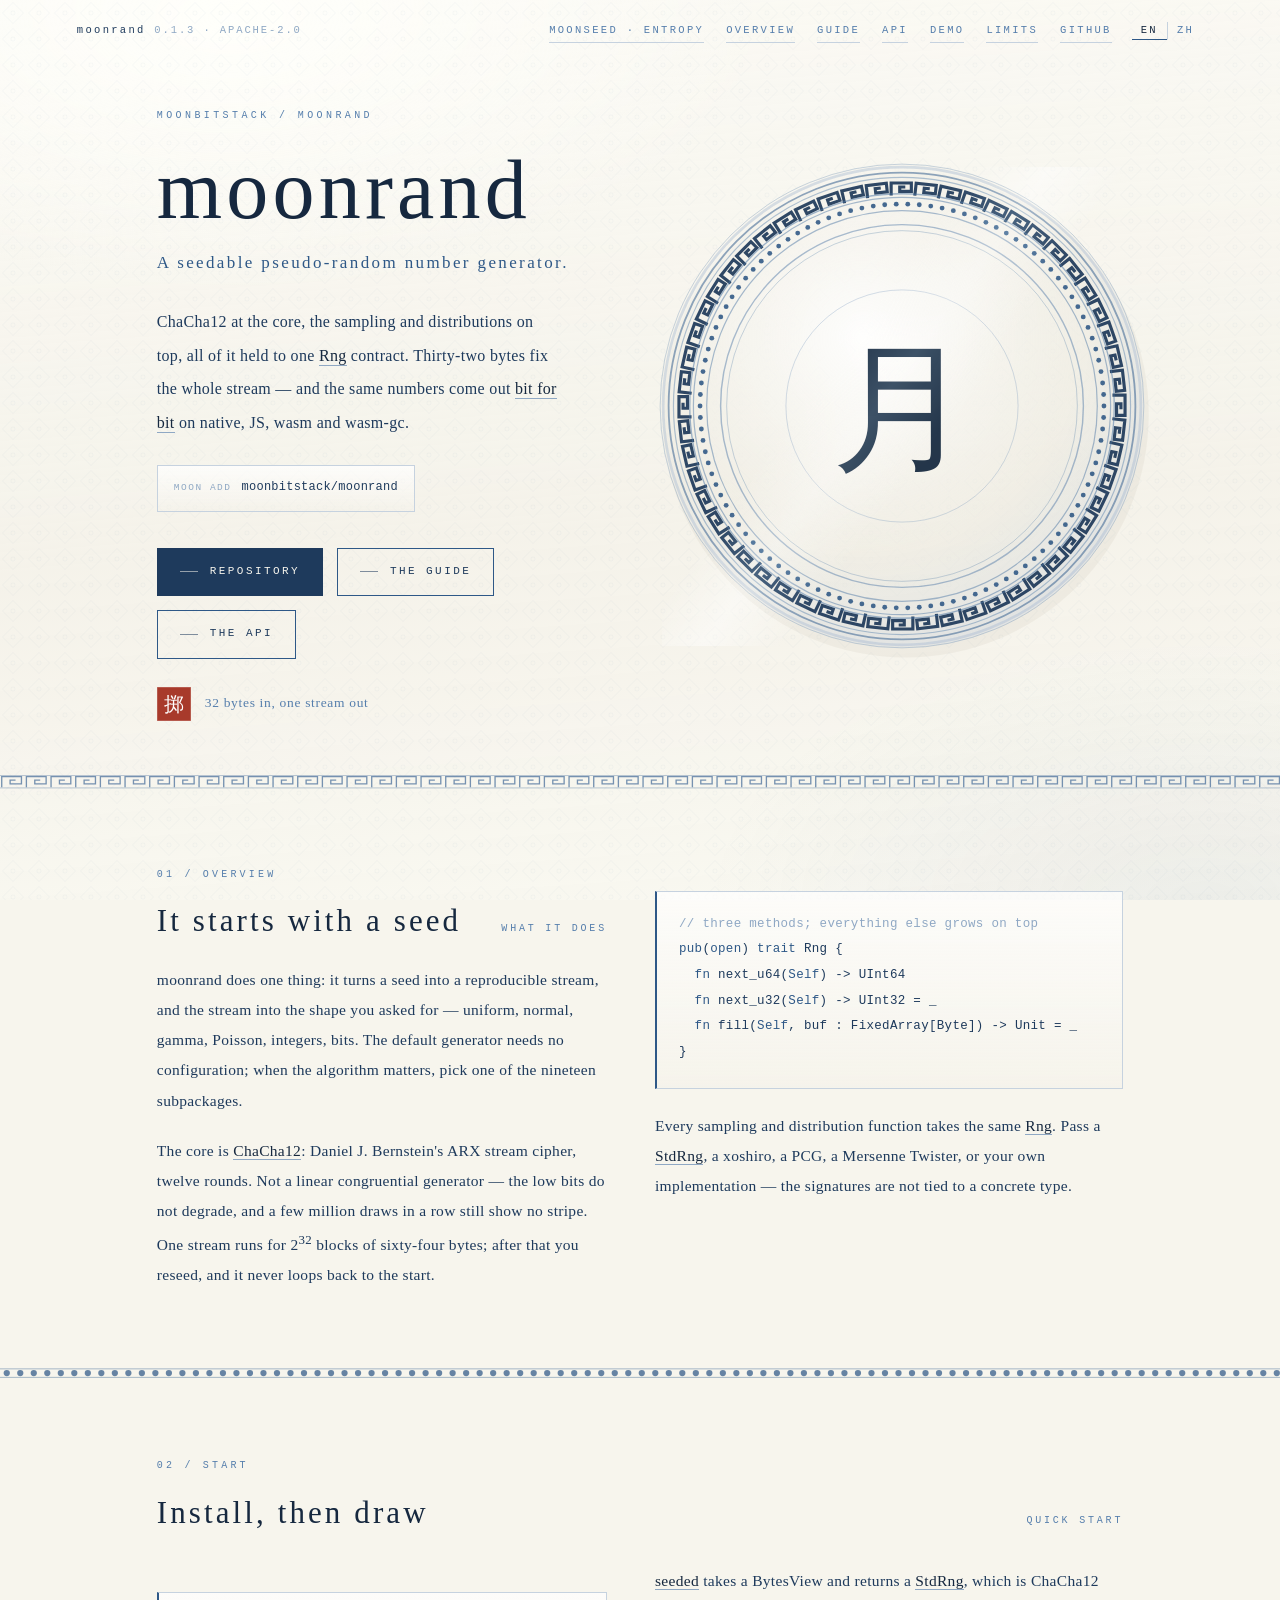
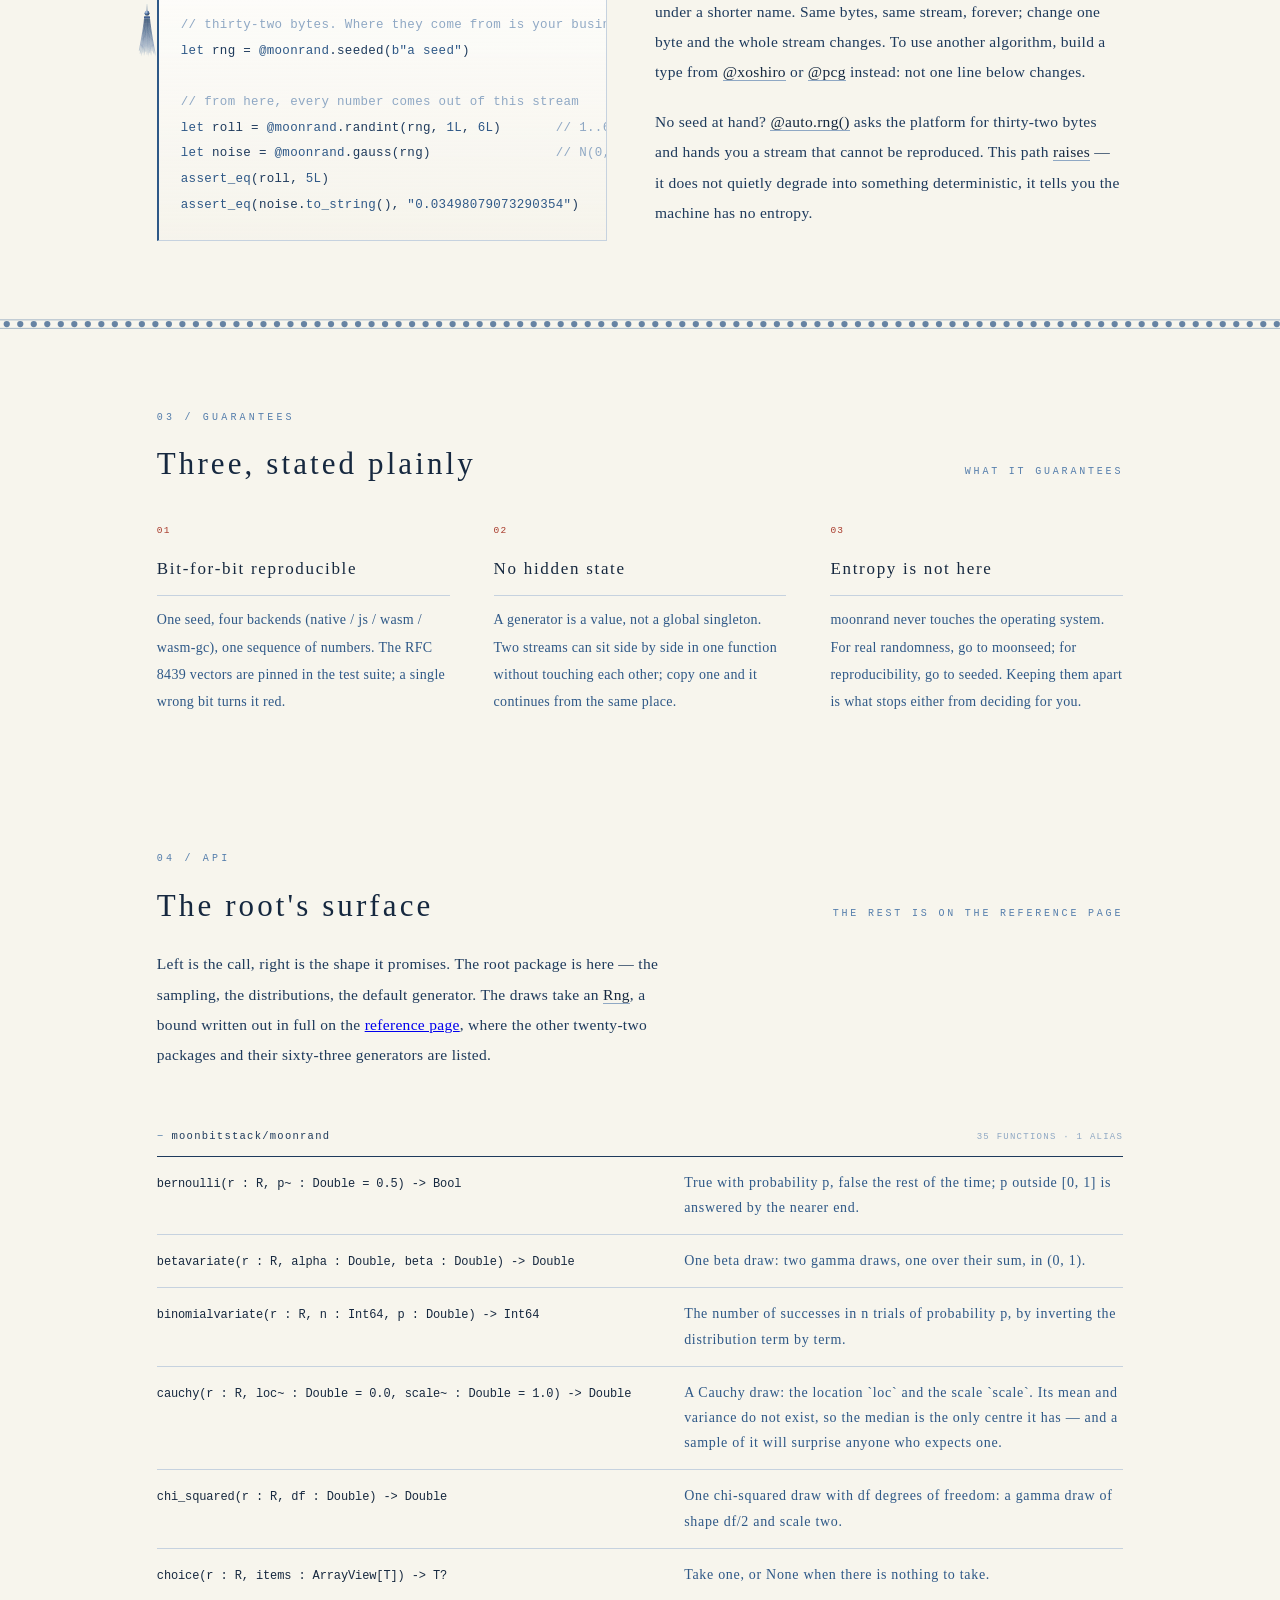
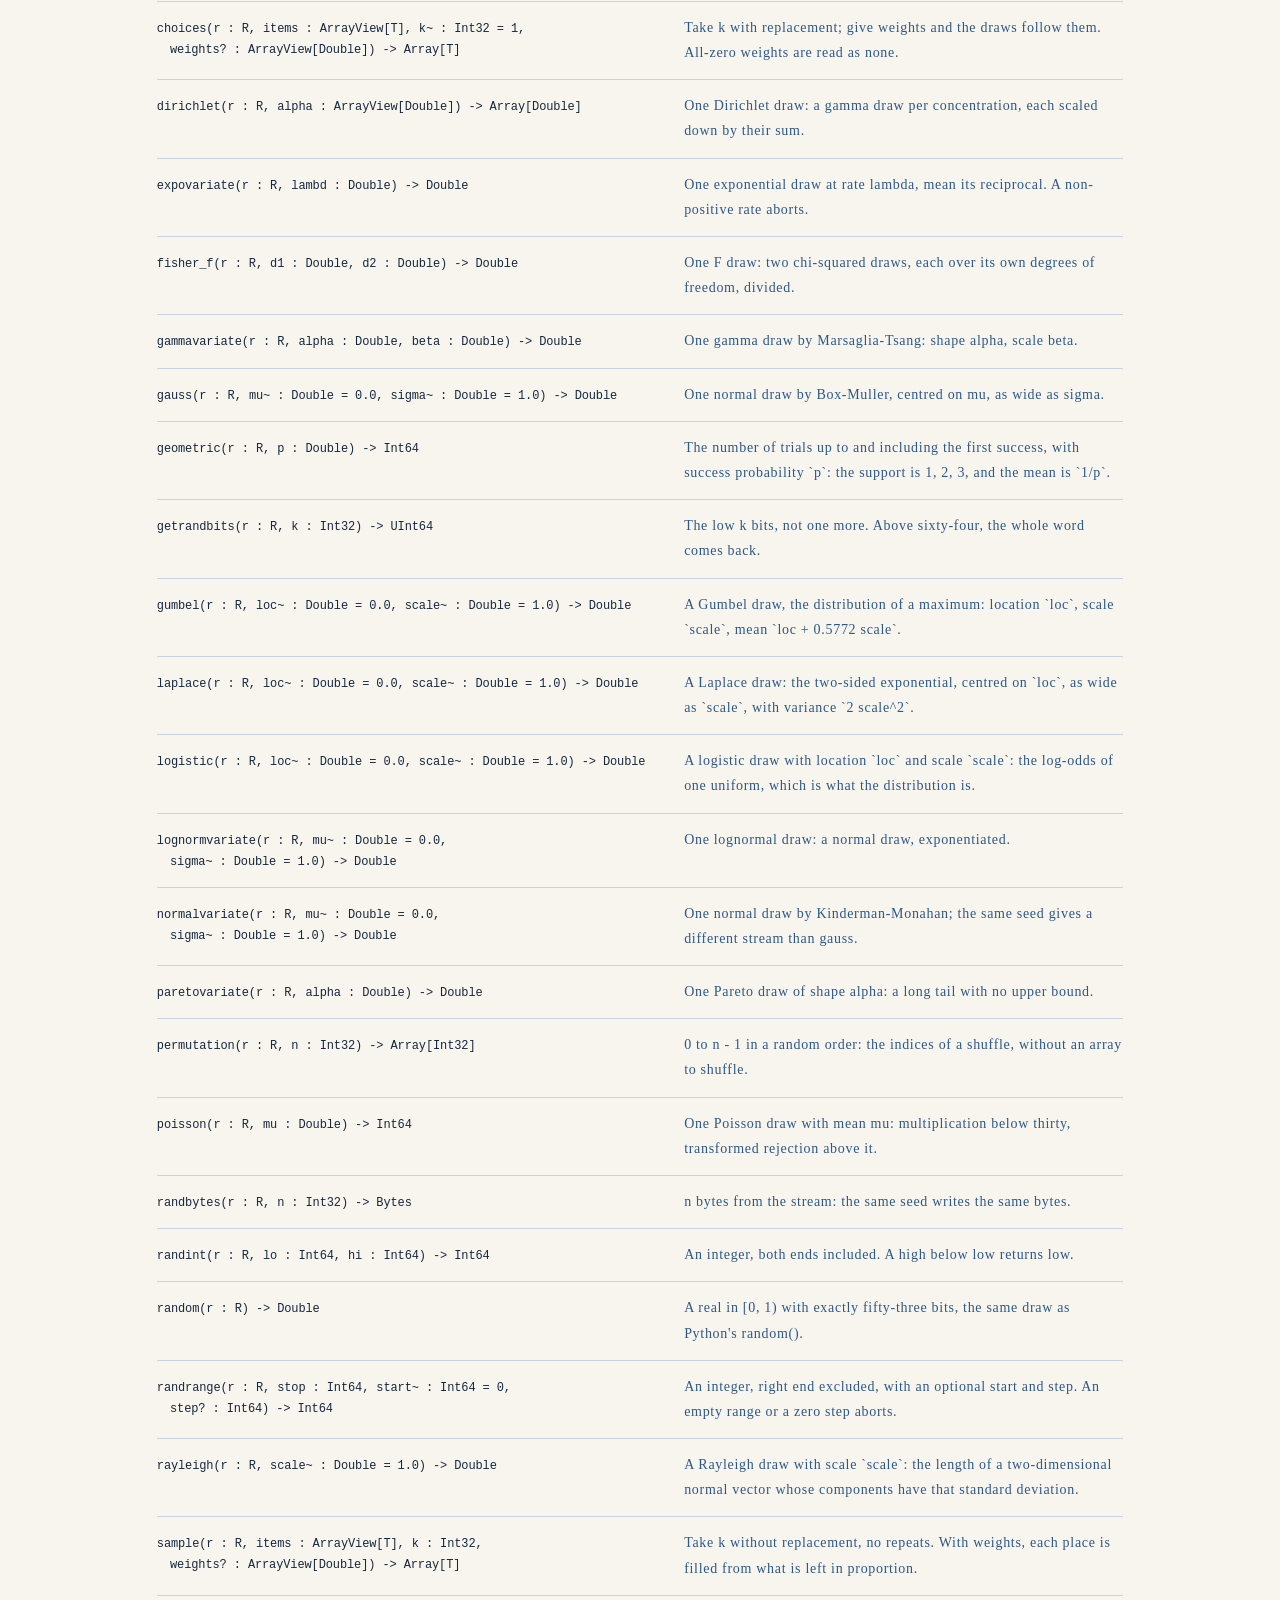
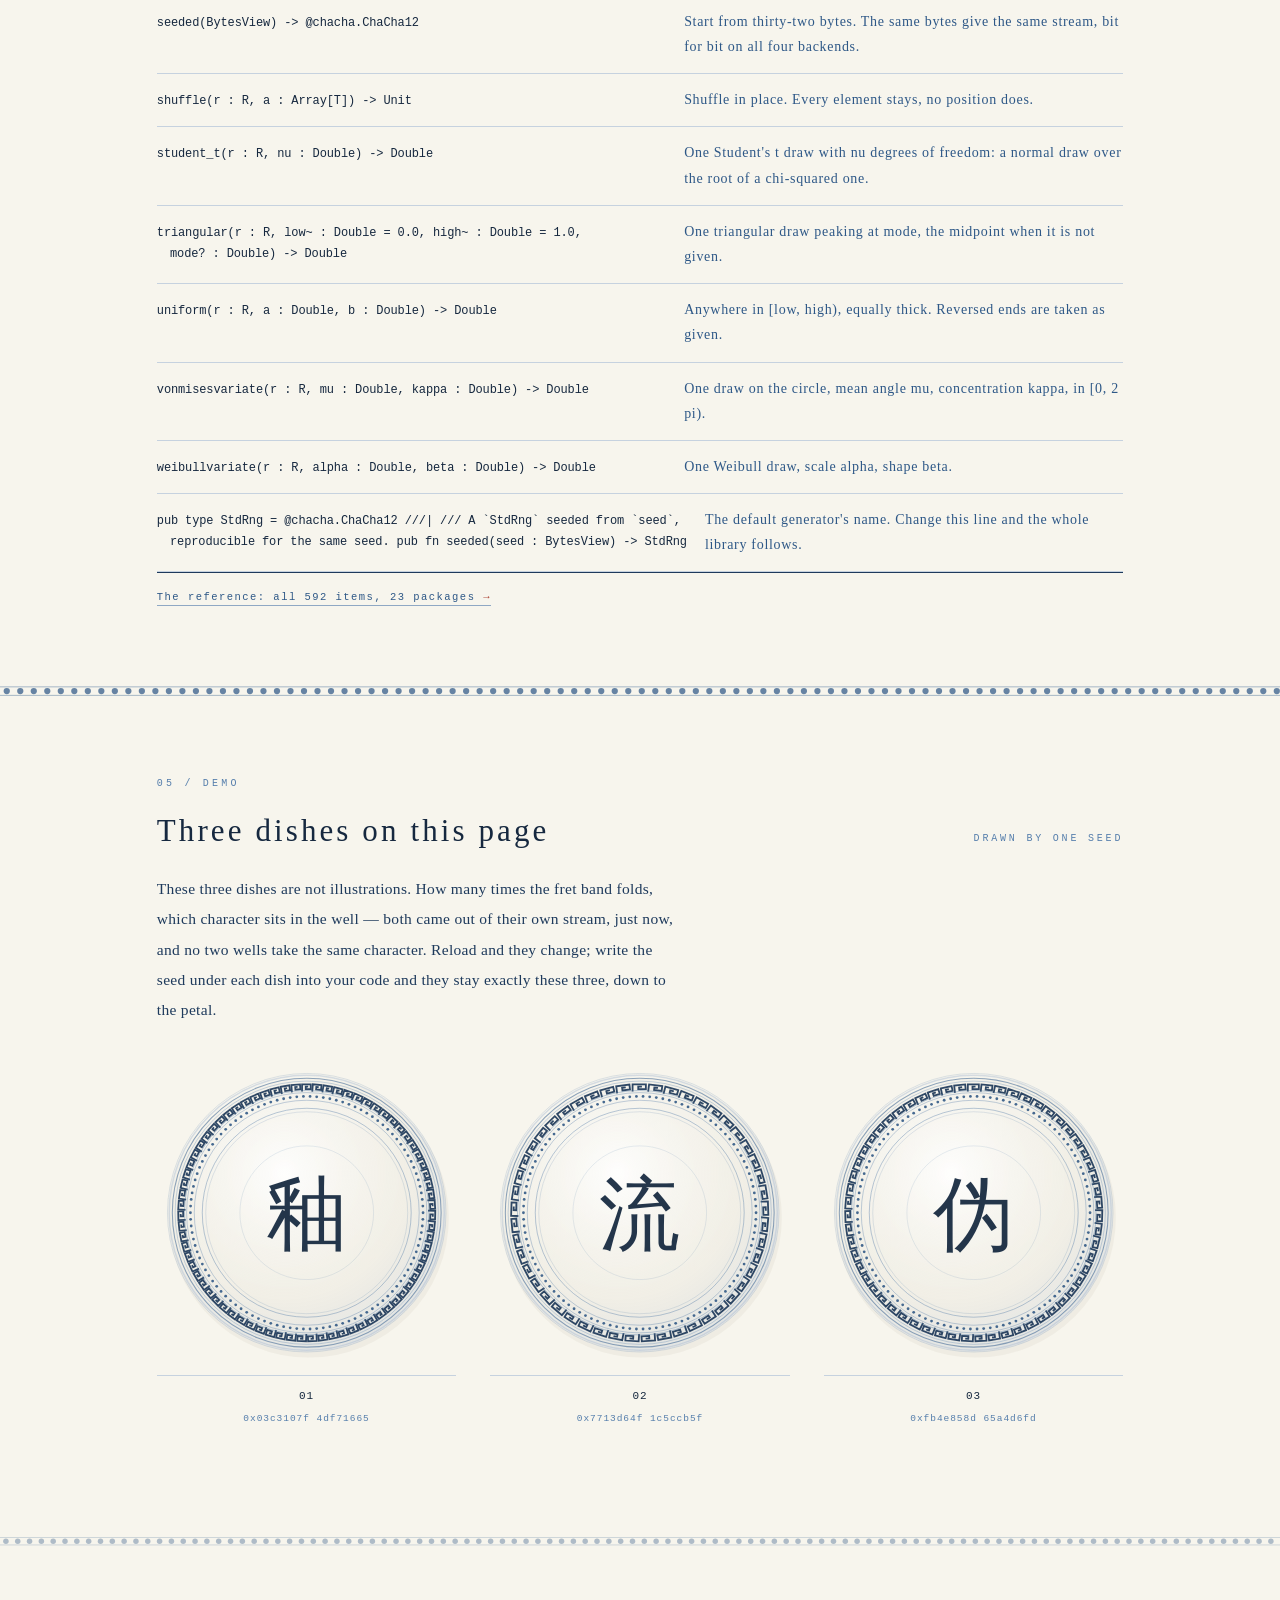
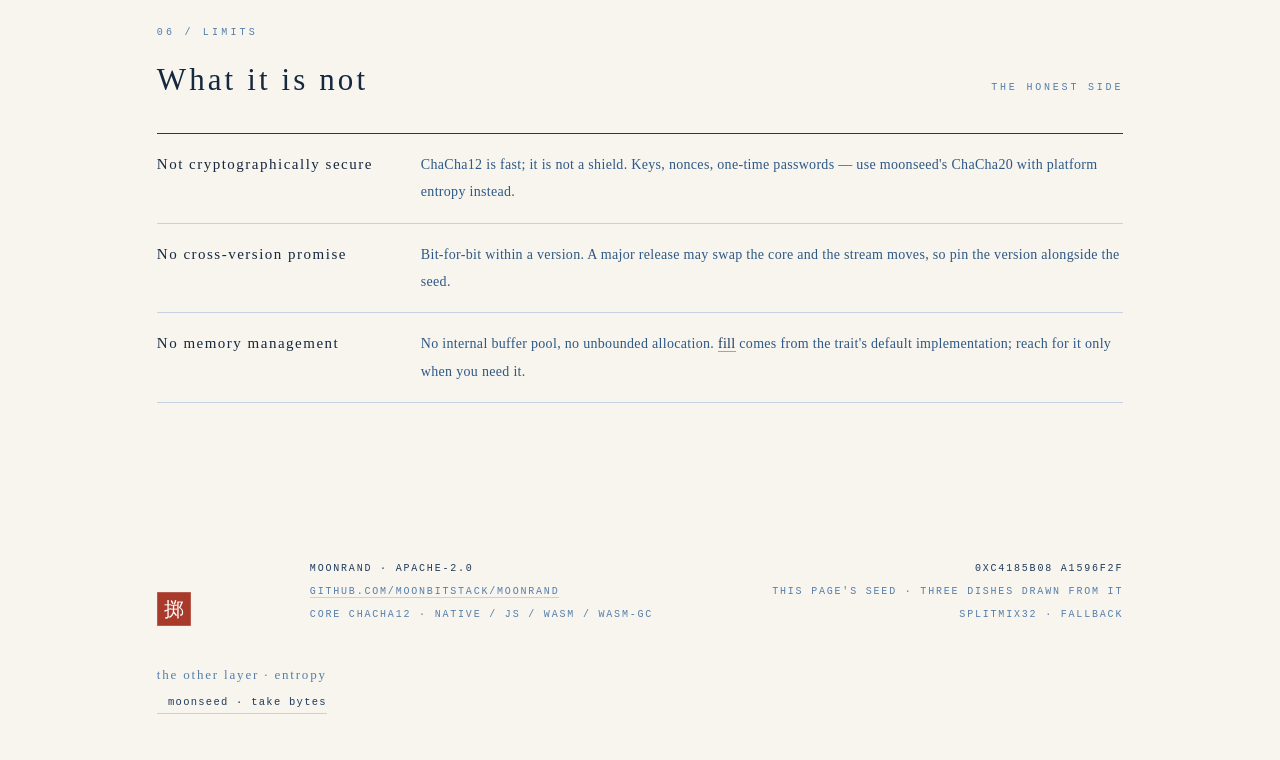
==== commit c260e4d0: "docs(moonrand): give the two new pages the house's ornament and its manners. **The band.** The home " ====
--- a/docs/index.html
+++ b/docs/index.html
@@ -166,10 +166,11 @@
     <div class="wrap">
       <p class="kicker" data-zh="四 · 接口">04 / api</p>
       <h2 data-zh="根包的接口&lt;small&gt;其余在参考页&lt;/small&gt;">The root's surface<small>the rest is on the reference page</small></h2>
-      <p class="prose" data-zh="左边是签名，右边是它给出的承诺。这里只列根包：取样、分布、默认生成器。其余二十二个包，六十三个生成器与它们的方法，都在&lt;a href=&quot;api.html&quot;&gt;参考页&lt;/a&gt;上。">
-        Left is the signature, right is the shape it promises. The root package is here — the
-        sampling, the distributions, the default generator. The other twenty-two packages, sixty-three
-        generators and their methods, are on the <a href="api.html">reference page</a>.
+      <p class="prose" data-zh="左边是怎么调它，右边是它给出的承诺。这里只列根包：取样、分布、默认生成器。取样与分布都收一个 &lt;em&gt;Rng&lt;/em&gt;，那一个约束在&lt;a href=&quot;api.html&quot;&gt;参考页&lt;/a&gt;上写全，其余二十二个包与六十三个生成器也在那里。">
+        Left is the call, right is the shape it promises. The root package is here — the sampling,
+        the distributions, the default generator. The draws take an <em>Rng</em>, a bound written
+        out in full on the <a href="api.html">reference page</a>, where the other twenty-two
+        packages and their sixty-three generators are listed.
       </p>
       <div class="ins" id="api-table">
         <!-- api:begin -->
@@ -177,19 +178,19 @@
         <summary class="ins__grp"><span>moonbitstack/moonrand</span><i data-zh="函数三十五 · 别名一">35 functions · 1 alias</i></summary>
         <div class="ins__rows">
         <div class="ins__row" data-item="bernoulli">
-          <div class="ins__sig">pub fn[R : @contract.Rng] bernoulli(r : R, p~ : Double = 0.5) -&gt; Bool</div>
+          <div class="ins__sig"><span class="nw">bernoulli(r : R</span><wbr>, <span class="nw">p~ : Double = 0.5) -&gt; Bool</span></div>
           <div class="ins__g" data-zh="以 p 的概率为真，其余为假；p 超出 [0, 1] 时按近的那一端答。">True with probability p, false the rest of the time; p outside [0, 1] is answered by the nearer end.</div>
         </div>
         <div class="ins__row" data-item="betavariate">
-          <div class="ins__sig">pub fn[R : @contract.Rng] betavariate(r : R, alpha : Double, beta : Double) -&gt; Double</div>
+          <div class="ins__sig"><span class="nw">betavariate(r : R</span><wbr>, <span class="nw">alpha : Double</span><wbr>, <span class="nw">beta : Double) -&gt; Double</span></div>
           <div class="ins__g" data-zh="一次贝塔抽样：两个伽马相除，结果落在 (0, 1)。">One beta draw: two gamma draws, one over their sum, in (0, 1).</div>
         </div>
         <div class="ins__row" data-item="binomialvariate">
-          <div class="ins__sig">pub fn[R : @contract.Rng] binomialvariate(r : R, n : Int64, p : Double) -&gt; Int64</div>
+          <div class="ins__sig"><span class="nw">binomialvariate(r : R</span><wbr>, <span class="nw">n : Int64</span><wbr>, <span class="nw">p : Double) -&gt; Int64</span></div>
           <div class="ins__g" data-zh="n 次独立试验里的成功次数，单次成功率为 p。逐项反演，不做近似。">The number of successes in n trials of probability p, by inverting the distribution term by term.</div>
         </div>
         <div class="ins__row" data-item="cauchy">
-          <div class="ins__sig">pub fn[R : @contract.Rng] cauchy(r : R, loc~ : Double = 0.0, scale~ : Double = 1.0) -&gt; Double</div>
+          <div class="ins__sig"><span class="nw">cauchy(r : R</span><wbr>, <span class="nw">loc~ : Double = 0.0</span><wbr>, <span class="nw">scale~ : Double = 1.0) -&gt; Double</span></div>
           <div class="ins__g" data-zh="A Cauchy draw: the location `loc` and the scale `scale`. Its mean and
 variance do not exist, so the median is the only centre it has — and a
 sample of it will surprise anyone who expects one.">A Cauchy draw: the location `loc` and the scale `scale`. Its mean and
@@ -197,141 +198,141 @@
 sample of it will surprise anyone who expects one.</div>
         </div>
         <div class="ins__row" data-item="chi_squared">
-          <div class="ins__sig">pub fn[R : @contract.Rng] chi_squared(r : R, df : Double) -&gt; Double</div>
+          <div class="ins__sig"><span class="nw">chi_squared(r : R</span><wbr>, <span class="nw">df : Double) -&gt; Double</span></div>
           <div class="ins__g" data-zh="一次卡方抽样，自由度为 df：形状 df/2、尺度二的伽马抽样。">One chi-squared draw with df degrees of freedom: a gamma draw of shape df/2 and scale two.</div>
         </div>
         <div class="ins__row" data-item="choice">
-          <div class="ins__sig">pub fn[R : @contract.Rng, T] choice(r : R, items : ArrayView[T]) -&gt; T?</div>
+          <div class="ins__sig"><span class="nw">choice(r : R</span><wbr>, <span class="nw">items : ArrayView[T]) -&gt; T?</span></div>
           <div class="ins__g" data-zh="从中抽一个；数组为空则返回 None，不凭空造一个。">Take one, or None when there is nothing to take.</div>
         </div>
         <div class="ins__row" data-item="choices">
-          <div class="ins__sig">pub fn[R : @contract.Rng, T] choices(r : R, items : ArrayView[T], k~ : Int32 = 1, weights? : ArrayView[Double]) -&gt; Array[T]</div>
+          <div class="ins__sig"><span class="nw">choices(r : R</span><wbr>, <span class="nw">items : ArrayView[T]</span><wbr>, <span class="nw">k~ : Int32 = 1</span><wbr>, <span class="nw">weights? : ArrayView[Double]) -&gt; Array[T]</span></div>
           <div class="ins__g" data-zh="有放回地抽 k 次；给了权重就按权重抽，权重全为零视同未给。">Take k with replacement; give weights and the draws follow them. All-zero weights are read as none.</div>
         </div>
         <div class="ins__row" data-item="dirichlet">
-          <div class="ins__sig">pub fn[R : @contract.Rng] dirichlet(r : R, alpha : ArrayView[Double]) -&gt; Array[Double]</div>
+          <div class="ins__sig"><span class="nw">dirichlet(r : R</span><wbr>, <span class="nw">alpha : ArrayView[Double]) -&gt; Array[Double]</span></div>
           <div class="ins__g" data-zh="一次狄利克雷抽样：每个浓度取一个伽马，再按总和归一。">One Dirichlet draw: a gamma draw per concentration, each scaled down by their sum.</div>
         </div>
         <div class="ins__row" data-item="expovariate">
-          <div class="ins__sig">pub fn[R : @contract.Rng] expovariate(r : R, lambd : Double) -&gt; Double</div>
+          <div class="ins__sig"><span class="nw">expovariate(r : R</span><wbr>, <span class="nw">lambd : Double) -&gt; Double</span></div>
           <div class="ins__g" data-zh="一次指数抽样，比率为 lambda，均值为其倒数。lambda 不为正时中止。">One exponential draw at rate lambda, mean its reciprocal. A non-positive rate aborts.</div>
         </div>
         <div class="ins__row" data-item="fisher_f">
-          <div class="ins__sig">pub fn[R : @contract.Rng] fisher_f(r : R, d1 : Double, d2 : Double) -&gt; Double</div>
+          <div class="ins__sig"><span class="nw">fisher_f(r : R</span><wbr>, <span class="nw">d1 : Double</span><wbr>, <span class="nw">d2 : Double) -&gt; Double</span></div>
           <div class="ins__g" data-zh="一次 F 抽样：两个卡方各除以自己的自由度，再相除。">One F draw: two chi-squared draws, each over its own degrees of freedom, divided.</div>
         </div>
         <div class="ins__row" data-item="gammavariate">
-          <div class="ins__sig">pub fn[R : @contract.Rng] gammavariate(r : R, alpha : Double, beta : Double) -&gt; Double</div>
+          <div class="ins__sig"><span class="nw">gammavariate(r : R</span><wbr>, <span class="nw">alpha : Double</span><wbr>, <span class="nw">beta : Double) -&gt; Double</span></div>
           <div class="ins__g" data-zh="一次伽马抽样，Marsaglia–Tsang 法；形状为 alpha，尺度为 beta。">One gamma draw by Marsaglia-Tsang: shape alpha, scale beta.</div>
         </div>
         <div class="ins__row" data-item="gauss">
-          <div class="ins__sig">pub fn[R : @contract.Rng] gauss(r : R, mu~ : Double = 0.0, sigma~ : Double = 1.0) -&gt; Double</div>
+          <div class="ins__sig"><span class="nw">gauss(r : R</span><wbr>, <span class="nw">mu~ : Double = 0.0</span><wbr>, <span class="nw">sigma~ : Double = 1.0) -&gt; Double</span></div>
           <div class="ins__g" data-zh="一次正态抽样，Box–Muller 法；均值为 mu，标准差为 sigma。">One normal draw by Box-Muller, centred on mu, as wide as sigma.</div>
         </div>
         <div class="ins__row" data-item="geometric">
-          <div class="ins__sig">pub fn[R : @contract.Rng] geometric(r : R, p : Double) -&gt; Int64</div>
+          <div class="ins__sig"><span class="nw">geometric(r : R</span><wbr>, <span class="nw">p : Double) -&gt; Int64</span></div>
           <div class="ins__g" data-zh="The number of trials up to and including the first success, with success
 probability `p`: the support is 1, 2, 3, and the mean is `1/p`.">The number of trials up to and including the first success, with success
 probability `p`: the support is 1, 2, 3, and the mean is `1/p`.</div>
         </div>
         <div class="ins__row" data-item="getrandbits">
-          <div class="ins__sig">pub fn[R : @contract.Rng] getrandbits(r : R, k : Int32) -&gt; UInt64</div>
+          <div class="ins__sig"><span class="nw">getrandbits(r : R</span><wbr>, <span class="nw">k : Int32) -&gt; UInt64</span></div>
           <div class="ins__g" data-zh="取低 k 位，不多一位。k 超过 64 时返回整个字。">The low k bits, not one more. Above sixty-four, the whole word comes back.</div>
         </div>
         <div class="ins__row" data-item="gumbel">
-          <div class="ins__sig">pub fn[R : @contract.Rng] gumbel(r : R, loc~ : Double = 0.0, scale~ : Double = 1.0) -&gt; Double</div>
+          <div class="ins__sig"><span class="nw">gumbel(r : R</span><wbr>, <span class="nw">loc~ : Double = 0.0</span><wbr>, <span class="nw">scale~ : Double = 1.0) -&gt; Double</span></div>
           <div class="ins__g" data-zh="A Gumbel draw, the distribution of a maximum: location `loc`, scale
 `scale`, mean `loc + 0.5772 scale`.">A Gumbel draw, the distribution of a maximum: location `loc`, scale
 `scale`, mean `loc + 0.5772 scale`.</div>
         </div>
         <div class="ins__row" data-item="laplace">
-          <div class="ins__sig">pub fn[R : @contract.Rng] laplace(r : R, loc~ : Double = 0.0, scale~ : Double = 1.0) -&gt; Double</div>
+          <div class="ins__sig"><span class="nw">laplace(r : R</span><wbr>, <span class="nw">loc~ : Double = 0.0</span><wbr>, <span class="nw">scale~ : Double = 1.0) -&gt; Double</span></div>
           <div class="ins__g" data-zh="A Laplace draw: the two-sided exponential, centred on `loc`, as wide as
 `scale`, with variance `2 scale^2`.">A Laplace draw: the two-sided exponential, centred on `loc`, as wide as
 `scale`, with variance `2 scale^2`.</div>
         </div>
         <div class="ins__row" data-item="logistic">
-          <div class="ins__sig">pub fn[R : @contract.Rng] logistic(r : R, loc~ : Double = 0.0, scale~ : Double = 1.0) -&gt; Double</div>
+          <div class="ins__sig"><span class="nw">logistic(r : R</span><wbr>, <span class="nw">loc~ : Double = 0.0</span><wbr>, <span class="nw">scale~ : Double = 1.0) -&gt; Double</span></div>
           <div class="ins__g" data-zh="A logistic draw with location `loc` and scale `scale`: the log-odds of one
 uniform, which is what the distribution is.">A logistic draw with location `loc` and scale `scale`: the log-odds of one
 uniform, which is what the distribution is.</div>
         </div>
         <div class="ins__row" data-item="lognormvariate">
-          <div class="ins__sig">pub fn[R : @contract.Rng] lognormvariate(r : R, mu~ : Double = 0.0, sigma~ : Double = 1.0) -&gt; Double</div>
+          <div class="ins__sig"><span class="nw">lognormvariate(r : R</span><wbr>, <span class="nw">mu~ : Double = 0.0</span><wbr>, <span class="nw">sigma~ : Double = 1.0) -&gt; Double</span></div>
           <div class="ins__g" data-zh="一次对数正态抽样：先取正态，再取指数。">One lognormal draw: a normal draw, exponentiated.</div>
         </div>
         <div class="ins__row" data-item="normalvariate">
-          <div class="ins__sig">pub fn[R : @contract.Rng] normalvariate(r : R, mu~ : Double = 0.0, sigma~ : Double = 1.0) -&gt; Double</div>
+          <div class="ins__sig"><span class="nw">normalvariate(r : R</span><wbr>, <span class="nw">mu~ : Double = 0.0</span><wbr>, <span class="nw">sigma~ : Double = 1.0) -&gt; Double</span></div>
           <div class="ins__g" data-zh="一次正态抽样，Kinderman–Monahan 比值法。同一个种子，走势与 gauss 不同。">One normal draw by Kinderman-Monahan; the same seed gives a different stream than gauss.</div>
         </div>
         <div class="ins__row" data-item="paretovariate">
-          <div class="ins__sig">pub fn[R : @contract.Rng] paretovariate(r : R, alpha : Double) -&gt; Double</div>
+          <div class="ins__sig"><span class="nw">paretovariate(r : R</span><wbr>, <span class="nw">alpha : Double) -&gt; Double</span></div>
           <div class="ins__g" data-zh="一次帕累托抽样，形状参数 alpha；尾部很长，没有上界。">One Pareto draw of shape alpha: a long tail with no upper bound.</div>
         </div>
         <div class="ins__row" data-item="permutation">
-          <div class="ins__sig">pub fn[R : @contract.Rng] permutation(r : R, n : Int32) -&gt; Array[Int32]</div>
+          <div class="ins__sig"><span class="nw">permutation(r : R</span><wbr>, <span class="nw">n : Int32) -&gt; Array[Int32]</span></div>
           <div class="ins__g" data-zh="0 到 n-1 的一个随机顺序：洗牌的索引，不必先有数组。">0 to n - 1 in a random order: the indices of a shuffle, without an array to shuffle.</div>
         </div>
         <div class="ins__row" data-item="poisson">
-          <div class="ins__sig">pub fn[R : @contract.Rng] poisson(r : R, mu : Double) -&gt; Int64</div>
+          <div class="ins__sig"><span class="nw">poisson(r : R</span><wbr>, <span class="nw">mu : Double) -&gt; Int64</span></div>
           <div class="ins__g" data-zh="一次泊松抽样，均值为 mu。均值小时走乘法，均值大时走变换拒绝，各走各的快路。">One Poisson draw with mean mu: multiplication below thirty, transformed rejection above it.</div>
         </div>
         <div class="ins__row" data-item="randbytes">
-          <div class="ins__sig">pub fn[R : @contract.Rng] randbytes(r : R, n : Int32) -&gt; Bytes</div>
+          <div class="ins__sig"><span class="nw">randbytes(r : R</span><wbr>, <span class="nw">n : Int32) -&gt; Bytes</span></div>
           <div class="ins__g" data-zh="从流里取 n 个字节：同一个种子写出的字节相同。">n bytes from the stream: the same seed writes the same bytes.</div>
         </div>
         <div class="ins__row" data-item="randint">
-          <div class="ins__sig">pub fn[R : @contract.Rng] randint(r : R, lo : Int64, hi : Int64) -&gt; Int64</div>
+          <div class="ins__sig"><span class="nw">randint(r : R</span><wbr>, <span class="nw">lo : Int64</span><wbr>, <span class="nw">hi : Int64) -&gt; Int64</span></div>
           <div class="ins__g" data-zh="闭区间 [low, high] 上的整数。high 小于 low 时原样返回 low。">An integer, both ends included. A high below low returns low.</div>
         </div>
         <div class="ins__row" data-item="random">
-          <div class="ins__sig">pub fn[R : @contract.Rng] random(r : R) -&gt; Double</div>
+          <div class="ins__sig"><span class="nw">random(r : R) -&gt; Double</span></div>
           <div class="ins__g" data-zh="[0, 1) 之间的实数，五十三位精度，取法与 Python 的 random() 相同。">A real in [0, 1) with exactly fifty-three bits, the same draw as Python&#x27;s random().</div>
         </div>
         <div class="ins__row" data-item="randrange">
-          <div class="ins__sig">pub fn[R : @contract.Rng] randrange(r : R, stop : Int64, start~ : Int64 = 0, step? : Int64) -&gt; Int64</div>
+          <div class="ins__sig"><span class="nw">randrange(r : R</span><wbr>, <span class="nw">stop : Int64</span><wbr>, <span class="nw">start~ : Int64 = 0</span><wbr>, <span class="nw">step? : Int64) -&gt; Int64</span></div>
           <div class="ins__g" data-zh="左闭右开的整数，起点和步长可选。范围为空或步长为零则中止。">An integer, right end excluded, with an optional start and step. An empty range or a zero step aborts.</div>
         </div>
         <div class="ins__row" data-item="rayleigh">
-          <div class="ins__sig">pub fn[R : @contract.Rng] rayleigh(r : R, scale~ : Double = 1.0) -&gt; Double</div>
+          <div class="ins__sig"><span class="nw">rayleigh(r : R</span><wbr>, <span class="nw">scale~ : Double = 1.0) -&gt; Double</span></div>
           <div class="ins__g" data-zh="A Rayleigh draw with scale `scale`: the length of a two-dimensional normal
 vector whose components have that standard deviation.">A Rayleigh draw with scale `scale`: the length of a two-dimensional normal
 vector whose components have that standard deviation.</div>
         </div>
         <div class="ins__row" data-item="sample">
-          <div class="ins__sig">pub fn[R : @contract.Rng, T] sample(r : R, items : ArrayView[T], k : Int32, weights? : ArrayView[Double]) -&gt; Array[T]</div>
+          <div class="ins__sig"><span class="nw">sample(r : R</span><wbr>, <span class="nw">items : ArrayView[T]</span><wbr>, <span class="nw">k : Int32</span><wbr>, <span class="nw">weights? : ArrayView[Double]) -&gt; Array[T]</span></div>
           <div class="ins__g" data-zh="不放回地抽 k 个，互不重复。给了权重就按剩余元素的比例逐个占位。">Take k without replacement, no repeats. With weights, each place is filled from what is left in proportion.</div>
         </div>
         <div class="ins__row" data-item="seeded">
-          <div class="ins__sig">pub fn seeded(BytesView) -&gt; @chacha.ChaCha12</div>
+          <div class="ins__sig"><span class="nw">seeded(BytesView) -&gt; @chacha.ChaCha12</span></div>
           <div class="ins__g" data-zh="从三十二字节开始。字节相同，流就相同；四个后端上逐位一致。">Start from thirty-two bytes. The same bytes give the same stream, bit for bit on all four backends.</div>
         </div>
         <div class="ins__row" data-item="shuffle">
-          <div class="ins__sig">pub fn[R : @contract.Rng, T] shuffle(r : R, a : Array[T]) -&gt; Unit</div>
+          <div class="ins__sig"><span class="nw">shuffle(r : R</span><wbr>, <span class="nw">a : Array[T]) -&gt; Unit</span></div>
           <div class="ins__g" data-zh="就地打乱顺序，元素一个不少。">Shuffle in place. Every element stays, no position does.</div>
         </div>
         <div class="ins__row" data-item="student_t">
-          <div class="ins__sig">pub fn[R : @contract.Rng] student_t(r : R, nu : Double) -&gt; Double</div>
+          <div class="ins__sig"><span class="nw">student_t(r : R</span><wbr>, <span class="nw">nu : Double) -&gt; Double</span></div>
           <div class="ins__g" data-zh="一次 t 抽样，自由度为 nu：正态抽样除以卡方抽样与其自由度之比的开方。">One Student&#x27;s t draw with nu degrees of freedom: a normal draw over the root of a chi-squared one.</div>
         </div>
         <div class="ins__row" data-item="triangular">
-          <div class="ins__sig">pub fn[R : @contract.Rng] triangular(r : R, low~ : Double = 0.0, high~ : Double = 1.0, mode? : Double) -&gt; Double</div>
+          <div class="ins__sig"><span class="nw">triangular(r : R</span><wbr>, <span class="nw">low~ : Double = 0.0</span><wbr>, <span class="nw">high~ : Double = 1.0</span><wbr>, <span class="nw">mode? : Double) -&gt; Double</span></div>
           <div class="ins__g" data-zh="一次三角分布抽样，峰在 mode；不给则取中点。">One triangular draw peaking at mode, the midpoint when it is not given.</div>
         </div>
         <div class="ins__row" data-item="uniform">
-          <div class="ins__sig">pub fn[R : @contract.Rng] uniform(r : R, a : Double, b : Double) -&gt; Double</div>
+          <div class="ins__sig"><span class="nw">uniform(r : R</span><wbr>, <span class="nw">a : Double</span><wbr>, <span class="nw">b : Double) -&gt; Double</span></div>
           <div class="ins__g" data-zh="[low, high) 上的均匀实数。low 比 high 大也照收，两端自行调换。">Anywhere in [low, high), equally thick. Reversed ends are taken as given.</div>
         </div>
         <div class="ins__row" data-item="vonmisesvariate">
-          <div class="ins__sig">pub fn[R : @contract.Rng] vonmisesvariate(r : R, mu : Double, kappa : Double) -&gt; Double</div>
+          <div class="ins__sig"><span class="nw">vonmisesvariate(r : R</span><wbr>, <span class="nw">mu : Double</span><wbr>, <span class="nw">kappa : Double) -&gt; Double</span></div>
           <div class="ins__g" data-zh="圆周上的一次抽样，平均角为 mu，聚集度为 kappa，结果在 [0, 2π) 内。">One draw on the circle, mean angle mu, concentration kappa, in [0, 2 pi).</div>
         </div>
         <div class="ins__row" data-item="weibullvariate">
-          <div class="ins__sig">pub fn[R : @contract.Rng] weibullvariate(r : R, alpha : Double, beta : Double) -&gt; Double</div>
+          <div class="ins__sig"><span class="nw">weibullvariate(r : R</span><wbr>, <span class="nw">alpha : Double</span><wbr>, <span class="nw">beta : Double) -&gt; Double</span></div>
           <div class="ins__g" data-zh="一次威布尔抽样，尺度为 alpha，形状为 beta。">One Weibull draw, scale alpha, shape beta.</div>
         </div>
         <div class="ins__row" data-item="StdRng">
-          <div class="ins__sig">pub type StdRng = @chacha.ChaCha12 ///| /// A `StdRng` seeded from `seed`, reproducible for the same seed. pub fn seeded(seed : BytesView) -&gt; StdRng</div>
+          <div class="ins__sig"><span class="nw">pub type StdRng = @chacha.ChaCha12 ///| /// A `StdRng` seeded from `seed`</span><wbr>, <span class="nw">reproducible for the same seed. pub fn seeded(seed : BytesView) -&gt; StdRng</span></div>
           <div class="ins__g" data-zh="默认生成器的别名。换掉这一行，全库的默认算法随之改变。">The default generator&#x27;s name. Change this line and the whole library follows.</div>
         </div>
         </div>
--- a/docs/site.css
+++ b/docs/site.css
@@ -253,7 +253,7 @@
 .ins__row:hover{ background:rgba(198,210,223,.26) }
 .ins__g, .ins__sig{ overflow-wrap:anywhere }
 .ins__sig{ font-family:var(--mono); font-size:12px; color:var(--k1); line-height:1.75; letter-spacing:-.01em;
-  text-indent:-1.1em; padding-left:1.1em }
+  text-indent:-1.1em; padding-left:1.1em; overflow-wrap:break-word }
 .ins__g{ font-family:var(--kai); font-size:14px; letter-spacing:.10em; color:var(--k3); line-height:1.8 }
 html[lang="en-US"] .ins__g,
 html[lang="en"] .ins__g,
@@ -373,6 +373,7 @@
    the packages as a standing index. The same paper and the same cobalt; nothing
    is boxed that does not have to be. */
 .page-ref .bar, .page-guide .bar{ padding-bottom:4px }
+.page-ref .band--top, .page-guide .band--top{ margin:14px 0 0 }
 .ref{
   max-width:var(--maxw); margin:0 auto; padding:34px var(--gut) 20px;
   display:grid; grid-template-columns:196px minmax(0,1fr); gap:56px; align-items:start;
@@ -408,6 +409,7 @@
 }
 .ref__side li a i{
   font-style:normal; font-size:9px; color:var(--k5); letter-spacing:.06em;
+  font-variant-numeric:tabular-nums;
 }
 .ref__side li a:hover{ color:var(--k1); border-bottom-color:var(--k5) }
 .ref__side li a.is-here{ color:var(--k1); border-bottom-color:var(--k3) }
@@ -446,14 +448,15 @@
   color:var(--cin); text-transform:uppercase;
 }
 .ref__item{
-  display:grid; grid-template-columns:minmax(0,1.05fr) minmax(0,1fr); gap:10px 26px;
+  display:grid; grid-template-columns:minmax(0,1.18fr) minmax(0,1fr); gap:10px 26px;
   align-items:baseline; padding:9px 0 10px; border-bottom:.5px solid var(--k6);
   transition:background .12s linear;
 }
 .ref__item:hover{ background:rgba(198,210,223,.22) }
-.ref__sig{ min-width:0; overflow-wrap:anywhere }
+.ref__sig{ min-width:0; overflow-wrap:break-word }
+.ref__sig code .nw, .ins__sig .nw{ white-space:nowrap }
 .ref__sig code{
-  font-family:var(--mono); font-size:12px; line-height:1.8; letter-spacing:-.01em;
+  font-family:var(--mono); font-size:11.5px; line-height:1.85; letter-spacing:-.015em;
   color:var(--k1); background:none; padding:0;
 }
 .ref__doc{ min-width:0; font-size:13.5px; line-height:1.85; color:var(--k3) }
@@ -463,7 +466,10 @@
 .ref__list{ margin:0 }
 
 .ref__type{
-  margin:20px 0 0; padding:16px 0 6px; border-top:1px solid var(--k3);
+  margin:22px 0 0; padding:14px 0 6px; border-top:.5px solid var(--k2);
+}
+.ref__label + .ref__type{
+  margin-top:10px; padding-top:2px; border-top:0;
 }
 .ref__head{ display:flex; align-items:baseline; gap:14px; flex-wrap:wrap }
 .ref__head h3{ margin:0; font-weight:400; font-size:15px; letter-spacing:.02em; color:var(--k1) }
@@ -474,12 +480,13 @@
 }
 .ref__type > .ref__sig{ margin-top:8px }
 .ref__type > .ref__doc{ margin-top:8px; max-width:44em }
-.ref__methods{ margin-top:12px; padding-left:14px; border-left:.5px solid var(--k6) }
+.ref__methods{ margin-top:12px; padding-left:18px; border-left:.5px solid var(--k5) }
 .ref__methods .ref__item:last-child{ border-bottom:0 }
 
 .foot__next a + a{ margin-left:14px }
 
 @media (width <= 860px){
+  .ref__sig code .nw, .ins__sig .nw{ white-space:normal }
   .ref{ grid-template-columns:minmax(0,1fr); gap:26px; padding-top:22px }
   .ref__side{
     position:static; max-height:none; overflow:visible; padding:0 0 12px;
@@ -567,12 +574,14 @@
 .gcode::-webkit-scrollbar-thumb{ background:color-mix(in srgb, var(--k4) 30%, transparent); border-radius:99px }
 .gcode:hover::-webkit-scrollbar-thumb{ background:color-mix(in srgb, var(--k2) 46%, transparent) }
 .out{
-  margin:0; padding:11px 16px 12px; border:.5px solid var(--k6); border-left:2px solid var(--cin);
+  margin:0; padding:11px 16px 12px; border:.5px solid var(--k6);
+  border-left:1.5px solid color-mix(in srgb, var(--cin) 78%, transparent);
   border-top:0; background:rgba(247,245,237,.72);
 }
 .out__k{
   display:block; font-family:var(--mono); font-size:8.5px; letter-spacing:.26em;
-  color:var(--k5); text-transform:uppercase; margin-bottom:5px;
+  color:color-mix(in srgb, var(--cin) 62%, var(--k5)); text-transform:uppercase;
+  margin-bottom:5px;
 }
 .out pre{
   margin:0; font-family:var(--mono); font-size:12px; line-height:1.8;
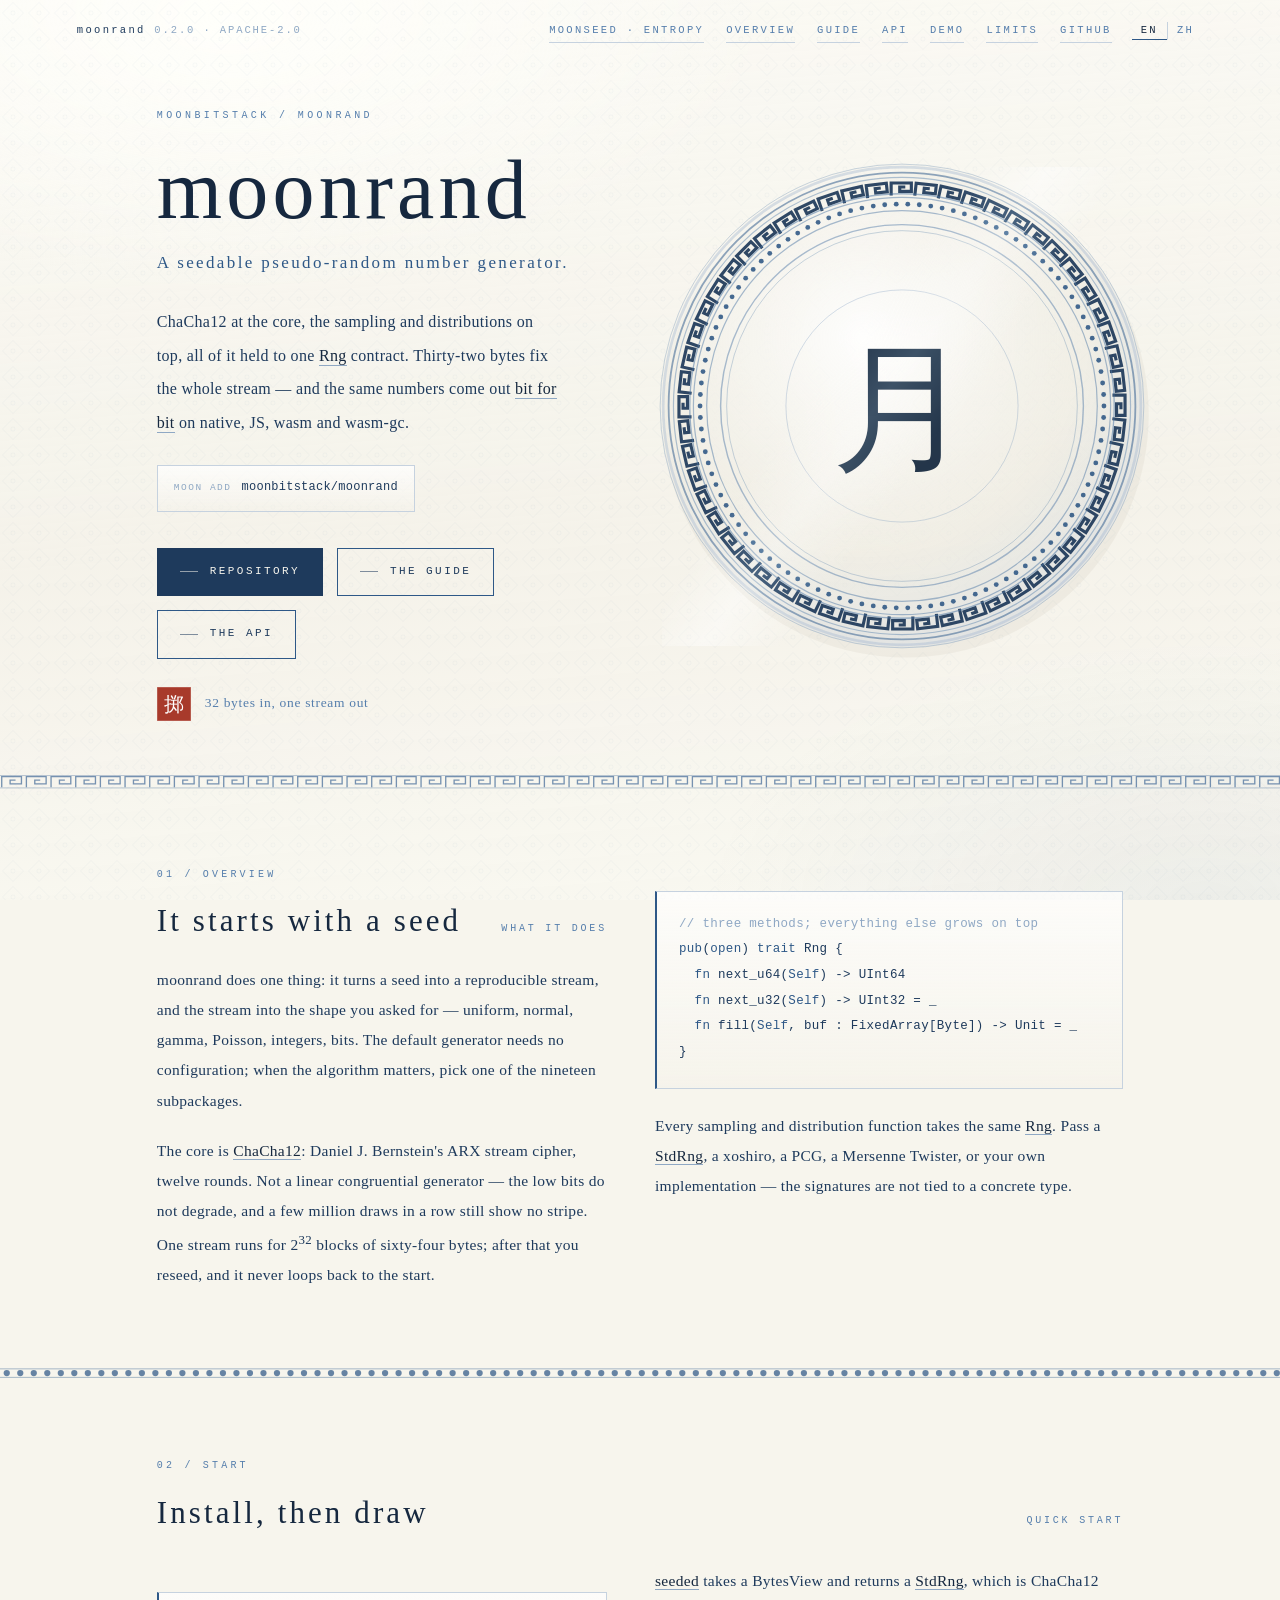
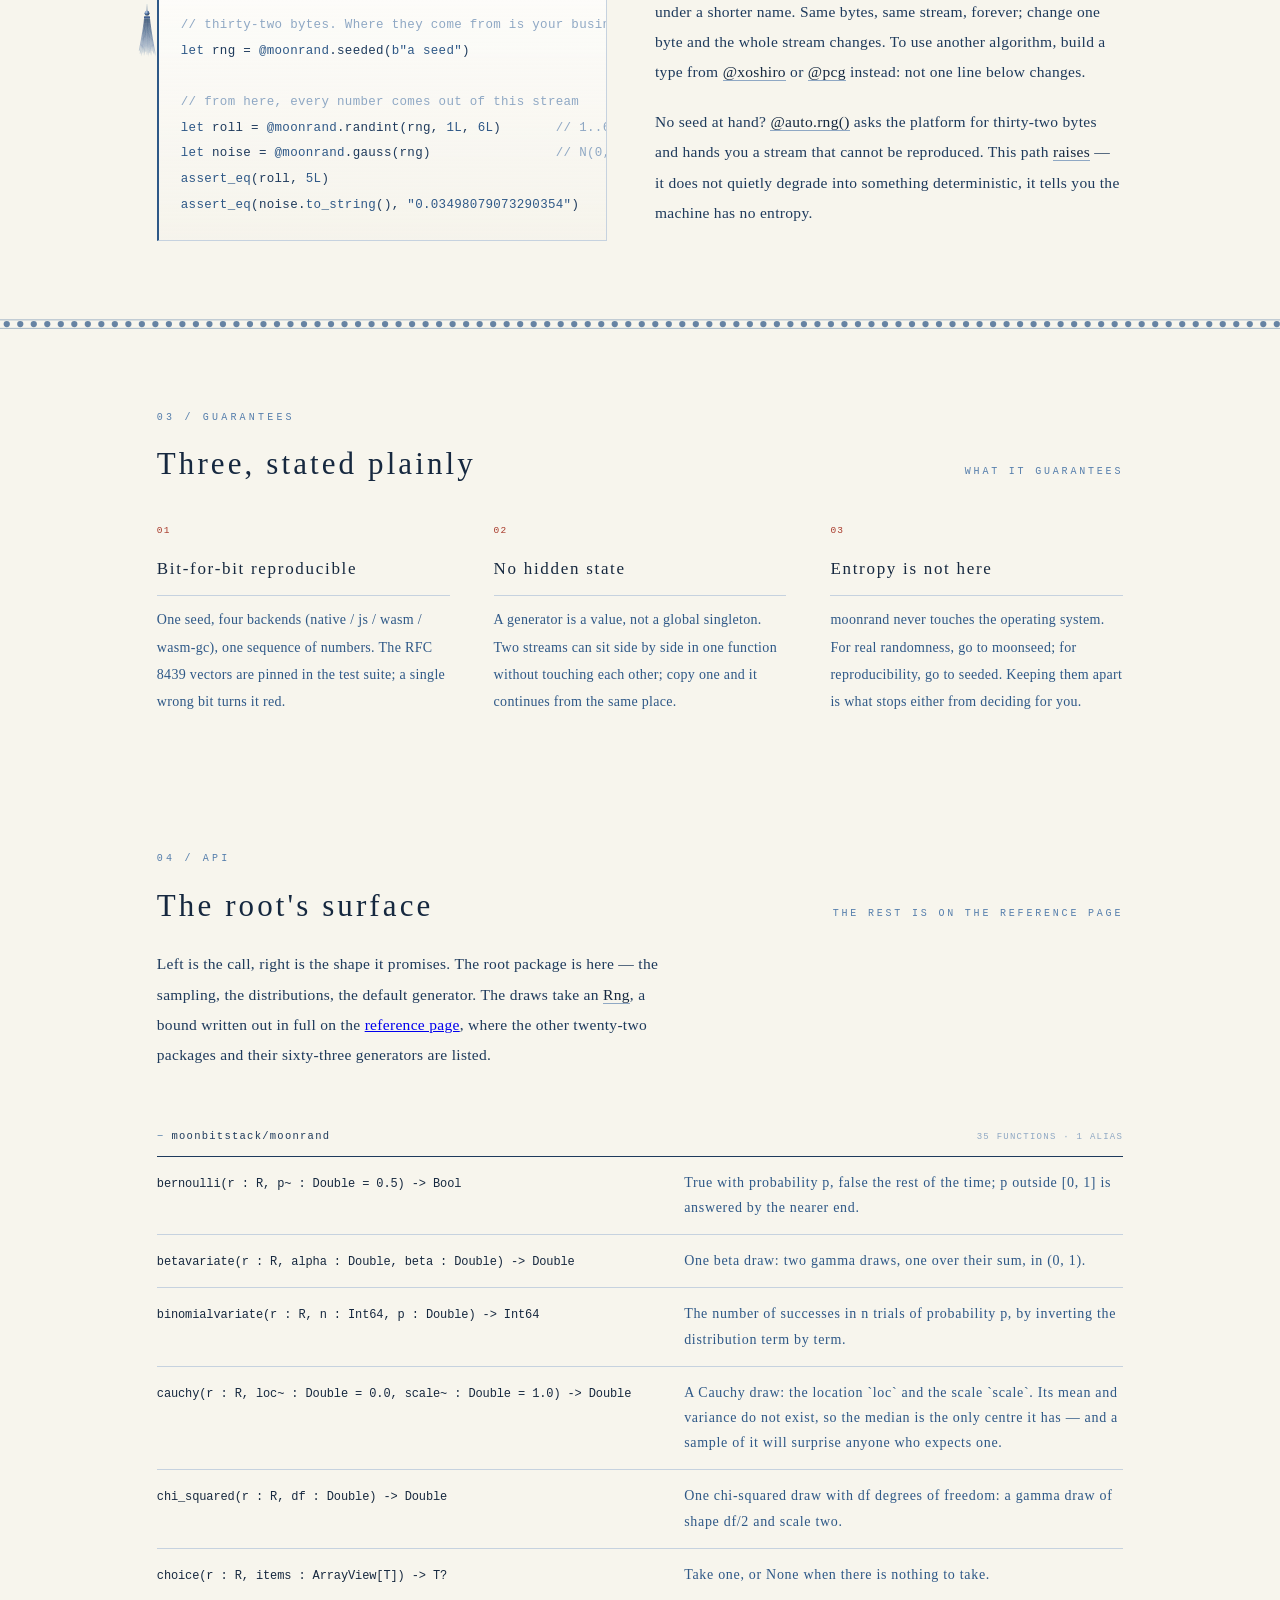
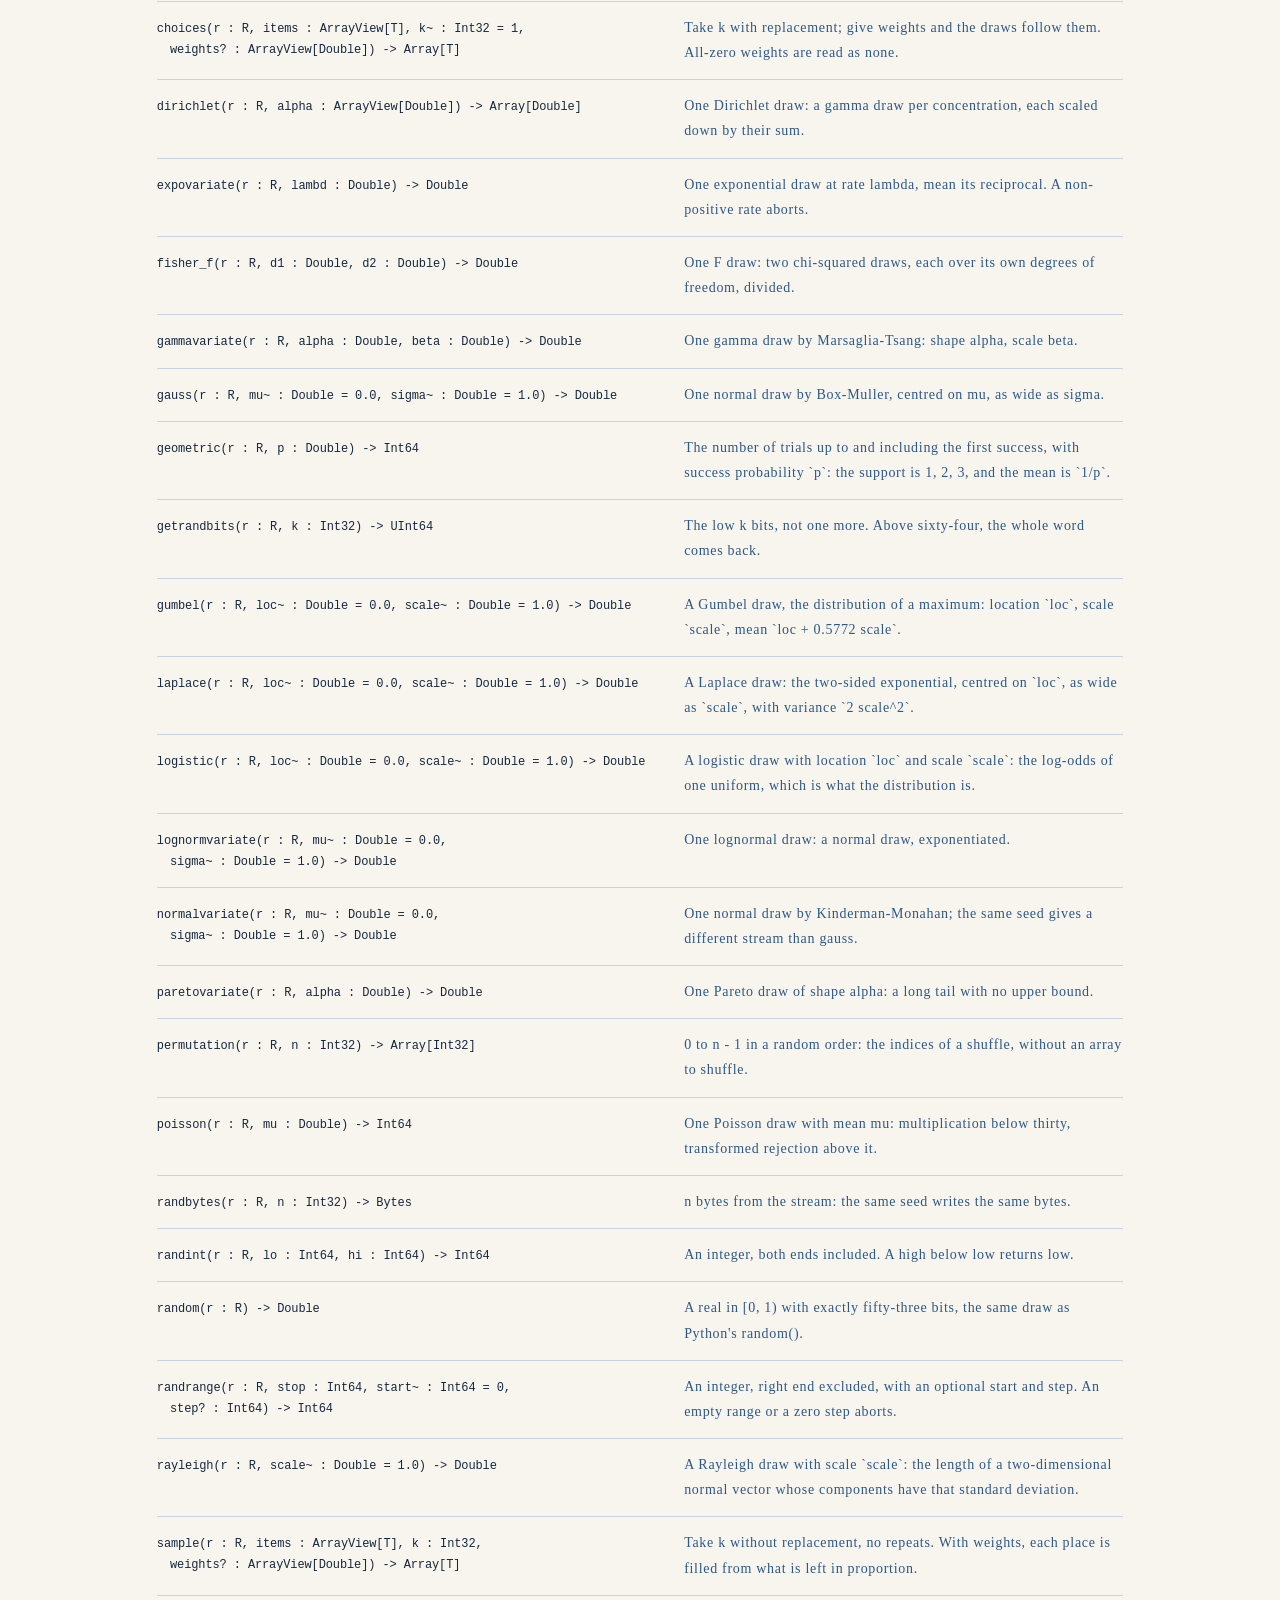
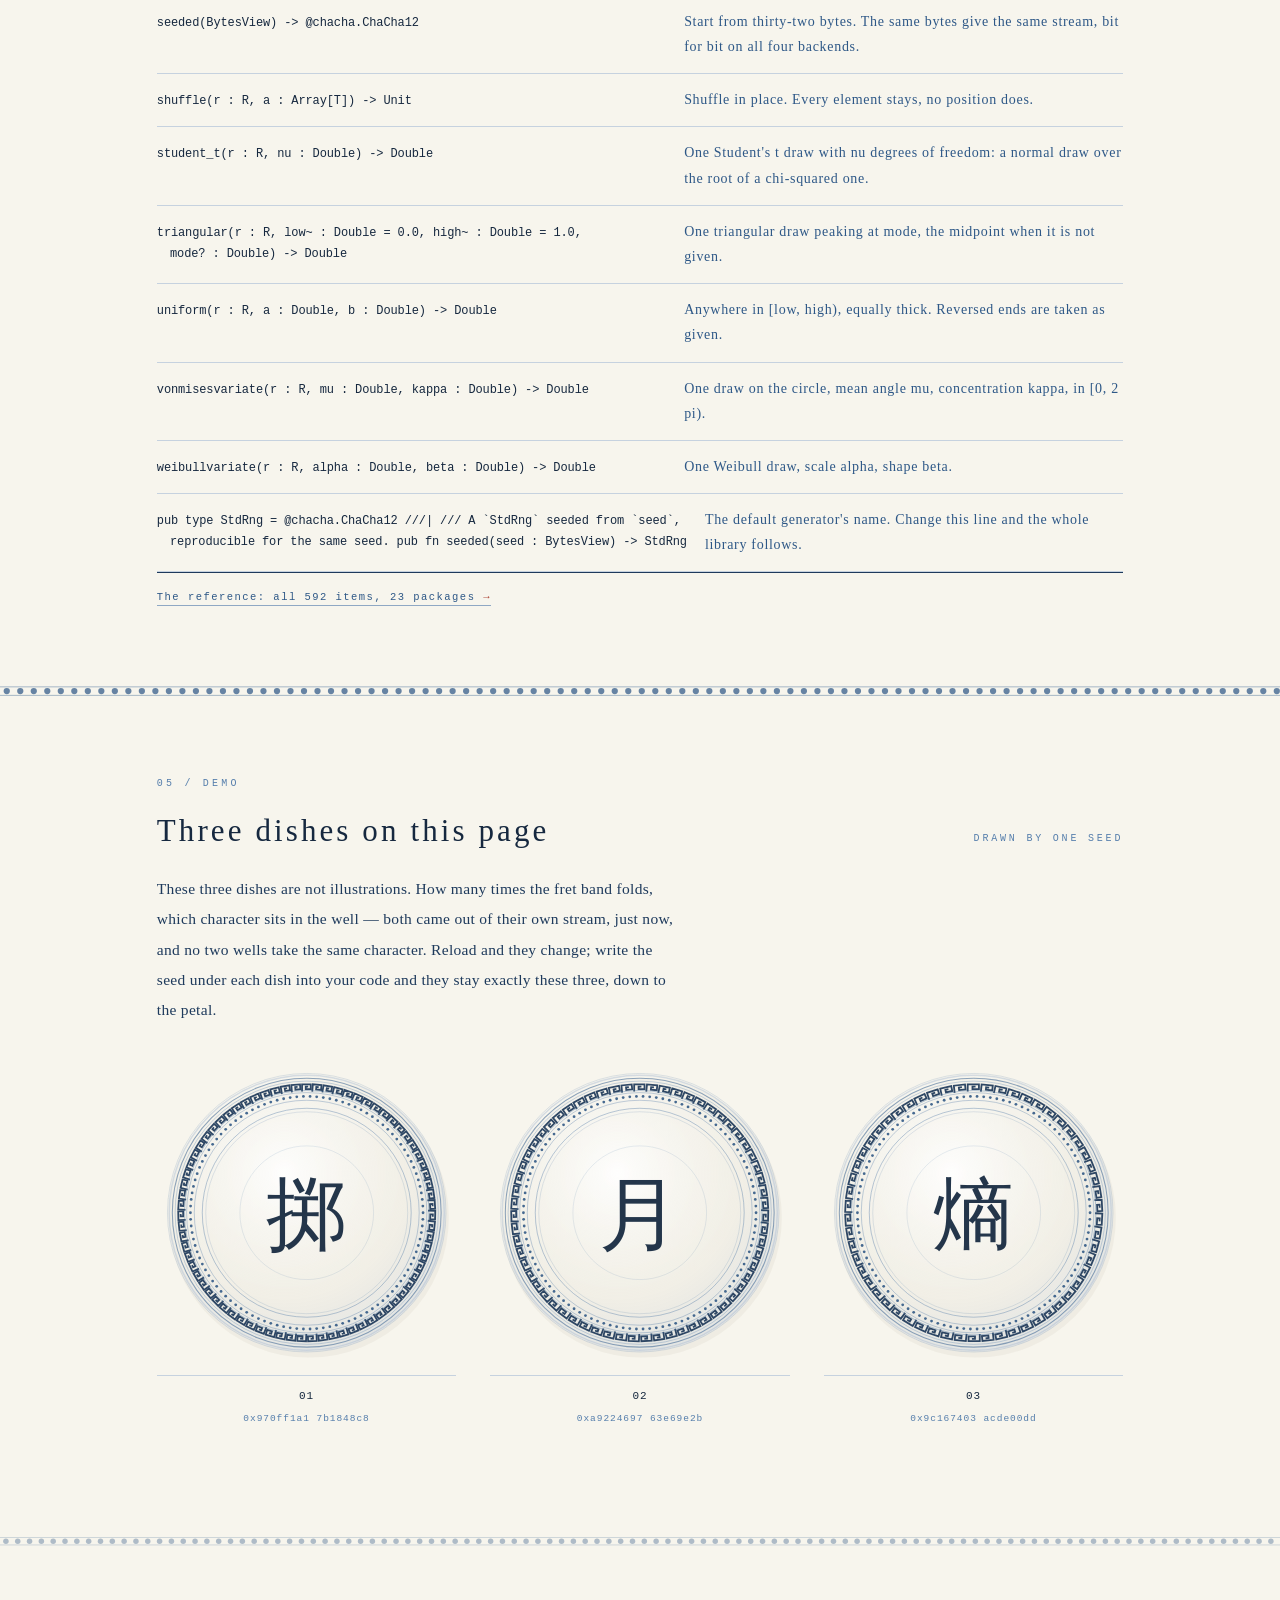
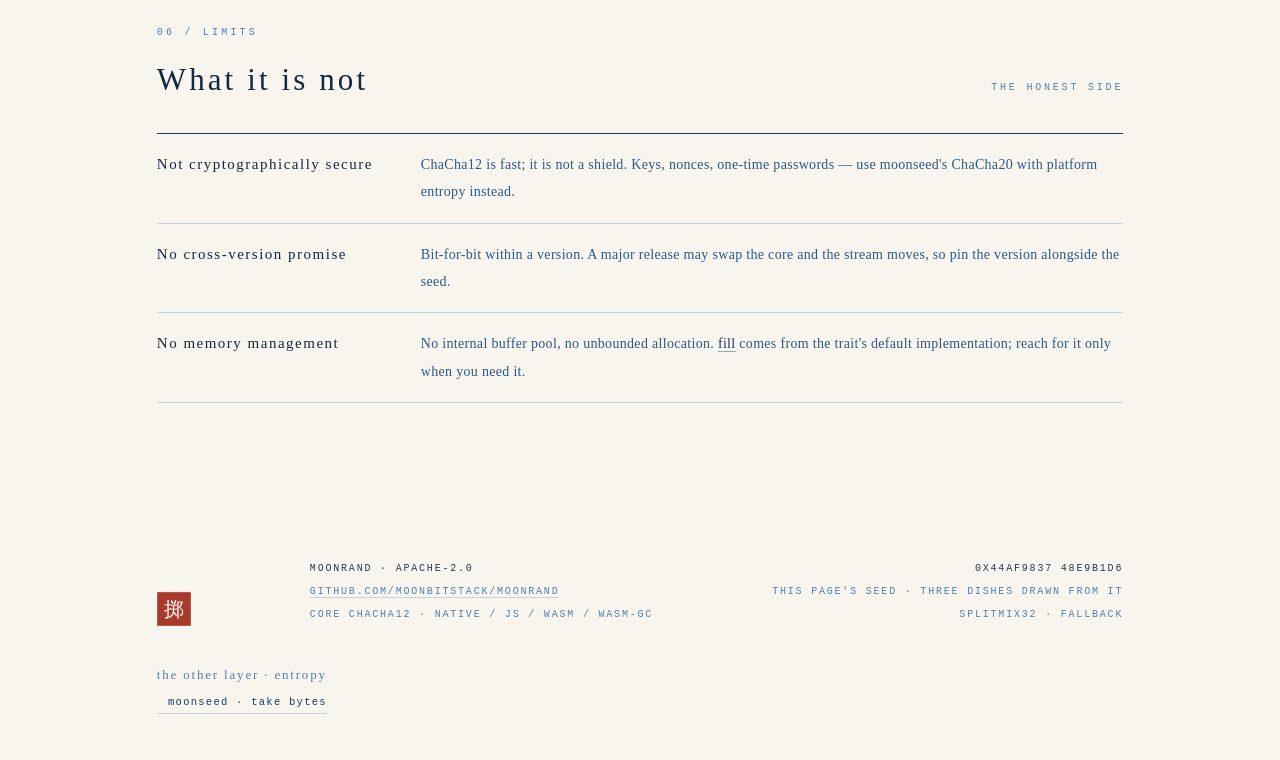
==== commit 18d326bd: "chore(moonrand): moonrand 0.2.0, with its dependencies at their latest. Signed-off-by: Leo Cheng (he" ====
--- a/docs/index.html
+++ b/docs/index.html
@@ -11,7 +11,7 @@
 <div class="sheet">
 
   <header class="bar">
-    <div><b data-zh="MoonRand">moonrand</b> <span class="bar__v"><span id="rev-value">0.1.3</span> · Apache-2.0</span></div>
+    <div><b data-zh="MoonRand">moonrand</b> <span class="bar__v"><span id="rev-value">0.2.0</span> · Apache-2.0</span></div>
     <div class="r">
       <a href="https://moonbitstack.github.io/moonseed/" id="x-link" data-zh="moonseed · 取熵">moonseed · entropy</a>
       <a href="#what" data-zh="概览">overview</a>
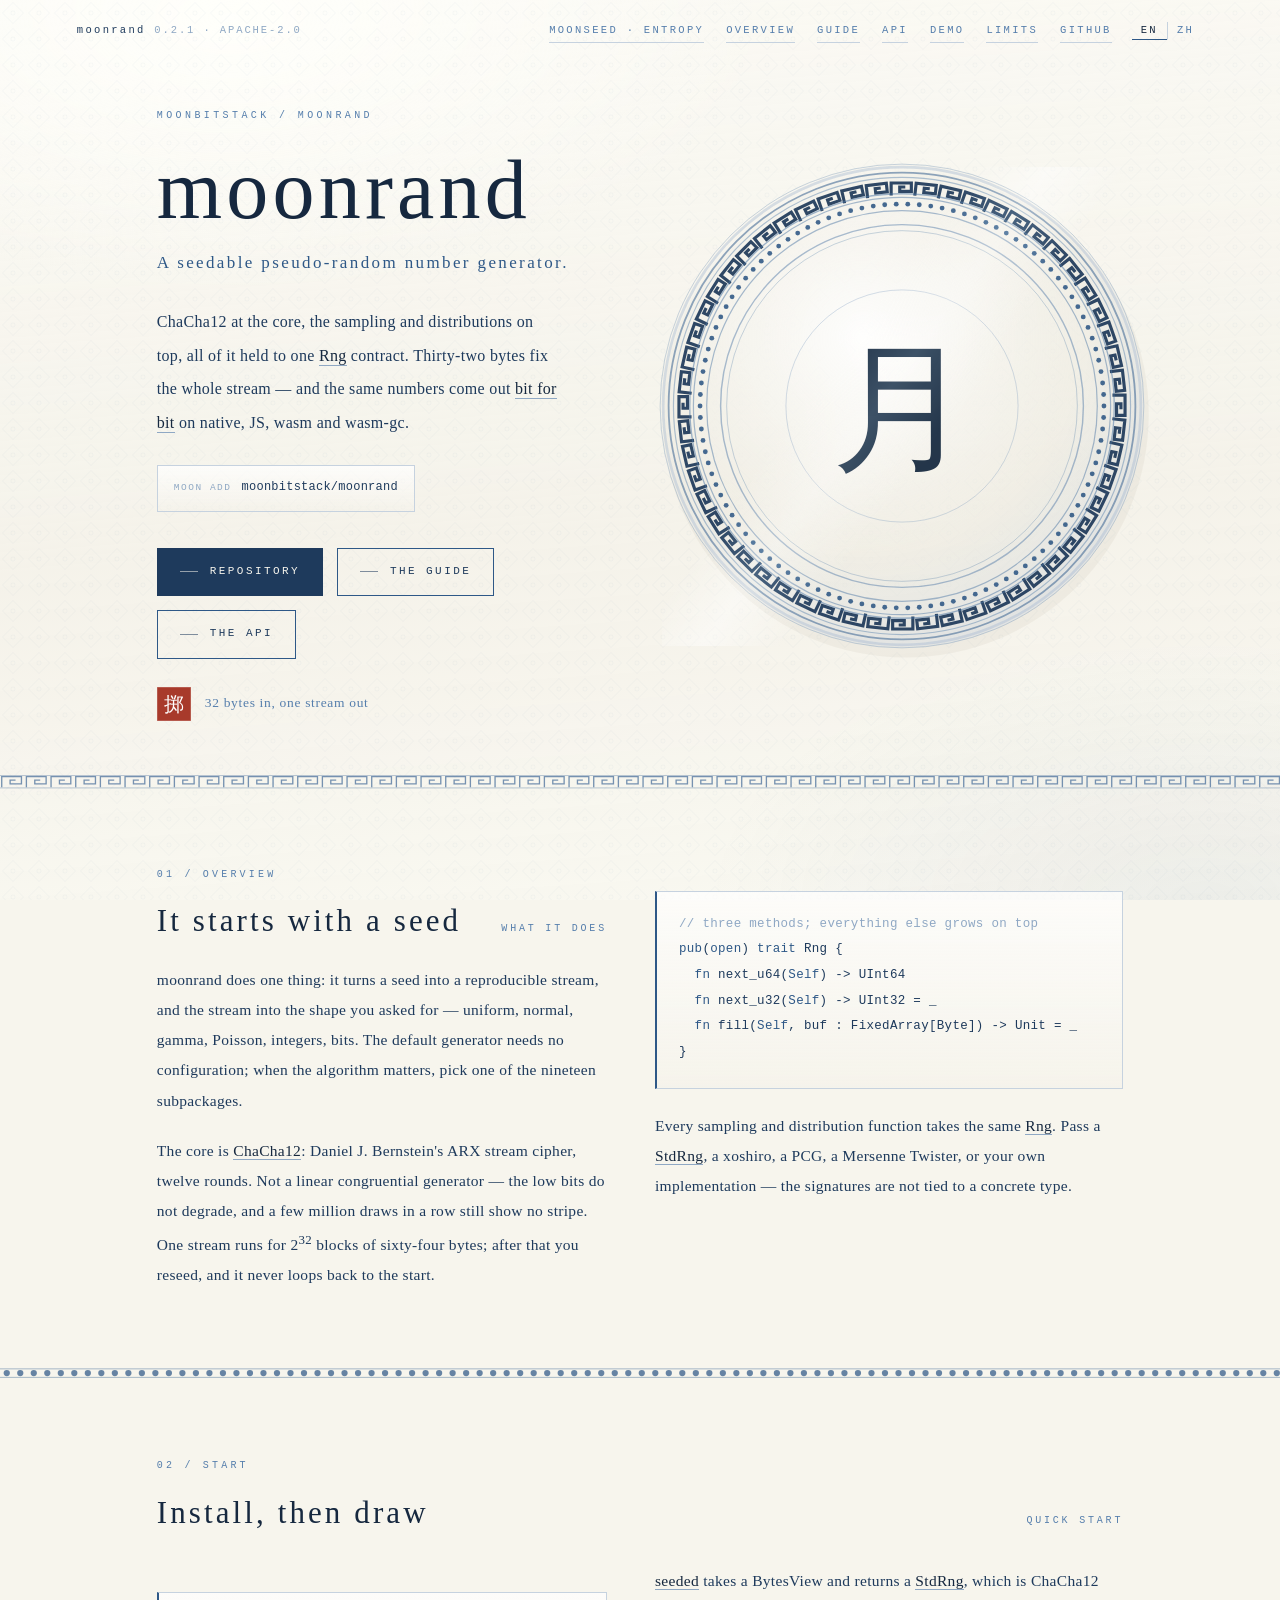
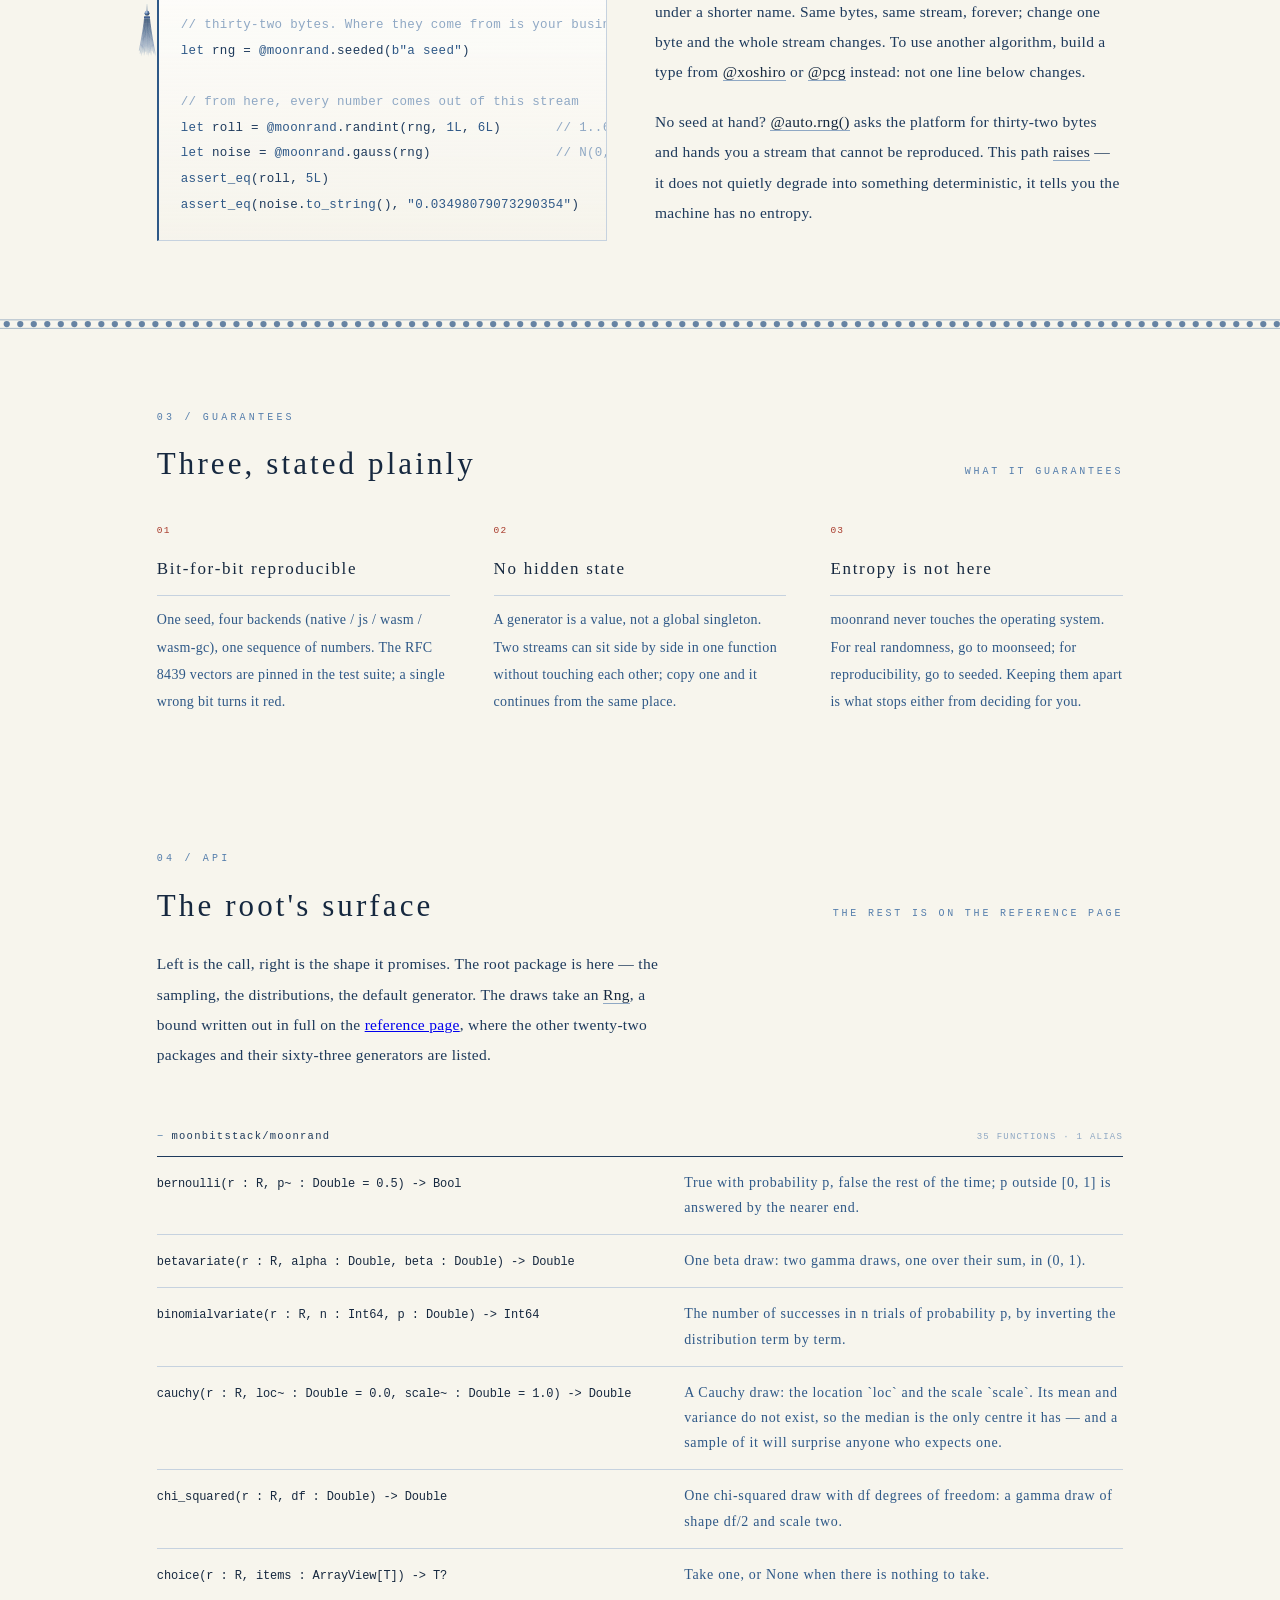
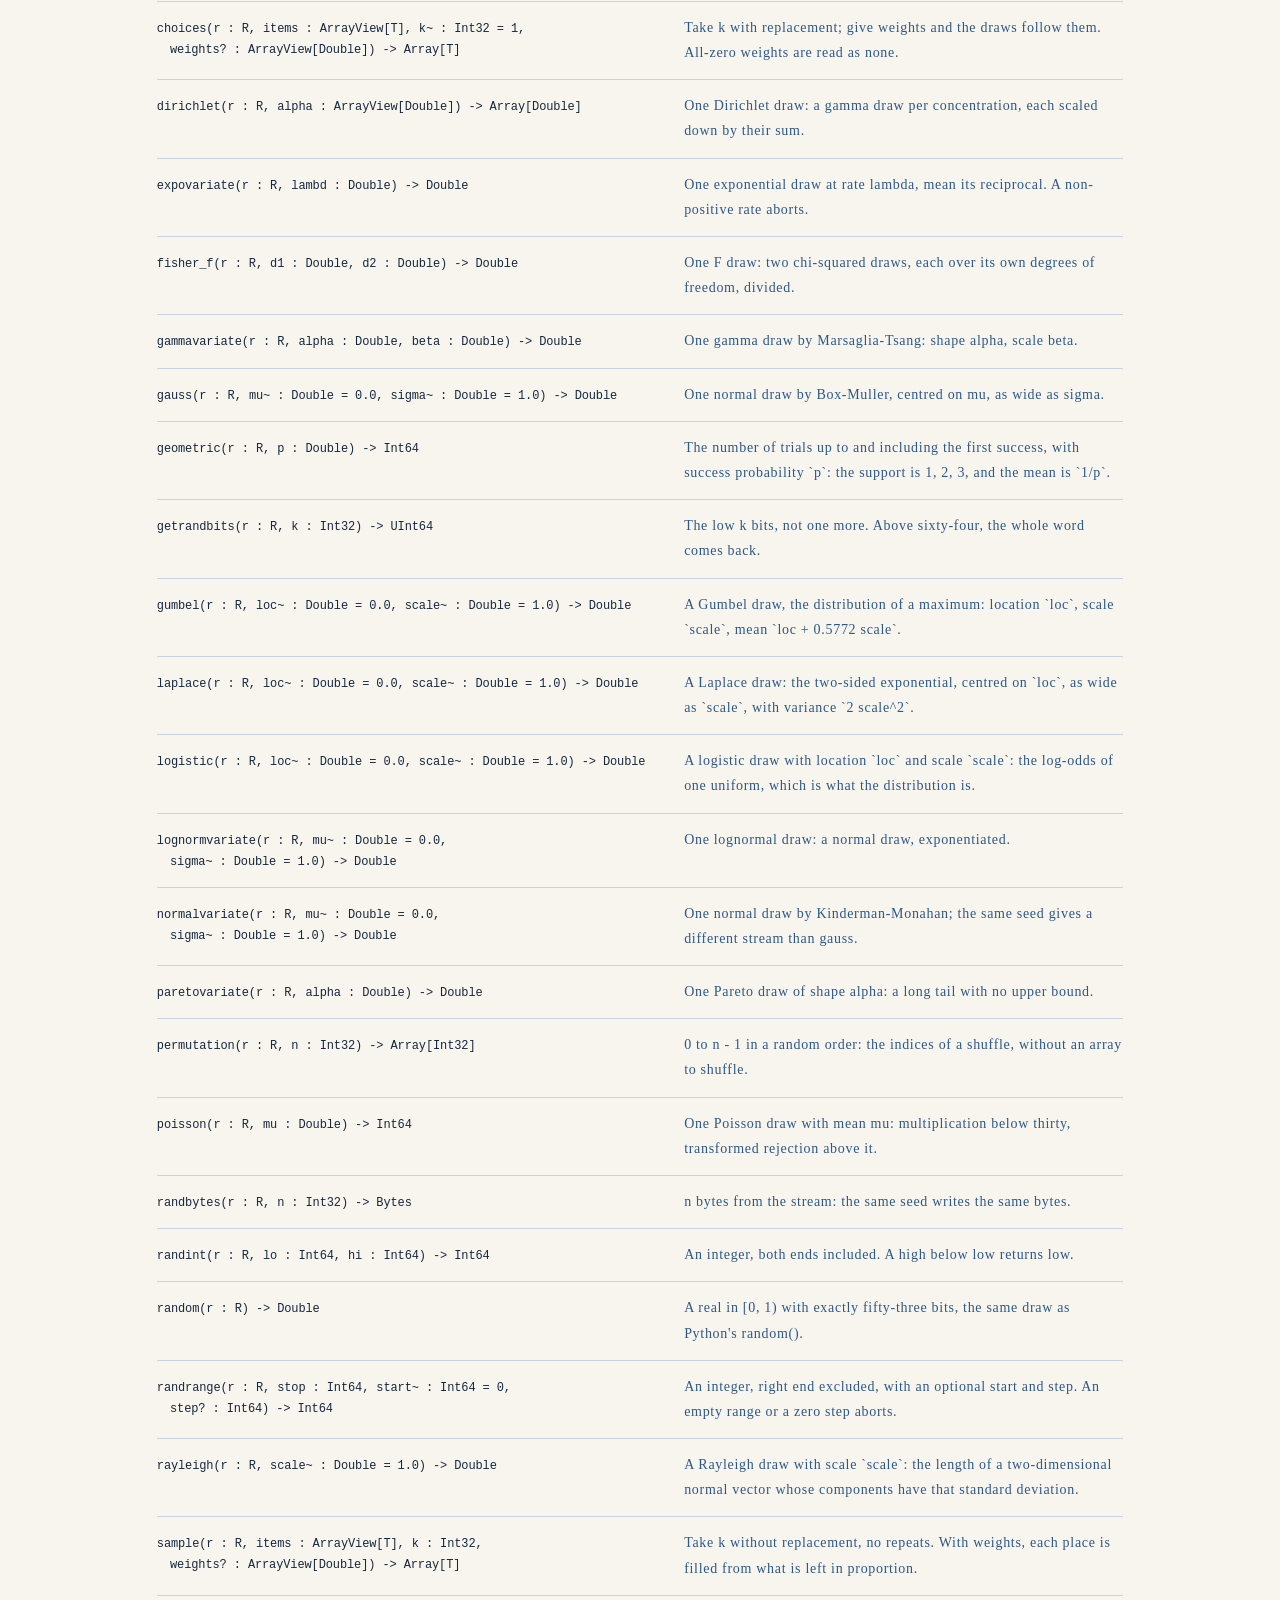
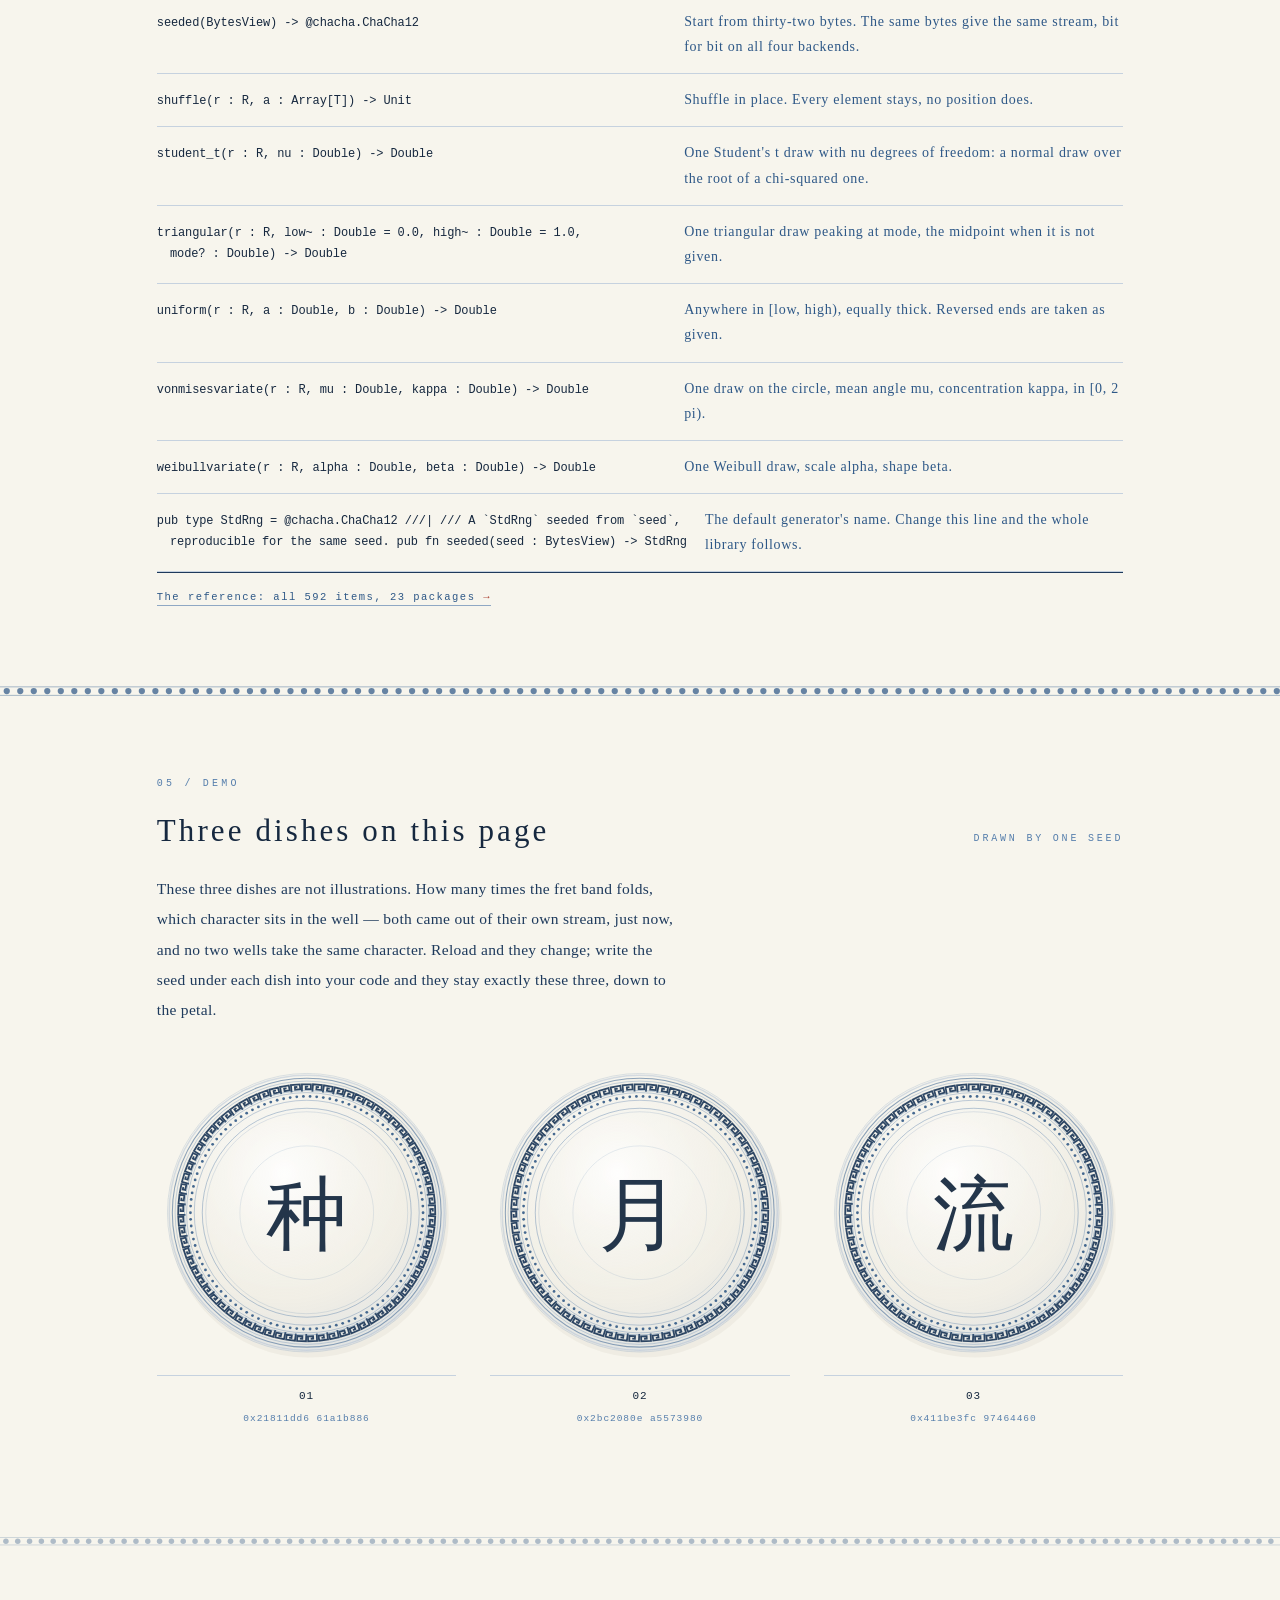
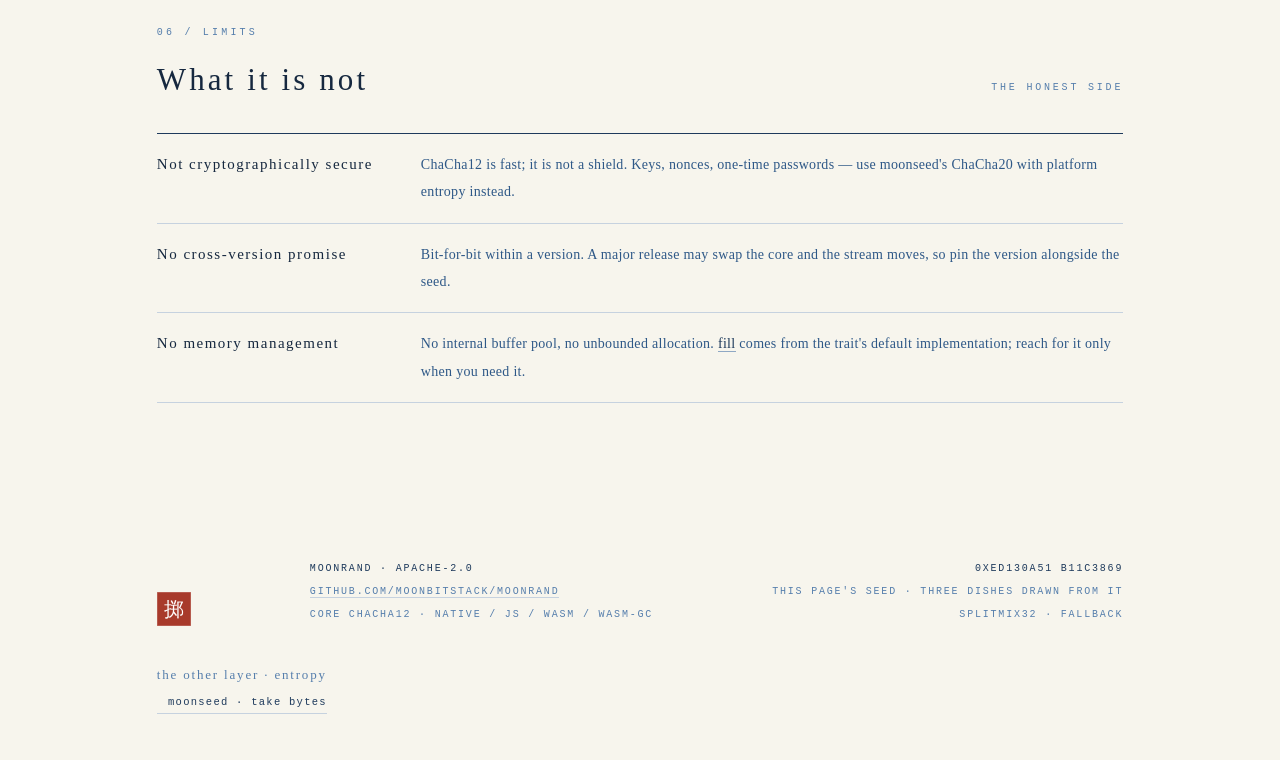
==== commit d2a80aab: "chore(moonrand): moonrand 0.2.1, with its dependencies at their latest. Signed-off-by: Leo Cheng (he" ====
--- a/docs/index.html
+++ b/docs/index.html
@@ -11,7 +11,7 @@
 <div class="sheet">
 
   <header class="bar">
-    <div><b data-zh="MoonRand">moonrand</b> <span class="bar__v"><span id="rev-value">0.2.0</span> · Apache-2.0</span></div>
+    <div><b data-zh="MoonRand">moonrand</b> <span class="bar__v"><span id="rev-value">0.2.1</span> · Apache-2.0</span></div>
     <div class="r">
       <a href="https://moonbitstack.github.io/moonseed/" id="x-link" data-zh="moonseed · 取熵">moonseed · entropy</a>
       <a href="#what" data-zh="概览">overview</a>
